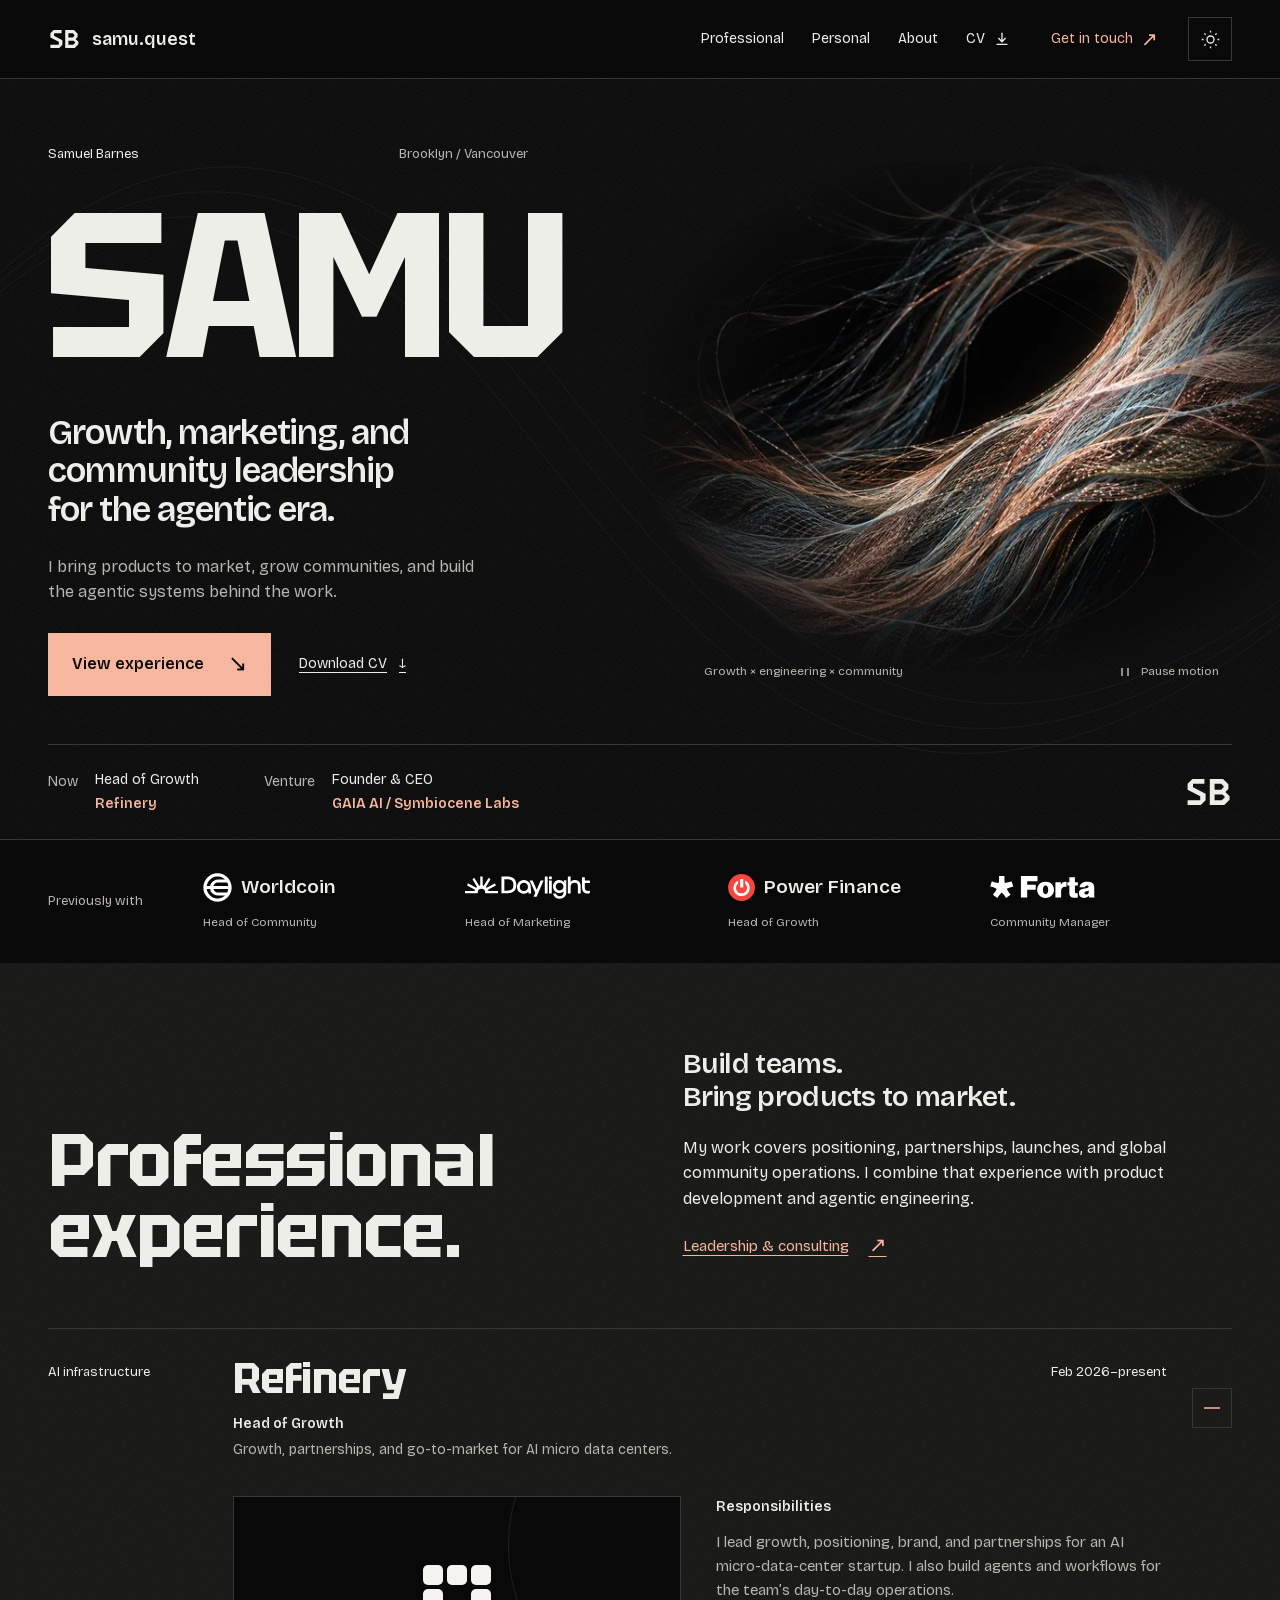
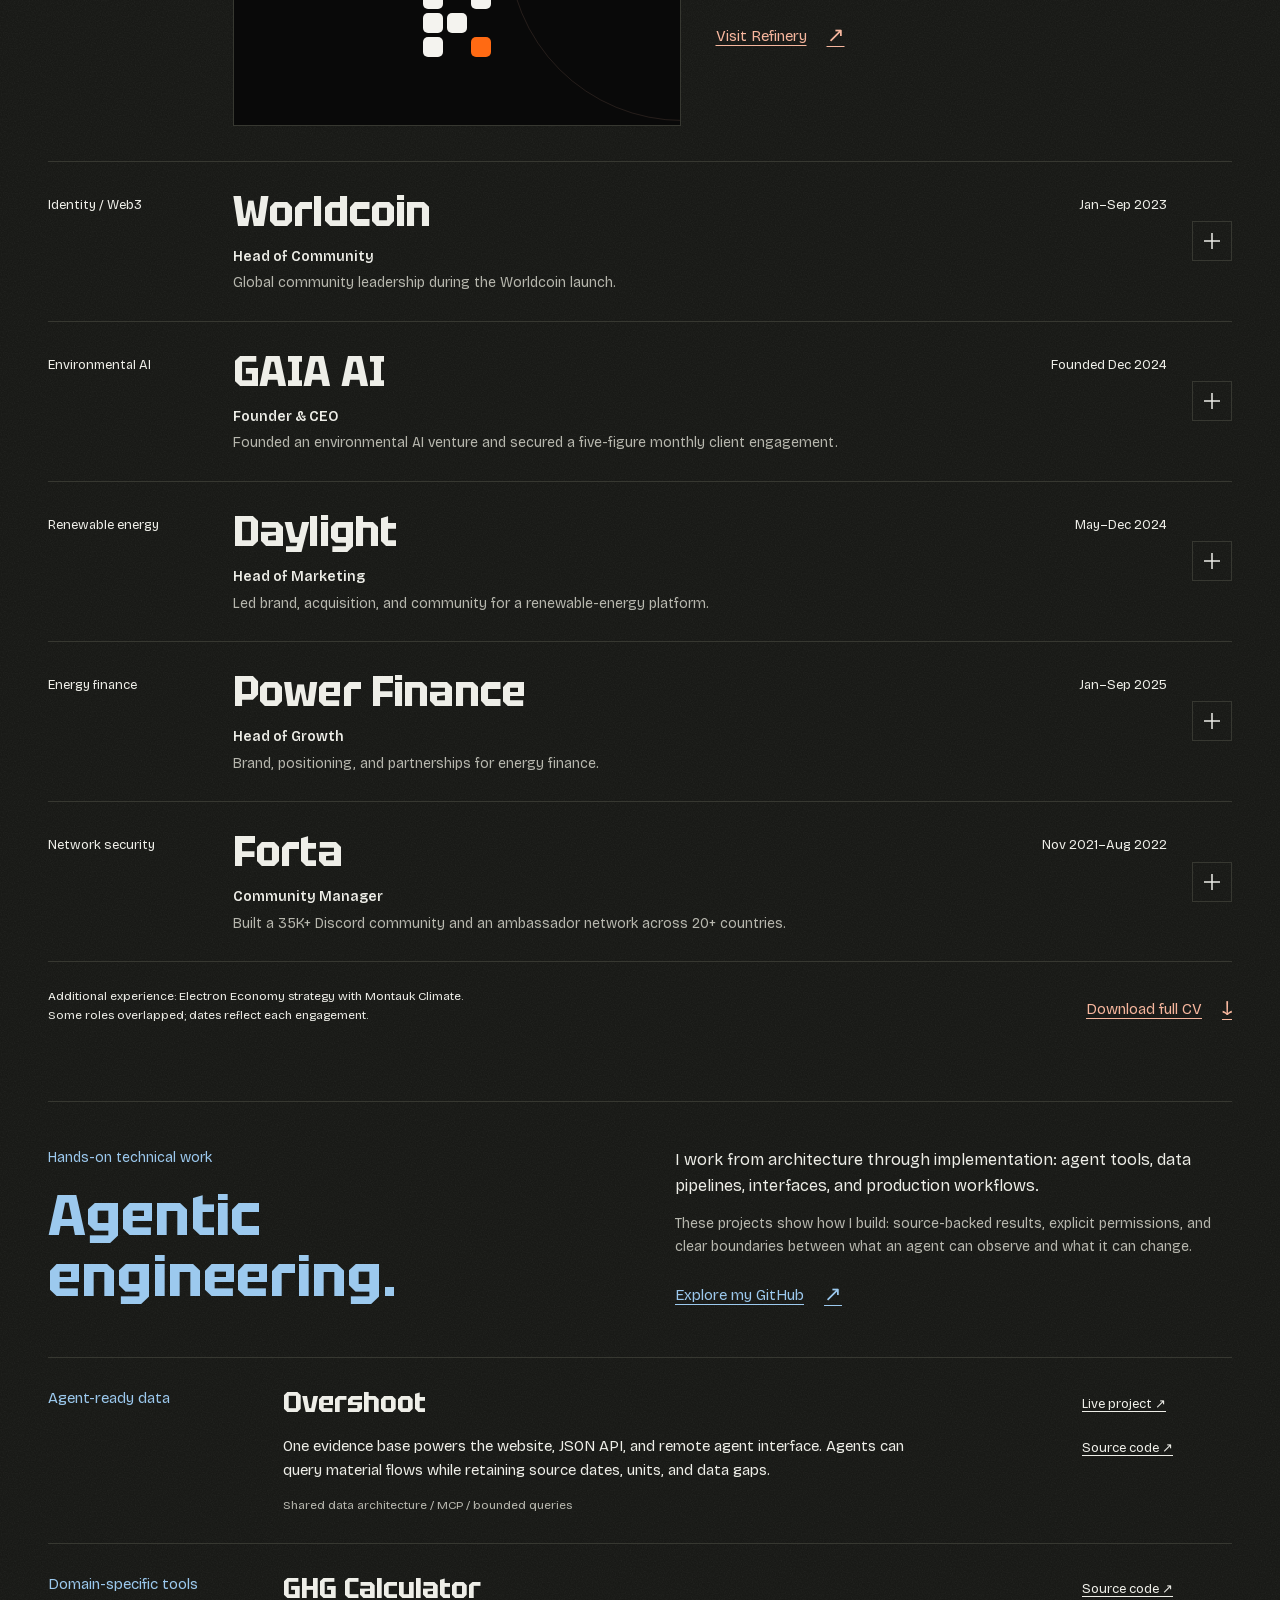
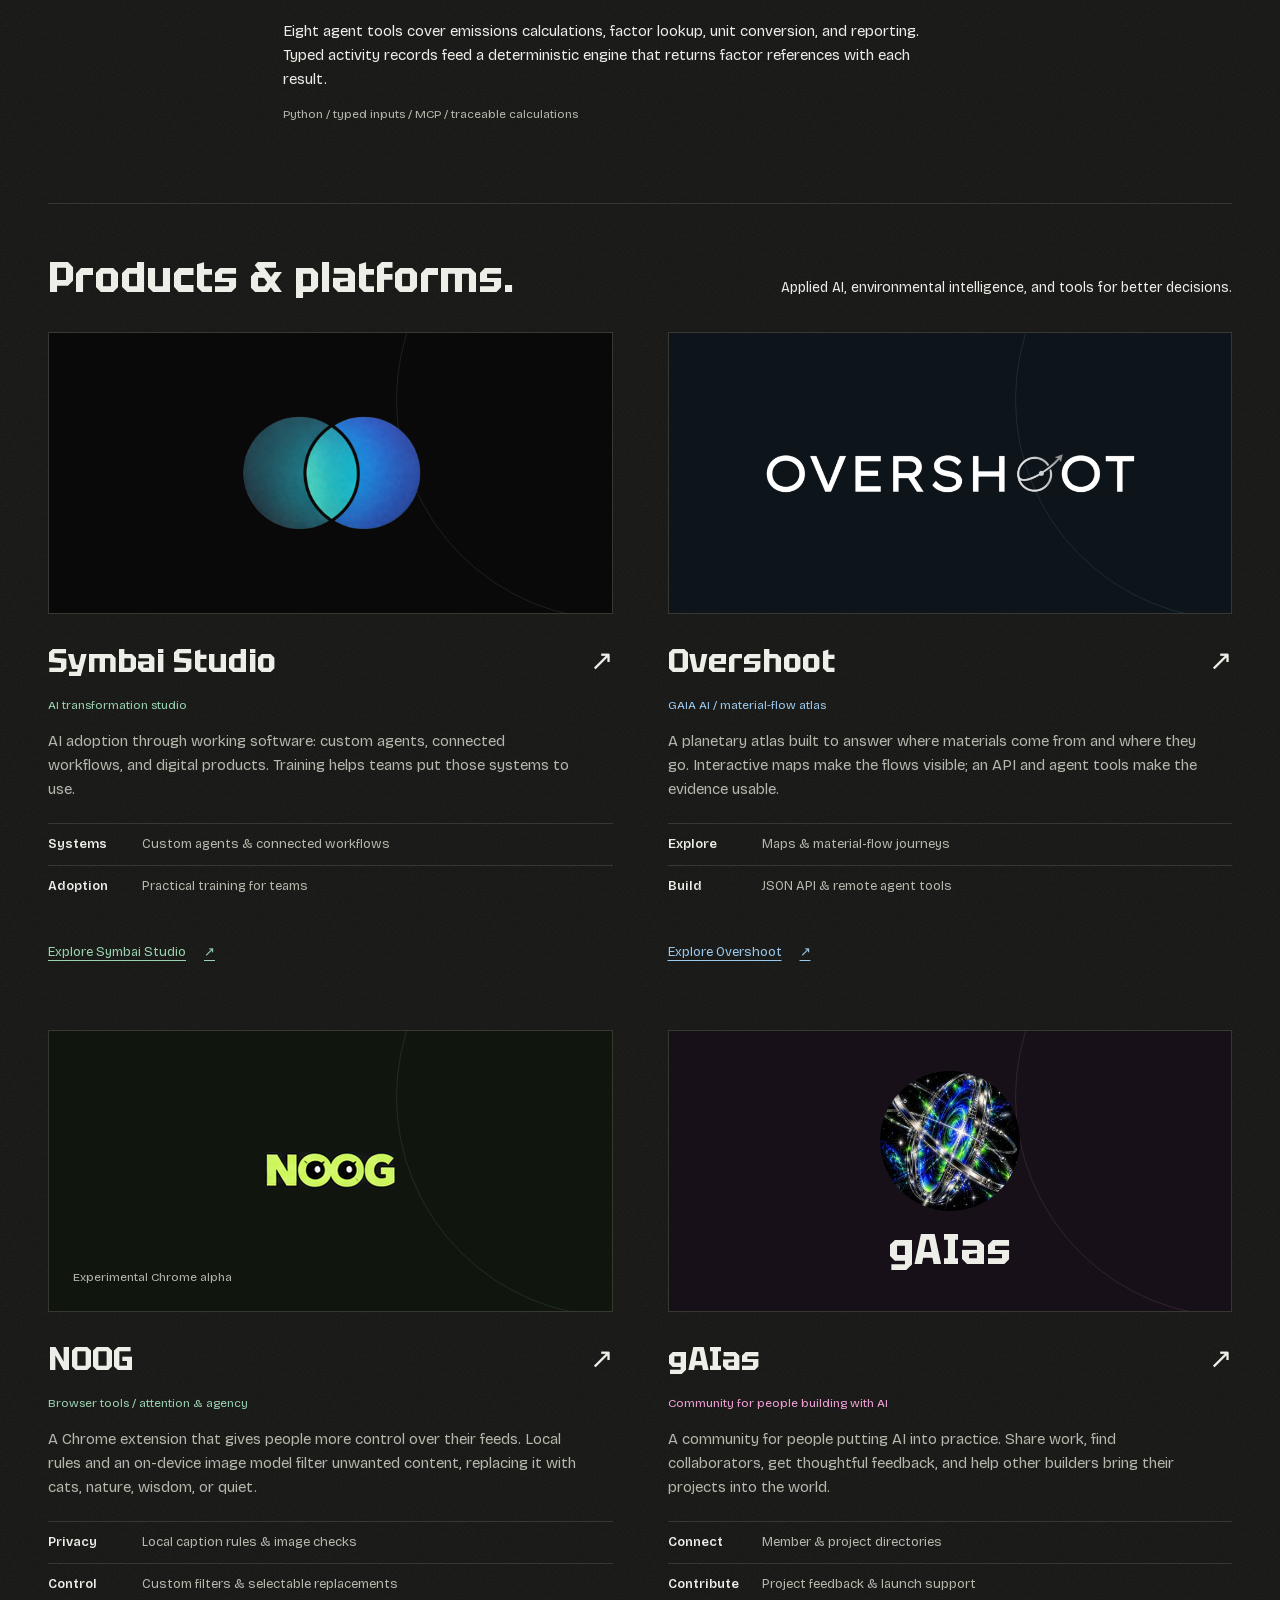
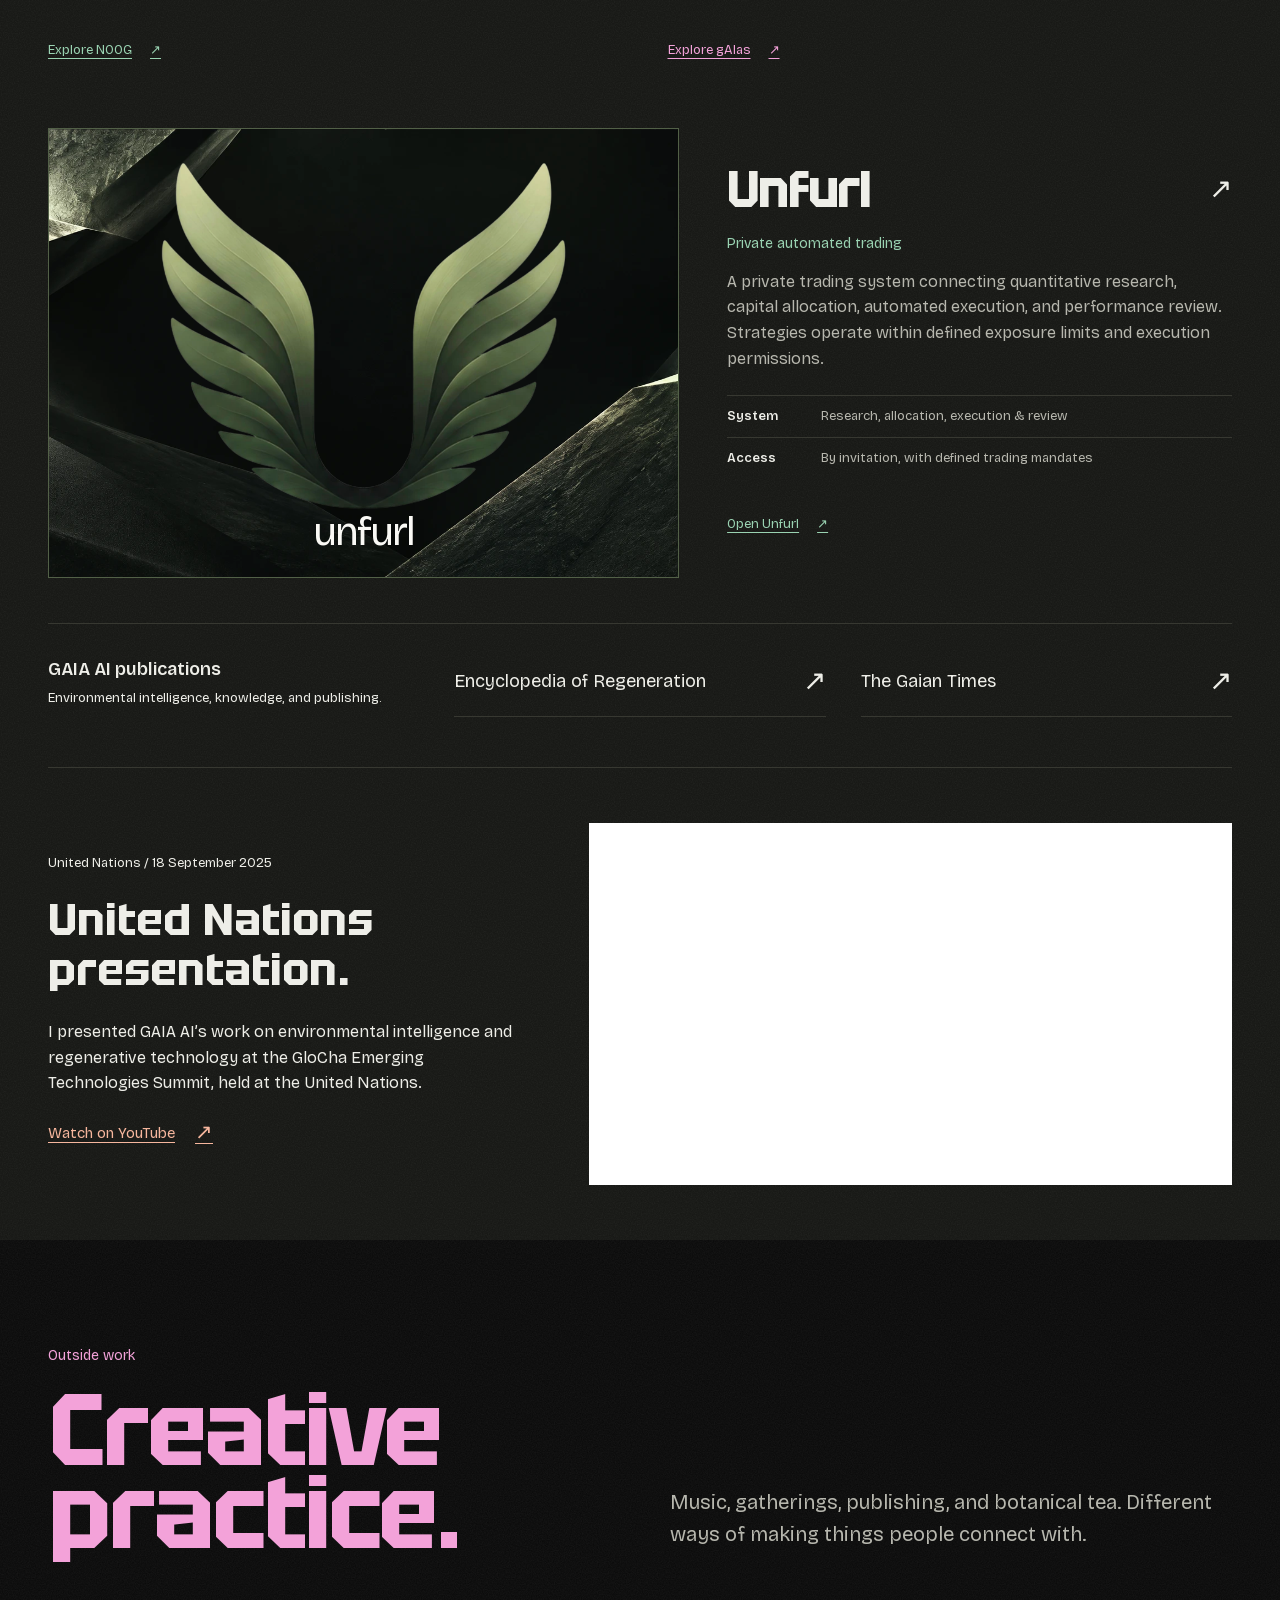
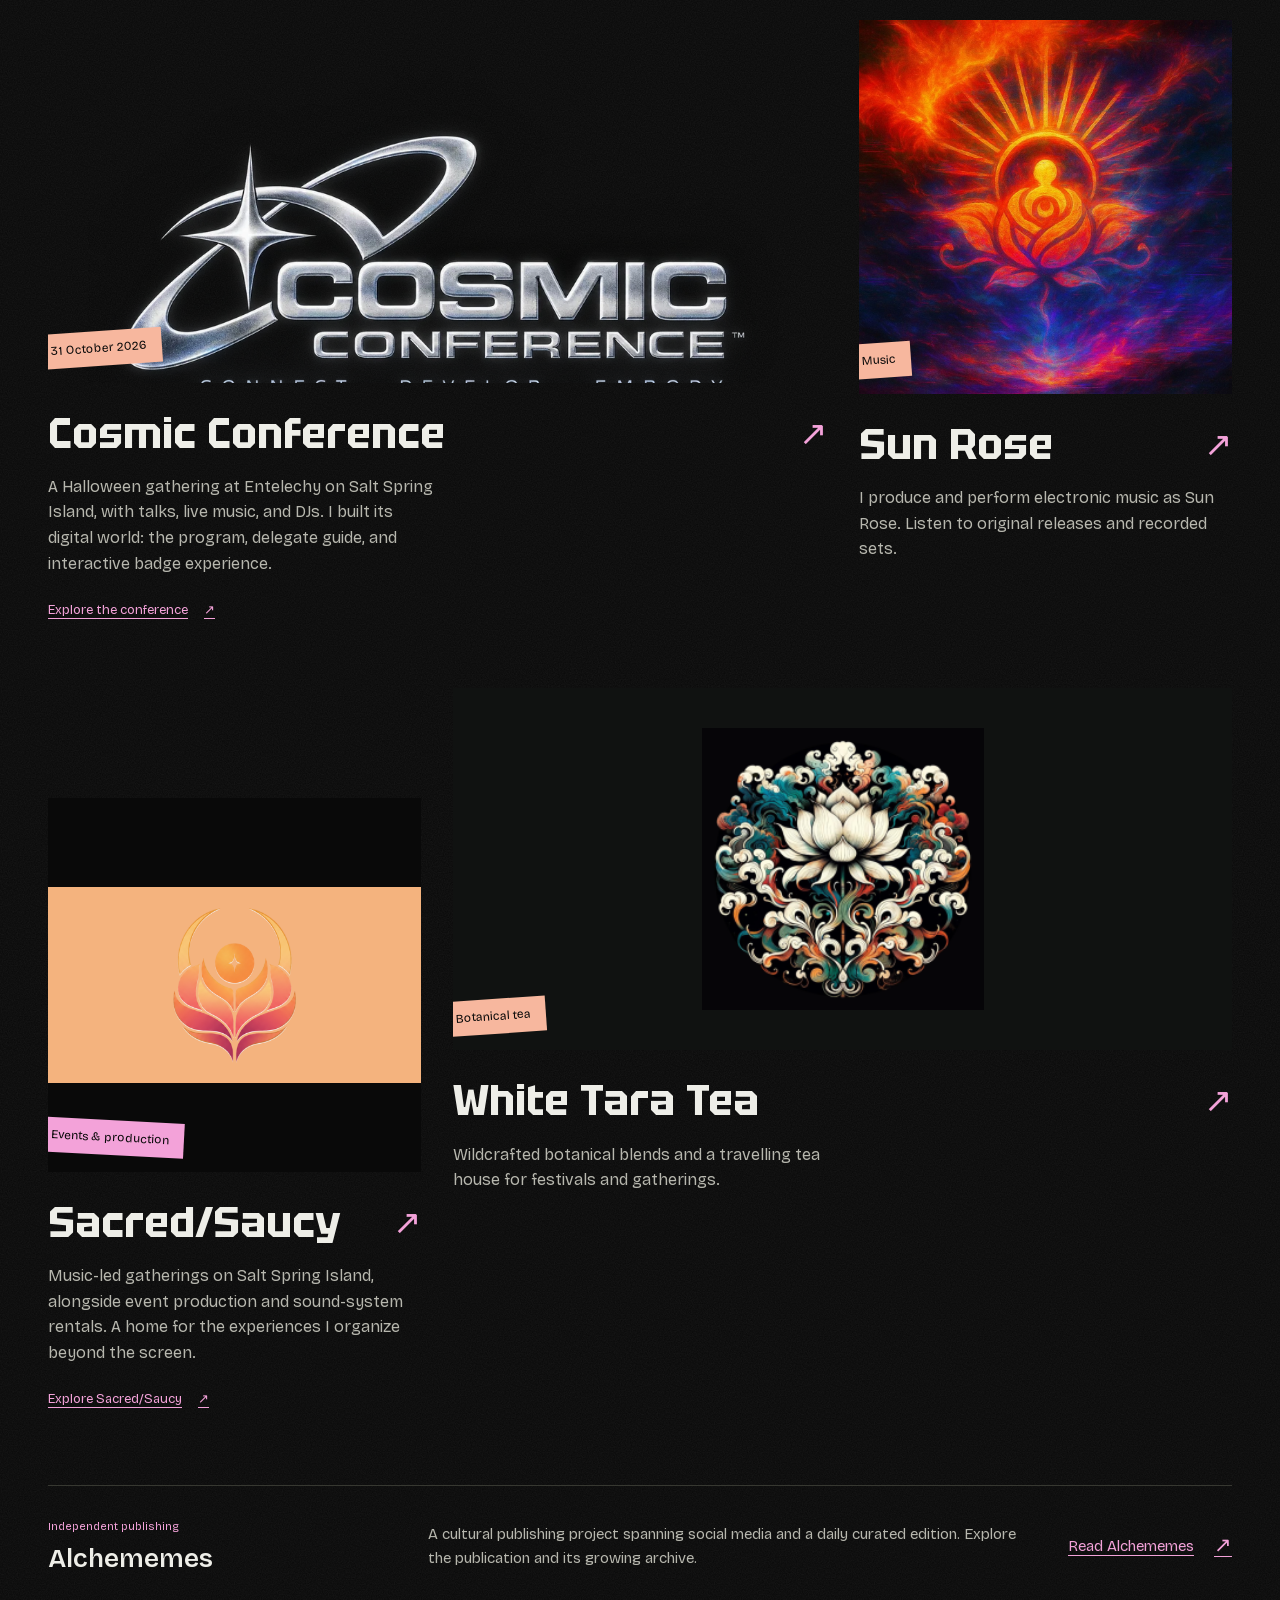
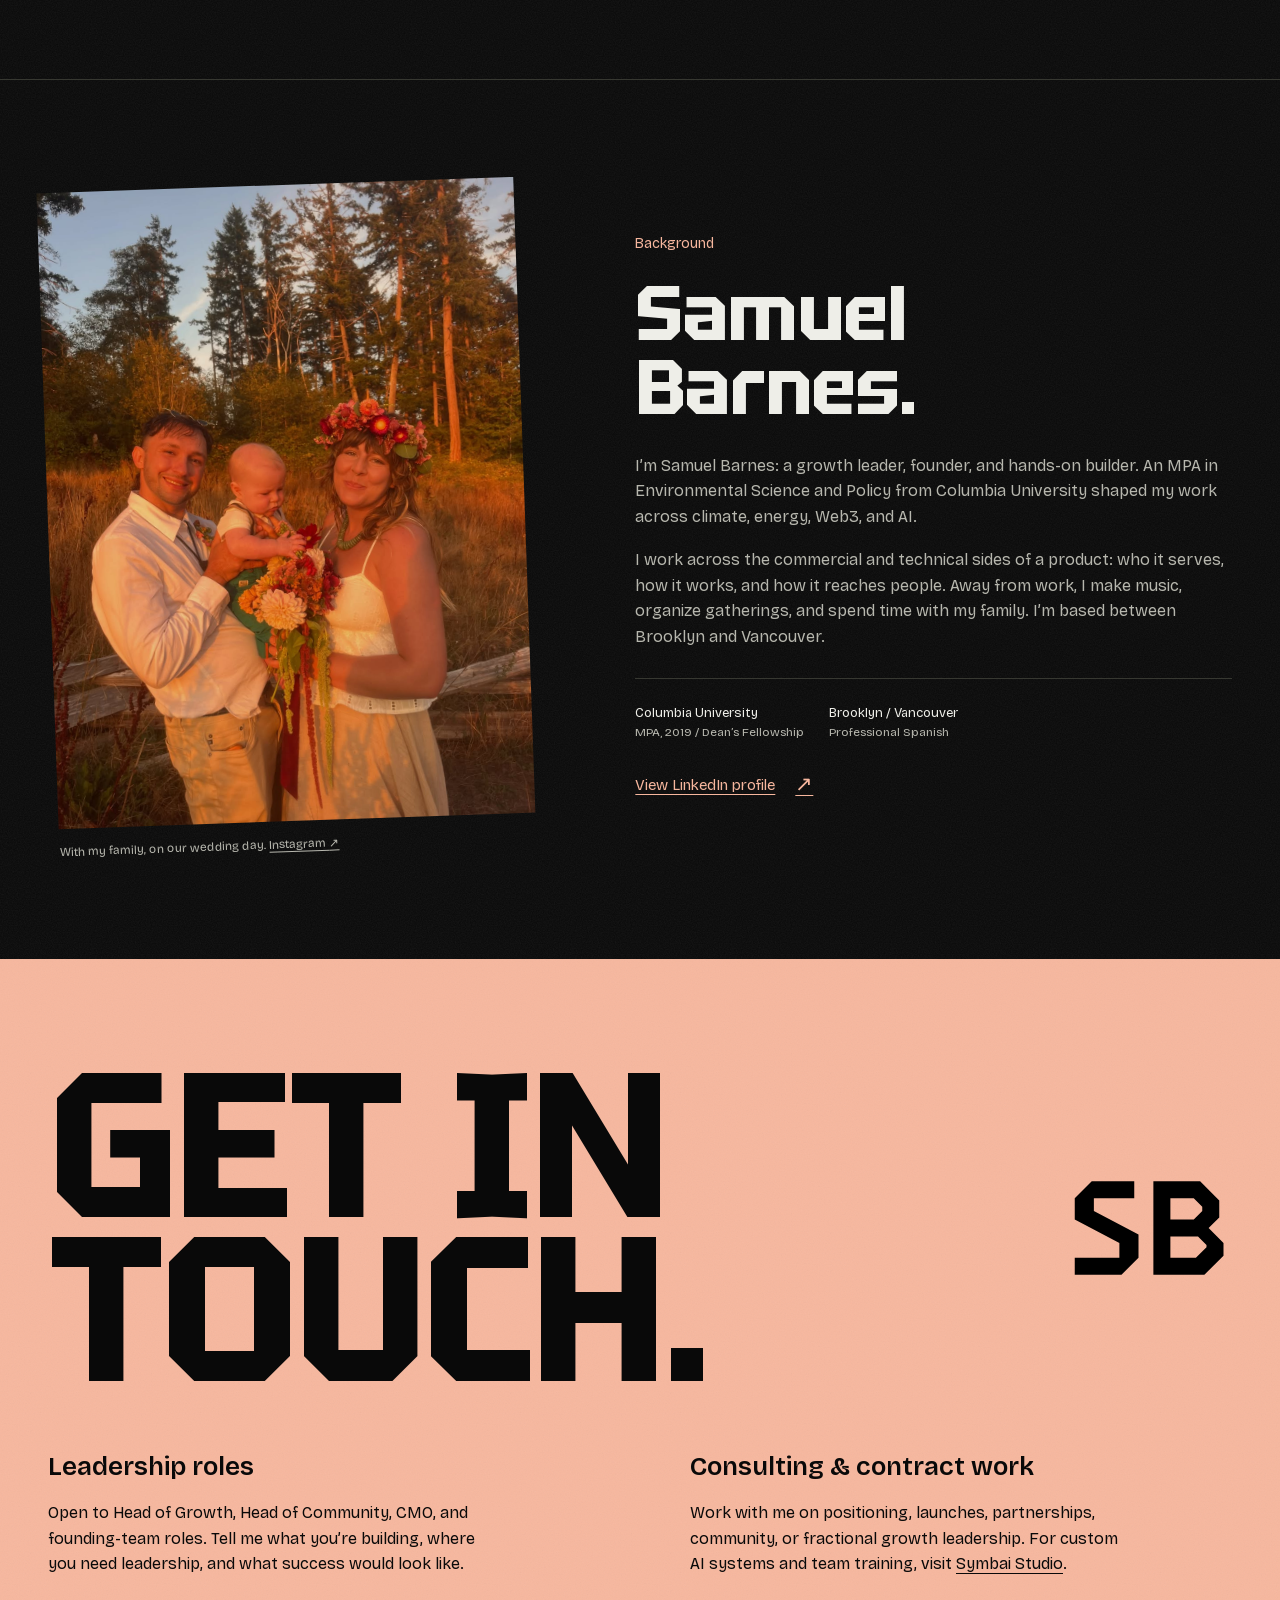
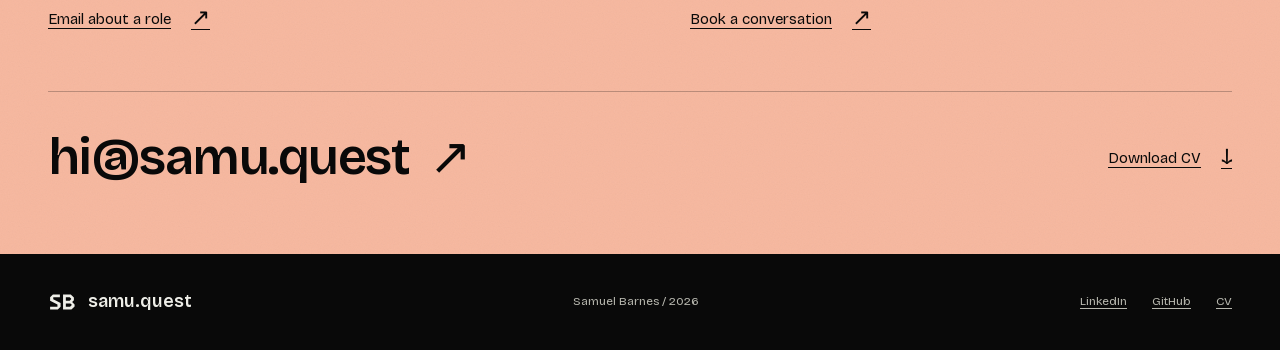
==== index.html @ 95c02f53 "Correct employment dates and refresh public CV" ====
<!DOCTYPE html>
<html lang="en" data-theme="dark">
<head>
 <meta charset="utf-8"><meta name="viewport" content="width=device-width, initial-scale=1">
 <title>Samuel Barnes / Growth, Marketing &amp; Community Leadership / samu.quest</title>
 <meta name="description" content="Growth, marketing, and community leadership for the agentic era. Samuel Barnes combines commercial leadership with hands-on agentic engineering across AI, energy, and Web3.">
 <meta name="theme-color" content="#090909"><link rel="canonical" href="https://samu.quest/">
 <meta property="og:title" content="Samuel Barnes / Growth, Marketing &amp; Community Leadership">
 <meta property="og:description" content="Head of Growth at Refinery. Founder of GAIA AI. Professional work, independent projects, and ways to work together.">
 <meta property="og:type" content="website"><meta property="og:url" content="https://samu.quest/">
 <meta property="og:image" content="https://samu.quest/images/samu-share.png">
 <meta property="og:image:width" content="2400"><meta property="og:image:height" content="1260">
 <meta property="og:image:alt" content="Samuel Barnes. Growth, marketing, and community leadership for the agentic era.">
 <meta name="twitter:card" content="summary_large_image"><link rel="icon" href="favicon.svg?v=d8fd05dae6" type="image/svg+xml">
 <script src="assets/theme.js?v=1a2bb9f0b8"></script><link rel="stylesheet" href="assets/site.css?v=fb22c8c6bb"><link rel="stylesheet" href="assets/hero-art.css?v=ecdcac8c7a"><link rel="stylesheet" href="assets/unfurl.css?v=7d3ccad656"><script src="assets/hero-art.js?v=06f456ee48" defer></script><script src="assets/site.js?v=ae59f50cda" defer></script><script src="assets/motion.js?v=2c75ed26c1" defer></script><script src="assets/easter-eggs.js?v=29e3e66fe4" defer></script><script src="assets/updates.js?v=20065c0bdf" defer></script>
</head>
<body>
<a class="skip" href="#main">Skip to content</a>
<header class="site-header">
 <nav class="nav wrap" aria-label="Primary navigation">
  <a class="brand" href="index.html"><img src="assets/samu-mark.svg?v=5dd25cfee5" width="32" height="32" alt="">samu.quest</a>
  <button class="menu-toggle" type="button" aria-controls="site-navigation" aria-expanded="false">Menu</button>
  <div class="nav-links" id="site-navigation">
   <a href="index.html#work">Professional</a><a href="index.html#personal">Personal</a><a href="index.html#about">About</a>
   <a class="nav-resume" href="samuel-barnes-cv.pdf" download="Samuel-Barnes-CV.pdf">CV <svg viewBox="0 0 20 20" aria-hidden="true"><path d="M10 3v10m-4-4 4 4 4-4M4 16h12"/></svg></a>
   <a class="nav-contact" href="index.html#connect">Get in touch <span aria-hidden="true">↗</span></a>
  </div>
  <button class="theme-toggle" type="button" aria-label="Switch to light mode" title="Switch to light mode"><svg class="theme-sun" viewBox="0 0 24 24" aria-hidden="true"><circle cx="12" cy="12" r="4"/><path d="M12 2v2m0 16v2M2 12h2m16 0h2M5 5l1.5 1.5m11 11L19 19M5 19l1.5-1.5m11-11L19 5"/></svg><svg class="theme-moon" viewBox="0 0 24 24" aria-hidden="true"><path d="M20 15.5A8.5 8.5 0 0 1 8.5 4 8.5 8.5 0 1 0 20 15.5Z"/></svg></button>
 </nav>
</header><main id="main" tabindex="-1">
<section class="hero" aria-labelledby="hero-title"><div class="wrap hero-inner">
 <div class="hero-copy">
  <div class="identity"><p>Samuel Barnes</p><p>Brooklyn / Vancouver</p></div>
  <h1 id="hero-title" aria-label="Samuel Barnes"><a class="name-trigger" href="sun-rose.html" aria-label="Discover the music behind Samu"><span class="name-letters" aria-hidden="true"><span>S</span><span>A</span><span>M</span><span>U</span></span></a><span class="sr-only">Samuel Barnes — growth, marketing, community leadership, and agentic engineering</span></h1>
  <div class="hero-summary"><p class="hero-role">Growth, marketing, and community leadership for the agentic era.</p>
  <p class="hero-intro">I bring products to market, grow communities, and build the agentic systems behind the work.</p></div>
  <div class="actions"><a class="button" href="#work">View experience <span aria-hidden="true">↘</span></a><a class="hero-contact" href="samuel-barnes-cv.pdf" download="Samuel-Barnes-CV.pdf">Download CV <span aria-hidden="true">↓</span></a></div>
 </div>
 <figure class="hero-art" aria-labelledby="art-caption">
  <div class="art-viewport" id="hero-artwork"><div class="art-perspective">
   <img class="art-image art-night" src="images/woven-light.webp" srcset="images/woven-light-960.webp 960w, images/woven-light.webp 1536w" sizes="(max-width: 700px) 100vw, 55vw" width="1536" height="1024" fetchpriority="high" alt="Fine copper, blue, and rose filaments weave into a flowing fabric of light.">
   <img class="art-image art-daylight" src="images/woven-daylight.webp" srcset="images/woven-daylight-960.webp 960w, images/woven-daylight.webp 1536w" sizes="(max-width: 700px) 100vw, 55vw" width="1536" height="1024" loading="lazy" alt="Copper, slate-blue, and rose threads form the same flowing weave in soft daylight.">
   <svg class="art-filaments" viewBox="0 0 600 600" fill="none" aria-hidden="true"><g class="filament-front"><path d="M-40 570C170 560 500 260 670-60"/><path d="M-50 530C210 590 420 220 690-30"/><path d="M-70 500C220 560 500 170 660-80"/></g><g class="filament-back"><path d="M-70 330C130 40 390 70 670 470"/><path d="M-90 350C170 70 400 30 700 490"/></g></svg>
  </div></div>
  <figcaption id="art-caption"><span>Growth × engineering × community</span><button class="art-motion-toggle" type="button" aria-pressed="false" aria-controls="hero-artwork" hidden><svg viewBox="0 0 16 16" aria-hidden="true"><path class="pause-icon" d="M5 4v8m6-8v8"/><path class="play-icon" d="m6 3 6 5-6 5Z"/></svg><span>Pause motion</span></button></figcaption>
 </figure>
 <div class="hero-current"><p><span>Now</span><strong>Head of Growth</strong><a href="https://refinery.io" target="_blank" rel="noopener noreferrer">Refinery</a></p><p><span>Venture</span><strong>Founder &amp; CEO</strong><a href="gaia-ai.html">GAIA AI / Symbiocene Labs</a></p><img src="assets/samu-mark.svg?v=5dd25cfee5" width="48" height="48" alt=""></div>
</div></section>
<section class="career-line" aria-label="Previous leadership experience"><div class="wrap"><p>Previously with</p><ul aria-label="Previous companies">
 <li><a href="#worldcoin"><span class="company-lockup"><span class="company-orb"><img src="images/worldcoin-logo.svg?v=cf51f150a7" width="1024" height="1024" alt="" draggable="false"></span><span>Worldcoin</span></span><span class="company-role">Head of Community</span></a></li>
 <li><a href="#daylight"><span class="company-lockup"><img class="company-wordmark monochrome-logo" src="images/daylight-logo.svg" width="111" height="21" alt="Daylight" draggable="false"></span><span class="company-role">Head of Marketing</span></a></li>
 <li><a href="#power-finance"><span class="company-lockup"><img class="company-power" src="images/power-finance-logo.svg" width="181" height="181" alt="" draggable="false"><span>Power Finance</span></span><span class="company-role">Head of Growth</span></a></li>
 <li><a href="#forta"><span class="company-lockup"><img class="company-wordmark monochrome-logo" src="images/forta-logo.svg" width="76" height="16" alt="Forta" draggable="false"></span><span class="company-role">Community Manager</span></a></li>
 </ul></div></section>
<section class="work-section" id="work" aria-labelledby="work-title"><div class="wrap">
 <div class="work-head"><h2 id="work-title">Professional<br>experience.</h2><div><p class="work-intro">Build teams.<br>Bring products to market.</p><p>My work covers positioning, partnerships, launches, and global community operations. I combine that experience with product development and agentic engineering.</p><a class="text-link" href="growth-practice.html">Leadership &amp; consulting <span aria-hidden="true">↗</span></a></div></div>
 <div class="case-list">
<details class="case-study" id="refinery" open><summary><span class="case-sector">AI infrastructure</span><span class="case-identity"><span class="case-heading" role="heading" aria-level="3">Refinery</span><span class="case-role">Head of Growth</span><span class="case-description">Growth, partnerships, and go-to-market for AI micro data centers.</span></span><span class="case-date">Feb 2026–present</span><span class="case-toggle" aria-hidden="true"><svg viewBox="0 0 24 24"><path d="M4 12h16"/><path class="vertical" d="M12 4v16"/></svg></span></summary><div class="case-body"><div class="brand-panel case-brand"><img src="images/refinery-logo.svg" width="152" height="200" alt="Refinery logo" loading="lazy"></div><div><h4>Responsibilities</h4><p>I lead growth, positioning, brand, and partnerships for an AI micro-data-center startup. I also build agents and workflows for the team’s day-to-day operations.</p><a class="text-link" href="https://refinery.io" target="_blank" rel="noopener noreferrer">Visit Refinery <span aria-hidden="true">↗</span></a></div></div></details>
<details class="case-study" id="worldcoin"><summary><span class="case-sector">Identity / Web3</span><span class="case-identity"><span class="case-heading" role="heading" aria-level="3">Worldcoin</span><span class="case-role">Head of Community</span><span class="case-description">Global community leadership during the Worldcoin launch.</span></span><span class="case-date">Jan–Sep 2023</span><span class="case-toggle" aria-hidden="true"><svg viewBox="0 0 24 24"><path d="M4 12h16"/><path class="vertical" d="M12 4v16"/></svg></span></summary><div class="case-body"><div><h4>Responsibilities</h4><p>I hired and managed five moderators and advocates across time zones. I oversaw signup events in Berlin, New York, and Tokyo, coordinating contractors, delivery, and reporting.</p></div><div><h4>Marketing team results during my tenure</h4><div class="result"><strong>15K → 200K+</strong><span>X audience</span></div><div class="result"><strong>5K → 50K</strong><span>Discord members</span></div><p>Telegram grew from 3K to 15K; LinkedIn from under 2K to 10K+. Audience growth reflects the work of our marketing team; my responsibilities focused on community leadership and operations.</p></div></div></details>
<details class="case-study"><summary><span class="case-sector">Environmental AI</span><span class="case-identity"><span class="case-heading" role="heading" aria-level="3">GAIA AI</span><span class="case-role">Founder &amp; CEO</span><span class="case-description">Founded an environmental AI venture and secured a five-figure monthly client engagement.</span></span><span class="case-date">Founded Dec 2024</span><span class="case-toggle" aria-hidden="true"><svg viewBox="0 0 24 24"><path d="M4 12h16"/><path class="vertical" d="M12 4v16"/></svg></span></summary><div class="case-body"><div><h4>Responsibilities</h4><p>I founded GAIA AI and Symbiocene Labs and built a full-time developer team. I lead venture strategy, partnerships, positioning, and ecosystem development, with a focus on environmental intelligence and regenerative finance.</p></div><div><h4>Commercial results</h4><p>I secured a five-figure monthly recurring revenue engagement with Regen Network for AI and movement-building services, and presented the work at the United Nations.</p><a class="text-link" href="gaia-ai.html">Explore GAIA AI <span aria-hidden="true">↗</span></a></div></div></details>
<details class="case-study" id="daylight"><summary><span class="case-sector">Renewable energy</span><span class="case-identity"><span class="case-heading" role="heading" aria-level="3">Daylight</span><span class="case-role">Head of Marketing</span><span class="case-description">Led brand, acquisition, and community for a renewable-energy platform.</span></span><span class="case-date">May–Dec 2024</span><span class="case-toggle" aria-hidden="true"><svg viewBox="0 0 24 24"><path d="M4 12h16"/><path class="vertical" d="M12 4v16"/></svg></span></summary><div class="case-body"><div><h4>Responsibilities</h4><p>I led marketing and growth for a renewable-energy and Web3 platform, with responsibility for brand, user acquisition, community engagement, and marketing operations.</p></div><div><h4>Campaigns &amp; communications</h4><p>I ran campaigns across Layer3, Galxe, social, and community channels, and developed thought leadership connecting renewable energy with emerging digital infrastructure.</p></div></div></details>
<details class="case-study" id="power-finance"><summary><span class="case-sector">Energy finance</span><span class="case-identity"><span class="case-heading" role="heading" aria-level="3">Power Finance</span><span class="case-role">Head of Growth</span><span class="case-description">Brand, positioning, and partnerships for energy finance.</span></span><span class="case-date">Jan–Sep 2025</span><span class="case-toggle" aria-hidden="true"><svg viewBox="0 0 24 24"><path d="M4 12h16"/><path class="vertical" d="M12 4v16"/></svg></span></summary><div class="case-body"><div><h4>Responsibilities</h4><p>Power Finance developed a yield-bearing synthetic dollar backed by the U.S. electricity market. I led growth, brand, marketing, and partnerships.</p></div><div><h4>Positioning &amp; partnerships</h4><p>I developed product positioning, naming, design, and partner strategy to communicate the product’s structure and value to prospective users and partners.</p></div></div></details>
<details class="case-study" id="forta"><summary><span class="case-sector">Network security</span><span class="case-identity"><span class="case-heading" role="heading" aria-level="3">Forta</span><span class="case-role">Community Manager</span><span class="case-description">Built a 35K+ Discord community and an ambassador network across 20+ countries.</span></span><span class="case-date">Nov 2021–Aug 2022</span><span class="case-toggle" aria-hidden="true"><svg viewBox="0 0 24 24"><path d="M4 12h16"/><path class="vertical" d="M12 4v16"/></svg></span></summary><div class="case-body"><div><h4>Community operations</h4><p>I built and managed a 35K+ member Discord, a 16K+ X audience, and an ambassador network spanning more than 20 countries.</p></div><div><h4>Ecosystem relationships</h4><p>I worked with investor and partner teams including Aave, Compound, and OpenSea, while developing CRM and remote-team operating practices.</p></div></div></details>
</div><div class="work-foot"><p>Additional experience: Electron Economy strategy with Montauk Climate.<br>Some roles overlapped; dates reflect each engagement.</p><a class="text-link" href="samuel-barnes-cv.pdf" download="Samuel-Barnes-CV.pdf">Download full CV <span aria-hidden="true">↓</span></a></div>
 <section class="engineering-section" id="engineering" aria-labelledby="engineering-title">
  <div class="engineering-head"><div><p class="section-label">Hands-on technical work</p><h3 id="engineering-title">Agentic<br>engineering.</h3></div><div><p>I work from architecture through implementation: agent tools, data pipelines, interfaces, and production workflows.</p><p>These projects show how I build: source-backed results, explicit permissions, and clear boundaries between what an agent can observe and what it can change.</p><a class="text-link" href="https://github.com/starrybodies" target="_blank" rel="noopener noreferrer">Explore my GitHub <span aria-hidden="true">↗</span></a></div></div>
  <div class="engineering-records">
   <article class="engineering-record"><p class="engineering-index">Agent-ready data</p><div><h4>Overshoot</h4><p>One evidence base powers the website, JSON API, and remote agent interface. Agents can query material flows while retaining source dates, units, and data gaps.</p><p class="engineering-detail">Shared data architecture / MCP / bounded queries</p></div><div class="engineering-links"><a href="https://overshoot.gaiaai.xyz" target="_blank" rel="noopener noreferrer">Live project ↗</a><a href="https://github.com/starrybodies/overshoot" target="_blank" rel="noopener noreferrer">Source code ↗</a></div></article>
   <article class="engineering-record"><p class="engineering-index">Domain-specific tools</p><div><h4>GHG Calculator</h4><p>Eight agent tools cover emissions calculations, factor lookup, unit conversion, and reporting. Typed activity records feed a deterministic engine that returns factor references with each result.</p><p class="engineering-detail">Python / typed inputs / MCP / traceable calculations</p></div><div class="engineering-links"><a href="https://github.com/starrybodies/ghg-calculator" target="_blank" rel="noopener noreferrer">Source code ↗</a></div></article>
  </div>
  <div id="shipped-work" class="shipped-work" hidden><h4>More shipped work.</h4><div id="shipped-professional" class="shipped-list"></div></div>
  <div class="shipped-work" hidden><h4>Recent announcements.</h4><div id="announcements-professional" class="shipped-list"></div></div>
 </section>
 <section class="project-showcase" aria-labelledby="projects-title">
  <div class="projects-heading"><h3 id="projects-title">Products &amp; platforms.</h3><p>Applied AI, environmental intelligence, and tools for better decisions.</p></div>
  <div class="professional-projects">
   <a class="professional-project" id="symbai" href="https://symbai.studio" target="_blank" rel="noopener noreferrer"><figure class="brand-panel"><img src="images/symbai-logo.png" width="600" height="600" alt="Symbai Studio logo" loading="lazy"></figure><div class="professional-project-title"><h4>Symbai Studio</h4><span aria-hidden="true">↗</span></div><p class="professional-project-kind">AI transformation studio</p><p>AI adoption through working software: custom agents, connected workflows, and digital products. Training helps teams put those systems to use.</p><dl class="project-capabilities"><div><dt>Systems</dt><dd>Custom agents &amp; connected workflows</dd></div><div><dt>Adoption</dt><dd>Practical training for teams</dd></div></dl><span class="professional-project-domain">Explore Symbai Studio <span aria-hidden="true">↗</span></span></a>
   <a class="professional-project" id="overshoot" href="https://overshoot.gaiaai.xyz" target="_blank" rel="noopener noreferrer"><figure class="brand-panel brand-overshoot"><img src="images/overshoot-logo.png" width="1500" height="750" alt="Overshoot logo" loading="lazy"></figure><div class="professional-project-title"><h4>Overshoot</h4><span aria-hidden="true">↗</span></div><p class="professional-project-kind">GAIA AI / material-flow atlas</p><p>A planetary atlas built to answer where materials come from and where they go. Interactive maps make the flows visible; an API and agent tools make the evidence usable.</p><dl class="project-capabilities"><div><dt>Explore</dt><dd>Maps &amp; material-flow journeys</dd></div><div><dt>Build</dt><dd>JSON API &amp; remote agent tools</dd></div></dl><span class="professional-project-domain">Explore Overshoot <span aria-hidden="true">↗</span></span></a>
   <a class="professional-project" id="noog" href="https://noog.symbai.studio" target="_blank" rel="noopener noreferrer"><figure class="brand-panel brand-noog"><img src="images/noog-wordmark.png" width="131" height="37" alt="NOOG logo" loading="lazy"><span class="brand-note">Experimental Chrome alpha</span></figure><div class="professional-project-title"><h4>NOOG</h4><span aria-hidden="true">↗</span></div><p class="professional-project-kind">Browser tools / attention &amp; agency</p><p>A Chrome extension that gives people more control over their feeds. Local rules and an on-device image model filter unwanted content, replacing it with cats, nature, wisdom, or quiet.</p><dl class="project-capabilities"><div><dt>Privacy</dt><dd>Local caption rules &amp; image checks</dd></div><div><dt>Control</dt><dd>Custom filters &amp; selectable replacements</dd></div></dl><span class="professional-project-domain">Explore NOOG <span aria-hidden="true">↗</span></span></a>
   <a class="professional-project" id="gaias" href="https://gaias.symbai.studio" target="_blank" rel="noopener noreferrer"><figure class="brand-panel brand-gaias"><img src="images/gaias-portal.webp" width="256" height="256" alt="gAIas orbital galaxy mark" loading="lazy" draggable="false"><span aria-hidden="true">gAIas</span></figure><div class="professional-project-title"><h4>gAIas</h4><span aria-hidden="true">↗</span></div><p class="professional-project-kind">Community for people building with AI</p><p>A community for people putting AI into practice. Share work, find collaborators, get thoughtful feedback, and help other builders bring their projects into the world.</p><dl class="project-capabilities"><div><dt>Connect</dt><dd>Member &amp; project directories</dd></div><div><dt>Contribute</dt><dd>Project feedback &amp; launch support</dd></div></dl><span class="professional-project-domain">Explore gAIas <span aria-hidden="true">↗</span></span></a>
   <a class="professional-project unfurl-project" id="unfurl" href="https://app.unfurl.trade" target="_blank" rel="noopener noreferrer">
    <figure class="unfurl-art"><img src="images/unfurl-winged-u.webp" width="800" height="800" alt="Unfurl’s botanical winged U" loading="lazy" draggable="false"><figcaption aria-hidden="true">unfurl</figcaption></figure>
    <div class="unfurl-copy"><div class="professional-project-title"><h4>Unfurl</h4><span aria-hidden="true">↗</span></div><p class="professional-project-kind">Private automated trading</p><p>A private trading system connecting quantitative research, capital allocation, automated execution, and performance review. Strategies operate within defined exposure limits and execution permissions.</p><dl class="project-capabilities"><div><dt>System</dt><dd>Research, allocation, execution &amp; review</dd></div><div><dt>Access</dt><dd>By invitation, with defined trading mandates</dd></div></dl><span class="professional-project-domain">Open Unfurl <span aria-hidden="true">↗</span></span></div>
   </a>
  </div>
 </section>
 <div class="ecosystem-links"><div><h3>GAIA AI publications</h3><p>Environmental intelligence, knowledge, and publishing.</p></div><a href="encyclopedia-of-regeneration.html">Encyclopedia of Regeneration <span aria-hidden="true">↗</span></a><a href="gaian-times.html">The Gaian Times <span aria-hidden="true">↗</span></a></div>
 <section class="talk-feature" id="un-talk" aria-labelledby="talk-title">
  <div><p class="talk-context">United Nations / 18 September 2025</p><h3 id="talk-title">United Nations<br>presentation.</h3><p>I presented GAIA AI’s work on environmental intelligence and regenerative technology at the GloCha Emerging Technologies Summit, held at the United Nations.</p><a class="text-link" href="https://www.youtube.com/watch?v=etqUCny5tCk&amp;t=4s" target="_blank" rel="noopener noreferrer">Watch on YouTube <span aria-hidden="true">↗</span></a></div>
  <div class="talk-player"><iframe src="https://www.youtube.com/embed/etqUCny5tCk?start=4&amp;rel=0" title="Samuel Barnes at the UN GloCha Emerging Technologies Summit, 18 September 2025" loading="lazy" referrerpolicy="strict-origin-when-cross-origin" allow="encrypted-media; picture-in-picture; fullscreen" allowfullscreen></iframe></div>
 </section>
</div></section>
<section class="personal section" id="personal" aria-labelledby="personal-title"><div class="wrap">
 <div class="personal-heading"><div><p class="section-label">Outside work</p><h2 id="personal-title">Creative<br>practice.</h2></div><p class="personal-note">Music, gatherings, publishing, and botanical tea. Different ways of making things people connect with.</p></div>
 <div class="personal-grid">
  <a class="personal-project cosmic-project" id="cosmic-conference" href="https://cosmic.symbai.studio" target="_blank" rel="noopener noreferrer"><figure class="creative-brand brand-cosmic"><img src="images/cosmic-portfolio-logo.webp" width="960" height="640" loading="lazy" alt="Cosmic Conference logo"><span class="project-sticker">31 October 2026</span></figure><div class="project-title"><h3>Cosmic Conference</h3><span aria-hidden="true">↗</span></div><p>A Halloween gathering at Entelechy on Salt Spring Island, with talks, live music, and DJs. I built its digital world: the program, delegate guide, and interactive badge experience.</p><span class="creative-link">Explore the conference <span aria-hidden="true">↗</span></span></a>
  <a class="personal-project music-project" href="sun-rose.html"><figure><img src="images/sunrose.jpg" width="1080" height="1080" loading="lazy" alt="Sun Rose's radiant figure in cosmic fire"><span class="project-sticker">Music</span></figure><div class="project-title"><h3>Sun Rose</h3><span aria-hidden="true">↗</span></div><p>I produce and perform electronic music as Sun Rose. Listen to original releases and recorded sets.</p></a>
  <a class="personal-project gathering-project" id="sacred-saucy" href="https://saucy.samu.quest" target="_blank" rel="noopener noreferrer"><figure class="creative-brand brand-saucy"><img src="assets/sacred-saucy-card.png" width="1200" height="630" loading="lazy" alt="Sacred/Saucy Productions emblem"><span class="project-sticker">Events &amp; production</span></figure><div class="project-title"><h3>Sacred/Saucy</h3><span aria-hidden="true">↗</span></div><p>Music-led gatherings on Salt Spring Island, alongside event production and sound-system rentals. A home for the experiences I organize beyond the screen.</p><span class="creative-link">Explore Sacred/Saucy <span aria-hidden="true">↗</span></span></a>
  <a class="personal-project tea-project" href="white-tara-tea.html"><figure><img src="images/whitetara.png" width="240" height="240" loading="lazy" alt="White Tara Tea's ornamental lotus"><span class="project-sticker">Botanical tea</span></figure><div class="project-title"><h3>White Tara Tea</h3><span aria-hidden="true">↗</span></div><p>Wildcrafted botanical blends and a travelling tea house for festivals and gatherings.</p></a>
 </div>
 <div class="publishing-note" id="alchememes"><div><p class="section-label">Independent publishing</p><h3>Alchememes</h3></div><p>A cultural publishing project spanning social media and a daily curated edition. Explore the publication and its growing archive.</p><a class="text-link" href="https://alchememes.vercel.app" target="_blank" rel="noopener noreferrer">Read Alchememes <span aria-hidden="true">↗</span></a></div>
 <div id="shipped-personal-work" class="shipped-work" hidden><h3>More personal projects.</h3><div id="shipped-personal" class="shipped-list"></div></div>
 <div class="shipped-work" hidden><h3>Personal announcements.</h3><div id="announcements-personal" class="shipped-list"></div></div>
</div></section>
<section class="about-section section" id="about" aria-labelledby="about-title"><div class="wrap about-grid">
 <figure class="about-photo"><img src="images/family-wedding.jpg" width="1080" height="1440" loading="lazy" alt="Samuel with his wife and baby on their wedding day, in golden evening light"><figcaption>With my family, on our wedding day. <a href="https://www.instagram.com/p/DdFjdGAGSXK/?img_index=3" target="_blank" rel="noopener noreferrer">Instagram <span aria-hidden="true">↗</span></a></figcaption></figure>
 <div class="about-copy"><p class="section-label">Background</p><h2 id="about-title">Samuel<br>Barnes.</h2><p>I’m Samuel Barnes: a growth leader, founder, and hands-on builder. An MPA in Environmental Science and Policy from Columbia University shaped my work across climate, energy, Web3, and AI.</p><p>I work across the commercial and technical sides of a product: who it serves, how it works, and how it reaches people. Away from work, I make music, organize gatherings, and spend time with my family. I’m based between Brooklyn and Vancouver.</p><div class="about-facts"><p><strong>Columbia University</strong><span>MPA, 2019 / Dean’s Fellowship</span></p><p><strong>Brooklyn / Vancouver</strong><span>Professional Spanish</span></p></div><a class="text-link" href="https://linkedin.com/in/samueljbarnes" target="_blank" rel="noopener noreferrer">View LinkedIn profile <span aria-hidden="true">↗</span></a></div>
</div></section>
<section class="contact section" id="connect" aria-labelledby="contact-title"><div class="wrap">
 <div class="contact-heading"><h2 id="contact-title">GET IN<br>TOUCH.</h2><button class="mark-trigger" type="button" disabled aria-label="Explore the hidden network"><img src="assets/samu-mark.svg?v=5dd25cfee5" width="160" height="160" alt=""></button></div>
 <div class="contact-grid"><div><h3>Leadership roles</h3><p>Open to Head of Growth, Head of Community, CMO, and founding-team roles. Tell me what you’re building, where you need leadership, and what success would look like.</p><a class="contact-link" href="mailto:hi@samu.quest?subject=Leadership%20opportunity">Email about a role <span aria-hidden="true">↗</span></a></div><div><h3>Consulting &amp; contract work</h3><p>Work with me on positioning, launches, partnerships, community, or fractional growth leadership. For custom AI systems and team training, visit <a href="https://symbai.studio" target="_blank" rel="noopener noreferrer">Symbai Studio</a>.</p><a class="contact-link" href="https://calendly.com/starrybodies" target="_blank" rel="noopener noreferrer">Book a conversation <span aria-hidden="true">↗</span></a></div></div>
 <div class="contact-bottom"><a class="email-link" href="mailto:hi@samu.quest">hi@samu.quest <span aria-hidden="true">↗</span></a><a class="contact-link" href="samuel-barnes-cv.pdf" download="Samuel-Barnes-CV.pdf">Download CV <span aria-hidden="true">↓</span></a></div>
</div></section>
</main>
<dialog class="secret-dialog" id="network-garden" aria-labelledby="garden-title" aria-describedby="garden-description">
 <form method="dialog"><button class="dialog-close" aria-label="Close network garden">×</button></form>
 <p class="section-label">Hidden connection / 01</p><h2 id="garden-title">Network garden.</h2><p id="garden-description">Click or tap to grow a connection. You can also use the button below.</p>
 <svg class="garden-canvas" viewBox="0 0 600 360" aria-label="Your growing network" role="img"></svg>
 <div class="garden-controls"><button class="button grow-network" type="button">Grow a connection</button><button class="button secondary reset-network" type="button">Reset</button></div><p class="garden-count" role="status">0 connections</p>
</dialog>
<dialog class="secret-dialog music-dialog" id="music-signal" aria-labelledby="music-title">
 <form method="dialog"><button class="dialog-close" aria-label="Close music discovery">×</button></form>
 <p class="section-label">Hidden connection / 02</p><h2 id="music-title">Sun Rose.</h2><img src="images/sunrose.jpg" width="1080" height="1080" alt="Sun Rose artwork" loading="lazy"><p>Outside work, I produce and perform electronic music as Sun Rose.</p><a class="button" href="sun-rose.html">Explore the music <span aria-hidden="true">↗</span></a>
</dialog>

<footer class="site-footer"><div class="wrap footer-inner"><a class="brand" href="index.html"><img src="assets/samu-mark.svg?v=5dd25cfee5" width="28" height="28" alt="">samu.quest</a><p>Samuel Barnes / 2026</p><div class="footer-links"><a href="https://linkedin.com/in/samueljbarnes" target="_blank" rel="noopener noreferrer">LinkedIn</a><a href="https://github.com/starrybodies" target="_blank" rel="noopener noreferrer">GitHub</a><a href="samuel-barnes-cv.pdf" download="Samuel-Barnes-CV.pdf">CV</a></div></div></footer>
</body>
</html>
---- assets/site.css ----
@font-face { font-family: 'Tektur'; src: url('fonts/tektur-700.woff2') format('woff2'); font-weight: 700; font-display: swap; }
@font-face { font-family: 'Bricolage Grotesque'; src: url('fonts/bricolage-grotesque-400.woff2') format('woff2'); font-weight: 400; font-display: swap; }
@font-face { font-family: 'Bricolage Grotesque'; src: url('fonts/bricolage-grotesque-600.woff2') format('woff2'); font-weight: 600; font-display: swap; }
:root {
 color-scheme: dark;
 --bg: #090909;
 --ink: #eeeee8;
 --muted: #b7b7ae;
 --accent: #e5ff52;
 --surface: #151613;
 --accent-ink: #f7b79e;
 --action: #f7b79e;
 --sky-ink: #9cc9ee;
 --mint-ink: #9ad3b2;
 --on-accent: #090909;
 --media-bg: #181a13;
 --motion-fast: 120ms;
 --motion-base: 200ms;
 --motion-medium: 280ms;
 --motion-slow: 400ms;
 --ease-out: cubic-bezier(0.22, 1, 0.36, 1);
 --pink: #f3a2d9;
 --line: #373831;
 --display: 'Tektur', sans-serif;
 --body: 'Bricolage Grotesque', sans-serif;
 --width: 1320px;
}
html[data-theme="light"] {
 color-scheme: light;
 --bg: #eeeee8;
 --ink: #11120d;
 --muted: #55594d;
 --surface: #dfe1d7;
 --accent-ink: #923e27;
 --sky-ink: #275778;
 --mint-ink: #2f6447;
 --pink: #922367;
 --line: #b4b8a9;
 --media-bg: #dfe1d7;
}
* { box-sizing: border-box; }
html { scroll-padding-top: 92px; }
html:focus-within { scroll-behavior: smooth; }
body { margin: 0; background: var(--bg); color: var(--ink); font: 400 17px/1.6 var(--body); }
::selection { color: var(--on-accent); background: var(--accent); }
a { color: inherit; text-underline-offset: .25em; text-decoration-thickness: 1px; }
a { transition: color var(--motion-base) var(--ease-out), text-decoration-color var(--motion-base) var(--ease-out); }
a:hover { color: var(--accent-ink); }
button { font: inherit; }
button, a, summary { -webkit-tap-highlight-color: transparent; }
:focus-visible { outline: 3px solid var(--accent-ink); outline-offset: 5px; }
img { display: block; max-width: 100%; height: auto; }
h1, h2, h3, h4, p, figure { margin: 0; }
h1, h2 { font-family: var(--display); font-weight: 700; line-height: .96; letter-spacing: -.02em; }
h2 { font-size: clamp(54px, 7.2vw, 106px); }
h3 { font-weight: 600; line-height: 1.15; }
p { max-width: 65ch; }
ul { padding-left: 1.2em; }
li + li { margin-top: .5em; }
.wrap { width: min(var(--width), calc(100% - 96px)); margin-inline: auto; }
.sr-only { position: absolute; width: 1px; height: 1px; padding: 0; overflow: hidden; clip-path: inset(50%); white-space: nowrap; border: 0; }
.muted { color: var(--muted); }
.skip { position: fixed; z-index: 100; top: -100px; left: 20px; padding: 12px 20px; background: var(--accent); color: var(--on-accent); }
.skip:focus { top: 12px; color: var(--on-accent); }
.site-header { position: sticky; top: 0; z-index: 30; background: var(--bg); border-bottom: 1px solid var(--line); }
.nav { min-height: 78px; display: flex; align-items: center; gap: 30px; }
.brand { display: inline-flex; align-items: center; gap: 12px; min-height: 44px; text-decoration: none; font-weight: 600; font-size: 18px; margin-right: auto; }
.brand img { flex: none; }
.nav-links { display: flex; align-items: center; gap: 28px; }
.nav-links a { display: inline-flex; gap: 8px; align-items: center; min-height: 44px; text-decoration: none; font-size: 14px; }
.nav-links .nav-contact { color: var(--accent-ink); margin-left: 12px; }
.nav-contact span { font-size: 20px; }
.nav-resume svg { width: 18px; height: 18px; stroke: currentColor; stroke-width: 1.5; fill: none; }
.menu-toggle { display: none; background: none; border: 1px solid var(--line); color: var(--ink); padding: 8px 16px; min-height: 44px; cursor: pointer; }
.button { display: inline-flex; align-items: center; justify-content: center; gap: 24px; min-height: 52px; padding: 12px 23px; color: var(--on-accent); background: var(--action); border: 1px solid var(--action); text-decoration: none; font-size: 16px; font-weight: 600; }
.button:hover { background: var(--ink); border-color: var(--ink); color: var(--bg); }
.button span { font-size: 23px; font-weight: 400; }
.button.secondary { background: none; color: var(--ink); border-color: var(--line); }
.button.secondary:hover { color: var(--accent-ink); border-color: var(--accent-ink); }
.actions { display: flex; align-items: center; flex-wrap: wrap; gap: 16px 28px; }
.text-link { display: inline-flex; gap: 20px; align-items: center; min-height: 44px; font-size: 15px; color: var(--accent-ink); }
.text-link span { font-size: 21px; }
.hero { overflow: clip; background-image: url('grain.svg'), url('contours.svg'); background-size: 160px 160px, cover; background-position: center; view-timeline: --hero block; }
.hero-inner { position: relative; display: grid; grid-template-columns: 1.08fr 1fr; gap: 0 45px; align-items: center; padding-top: 65px; }
.hero-copy { min-width: 0; padding-bottom: 48px; }
.identity { display: flex; justify-content: space-between; gap: 18px; font-size: 13px; padding-bottom: 18px; max-width: 480px; }
.identity p:last-child { color: var(--muted); }
.hero h1 { font-size: clamp(120px, 16vw, 225px); line-height: 1; letter-spacing: -.045em; margin-left: -6px; margin-bottom: 26px; }
.hero-role { font-size: clamp(26px, 2.7vw, 38px); max-width: 22ch; line-height: 1.12; letter-spacing: -.03em; font-weight: 600; margin-bottom: 24px; text-wrap: balance; }
.hero-intro { max-width: 43ch; font-size: 16px; color: var(--muted); line-height: 1.6; margin-bottom: 28px; }
.hero-contact { min-height: 44px; display: inline-flex; align-items: center; gap: 12px; font-size: 14px; }
.hero-current { grid-column: 1 / -1; padding-block: 24px; border-top: 1px solid var(--line); display: flex; align-items: center; gap: 65px; }
.hero-current p { display: grid; grid-template-columns: auto auto; gap: 2px 17px; font-size: 14px; }
.hero-current p > span { color: var(--muted); grid-row: 1 / 3; padding-top: 2px; }
.hero-current strong { font-weight: 400; }
.hero-current a { color: var(--accent-ink); text-decoration: none; font-weight: 600; }
.hero-current img { margin-left: auto; }
.career-line { border-top: 1px solid var(--line); padding-block: 30px; }
.career-line .wrap { display: grid; grid-template-columns: 130px 1fr; align-items: center; gap: 25px; }
.career-line > .wrap > p { font-size: 13px; color: var(--muted); }
.career-line ul { display: grid; grid-template-columns: repeat(4, minmax(0, 1fr)); gap: 20px; list-style: none; margin: 0; padding: 0; }
.career-line li + li { margin: 0; }
.career-line li a { display: flex; flex-direction: column; align-items: flex-start; gap: 9px; min-height: 60px; color: var(--ink); text-decoration: none; }
.company-lockup { display: inline-flex; align-items: center; gap: 9px; height: 34px; font-weight: 600; font-size: 19px; white-space: nowrap; }
.company-wordmark { width: 125px; height: 26px; object-fit: contain; object-position: left center; }
.career-line li:last-child .company-wordmark { width: 105px; height: 26px; }
.monochrome-logo { filter: brightness(0) invert(1); }
html[data-theme="light"] .monochrome-logo { filter: brightness(0); }
.company-orb { width: 29px; height: 29px; flex: none; }
.company-orb img { width: 29px; height: 29px; }
html[data-theme="light"] .company-orb img { filter: brightness(0); }
.company-power { width: 27px; height: 27px; }
.company-role { font-size: 12px; color: var(--muted); }
.section { padding-block: 105px; }
.section-label { font-size: 14px; color: var(--accent-ink); margin-bottom: 22px; }
.work-section { background-color: var(--surface); background-image: url('grain.svg'); color: var(--ink); padding-block: 85px 55px; }
.work-section :focus-visible { outline-color: var(--accent-ink); }
.work-section a:hover { color: var(--accent-ink); }
.work-section .text-link { color: var(--accent-ink); }
.work-head { display: grid; grid-template-columns: minmax(0,1fr) minmax(0,1fr); gap: 85px; align-items: end; margin-bottom: 60px; }
.work-head h2 { font-size: clamp(44px, 5.8vw, 86px); }
.work-head > div { max-width: 490px; }
.work-intro { font-size: 28px; font-weight: 600; line-height: 1.2; letter-spacing: -.025em; margin-bottom: 20px; }
.work-head > div > p:not(.work-intro) { font-size: 16px; margin-bottom: 12px; }
.engineering-section { --accent-ink: var(--sky-ink); margin-top: 70px; padding-top: 45px; border-top: 1px solid var(--line); }
.engineering-head { display: grid; grid-template-columns: 1fr 1fr; gap: 70px; margin-bottom: 40px; }
.engineering-head h3 { color: var(--sky-ink); font: 700 clamp(36px, 4.5vw, 64px)/1.05 var(--display); }
.engineering-head .section-label { margin-bottom: 16px; }
.engineering-head > div:last-child p { font-size: 16px; margin-bottom: 15px; }
.engineering-head > div:last-child p + p { color: var(--muted); font-size: 14px; }
.engineering-record { display: grid; grid-template-columns: 200px minmax(0, 1fr) 150px; gap: 35px; padding-block: 28px; border-top: 1px solid var(--line); }
.engineering-index { font-size: 12px; color: var(--accent-ink); }
.engineering-record h4 { font: 700 28px/1.2 var(--display); margin-bottom: 14px; }
.engineering-record p { font-size: 15px; }
.engineering-record .engineering-detail { color: var(--muted); font-size: 12px; margin-top: 14px; }
.engineering-links { display: flex; flex-direction: column; align-items: start; gap: 8px; font-size: 13px; }
.engineering-links a { min-height: 36px; display: flex; align-items: center; }
.shipped-work { margin-top: 30px; padding-top: 25px; border-top: 1px solid var(--line); }
.shipped-work > h3, .shipped-work > h4 { font-size: 22px; margin-bottom: 18px; }
.shipped-list { display: grid; grid-template-columns: repeat(2, minmax(0, 1fr)); gap: 25px; }
.shipped-project h4, .shipped-project h5 { font-size: 19px; line-height: 1.3; margin: 0 0 10px; }
.shipped-project p { font-size: 14px; color: var(--muted); margin-bottom: 10px; overflow-wrap: anywhere; }
.shipped-project .engineering-links { flex-direction: row; gap: 25px; }
@media (max-width: 760px) {
 .engineering-section { margin-top: 40px; padding-top: 30px; }
 .engineering-head { grid-template-columns: 1fr; gap: 25px; margin-bottom: 25px; }
 .engineering-record { grid-template-columns: 1fr; gap: 14px; }
 .engineering-links { flex-direction: row; gap: 25px; }
 .shipped-list { grid-template-columns: 1fr; }
}
.case-study { border-top: 1px solid var(--line); scroll-margin-top: 95px; }
.case-study:last-child { border-bottom: 1px solid var(--line); }
.case-study summary { display: grid; grid-template-columns: 160px minmax(0,1fr) 174px 40px; gap: 25px; align-items: center; padding: 26px 0; cursor: pointer; list-style: none; }
.case-study summary::-webkit-details-marker { display: none; }
.case-sector { font-size: 13px; align-self: start; padding-top: 7px; }
.case-heading { display: block; font-family: var(--display); font-size: 42px; line-height: 1.15; letter-spacing: -.02em; margin-bottom: 10px; }
.case-role { font-size: 14px; font-weight: 600; display: block; }
.case-description { font-size: 14px; color: var(--muted); display: block; margin-top: 4px; }
.case-date { font-size: 13px; align-self: start; padding-top: 7px; text-align: right; }
.case-toggle { display: grid; place-items: center; width: 40px; height: 40px; border: 1px solid var(--line); }
.case-toggle svg { width: 24px; height: 24px; stroke: currentColor; stroke-width: 1.5; fill: none; }
.case-study[open] .case-toggle .vertical { opacity: 0; transform: scaleY(0); }
.case-study[data-expanded="false"] .case-toggle .vertical { opacity: 1; transform: scaleY(1); }

.case-body { display: grid; grid-template-columns: 1fr 1fr; gap: 35px; margin-left: 185px; padding-bottom: 35px; padding-top: 8px; max-width: 930px; }
.case-body h4 { font-size: 14px; font-weight: 600; margin-bottom: 12px; }
.case-body p { font-size: 15px; color: var(--muted); margin-bottom: 12px; }
.brand-panel { position: relative; display: grid; place-items: center; background: #090909; border: 1px solid var(--line); overflow: clip; }
.brand-panel img { width: auto; height: auto; object-fit: contain; }
.case-brand { min-height: 230px; }
.case-brand img { width: 76px; }
.result { display: flex; flex-wrap: wrap; gap: 8px 15px; align-items: baseline; margin-bottom: 12px; }
.result strong { font-variant-numeric: tabular-nums; font-size: 36px; font-family: var(--display); line-height: 1; }
.result span { font-size: 12px; }
.work-foot { display: flex; justify-content: space-between; gap: 40px; margin-top: 25px; font-size: 12px; }
.ecosystem-links { display: grid; grid-template-columns: 1fr 1fr 1fr; gap: 35px; padding-top: 35px; margin-top: 45px; border-top: 1px solid var(--line); }
.ecosystem-links h3 { font-size: 18px; margin-bottom: 8px; }
.ecosystem-links p { font-size: 13px; }
.ecosystem-links a { display: flex; gap: 15px; justify-content: space-between; align-items: center; font-size: 18px; text-decoration: none; border-bottom: 1px solid var(--line); padding-bottom: 12px; }
.ecosystem-links a span { font-size: 28px; }
.personal { color: var(--ink); }
.personal .section-label { color: var(--pink); }
.personal-heading { display: grid; grid-template-columns: 1fr 1fr; align-items: end; margin-bottom: 65px; gap: 60px; }
.personal-heading h2 { font-size: clamp(64px, 8vw, 112px); color: var(--pink); line-height: .81; letter-spacing: -.03em; }
.personal-note { font-size: 20px; color: var(--muted); padding-bottom: 5px; }
.personal-grid { display: grid; grid-template-columns: minmax(0,1fr) minmax(0,1fr); gap: 50px 95px; }
.personal-project { text-decoration: none; }
.personal-project figure { position: relative; margin-bottom: 24px; }
.personal-project img { width: 100%; height: auto; aspect-ratio: 1; object-fit: cover; }
.project-sticker { position: absolute; bottom: 16px; left: -12px; padding: 8px 15px; background: var(--action); color: var(--on-accent); font-size: 12px; transform: rotate(-4deg); }
.project-title { display: flex; justify-content: space-between; align-items: center; gap: 25px; margin-bottom: 13px; }
.project-title h3 { font-family: var(--display); font-size: 42px; font-weight: 700; color: var(--ink); }
.project-title > span { font-size: 34px; color: var(--pink); }
.personal-project > p { font-size: 16px; color: var(--muted); max-width: 39ch; }
.personal-project:hover .project-title h3 { color: var(--pink); }
.gathering-project { padding-top: 110px; }
.gathering-project img { aspect-ratio: 5 / 4; }
.gathering-project .project-sticker { transform: rotate(3deg); background: var(--pink); }
.about-section { border-top: 1px solid var(--line); }
.about-grid { display: grid; grid-template-columns: .8fr 1fr; gap: 110px; align-items: center; }
.about-photo { transform: rotate(-2deg); max-width: 480px; }
.about-photo img { aspect-ratio: 3 / 4; object-fit: contain; }
.about-photo figcaption { color: var(--muted); font-size: 12px; padding-top: 14px; }
.about-copy h2 { font-size: clamp(58px, 6vw, 86px); margin-bottom: 28px; }
.about-copy > p:not(.section-label) { color: var(--muted); font-size: 16px; margin-bottom: 18px; }
.about-facts { display: flex; flex-wrap: wrap; gap: 25px; border-top: 1px solid var(--line); padding-top: 24px; margin-top: 28px; margin-bottom: 20px; }
.about-facts p { font-size: 13px; }
.about-facts strong, .about-facts span { display: block; }
.about-facts strong { font-weight: 400; }
.about-facts span { color: var(--muted); font-size: 12px; }
.contact { background: var(--action); color: var(--on-accent); color-scheme: light; padding-bottom: 55px; }
.contact :focus-visible { outline-color: var(--on-accent); }
.contact a:hover { color: var(--on-accent); text-decoration-thickness: 3px; }
.contact-heading { display: flex; justify-content: space-between; align-items: center; margin-bottom: 60px; }
.contact-heading h2 { font-size: clamp(100px, 16vw, 220px); line-height: .8; letter-spacing: -.025em; }
.contact-heading img { filter: brightness(0); width: 170px; }
.contact-grid { display: grid; grid-template-columns: 1fr 1fr; gap: 100px; }
.contact-grid h3 { font-size: 26px; margin-bottom: 18px; }
.contact-grid p { font-size: 16px; max-width: 44ch; margin-bottom: 20px; }
.contact-link { display: inline-flex; align-items: center; gap: 20px; min-height: 44px; font-size: 15px; }
.contact-link span { font-size: 23px; }
.contact-bottom { display: flex; justify-content: space-between; align-items: center; gap: 20px; border-top: 1px solid rgb(9 9 9 / .25); margin-top: 50px; padding-top: 25px; }
.email-link { display: inline-flex; align-items: center; gap: 20px; min-height: 44px; font-size: clamp(26px, 4vw, 56px); letter-spacing: -.03em; text-decoration: none; font-weight: 600; }
.email-link:hover { text-decoration: underline; }
.email-link span { font-weight: 400; }
.site-footer { padding-block: 26px; font-size: 12px; color: var(--muted); }
.footer-inner { display: flex; align-items: center; justify-content: space-between; gap: 30px; }
.footer-inner .brand { margin-right: 0; color: var(--ink); }
.footer-links { display: flex; flex-wrap: wrap; gap: 25px; }
.footer-links a { display: inline-flex; align-items: center; min-height: 44px; }
/* Project pages share the identity, with calmer reading layouts. */
.detail-hero { padding-block: 65px 75px; }
.back-link { margin-bottom: 35px; }
.detail-hero h1 { font-size: clamp(72px, 8.5vw, 126px); margin-bottom: 28px; }
.detail-hero .lead { color: var(--muted); font-size: 21px; line-height: 1.6; margin-bottom: 30px; }
.detail-grid { display: grid; grid-template-columns: 1.2fr 1fr; gap: 70px; align-items: center; }
.detail-grid > img { width: 100%; aspect-ratio: 1; object-fit: cover; }
.detail-section { padding-block: 60px; border-top: 1px solid var(--line); }
.detail-section h2 { font-size: 62px; margin-bottom: 30px; }
.detail-section p { color: var(--muted); margin-bottom: 20px; }
.reading { max-width: 820px; }
.reading h3 { margin-block: 35px 14px; font-size: 23px; }
.reading li { color: var(--muted); }
.build-links { display: grid; margin-top: 30px; }
.build-links a { padding: 20px 0; min-height: 44px; border-top: 1px solid var(--line); text-decoration: none; }
.build-links strong { display: block; font-weight: 600; }
.build-links span { color: var(--muted); font-size: 14px; }
.contain-image { object-fit: contain !important; background: var(--media-bg); padding: 30px; }
.embed { width: 100%; height: 440px; border: 1px solid var(--line); margin-top: 24px; }
.video-embed { width: 100%; aspect-ratio: 16/9; border: 1px solid var(--line); margin-top: 20px; }
/* Project brand marks and the speaking record. */
.project-showcase { border-top: 1px solid var(--line); padding-top: 50px; margin-top: 50px; }
.projects-heading { display: flex; justify-content: space-between; align-items: baseline; gap: 25px; margin-bottom: 30px; }
.projects-heading h3 { font-family: var(--display); font-weight: 700; font-size: 42px; line-height: 1.15; }
.projects-heading p { font-size: 14px; }
.professional-projects { display: grid; grid-template-columns: minmax(0,1fr) minmax(0,1fr); gap: 55px; }
.professional-project { display: block; text-decoration: none; }
.professional-project figure { margin-bottom: 25px; aspect-ratio: 2/1; transition: border-color var(--motion-base) var(--ease-out), background-color var(--motion-base) var(--ease-out); }
.brand-gaias { align-content: center; gap: 18px; }
.brand-gaias > span { color: #eeeee8; font: 700 42px/1 var(--display); }
.professional-project .brand-panel img { width: 48%; max-height: 75%; }
.professional-project .brand-overshoot { background-color: #0d141a; }
.professional-project .brand-gaias { background-color: #181018; }
.professional-project .brand-overshoot img { width: 86%; filter: grayscale(1) invert(1); mix-blend-mode: screen; }
.professional-project .brand-gaias img { width: clamp(110px, 11vw, 140px); height: clamp(110px, 11vw, 140px); max-height: none; border-radius: 50%; }
.detail-brand { aspect-ratio: 1; }
.detail-brand img { width: 75%; }
.professional-project-title { display: flex; justify-content: space-between; align-items: center; gap: 20px; margin-bottom: 12px; }
.professional-project h4 { font-family: var(--display); font-weight: 700; font-size: 32px; line-height: 1.2; }
.professional-project-title > span { font-size: 28px; }
.professional-project p { font-size: 15px; max-width: 53ch; color: var(--muted); }
.professional-project .professional-project-kind { font-size: 12px; color: var(--accent-ink); margin-bottom: 14px; }
.professional-project-domain { display: inline-flex; min-height: 44px; align-items: center; font-size: 13px; text-decoration: underline; margin-top: 12px; }
.talk-feature { display: grid; grid-template-columns: minmax(0,.85fr) minmax(0,1.15fr); align-items: center; gap: 65px; border-top: 1px solid var(--line); padding-top: 55px; margin-top: 50px; }
.talk-context { font-size: 13px; margin-bottom: 20px; }
.talk-feature h3 { font-family: var(--display); font-weight: 700; font-size: clamp(34px, 3.5vw, 50px); line-height: 1.12; margin-bottom: 25px; }
.talk-feature p:not(.talk-context) { font-size: 16px; margin-bottom: 15px; }
.talk-player { aspect-ratio: 16/9; background: #090909; }
.talk-player iframe { display: block; width: 100%; height: 100%; border: 0; }
@media (max-width: 900px) {
 .work-head { grid-template-columns: minmax(0,1fr); gap: 25px; }
 .work-head > div { max-width: 65ch; }
 .talk-feature { grid-template-columns: minmax(0,1fr); gap: 25px; }
}
@media (max-width: 1100px) {
 .wrap { width: calc(100% - 64px); }
 .nav-links { gap: 20px; }
 .identity { max-width: 410px; }
 .career-line .wrap { gap: 22px; }
 .work-head { gap: 45px; }
 .case-study summary { grid-template-columns: 120px minmax(0,1fr) 150px 40px; gap: 20px; }
 .case-body { margin-left: 140px; gap: 25px; }
 .case-heading { font-size: clamp(29px, 8vw, 42px); }
 .personal-grid { gap: 40px 55px; }
 .personal-heading { gap: 45px; }
 .gathering-project { padding-top: 80px; }
 .about-grid { gap: 60px; }
 .contact-grid { gap: 60px; }
}
@media (max-width: 760px) {
 html { scroll-padding-top: 82px; }
 .wrap { width: calc(100% - 40px); }
 .nav { min-height: 70px; flex-wrap: wrap; gap: 8px; }
 .brand { font-size: 16px; }
 .brand img { width: 28px; }
 .js .menu-toggle { display: block; }
 .nav-links { width: 100%; flex-wrap: wrap; gap: 6px 24px; padding-bottom: 15px; }
 .nav-links a { font-size: 15px; }
 .nav-links .nav-contact { margin-left: 0; }
 .js .nav-links { display: none; }
 .js .nav-links.is-open { display: flex; }
 .hero-inner { padding-top: 25px; }
 .identity { max-width: none; font-size: 12px; padding-bottom: 24px; }
 .hero h1 { font-size: clamp(112px, 31vw, 230px); margin-left: -4px; margin-bottom: 27px; }
 .hero-role { position: relative; font-size: 32px; max-width: 330px; margin-bottom: 24px; }
 .hero-intro { font-size: 15px; max-width: 40ch; margin-bottom: 25px; }
  .hero .actions { gap: 14px 20px; }
 .hero .button { padding: 10px 15px; gap: 15px; font-size: 14px; }
 .hero-contact { font-size: 13px; gap: 6px; }
 .hero-current { gap: 15px 25px; flex-wrap: wrap; padding-block: 20px; }
 .hero-current p { font-size: 12px; gap: 2px 10px; }
 .hero-current img { display: none; }
 .career-line { padding-block: 18px; }
 .career-line p { margin-bottom: 7px; }
 .section { padding-block: 65px; }
 .work-section { padding-block: 55px 40px; }
 .work-head { grid-template-columns: 1fr; gap: 28px; margin-bottom: 35px; }
 .work-head h2 { font-size: clamp(36px, 11vw, 65px); }
 .work-intro { font-size: 23px; }
 .work-head > div > p:not(.work-intro) { font-size: 15px; }
 .case-study summary { grid-template-columns: minmax(0,1fr) 40px; gap: 12px 18px; padding-block: 23px; }
 .case-sector { display: none; }
 .case-identity { grid-column: 1; grid-row: 1; }
 .case-date { grid-column: 1; grid-row: 2; text-align: left; padding: 0; font-size: 12px; }
 .case-toggle { grid-column: 2; grid-row: 1; align-self: start; }
 .case-heading { font-size: clamp(29px, 8vw, 42px); }
 .case-role { font-size: 13px; }
 .case-description { font-size: 13px; }
 .case-body { margin-left: 0; grid-template-columns: 1fr; gap: 20px; padding-bottom: 25px; }
 .case-body p { font-size: 15px; }
 .work-foot { flex-direction: column; gap: 10px; }
 .ecosystem-links { grid-template-columns: 1fr; gap: 20px; margin-top: 30px; }
 .ecosystem-links a { font-size: 17px; min-height: 44px; }
 .personal-heading { grid-template-columns: 1fr; gap: 30px; margin-bottom: 40px; }
 .personal-heading h2 { font-size: clamp(42px, 12.5vw, 86px); }
 .personal-note { font-size: 16px; }
 .personal-note br + br { display: none; }
 .personal-grid { grid-template-columns: minmax(0,1fr); gap: 40px; }
 .personal-project figure { margin-bottom: 18px; }
 .personal-project img { aspect-ratio: 1; }
 .project-sticker { left: -5px; }
 .gathering-project { padding-top: 0; }
 .gathering-project img { aspect-ratio: 5 / 4; }
 .project-title { gap: 16px; }
 .project-title h3 { font-size: clamp(25px, 8vw, 42px); }
 .personal-project > p { font-size: 15px; }
 .about-grid { grid-template-columns: 1fr; gap: 35px; }
 .about-photo { width: calc(100% - 16px); margin-inline: auto; }
 .about-photo img { aspect-ratio: 3 / 4; }
 .about-copy h2 { font-size: clamp(34px, 10vw, 64px); }
 .contact-heading { margin-bottom: 35px; }
 .contact-heading h2 { font-size: clamp(72px, 20vw, 130px); }
 .contact-heading img { width: 65px; }
 .contact-grid { grid-template-columns: 1fr; gap: 35px; }
 .contact-grid h3 { font-size: 24px; }
 .contact-grid p { font-size: 15px; }
 .contact-bottom { flex-direction: column; align-items: start; gap: 10px; margin-top: 35px; }
 .email-link { font-size: clamp(24px, 7vw, 40px); }
 .footer-inner { flex-wrap: wrap; gap: 12px 25px; }
 .footer-inner > p { margin-left: auto; font-size: 11px; }
 .footer-links { width: 100%; gap: 25px; }
 .detail-hero { padding-block: 35px 45px; }
 .detail-hero h1 { font-size: clamp(58px, 15vw, 90px); overflow-wrap: anywhere; }
 .detail-hero .lead { font-size: 18px; }
 .detail-grid { grid-template-columns: 1fr; gap: 30px; }
 .detail-section { padding-block: 45px; }
 .detail-section h2 { font-size: 48px; }
}
@media (max-width: 760px) {
 .projects-heading { display: block; }
 .projects-heading h3 { font-size: 30px; margin-bottom: 12px; }
 .professional-projects { grid-template-columns: minmax(0,1fr); gap: 35px; }
 .professional-project h4 { font-size: 28px; }
 .project-showcase { padding-top: 30px; margin-top: 30px; }
 .talk-feature { padding-top: 35px; margin-top: 35px; }
 .talk-feature h3 { font-size: clamp(30px, 8vw, 42px); }
 .talk-feature p:not(.talk-context) { font-size: 15px; }
 .contact-heading h2 { letter-spacing: -.045em; }
}
@media (max-width: 360px) {
 .identity { font-size: 11px; }
 .hero-role { font-size: 28px; }
 .hero .actions { gap: 8px 13px; }
 .hero-contact { font-size: 12px; }
 .contact-heading img { width: 50px; }
}
/* Theme controls and motion preserve the existing type and graphic identity. */
.theme-toggle { display: none; flex: none; width: 44px; height: 44px; place-items: center; cursor: pointer; color: var(--ink); background: none; border: 1px solid var(--line); }
.js .theme-toggle { display: grid; }
.theme-toggle svg { grid-area: 1 / 1; width: 21px; height: 21px; fill: none; stroke: currentColor; stroke-width: 1.5; }
.theme-toggle svg { transition: opacity var(--motion-base) var(--ease-out), transform var(--motion-base) var(--ease-out); }
.theme-moon { opacity: 0; transform: scale(.35) rotate(-35deg); }
html[data-theme="light"] .theme-sun { opacity: 0; transform: scale(.35) rotate(35deg); }
html[data-theme="light"] .theme-moon { opacity: 1; transform: scale(1) rotate(0); }
html[data-theme="light"] .brand img, html[data-theme="light"] .hero-current img { filter: brightness(.32); }
html[data-theme="light"] .gathering-project .project-sticker { color: #fff4fa; }
body, .site-header, .work-section { transition: background-color var(--motion-base) var(--ease-out), color var(--motion-base) var(--ease-out); }
.name-trigger { display: inline-block; border: 0; padding: 0; color: inherit; background: none; font: inherit; line-height: inherit; letter-spacing: inherit; cursor: pointer; text-align: left; text-decoration: none; }
.name-trigger:focus-visible { outline-offset: 8px; }
.name-trigger { transition: color var(--motion-base) var(--ease-out); }
.button, .theme-toggle, .case-toggle, .mark-trigger { transition: transform var(--motion-base) var(--ease-out), color var(--motion-base) var(--ease-out), background-color var(--motion-base) var(--ease-out), border-color var(--motion-base) var(--ease-out); }
.button:active, .theme-toggle:active { transform: scale(.97); }
.button span, .text-link span, .contact-link span, .project-title > span, .professional-project-title > span { display: inline-block; transition: transform var(--motion-fast) var(--ease-out); }

.case-toggle .vertical { transform-origin: center; transition: opacity var(--motion-base) var(--ease-out), transform var(--motion-base) var(--ease-out); }
.case-study[open] .case-toggle { color: var(--accent-ink); }
.personal-project figure { overflow: clip; }
.personal-project img, .professional-project img { transition: transform var(--motion-base) var(--ease-out); }

.project-sticker { transition: transform var(--motion-base) var(--ease-out); }

.page-progress { position: fixed; z-index: 50; top: 0; left: 0; width: 100%; height: 2px; background: var(--sky-ink); transform-origin: left; pointer-events: none; }
.mark-trigger { border: 0; padding: 10px; margin-right: -10px; color: inherit; background: none; cursor: pointer; }

.mark-trigger:disabled { cursor: default; transform: none; }
.secret-dialog { position: fixed; width: min(640px, calc(100% - 40px)); max-height: calc(100dvh - 40px); overflow: auto; padding: 35px; color: var(--ink); background: var(--surface); border: 1px solid var(--line); }
.secret-dialog::backdrop { background: rgb(0 0 0 / .78); }
.secret-dialog[open] { animation: secret-arrive var(--motion-medium) var(--ease-out); }
.secret-dialog[open]::backdrop { animation: secret-backdrop var(--motion-fast) var(--ease-out); }
@keyframes secret-arrive { from { opacity: 0; transform: translateY(12px) scale(.985); } to { opacity: 1; transform: translateY(0) scale(1); } }
@keyframes secret-backdrop { from { opacity: 0; } to { opacity: 1; } }
.secret-dialog h2 { font-size: clamp(32px, 6vw, 52px); margin-bottom: 20px; }
.secret-dialog p { color: var(--muted); font-size: 15px; }
.secret-dialog .section-label { color: var(--accent-ink); font-size: 12px; }
.dialog-close { display: grid; place-items: center; position: absolute; top: 10px; right: 10px; width: 44px; height: 44px; border: 1px solid var(--line); color: var(--ink); background: var(--bg); font-size: 28px; cursor: pointer; }
.garden-canvas { display: block; width: 100%; margin-block: 20px; aspect-ratio: 5 / 3; background: var(--bg); cursor: crosshair; touch-action: manipulation; }
.garden-canvas path { fill: none; stroke: var(--accent-ink); stroke-width: 1.5; }
.garden-canvas circle { fill: var(--pink); }
.garden-controls { display: flex; gap: 12px; flex-wrap: wrap; }
.garden-count { margin-top: 15px; }
.music-dialog > img { width: 100%; max-height: 300px; object-fit: cover; object-position: center; margin-block: 20px; }
.music-dialog > p:not(.section-label) { margin-bottom: 20px; }
.secret-notice { position: fixed; z-index: 40; right: 20px; bottom: 20px; max-width: min(400px, calc(100% - 40px)); background: var(--surface); color: var(--ink); border: 1px solid var(--line); padding: 15px 20px; font-size: 14px; opacity: 0; transform: translateY(8px); pointer-events: none; transition: opacity var(--motion-fast) var(--ease-out), transform var(--motion-fast) var(--ease-out); }
.secret-notice.is-visible { opacity: 1; transform: translateY(0); }
.constellation-mode .hero, .constellation-mode .detail-hero { background-image: url('grain.svg'), url('constellation.svg'); background-size: cover; background-position: center; }
.constellation-mode .hero h1, .constellation-mode .detail-hero h1 { color: var(--pink); }
@media (hover: hover) and (pointer: fine) {
 .button:hover { transform: translateY(-2px); }
 .button:active, .theme-toggle:active { transform: scale(.97); }
 .theme-toggle:hover { border-color: var(--accent-ink); background: var(--surface); }
 .name-trigger:hover { color: var(--accent-ink); }
 .career-line a:hover { opacity: .7; }
 .case-study summary { transition: background-color var(--motion-base) var(--ease-out); }
 .case-study summary:hover { background: color-mix(in srgb, var(--ink) 3%, transparent); }
 .case-study summary:hover .case-toggle, .case-study summary:focus-visible .case-toggle { background: var(--accent); color: var(--on-accent); border-color: var(--accent); }
 .button span, .text-link span, .contact-link span, .project-title > span, .professional-project-title > span { transition-duration: var(--motion-base); }
 .button:hover span, .text-link:hover span, .contact-link:hover span, .personal-project:hover .project-title > span, .professional-project:hover .professional-project-title > span { transform: translate(2px, -2px); }
 .hero .button:hover span { transform: translate(2px, 2px); }
 a[download]:hover span { transform: translateY(2px); }
 .professional-project:hover .brand-panel { border-color: var(--accent-ink); }
 .personal-project:hover img { transform: scale(1.018); }
 .professional-project:hover img { transform: translateY(-3px); }
 .personal-project:hover .project-sticker { transform: rotate(0); }
 .mark-trigger:hover { transform: translateY(-3px); }
}
@media (max-width: 960px) {
 .nav { flex-wrap: wrap; gap: 10px 14px; }
 .js .menu-toggle { display: block; order: 3; }
 .theme-toggle { order: 2; }
 .nav-links { order: 4; width: 100%; flex-wrap: wrap; padding-bottom: 15px; gap: 6px 24px; }
 .js .nav-links { display: none; }
 .js .nav-links.is-open { display: flex; }
}
@media (max-width: 760px) {
 .secret-dialog { padding: 60px 20px 25px; }
 .garden-controls .button { padding: 10px 15px; font-size: 14px; }
}

.project-capabilities { margin: 22px 0 12px; font-size: 13px; }
.project-capabilities > div { display: grid; grid-template-columns: 80px minmax(0, 1fr); gap: 14px; padding-block: 10px; border-top: 1px solid var(--line); }
.project-capabilities dt { color: var(--ink); font-weight: 600; }
.project-capabilities dd { margin: 0; color: var(--muted); }
.professional-project-domain { gap: 18px; color: var(--accent-ink); }
.professional-project-domain > span { display: inline-block; transition: transform var(--motion-base) var(--ease-out); }
#symbai, #overshoot, #gaias, #refinery { scroll-margin-top: 105px; }
@media (hover: hover) and (pointer: fine) {
 .professional-project:hover .professional-project-domain > span { transform: translate(2px, -2px); }
}
@media (max-width: 1100px) {
 .hero-inner { gap: 0 15px; padding-top: 50px; }
 .career-line .wrap { grid-template-columns: 1fr; gap: 16px; }
}
@media (max-width: 760px) {
 .hero-inner { grid-template-columns: 1fr; padding-top: 35px; }
 .hero-copy { padding-bottom: 28px; }
 .career-line { padding-block: 26px; }
 .career-line ul { grid-template-columns: 1fr 1fr; gap: 24px 18px; }
 .company-lockup { font-size: 16px; gap: 7px; }
 .company-wordmark { width: 112px; }
 .career-line li:last-child .company-wordmark { width: 98px; }
 .company-role { font-size: 11px; }
 .company-orb, .company-orb img { width: 25px; height: 25px; }
 .company-power { width: 23px; height: 23px; }
}
@media (max-width: 380px) {
 .company-lockup { font-size: 14px; }
}
/* Tactile surfaces and a restrained spectrum, shared by the portfolio pages. */
.personal, .about-section, .contact, .detail-hero, .detail-section { background-image: url('grain.svg'); }
.name-letters { display: inline-flex; }
.name-letters > span { display: inline-block; transition: transform var(--motion-medium) var(--ease-out), color var(--motion-medium) var(--ease-out); }
.name-letters > span:nth-child(2) { transition-delay: 30ms; }
.name-letters > span:nth-child(3) { transition-delay: 60ms; }
.name-letters > span:nth-child(4) { transition-delay: 90ms; }
.name-trigger:focus-visible .name-letters > span { transform: translateY(-5px); color: var(--accent-ink); }
.name-trigger:focus-visible .name-letters > span:nth-child(even) { transform: translateY(-9px); }
.name-trigger:focus-visible .name-letters > span:nth-child(2) { color: var(--sky-ink); }
.name-trigger:focus-visible .name-letters > span:nth-child(3) { color: var(--pink); }
.name-trigger:focus-visible .name-letters > span:nth-child(4) { color: var(--mint-ink); }
.name-arriving > span { animation: letter-arrive 600ms var(--ease-out) backwards; }
.name-arriving > span:nth-child(2) { animation-delay: 50ms; }
.name-arriving > span:nth-child(3) { animation-delay: 100ms; }
.name-arriving > span:nth-child(4) { animation-delay: 150ms; }
@keyframes letter-arrive { from { opacity: 0; transform: translateY(24px) rotate(2deg); } to { opacity: 1; transform: translateY(0) rotate(0); } }
.brand-panel::after { content: ''; position: absolute; width: 78%; aspect-ratio: 1; border: 1px solid var(--accent-ink); border-radius: 50%; opacity: .12; top: -55%; right: -40%; pointer-events: none; transition: transform var(--motion-slow) var(--ease-out), opacity var(--motion-slow) var(--ease-out); }
.brand-panel img { position: relative; z-index: 1; }
.professional-project:focus-visible .brand-panel::after { transform: translate(-8%, 8%); opacity: .24; }
.professional-project:focus-visible .brand-panel { border-color: var(--sky-ink); }
#overshoot { --accent-ink: var(--sky-ink); }
#symbai { --accent-ink: var(--mint-ink); }
#gaias { --accent-ink: var(--pink); }
.professional-project:focus-visible img { transform: translateY(-3px); }
@media (hover: hover) and (pointer: fine) {
 .name-trigger:hover .name-letters > span { transform: translateY(-5px); }
 .name-trigger:hover .name-letters > span:nth-child(even) { transform: translateY(-9px); }
 .name-trigger:hover .name-letters > span:nth-child(2) { color: var(--sky-ink); }
 .name-trigger:hover .name-letters > span:nth-child(3) { color: var(--pink); }
 .name-trigger:hover .name-letters > span:nth-child(4) { color: var(--mint-ink); }
 .professional-project:hover .brand-panel::after { transform: translate(-8%, 8%); opacity: .24; }
}
@supports (animation-timeline: view()) {
 .personal-project figure { animation: image-settle linear both; animation-timeline: view(); animation-range: entry 0% entry 100%; }
 @keyframes image-settle { from { transform: translateY(18px) rotate(-1deg); } to { transform: translateY(0) rotate(0); } }
}
@media (prefers-reduced-motion: reduce) {
 html, html:focus-within { scroll-behavior: auto; }
 *, *::before, *::after, *::backdrop { animation: none !important; transition: none !important; }
 .page-progress { display: none; }
}

/* Project brands keep their own visual identity within the portfolio. */
#noog { --accent-ink: var(--mint-ink); }
.brand-noog { background-color: #10160e; }
.professional-project .brand-noog img { width: 131px; height: 37px; max-height: none; }
.brand-note { position: absolute; bottom: 24px; left: 24px; color: #b7b7ae; font-size: 12px; z-index: 1; }
.personal-grid { grid-template-columns: repeat(3, minmax(0, 1fr)); gap: 56px 32px; }
.cosmic-project { grid-column: span 2; }
.tea-project { grid-column: span 2; }
.tea-project figure { aspect-ratio: 2.15; background: #101211; }
.tea-project img { height: 100%; aspect-ratio: auto; object-fit: contain; padding: 40px; }
.personal-project .creative-brand { display: grid; place-items: center; background: #090909; aspect-ratio: 1; }
.cosmic-project .creative-brand { aspect-ratio: 2.15; background-image: url('grain.svg'); }
.personal-project .creative-brand img { width: 100%; height: 100%; aspect-ratio: auto; object-fit: contain; }
.brand-cosmic img { padding: 16px 40px; }
.creative-link { display: inline-flex; align-items: center; gap: 16px; min-height: 44px; margin-top: 12px; font-size: 13px; color: var(--pink); text-decoration: underline; }
.creative-link > span { transition: transform var(--motion-base) var(--ease-out); }
.publishing-note { display: grid; grid-template-columns: .8fr 1.4fr auto; gap: 32px; align-items: center; border-top: 1px solid var(--line); margin-top: 64px; padding-top: 32px; }
.publishing-note .section-label { font-size: 11px; margin-bottom: 8px; }
.publishing-note h3 { font-size: 26px; }
.publishing-note > p { color: var(--muted); font-size: 15px; }
.publishing-note .text-link { color: var(--pink); white-space: nowrap; }
.personal-project:focus-visible .creative-link > span { transform: translate(2px, -2px); }
@media (hover: hover) and (pointer: fine) {
 .personal-project:hover .creative-link > span { transform: translate(2px, -2px); }
}
@media (max-width: 1000px) {
 .personal-grid { grid-template-columns: repeat(2, minmax(0, 1fr)); gap: 40px 32px; }
 .cosmic-project { grid-column: 1 / -1; }
 .tea-project { grid-column: auto; }
 .tea-project figure { aspect-ratio: 1; }
 .publishing-note { grid-template-columns: 1fr 1.5fr; }
 .publishing-note .text-link { grid-column: 2; }
}
@media (max-width: 700px) {
 .personal-grid { grid-template-columns: minmax(0, 1fr); gap: 40px; }
 .cosmic-project { grid-column: auto; }
 .cosmic-project .creative-brand { aspect-ratio: 1.5; }
 .brand-cosmic img { padding: 12px; }
 .publishing-note { grid-template-columns: 1fr; gap: 16px; margin-top: 48px; padding-top: 24px; }
 .publishing-note .text-link { grid-column: auto; }
 .brand-note { bottom: 16px; left: 16px; font-size: 11px; }
}
---- assets/hero-art.css ----
.hero-art { min-width: 0; position: relative; align-self: stretch; display: flex; flex-direction: column; justify-content: center; padding-bottom: 32px; }
.art-viewport { position: relative; isolation: isolate; width: 118%; margin-left: -8%; height: clamp(400px, 40vw, 580px); overflow: clip; background: #090909; mask-image: radial-gradient(ellipse at 54% 49%, #000 32%, transparent 73%); }
.art-perspective { position: absolute; inset: -8%; transform: perspective(900px) rotateX(var(--art-rx, 0deg)) rotateY(var(--art-ry, 0deg)) translate(var(--art-x, 0px), var(--art-y, 0px)); transition: transform var(--motion-slow) var(--ease-out); }
.art-image { width: 100%; max-width: none; height: 100%; object-fit: cover; animation: textile-unfurl 18s cubic-bezier(.45, 0, .55, 1) infinite alternate paused; }
.art-filaments { position: absolute; inset: 0; width: 100%; height: 100%; pointer-events: none; stroke-width: .65; }
.filament-front { stroke: var(--action); opacity: .22; transform-origin: center; animation: thread-front 12s cubic-bezier(.45, 0, .55, 1) infinite alternate paused; }
.filament-back { stroke: var(--sky-ink); opacity: .13; transform-origin: center; animation: thread-back 16s cubic-bezier(.45, 0, .55, 1) infinite alternate paused; }
.hero-art[data-running="true"] .art-image, .hero-art[data-running="true"] .filament-front, .hero-art[data-running="true"] .filament-back { animation-play-state: running; }
.hero-art figcaption { position: relative; display: flex; justify-content: space-between; align-items: center; gap: 16px; color: var(--muted); font-size: 12px; margin-top: -24px; padding-left: 20px; }
.art-motion-toggle { display: inline-flex; align-items: center; justify-content: center; gap: 8px; min-height: 44px; padding: 8px 12px; border: 1px solid transparent; background: transparent; color: var(--muted); cursor: pointer; font-size: 12px; transition: color var(--motion-fast) var(--ease-out), border-color var(--motion-base) var(--ease-out); }
.art-motion-toggle[hidden] { display: none; }
.art-motion-toggle:hover, .art-motion-toggle:focus-visible { color: var(--ink); border-color: var(--line); }
.art-motion-toggle svg { width: 16px; height: 16px; fill: none; stroke: currentColor; stroke-width: 1.5; }
.art-motion-toggle .play-icon { display: none; }
.art-motion-toggle[aria-pressed="true"] .pause-icon { display: none; }
.art-motion-toggle[aria-pressed="true"] .play-icon { display: block; }
.art-daylight { display: none; }
html[data-theme="light"] .art-night { display: none; }
html[data-theme="light"] .art-daylight { display: block; }
html[data-theme="light"] .art-viewport { background: var(--bg); }
html[data-theme="light"] .filament-front { stroke: var(--accent-ink); opacity: .14; }
html[data-theme="light"] .filament-back { opacity: .1; }
@keyframes textile-unfurl { from { transform: scale(1.02) rotate(-2deg) translate(-1%, 1%); } to { transform: scale(1.09) rotate(2deg) translate(1%, -1%); } }
@keyframes thread-front { from { transform: translate(-2%, 2%) rotate(-3deg); } to { transform: translate(3%, -3%) rotate(4deg); } }
@keyframes thread-back { from { transform: translate(3%, -2%) rotate(3deg); } to { transform: translate(-3%, 3%) rotate(-4deg); } }
@supports (animation-timeline: view()) {
 .hero-art .art-viewport { animation: textile-scroll linear both; animation-timeline: --hero; animation-range: entry 0% exit 100%; }
 @keyframes textile-scroll { from { transform: translateY(-18px); } to { transform: translateY(24px); } }
 .hero-art[data-paused="true"] .art-viewport { animation: none; }
}
@media (max-width: 1000px) { .hero-art figcaption { padding-left: 0; font-size: 11px; } }
@media (max-width: 700px) {
 .hero-art { width: 100%; justify-self: center; padding-bottom: 24px; }
 .art-viewport { height: auto; aspect-ratio: 1.35; width: 112%; margin-left: -6%; }
 .hero-art figcaption { margin-top: -12px; font-size: 11px; gap: 8px; }
 .art-motion-toggle { font-size: 11px; padding-inline: 8px; }
}
@media (prefers-reduced-motion: reduce) {
 .hero-art .art-viewport, .art-image, .filament-front, .filament-back { animation: none; }
 .art-perspective { transform: none; transition: none; }
}
---- assets/unfurl.css ----
/* Approved Unfurl artwork keeps its mineral palette in both portfolio themes. */
.unfurl-project {
 --unfurl-night: #101610;
 --unfurl-botanical: #bbcca2;
 --accent-ink: var(--mint-ink);
 grid-column: 1 / -1;
 display: grid;
 grid-template-columns: minmax(0, 1.25fr) minmax(0, 1fr);
 align-items: center;
 gap: 48px;
 scroll-margin-top: 105px;
}
.unfurl-project .unfurl-art {
 position: relative;
 isolation: isolate;
 margin-bottom: 0;
 aspect-ratio: 1.4;
 background: var(--unfurl-night) url('../images/unfurl-mineral-stage.webp') center / cover;
 border: 1px solid #526047;
 overflow: clip;
}
.unfurl-art img {
 position: absolute;
 top: 44%;
 left: 50%;
 translate: -50% -50%;
 width: 78%;
 height: auto;
 pointer-events: none;
}
.unfurl-art figcaption {
 position: absolute;
 bottom: 24px;
 left: 0;
 width: 100%;
 color: #faf9f5;
 font-size: clamp(28px, 3.2vw, 42px);
 line-height: 1;
 letter-spacing: -.045em;
 text-align: center;
}
.unfurl-project h4 { font-size: clamp(36px, 4vw, 52px); letter-spacing: -.035em; }
.unfurl-project .professional-project-kind { font-size: 14px; }
.unfurl-project p { font-size: 16px; }
.unfurl-project .project-capabilities { margin-top: 24px; }
.unfurl-project:focus-visible .unfurl-art { border-color: var(--unfurl-botanical); }
.unfurl-project:active .professional-project-domain { text-decoration-thickness: 2px; }
@media (hover: hover) and (pointer: fine) {
 .unfurl-project:hover .unfurl-art { border-color: var(--unfurl-botanical); }
}
@media (max-width: 760px) {
 .unfurl-project { grid-template-columns: minmax(0, 1fr); gap: 24px; }
 .unfurl-project .unfurl-art { aspect-ratio: 1.2; }
 .unfurl-art figcaption { bottom: 24px; font-size: 32px; }
 .unfurl-project h4 { font-size: 36px; }
}
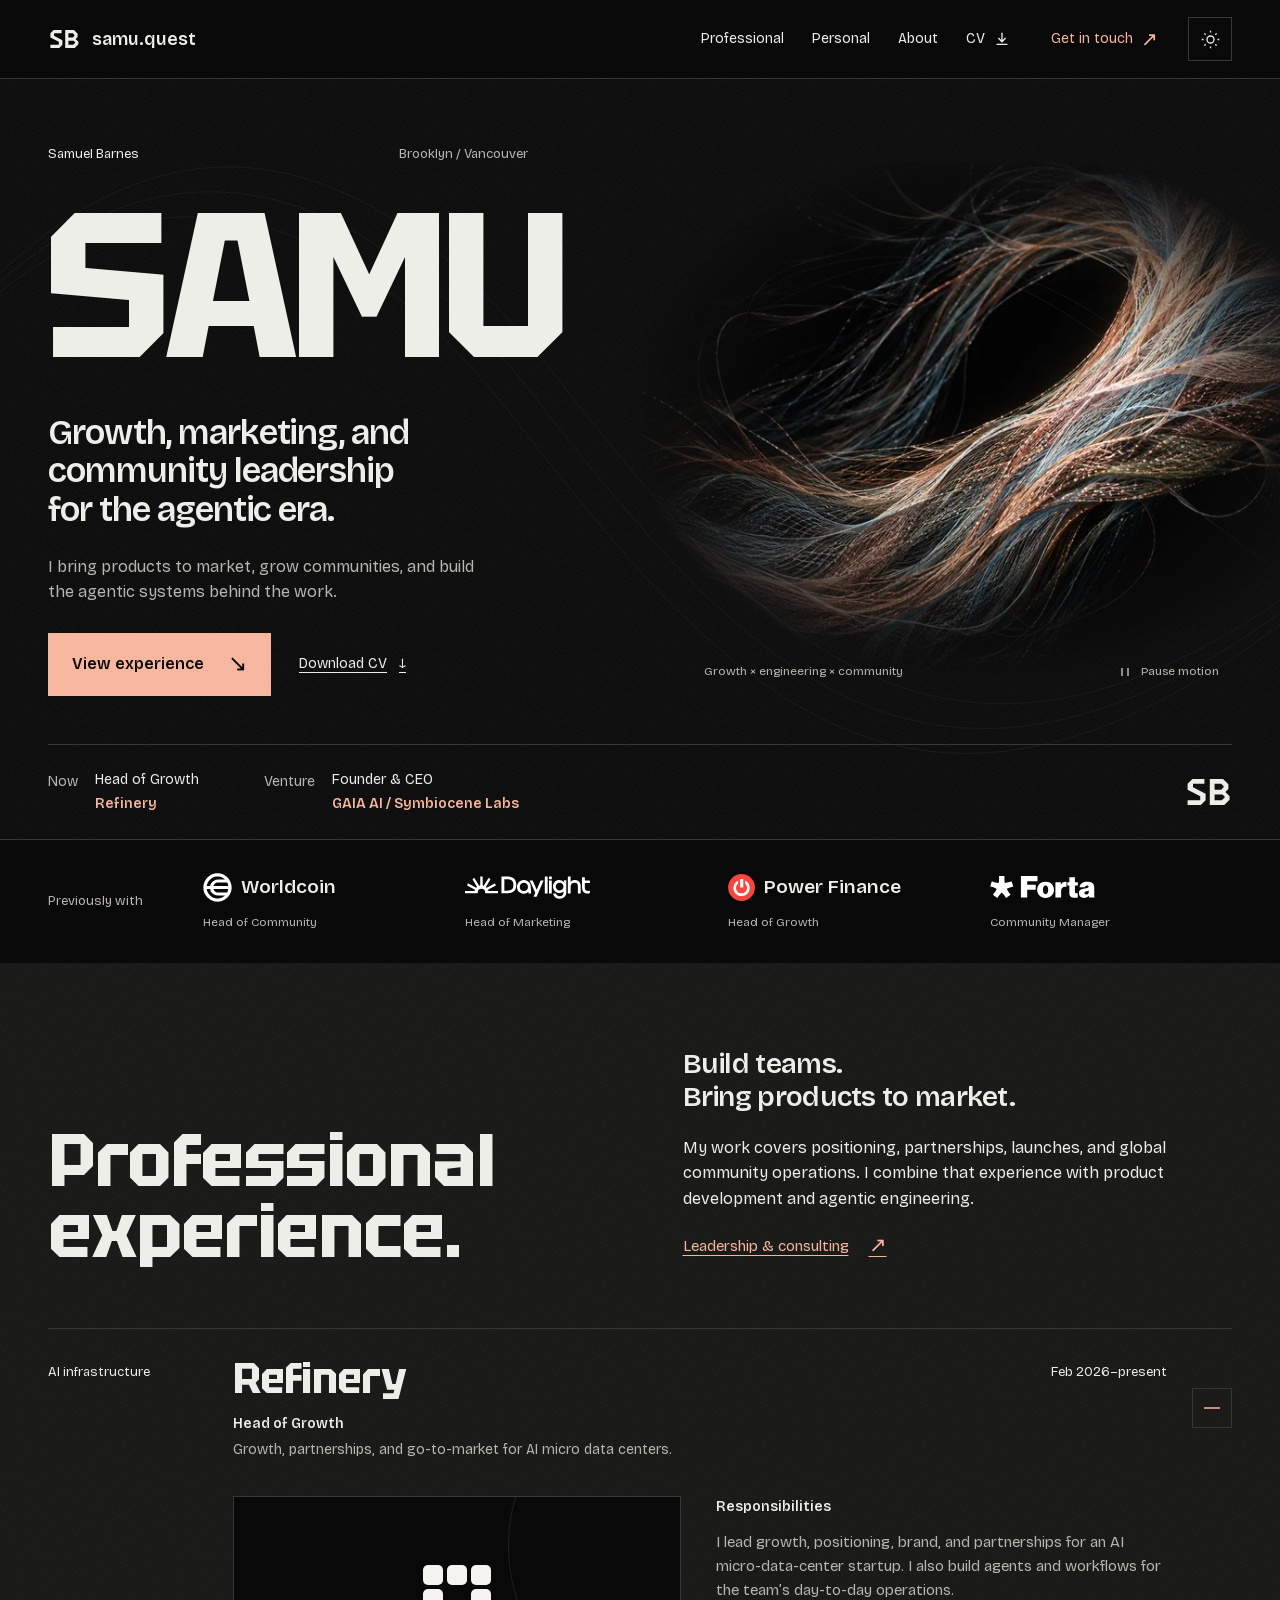
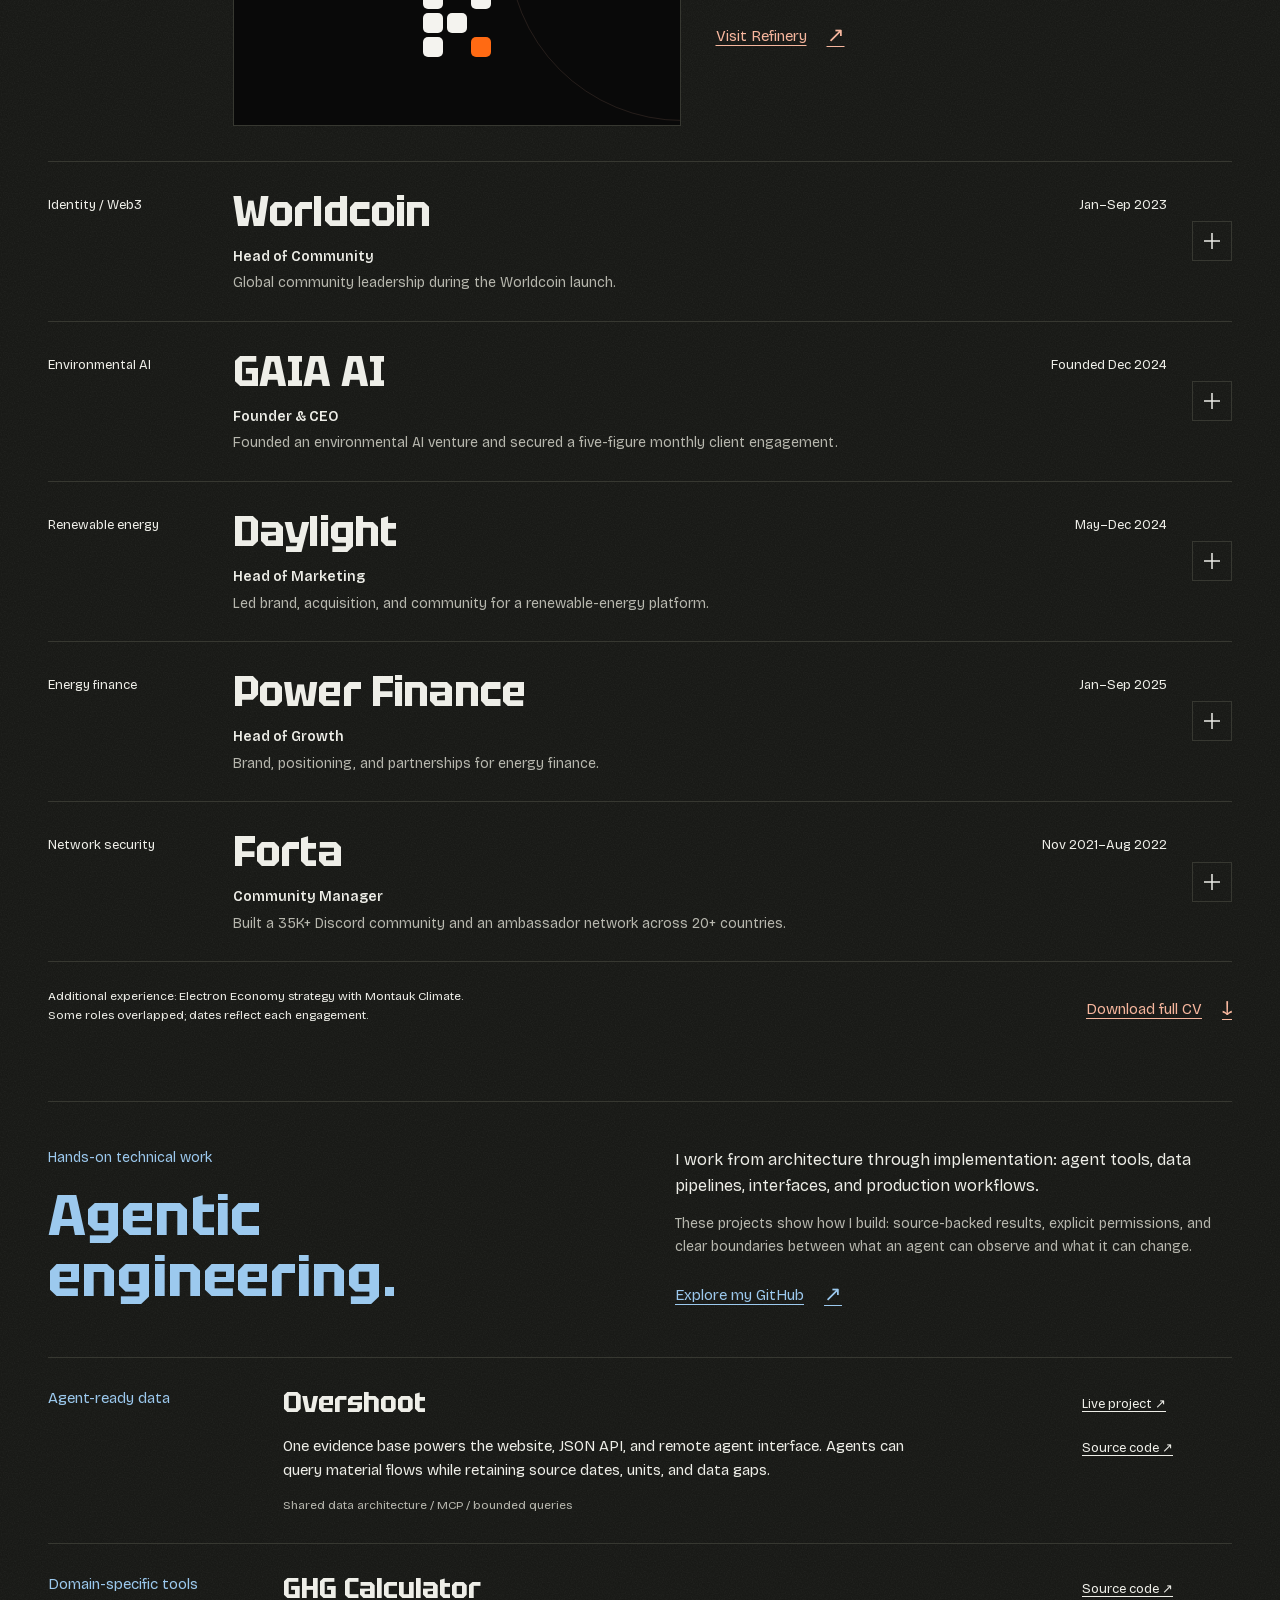
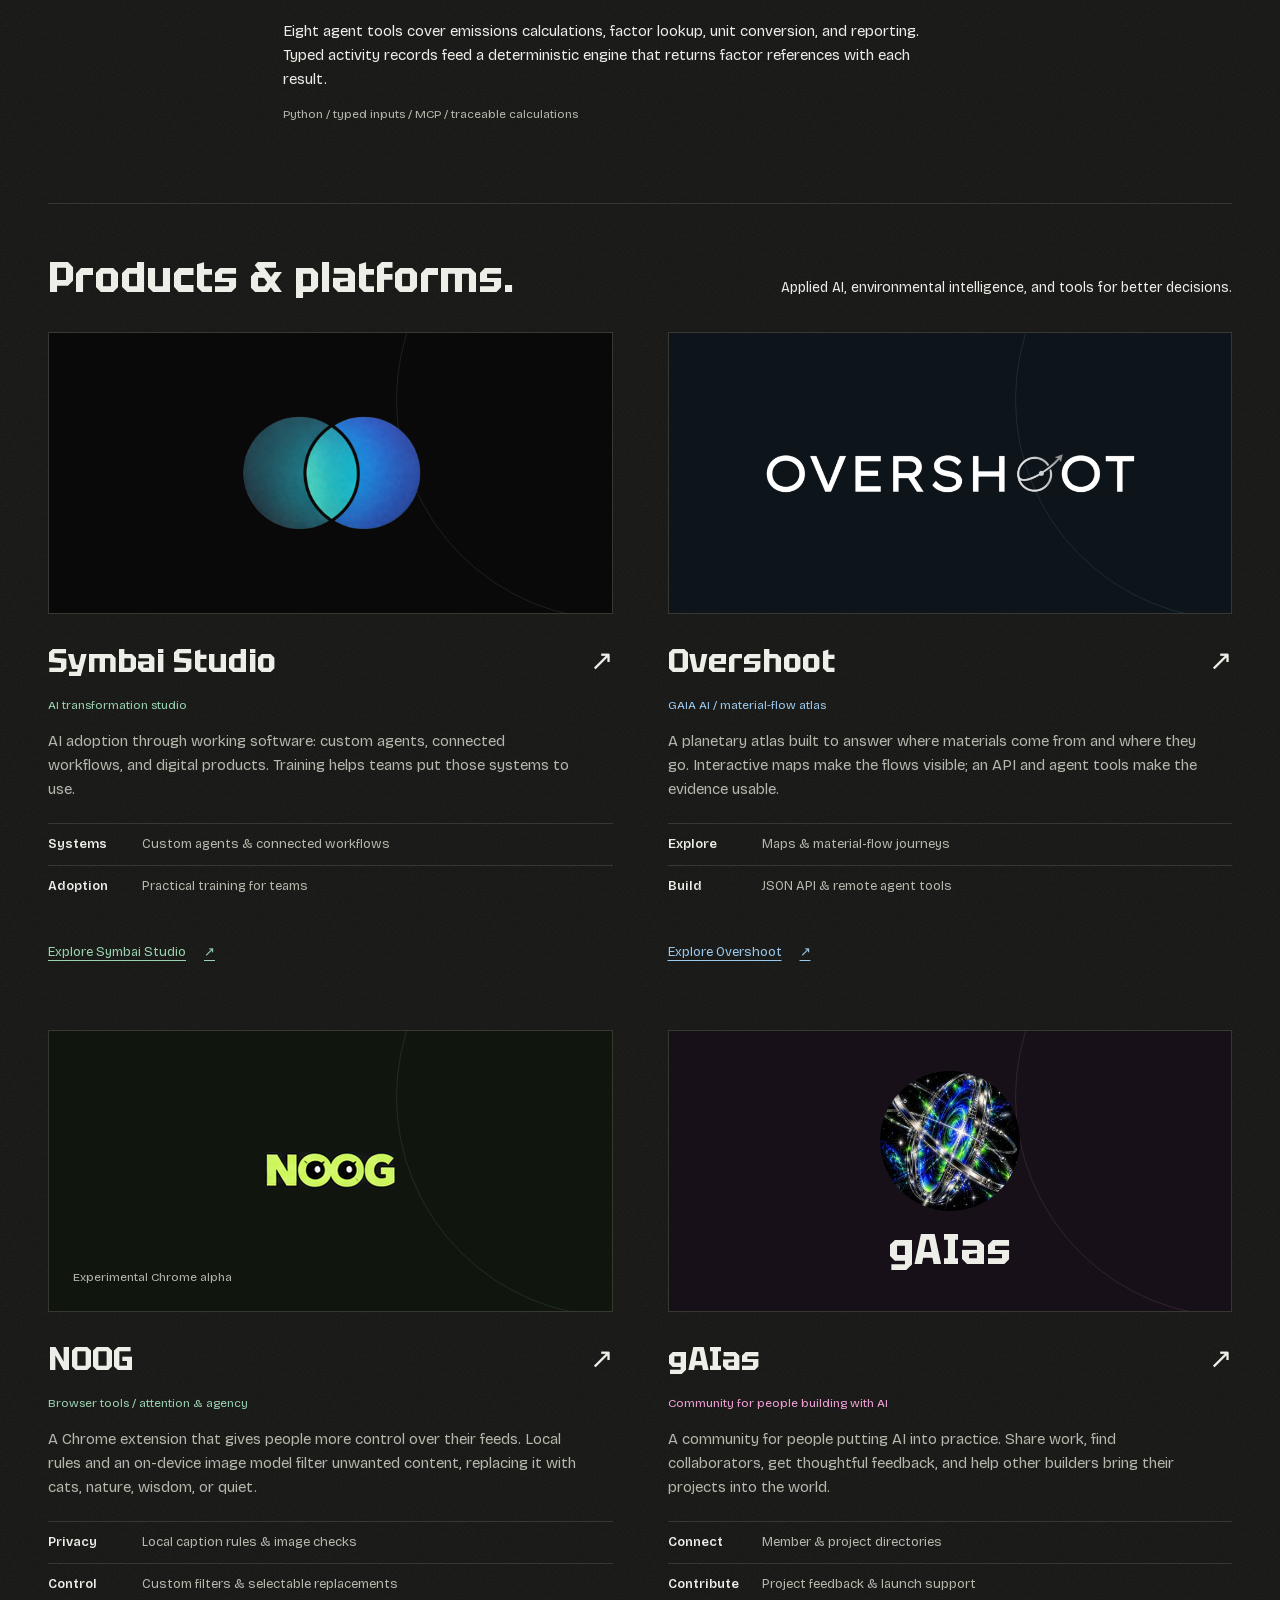
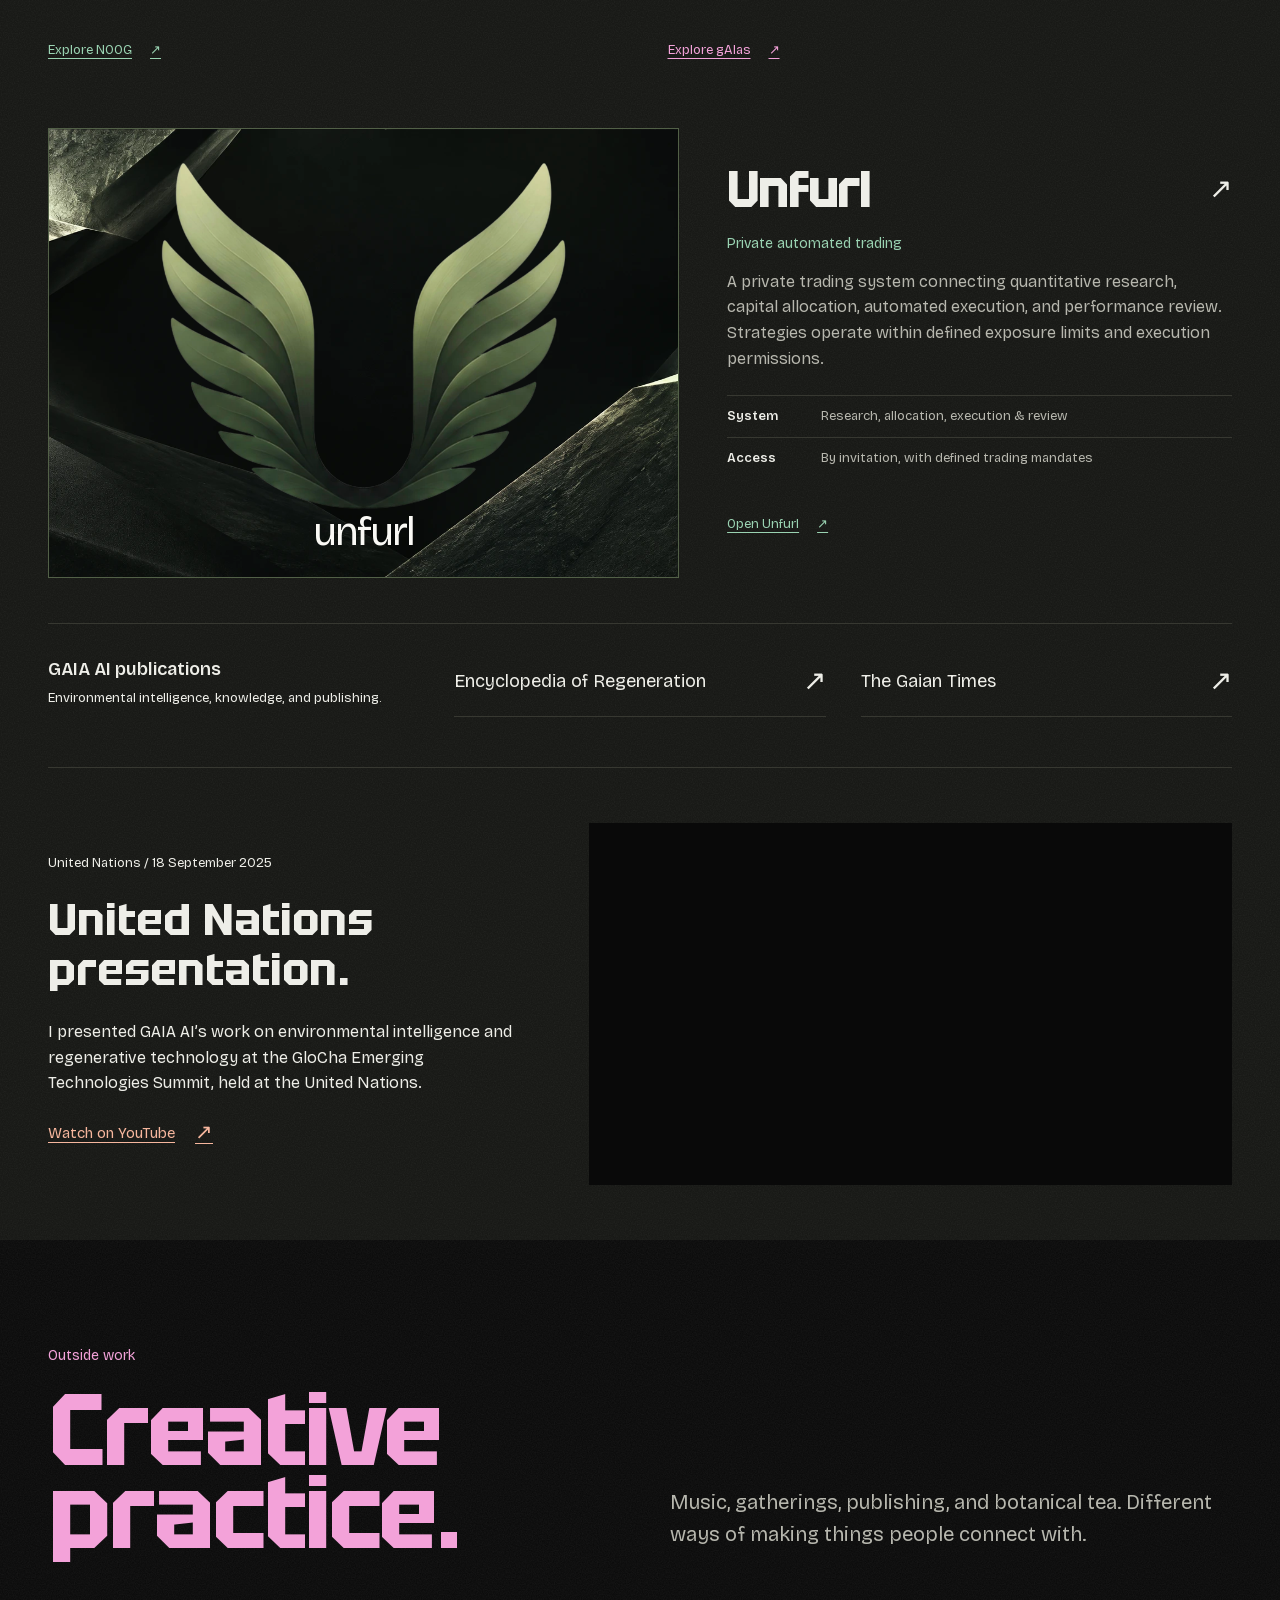
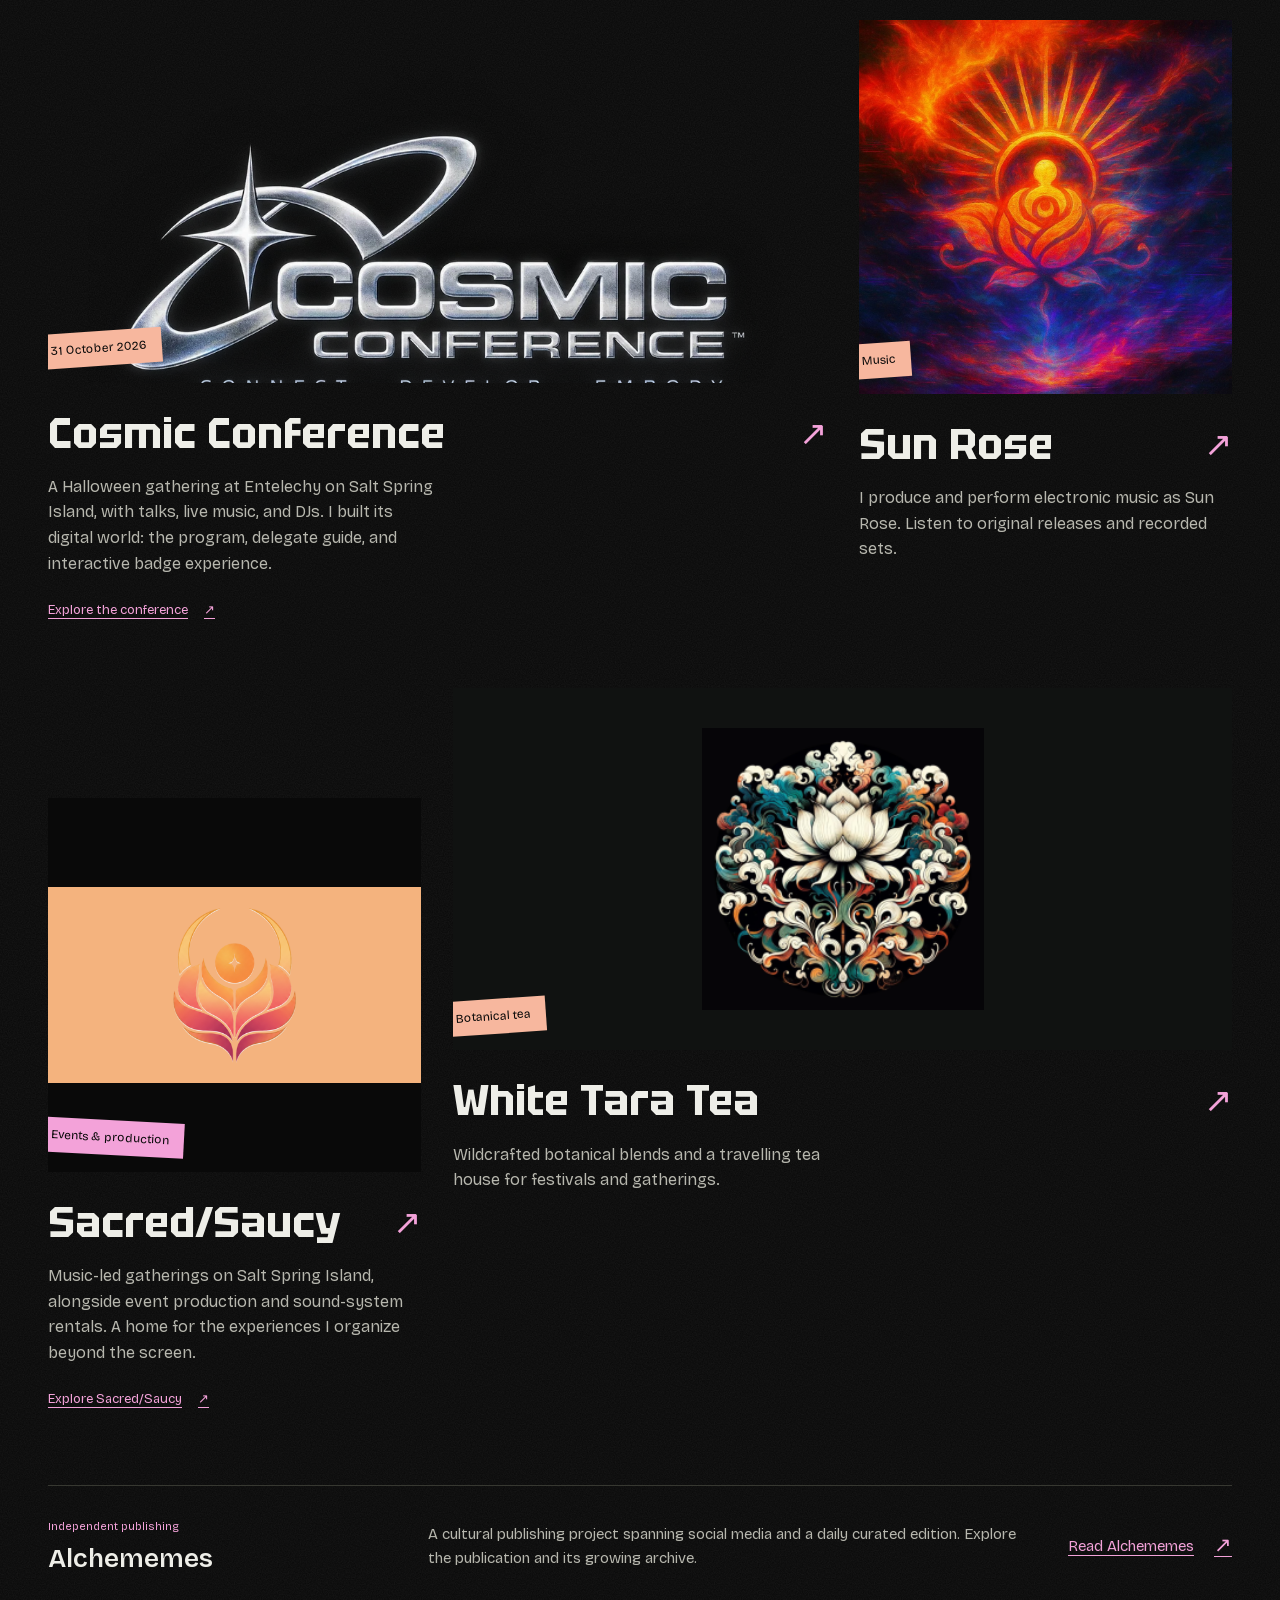
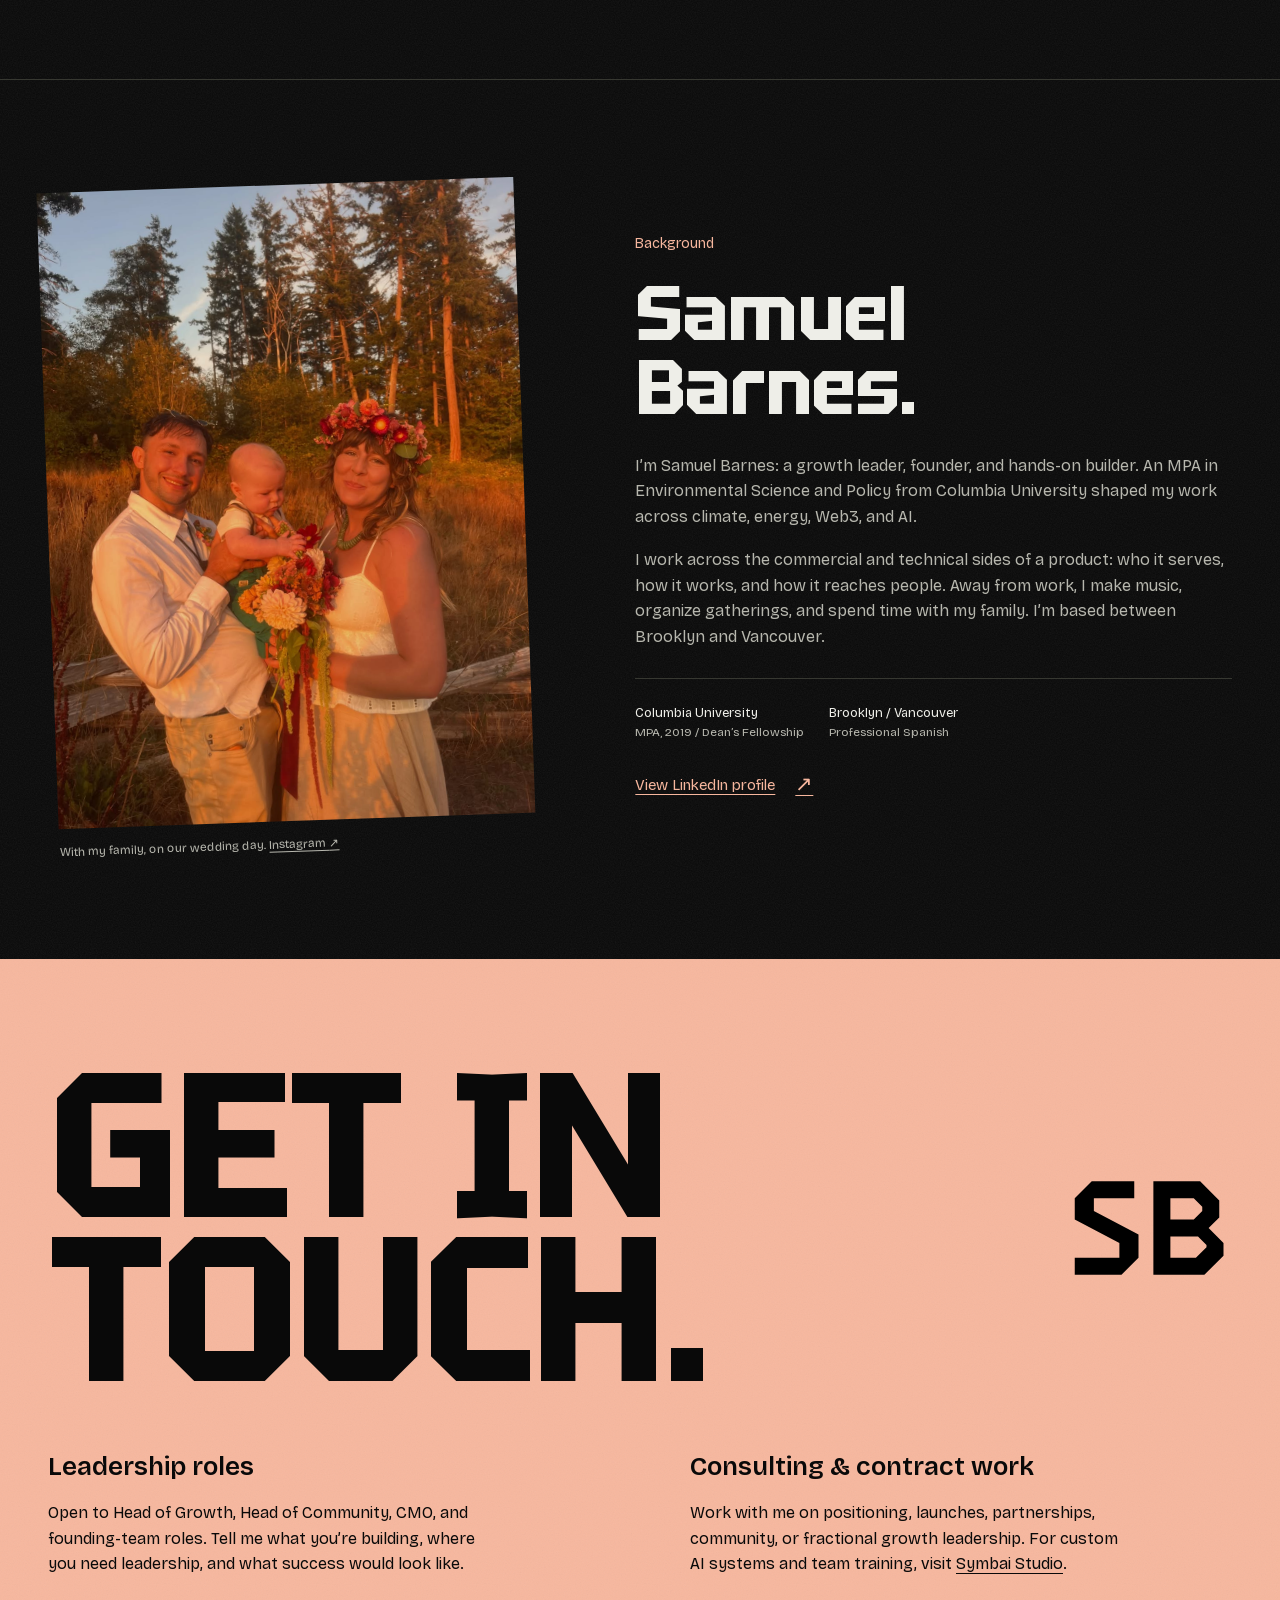
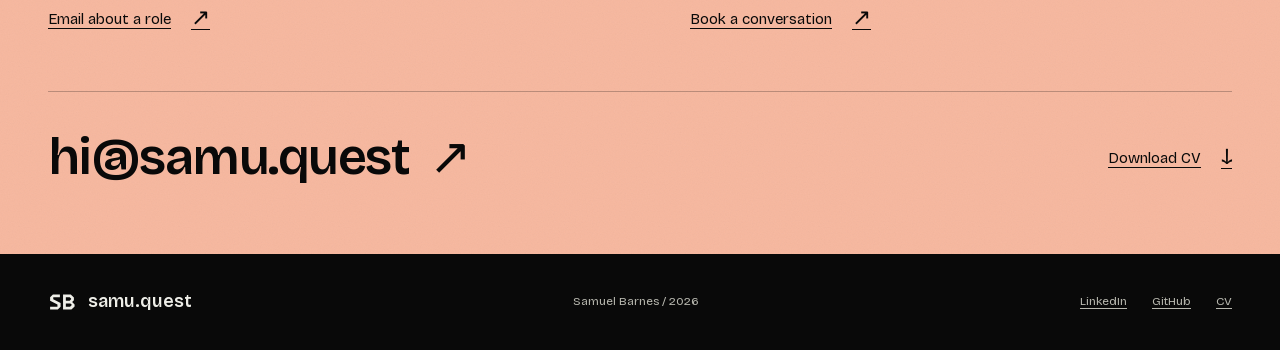
==== commit e06f1746: "Add Vercel Web Analytics to every page Co-Authored-By: Claude Opus 5.5 <noreply@anthropic.com>" ====
--- a/index.html
+++ b/index.html
@@ -13,6 +13,7 @@
  <meta property="og:image:alt" content="Samuel Barnes. Growth, marketing, and community leadership for the agentic era.">
  <meta name="twitter:card" content="summary_large_image"><link rel="icon" href="favicon.svg?v=d8fd05dae6" type="image/svg+xml">
  <script src="assets/theme.js?v=1a2bb9f0b8"></script><link rel="stylesheet" href="assets/site.css?v=fb22c8c6bb"><link rel="stylesheet" href="assets/hero-art.css?v=ecdcac8c7a"><link rel="stylesheet" href="assets/unfurl.css?v=7d3ccad656"><script src="assets/hero-art.js?v=06f456ee48" defer></script><script src="assets/site.js?v=ae59f50cda" defer></script><script src="assets/motion.js?v=2c75ed26c1" defer></script><script src="assets/easter-eggs.js?v=29e3e66fe4" defer></script><script src="assets/updates.js?v=20065c0bdf" defer></script>
+  <script defer src="/_vercel/insights/script.js"></script>
 </head>
 <body>
 <a class="skip" href="#main">Skip to content</a>
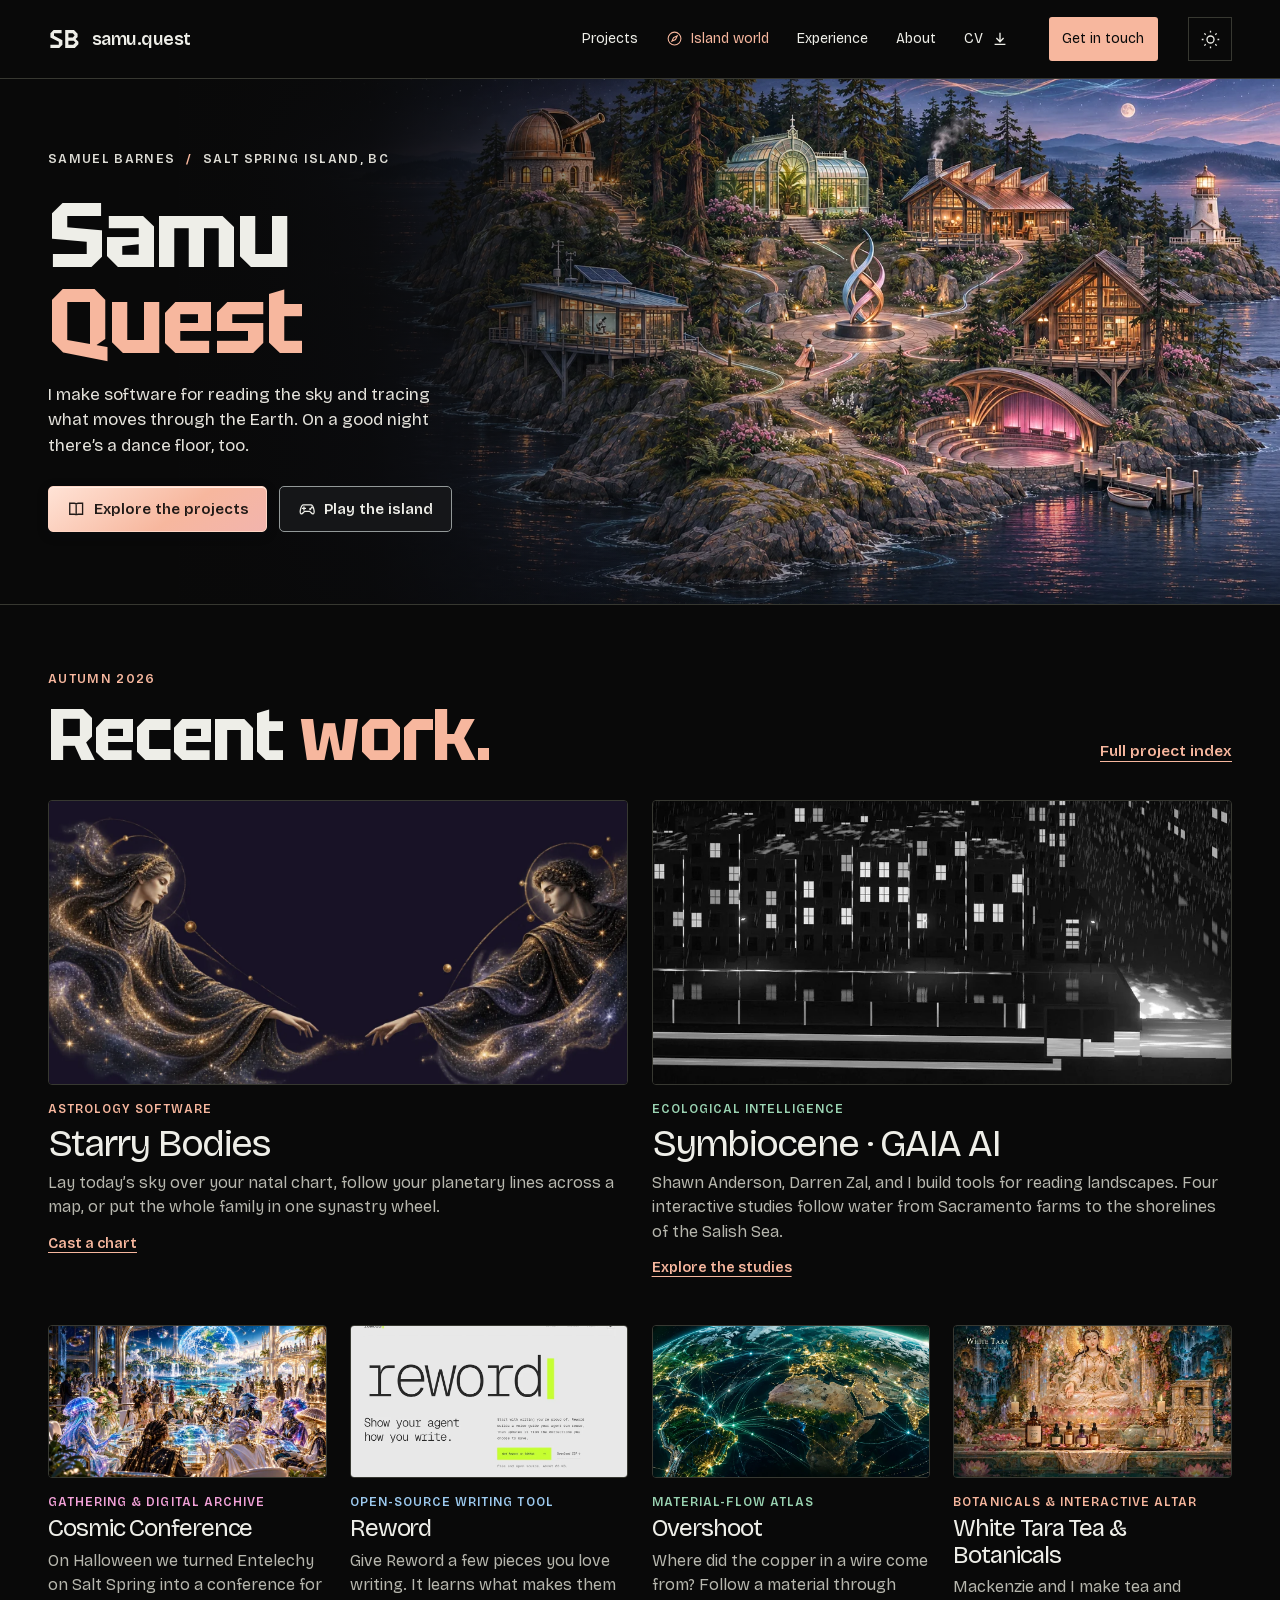
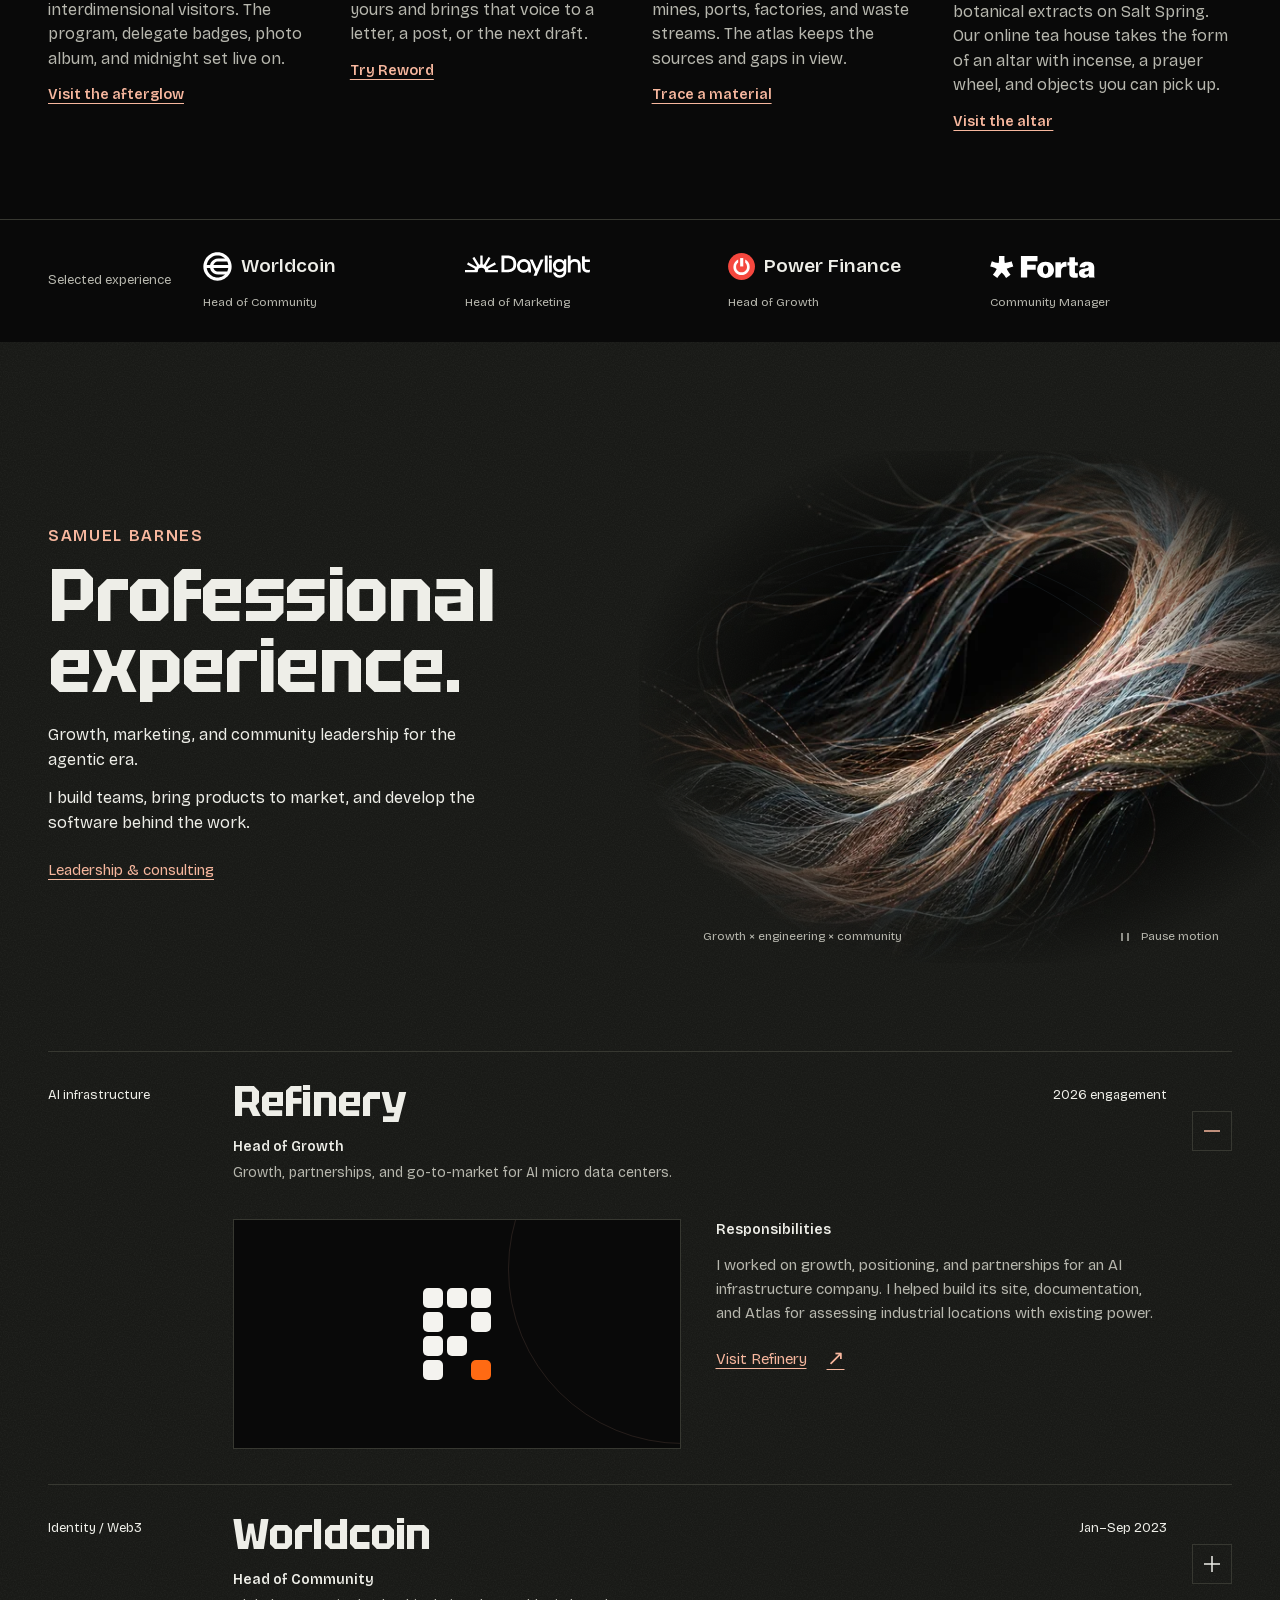
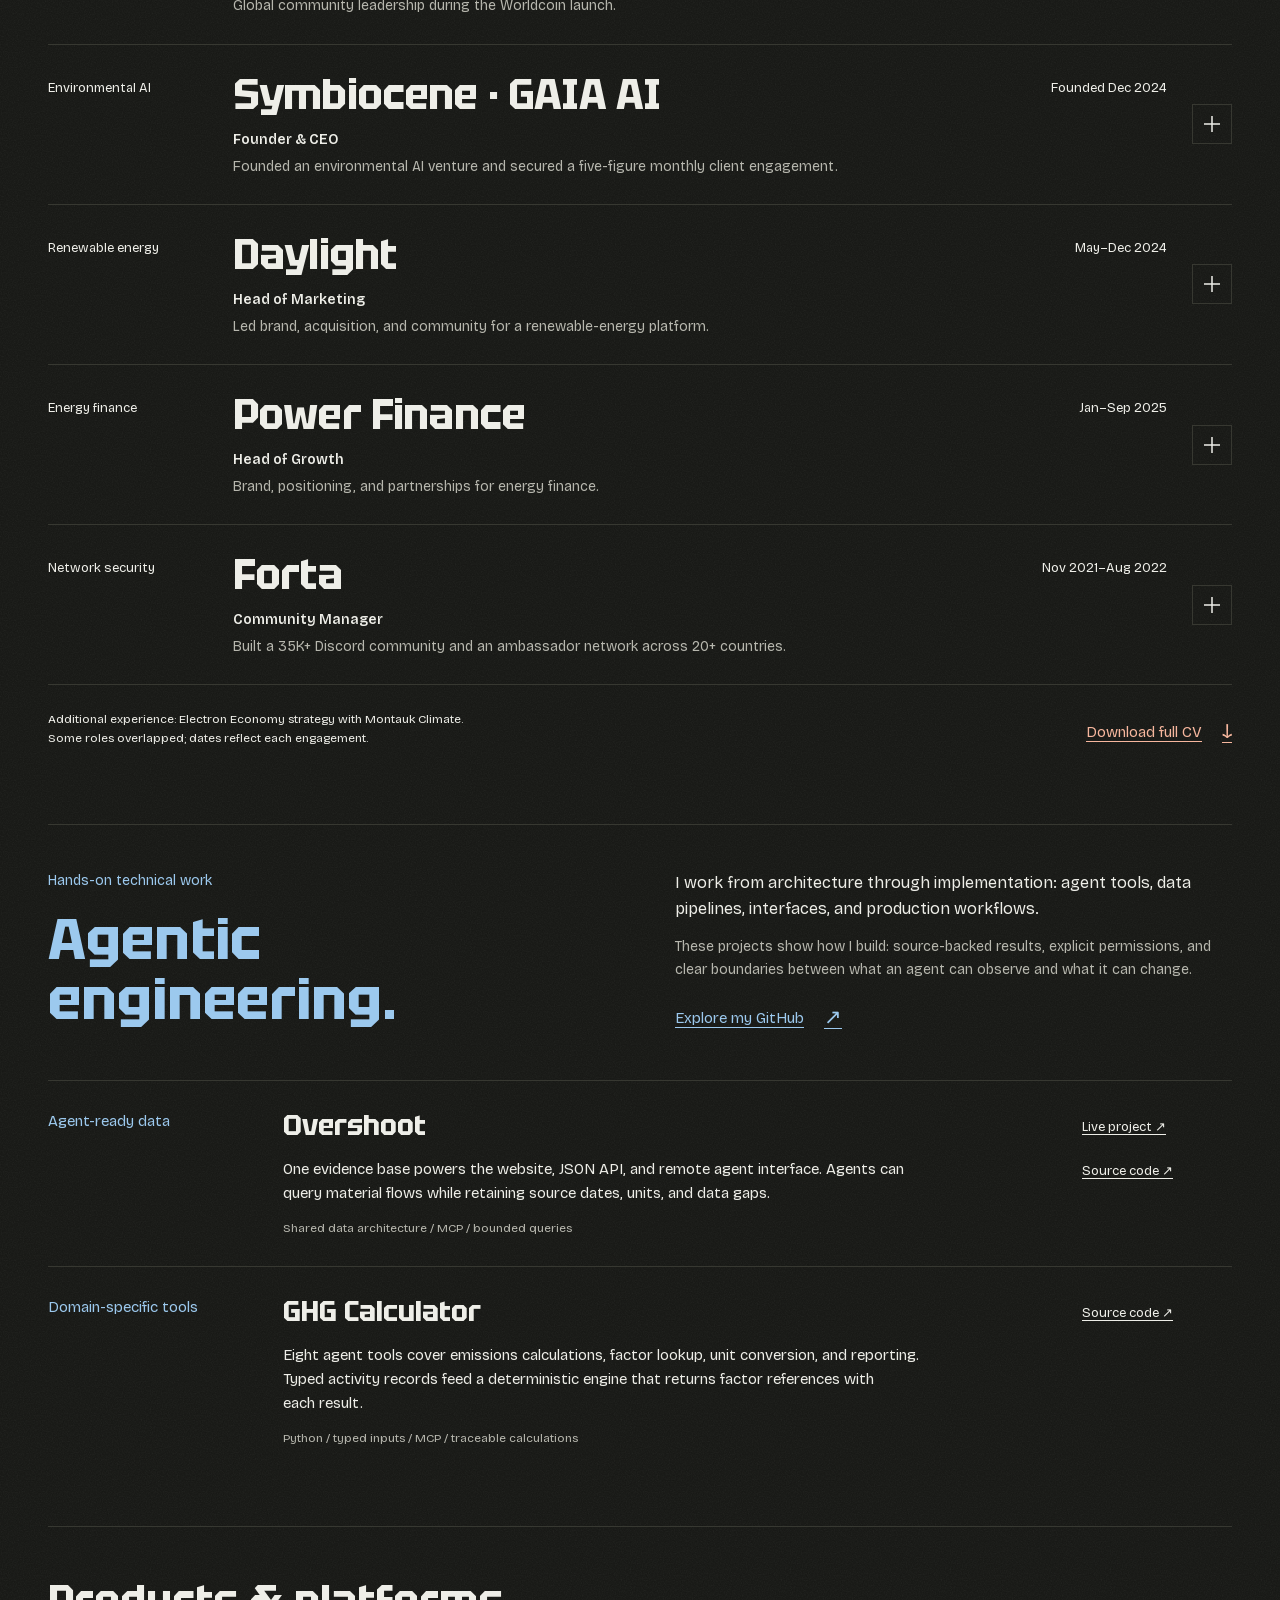
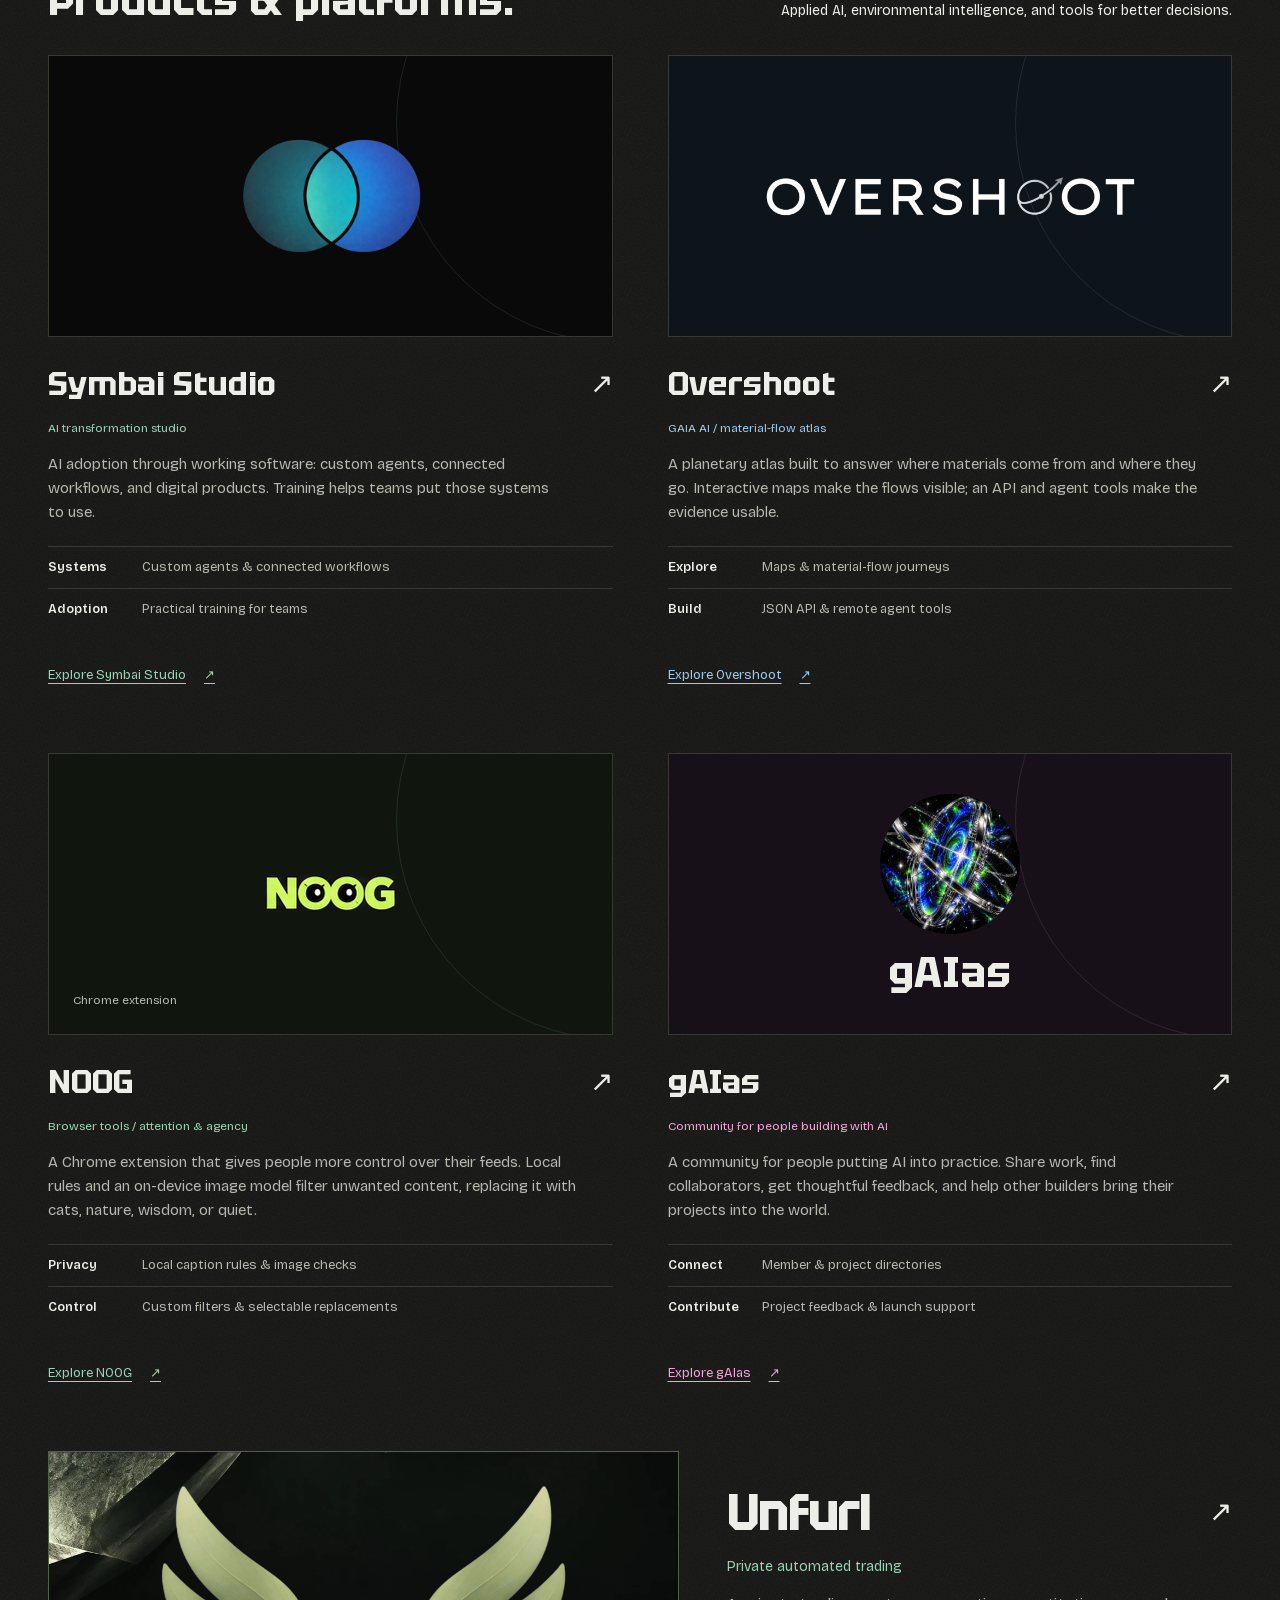
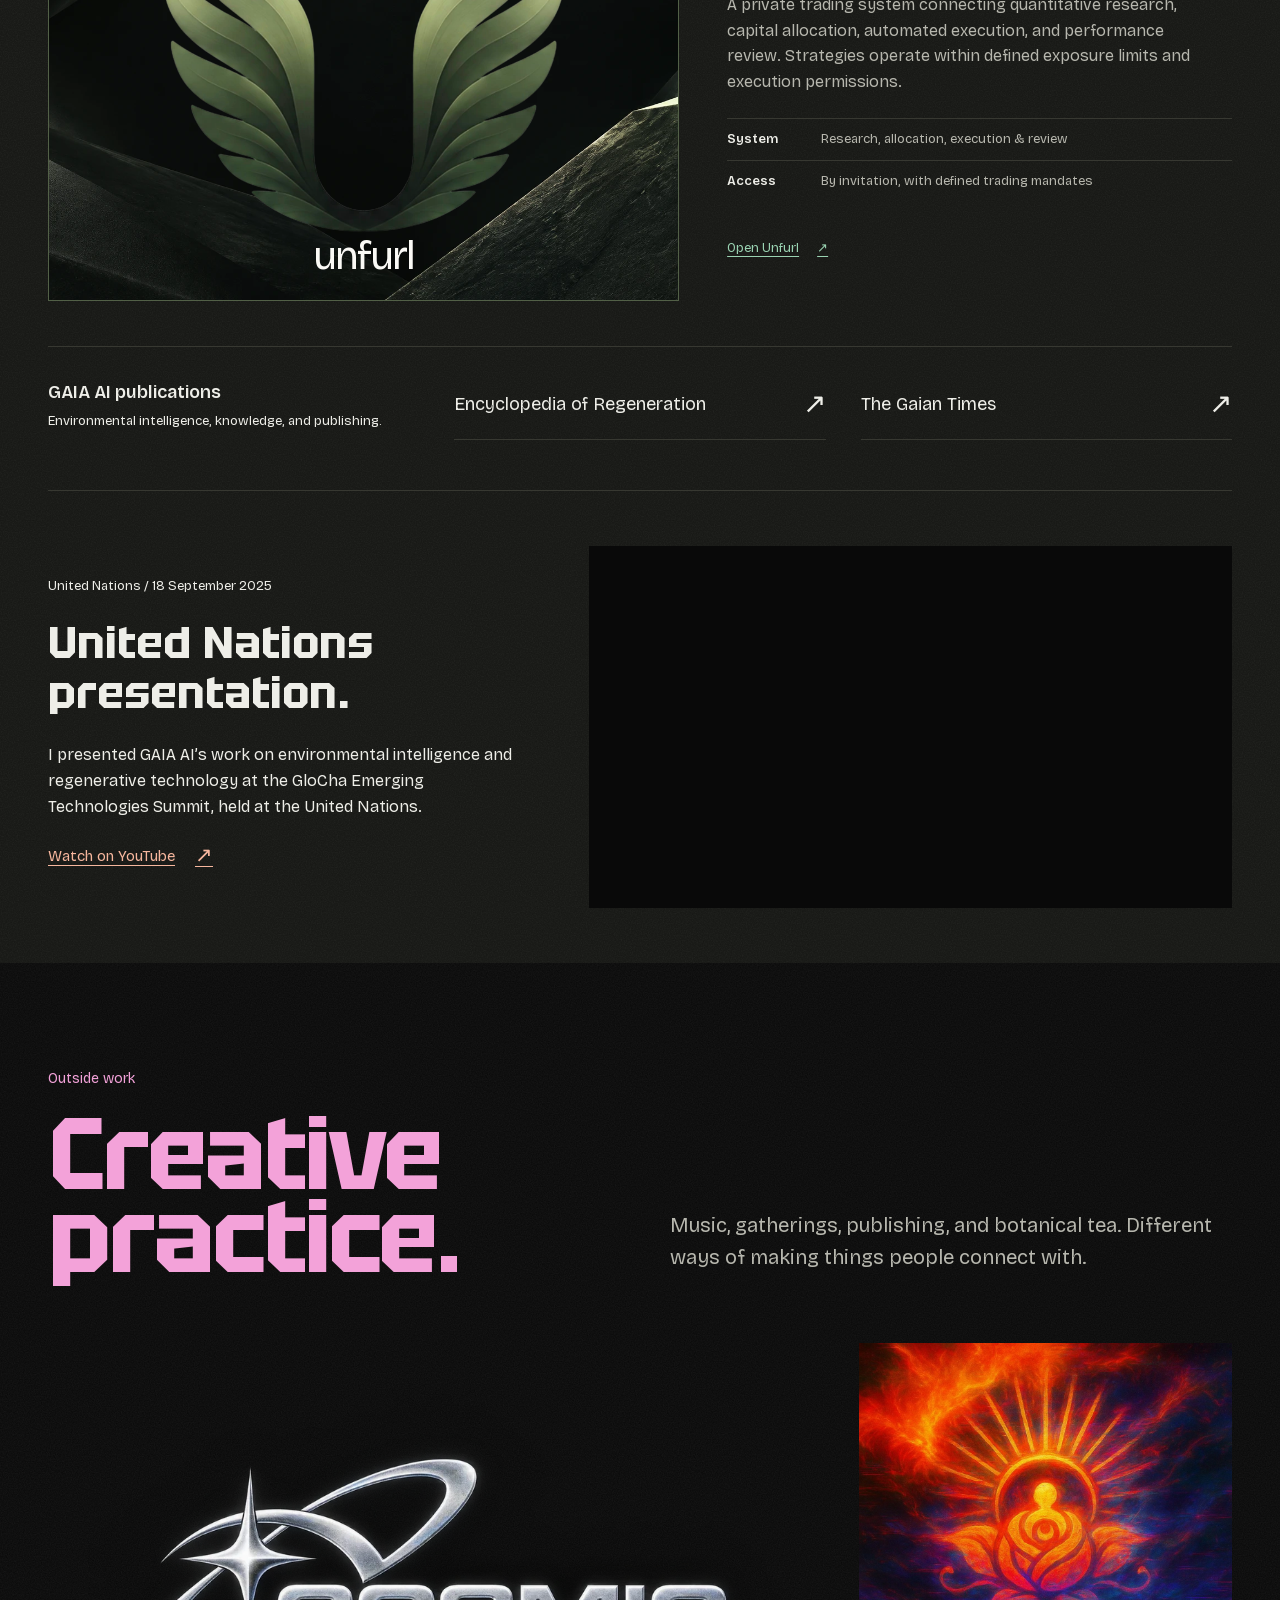
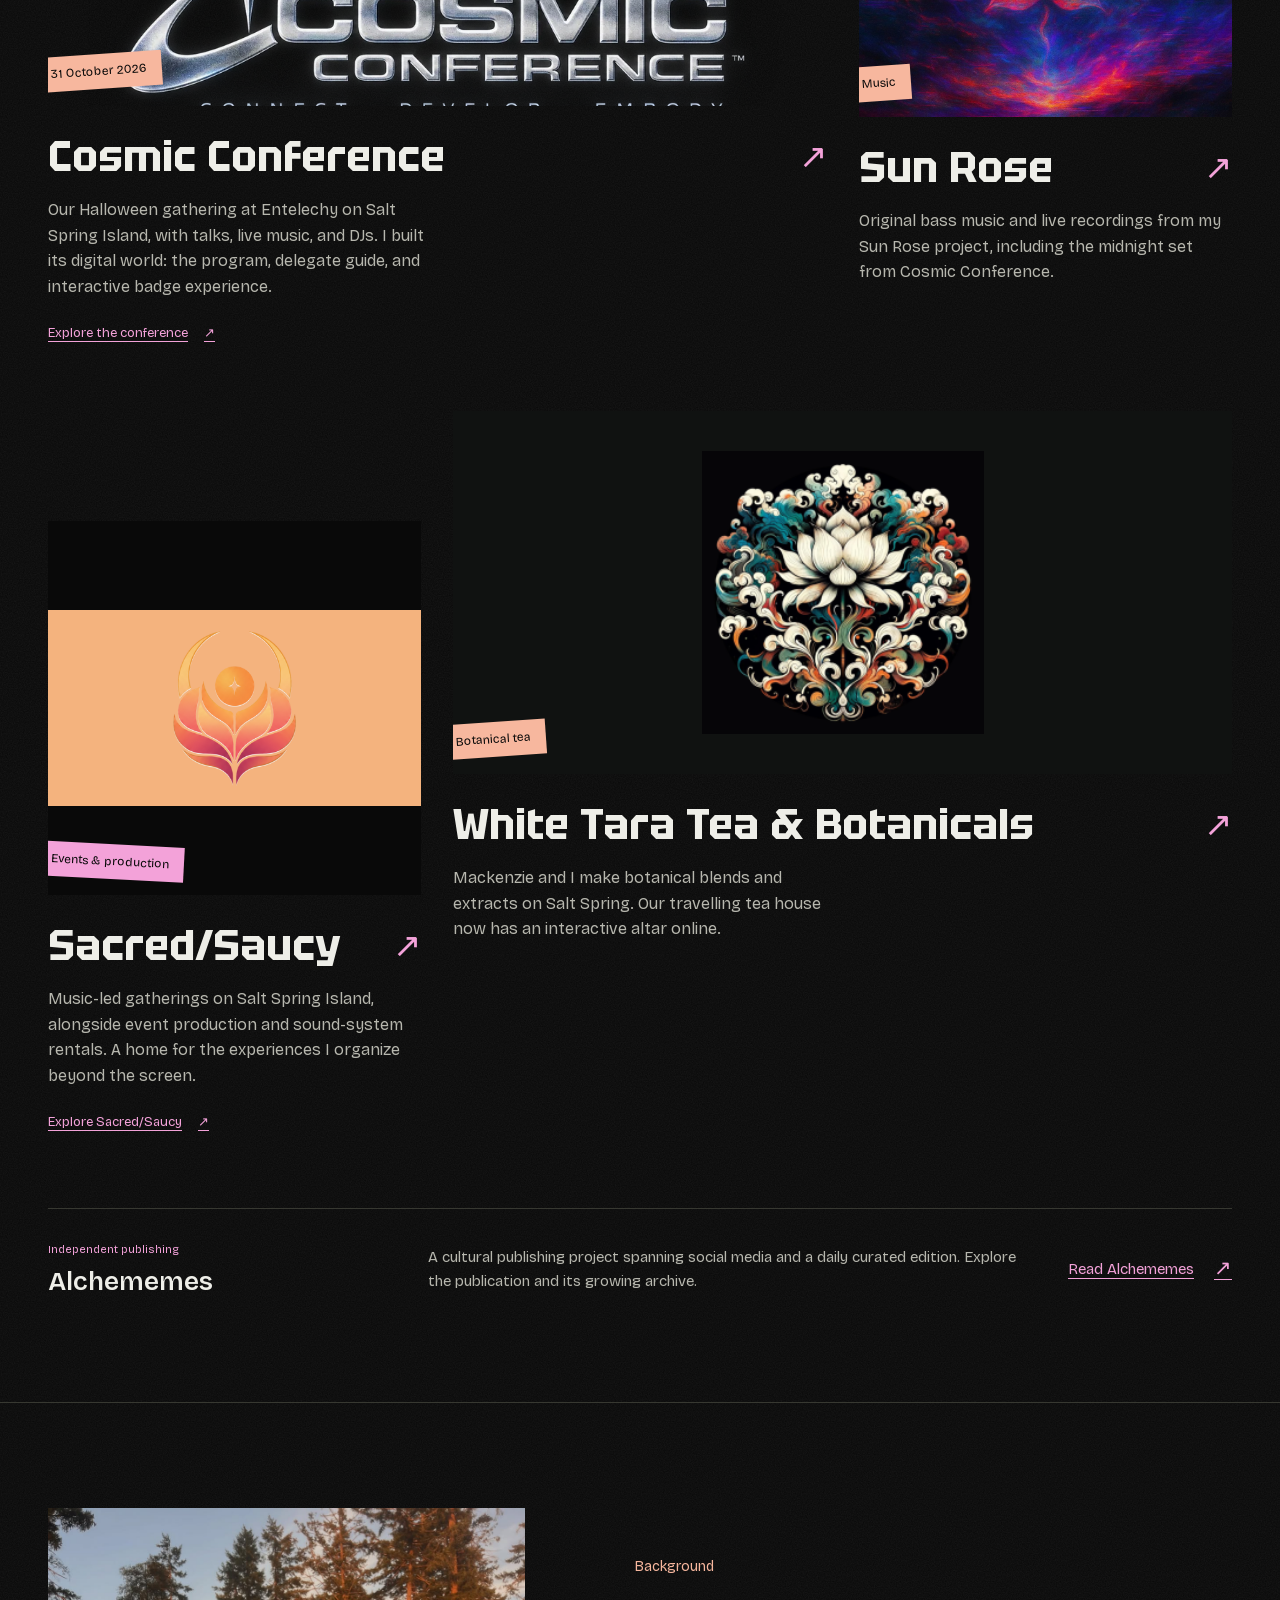
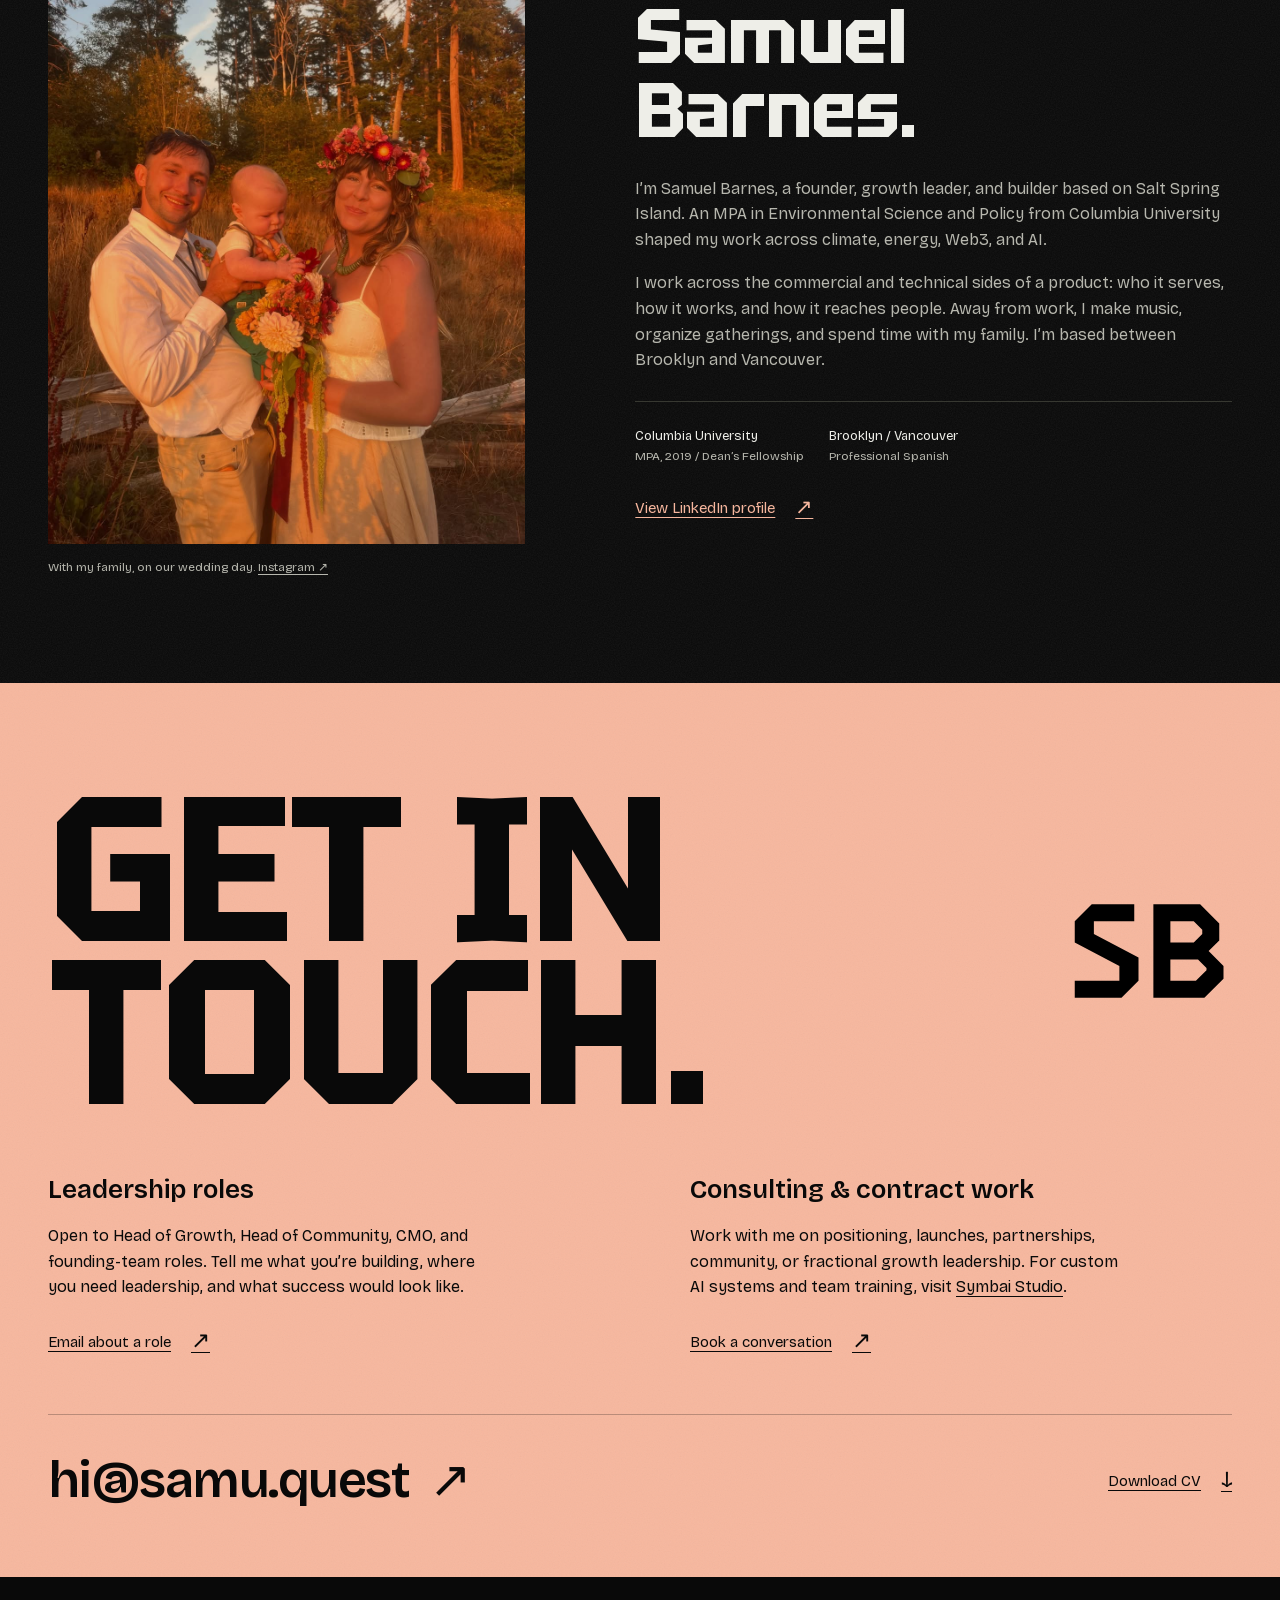
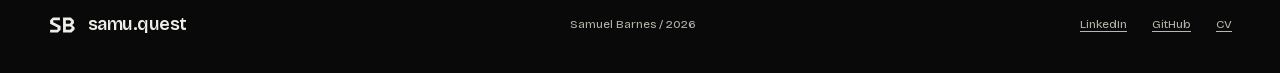
==== commit 8500f5bf: "Rebuild Samu Quest around the project collection and a playable Gulf Island" ====
--- a/index.html
+++ b/index.html
@@ -2,63 +2,100 @@
 <html lang="en" data-theme="dark">
 <head>
  <meta charset="utf-8"><meta name="viewport" content="width=device-width, initial-scale=1">
- <title>Samuel Barnes / Growth, Marketing &amp; Community Leadership / samu.quest</title>
- <meta name="description" content="Growth, marketing, and community leadership for the agentic era. Samuel Barnes combines commercial leadership with hands-on agentic engineering across AI, energy, and Web3.">
+ <title>Samu Quest — Projects, music &amp; ecological intelligence by Samuel Barnes</title>
+ <meta name="description" content="The projects of Samuel Barnes, from Starry Bodies and Symbiocene to Sun Rose and White Tara. Browse the collection or wander the playable island.">
  <meta name="theme-color" content="#090909"><link rel="canonical" href="https://samu.quest/">
- <meta property="og:title" content="Samuel Barnes / Growth, Marketing &amp; Community Leadership">
- <meta property="og:description" content="Head of Growth at Refinery. Founder of GAIA AI. Professional work, independent projects, and ways to work together.">
+ <meta property="og:title" content="Samu Quest — The projects of Samuel Barnes">
+ <meta property="og:description" content="A playable island and a field guide to software, ecological research, writing, and music from Salt Spring Island.">
  <meta property="og:type" content="website"><meta property="og:url" content="https://samu.quest/">
- <meta property="og:image" content="https://samu.quest/images/samu-share.png">
- <meta property="og:image:width" content="2400"><meta property="og:image:height" content="1260">
- <meta property="og:image:alt" content="Samuel Barnes. Growth, marketing, and community leadership for the agentic era.">
+ <meta property="og:image" content="https://samu.quest/images/quest-island.webp">
+ <meta property="og:image:width" content="1774"><meta property="og:image:height" content="887">
+ <meta property="og:image:alt" content="A copper observatory, cedar workshop, and rose-lit stage around a sculpture of woven light.">
  <meta name="twitter:card" content="summary_large_image"><link rel="icon" href="favicon.svg?v=d8fd05dae6" type="image/svg+xml">
- <script src="assets/theme.js?v=1a2bb9f0b8"></script><link rel="stylesheet" href="assets/site.css?v=fb22c8c6bb"><link rel="stylesheet" href="assets/hero-art.css?v=ecdcac8c7a"><link rel="stylesheet" href="assets/unfurl.css?v=7d3ccad656"><script src="assets/hero-art.js?v=06f456ee48" defer></script><script src="assets/site.js?v=ae59f50cda" defer></script><script src="assets/motion.js?v=2c75ed26c1" defer></script><script src="assets/easter-eggs.js?v=29e3e66fe4" defer></script><script src="assets/updates.js?v=20065c0bdf" defer></script>
+ <script src="assets/theme.js?v=1a2bb9f0b8"></script><link rel="stylesheet" href="assets/site.css?v=fb22c8c6bb"><link rel="stylesheet" href="assets/hero-art.css?v=ecdcac8c7a"><link rel="stylesheet" href="assets/unfurl.css?v=7d3ccad656"><script src="assets/hero-art.js?v=06f456ee48" defer></script><script src="assets/site.js?v=ae59f50cda" defer></script><script src="assets/motion.js?v=2c75ed26c1" defer></script><script src="assets/easter-eggs.js?v=29e3e66fe4" defer></script><script src="assets/updates.js?v=island-1" defer></script>
   <script defer src="/_vercel/insights/script.js"></script>
+  <script defer src="https://noog.symbai.studio/portfolio-metrics.js"></script>
+ <link rel="stylesheet" href="/assets/quest.css">
 </head>
-<body>
+<body class="quest-shell">
 <a class="skip" href="#main">Skip to content</a>
 <header class="site-header">
  <nav class="nav wrap" aria-label="Primary navigation">
   <a class="brand" href="index.html"><img src="assets/samu-mark.svg?v=5dd25cfee5" width="32" height="32" alt="">samu.quest</a>
   <button class="menu-toggle" type="button" aria-controls="site-navigation" aria-expanded="false">Menu</button>
   <div class="nav-links" id="site-navigation">
-   <a href="index.html#work">Professional</a><a href="index.html#personal">Personal</a><a href="index.html#about">About</a>
+   <a href="/projects/">Projects</a><a href="/world/" class="nav-world"><svg viewBox="0 0 24 24" aria-hidden="true" fill="none" stroke="currentColor" stroke-width="1.5"><circle cx="12" cy="12" r="9"/><path d="m15.7 8.3-2.3 5.1-5.1 2.3 2.3-5.1z"/></svg> Island world</a><a href="#work">Experience</a><a href="#about">About</a>
    <a class="nav-resume" href="samuel-barnes-cv.pdf" download="Samuel-Barnes-CV.pdf">CV <svg viewBox="0 0 20 20" aria-hidden="true"><path d="M10 3v10m-4-4 4 4 4-4M4 16h12"/></svg></a>
-   <a class="nav-contact" href="index.html#connect">Get in touch <span aria-hidden="true">↗</span></a>
+   <a class="nav-contact" href="index.html#connect">Get in touch</a>
   </div>
   <button class="theme-toggle" type="button" aria-label="Switch to light mode" title="Switch to light mode"><svg class="theme-sun" viewBox="0 0 24 24" aria-hidden="true"><circle cx="12" cy="12" r="4"/><path d="M12 2v2m0 16v2M2 12h2m16 0h2M5 5l1.5 1.5m11 11L19 19M5 19l1.5-1.5m11-11L19 5"/></svg><svg class="theme-moon" viewBox="0 0 24 24" aria-hidden="true"><path d="M20 15.5A8.5 8.5 0 0 1 8.5 4 8.5 8.5 0 1 0 20 15.5Z"/></svg></button>
  </nav>
 </header><main id="main" tabindex="-1">
-<section class="hero" aria-labelledby="hero-title"><div class="wrap hero-inner">
- <div class="hero-copy">
-  <div class="identity"><p>Samuel Barnes</p><p>Brooklyn / Vancouver</p></div>
-  <h1 id="hero-title" aria-label="Samuel Barnes"><a class="name-trigger" href="sun-rose.html" aria-label="Discover the music behind Samu"><span class="name-letters" aria-hidden="true"><span>S</span><span>A</span><span>M</span><span>U</span></span></a><span class="sr-only">Samuel Barnes — growth, marketing, community leadership, and agentic engineering</span></h1>
-  <div class="hero-summary"><p class="hero-role">Growth, marketing, and community leadership for the agentic era.</p>
-  <p class="hero-intro">I bring products to market, grow communities, and build the agentic systems behind the work.</p></div>
-  <div class="actions"><a class="button" href="#work">View experience <span aria-hidden="true">↘</span></a><a class="hero-contact" href="samuel-barnes-cv.pdf" download="Samuel-Barnes-CV.pdf">Download CV <span aria-hidden="true">↓</span></a></div>
+<section class="quest-cover" aria-labelledby="hero-title">
+ <picture class="quest-landscape"><source media="(max-width: 680px)" srcset="/images/quest-island-mobile.webp"><img src="/images/quest-island.webp" width="1774" height="887" fetchpriority="high" alt="A copper observatory, mint glasshouse, and rose-lit waterfront stage on a Gulf Island threaded with light."></picture>
+ <div class="wrap quest-cover-inner"><div class="cover-copy">
+  <p class="cover-byline">Samuel Barnes <span aria-hidden="true">/</span> Salt Spring Island, BC</p>
+  <h1 id="hero-title"><a class="name-trigger" href="/sun-rose.html" aria-label="Samu, discover Sun Rose"><span class="name-letters" aria-hidden="true"><span>S</span><span>a</span><span>m</span><span>u</span></span></a> <em>Quest</em></h1>
+  <p class="cover-lede">I make software for reading the sky and tracing what moves through the Earth. On a good night there’s a dance floor, too.</p>
+  <div class="quest-actions"><a class="quest-button primary" href="/projects/"><svg viewBox="0 0 20 20" fill="none" stroke="currentColor" stroke-width="1.45" aria-hidden="true"><path d="M3 3.5h5c1.2 0 2 .7 2 1.7 0-1 1-1.7 2.2-1.7H17v12h-4.8c-1.3 0-2.2.6-2.2 1.2 0-.6-.8-1.2-2-1.2H3Z"/><path d="M10 5.5v10"/></svg> Explore the projects</a><a class="quest-button glass" href="/world/"><svg viewBox="0 0 24 24" aria-hidden="true" fill="none" stroke="currentColor" stroke-width="1.65" stroke-linecap="round" stroke-linejoin="round"><path d="M7.3 6.5h9.4c2.5 0 3.5 2.1 4.3 7.3.7 4.5-1.4 5.6-4.1 2.6l-1.6-1.5H8.7l-1.6 1.5C4.4 19.4 2.3 18.3 3 13.8c.8-5.2 1.8-7.3 4.3-7.3Z"/><path d="M7.8 9.1v4M5.8 11.1h4"/><circle cx="16" cy="11.8" r=".65"/><circle cx="18.1" cy="9.9" r=".65"/></svg> Play the island</a></div>
+ </div></div>
+</section>
+<section class="quest-selected wrap" id="projects" aria-labelledby="selected-title">
+ <div class="collection-heading"><div><p class="quest-kicker">Autumn 2026</p><h2 id="selected-title">Recent <em>work.</em></h2></div><a class="underlink" href="/projects/">Full project index</a></div>
+ <div class="exhibition">
+ <!-- featured:start -->
+<article class="exhibit" data-place="observatory">
+ <a href="https://starrybodies.com/"><div class="exhibit-art"><img src="/images/projects/starry.webp" alt="Apollo and Selene beneath the constellations of Starry Bodies." width="720" height="420" loading="lazy" decoding="async"></div>
+ <div class="exhibit-caption"><div><p class="art-kind">Astrology software</p><h3>Starry Bodies</h3></div></div>
+ <p class="exhibit-summary">Lay today’s sky over your natal chart, follow your planetary lines across a map, or put the whole family in one synastry wheel.</p><span class="exhibit-action">Cast a chart</span></a>
+</article>
+<article class="exhibit" data-place="field-station">
+ <a href="https://symbiocene.si/"><div class="exhibit-art"><img src="/images/projects/symbiocene.webp" alt="An aerial view from the Gowanus stormwater simulation." width="720" height="420" loading="lazy" decoding="async"></div>
+ <div class="exhibit-caption"><div><p class="art-kind">Ecological intelligence</p><h3>Symbiocene · GAIA AI</h3></div></div>
+ <p class="exhibit-summary">Shawn Anderson, Darren Zal, and I build tools for reading landscapes. Four interactive studies follow water from Sacramento farms to the shorelines of the Salish Sea.</p><span class="exhibit-action">Explore the studies</span></a>
+</article>
+<article class="exhibit" data-place="stage">
+ <a href="https://cosmic.symbai.studio/"><div class="exhibit-art"><img src="/images/projects/cosmic.webp" alt="The glass pavilion and glowing landscape of Cosmic Conference." width="720" height="420" loading="lazy" decoding="async"></div>
+ <div class="exhibit-caption"><div><p class="art-kind">Gathering &amp; digital archive</p><h3>Cosmic Conference</h3></div></div>
+ <p class="exhibit-summary">On Halloween we turned Entelechy on Salt Spring into a conference for interdimensional visitors. The program, delegate badges, photo album, and midnight set live on.</p><span class="exhibit-action">Visit the afterglow</span></a>
+</article>
+<article class="exhibit" data-place="workshop">
+ <a href="https://reword.symbai.studio/"><div class="exhibit-art"><img src="/images/projects/reword.webp" alt="Reword’s light interface, monospaced wordmark, and electric-lime cursor." width="720" height="420" loading="lazy" decoding="async"></div>
+ <div class="exhibit-caption"><div><p class="art-kind">Open-source writing tool</p><h3>Reword</h3></div></div>
+ <p class="exhibit-summary">Give Reword a few pieces you love writing. It learns what makes them yours and brings that voice to a letter, a post, or the next draft.</p><span class="exhibit-action">Try Reword</span></a>
+</article>
+<article class="exhibit" data-place="field-station">
+ <a href="https://overshoot.gaiaai.xyz/"><div class="exhibit-art"><img src="/images/projects/overshoot.webp" alt="A luminous globe from the Overshoot atlas." width="720" height="420" loading="lazy" decoding="async"></div>
+ <div class="exhibit-caption"><div><p class="art-kind">Material-flow atlas</p><h3>Overshoot</h3></div></div>
+ <p class="exhibit-summary">Where did the copper in a wire come from? Follow a material through mines, ports, factories, and waste streams. The atlas keeps the sources and gaps in view.</p><span class="exhibit-action">Trace a material</span></a>
+</article>
+<article class="exhibit" data-place="glasshouse">
+ <a href="https://tara.samu.quest/"><div class="exhibit-art"><img src="/images/projects/white-tara.webp" alt="The illuminated White Tara altar with bottles and offerings." width="720" height="420" loading="lazy" decoding="async"></div>
+ <div class="exhibit-caption"><div><p class="art-kind">Botanicals &amp; interactive altar</p><h3>White Tara Tea &amp; Botanicals</h3></div></div>
+ <p class="exhibit-summary">Mackenzie and I make tea and botanical extracts on Salt Spring. Our online tea house takes the form of an altar with incense, a prayer wheel, and objects you can pick up.</p><span class="exhibit-action">Visit the altar</span></a>
+</article>
+<!-- featured:end -->
  </div>
- <figure class="hero-art" aria-labelledby="art-caption">
-  <div class="art-viewport" id="hero-artwork"><div class="art-perspective">
-   <img class="art-image art-night" src="images/woven-light.webp" srcset="images/woven-light-960.webp 960w, images/woven-light.webp 1536w" sizes="(max-width: 700px) 100vw, 55vw" width="1536" height="1024" fetchpriority="high" alt="Fine copper, blue, and rose filaments weave into a flowing fabric of light.">
-   <img class="art-image art-daylight" src="images/woven-daylight.webp" srcset="images/woven-daylight-960.webp 960w, images/woven-daylight.webp 1536w" sizes="(max-width: 700px) 100vw, 55vw" width="1536" height="1024" loading="lazy" alt="Copper, slate-blue, and rose threads form the same flowing weave in soft daylight.">
-   <svg class="art-filaments" viewBox="0 0 600 600" fill="none" aria-hidden="true"><g class="filament-front"><path d="M-40 570C170 560 500 260 670-60"/><path d="M-50 530C210 590 420 220 690-30"/><path d="M-70 500C220 560 500 170 660-80"/></g><g class="filament-back"><path d="M-70 330C130 40 390 70 670 470"/><path d="M-90 350C170 70 400 30 700 490"/></g></svg>
-  </div></div>
-  <figcaption id="art-caption"><span>Growth × engineering × community</span><button class="art-motion-toggle" type="button" aria-pressed="false" aria-controls="hero-artwork" hidden><svg viewBox="0 0 16 16" aria-hidden="true"><path class="pause-icon" d="M5 4v8m6-8v8"/><path class="play-icon" d="m6 3 6 5-6 5Z"/></svg><span>Pause motion</span></button></figcaption>
- </figure>
- <div class="hero-current"><p><span>Now</span><strong>Head of Growth</strong><a href="https://refinery.io" target="_blank" rel="noopener noreferrer">Refinery</a></p><p><span>Venture</span><strong>Founder &amp; CEO</strong><a href="gaia-ai.html">GAIA AI / Symbiocene Labs</a></p><img src="assets/samu-mark.svg?v=5dd25cfee5" width="48" height="48" alt=""></div>
-</div></section>
-<section class="career-line" aria-label="Previous leadership experience"><div class="wrap"><p>Previously with</p><ul aria-label="Previous companies">
+</section>
+<section class="career-line" aria-label="Previous leadership experience"><div class="wrap"><p>Selected experience</p><ul aria-label="Previous companies">
  <li><a href="#worldcoin"><span class="company-lockup"><span class="company-orb"><img src="images/worldcoin-logo.svg?v=cf51f150a7" width="1024" height="1024" alt="" draggable="false"></span><span>Worldcoin</span></span><span class="company-role">Head of Community</span></a></li>
  <li><a href="#daylight"><span class="company-lockup"><img class="company-wordmark monochrome-logo" src="images/daylight-logo.svg" width="111" height="21" alt="Daylight" draggable="false"></span><span class="company-role">Head of Marketing</span></a></li>
  <li><a href="#power-finance"><span class="company-lockup"><img class="company-power" src="images/power-finance-logo.svg" width="181" height="181" alt="" draggable="false"><span>Power Finance</span></span><span class="company-role">Head of Growth</span></a></li>
  <li><a href="#forta"><span class="company-lockup"><img class="company-wordmark monochrome-logo" src="images/forta-logo.svg" width="76" height="16" alt="Forta" draggable="false"></span><span class="company-role">Community Manager</span></a></li>
  </ul></div></section>
 <section class="work-section" id="work" aria-labelledby="work-title"><div class="wrap">
- <div class="work-head"><h2 id="work-title">Professional<br>experience.</h2><div><p class="work-intro">Build teams.<br>Bring products to market.</p><p>My work covers positioning, partnerships, launches, and global community operations. I combine that experience with product development and agentic engineering.</p><a class="text-link" href="growth-practice.html">Leadership &amp; consulting <span aria-hidden="true">↗</span></a></div></div>
+ <div class="work-head quest-career"><div><p class="quest-kicker">Samuel Barnes</p><h2 id="work-title">Professional<br>experience.</h2><p class="career-tag">Growth, marketing, and community leadership for the agentic era.</p><p>I build teams, bring products to market, and develop the software behind the work.</p><a class="text-link" href="growth-practice.html">Leadership &amp; consulting</a></div><figure class="hero-art" aria-labelledby="art-caption">
+  <div class="art-viewport" id="hero-artwork"><div class="art-perspective">
+   <img class="art-image art-night" src="images/woven-light.webp" srcset="images/woven-light-960.webp 960w, images/woven-light.webp 1536w" sizes="(max-width: 700px) 100vw, 55vw" width="1536" height="1024" loading="lazy" alt="Fine copper, blue, and rose filaments weave into a flowing fabric of light.">
+   <img class="art-image art-daylight" src="images/woven-daylight.webp" srcset="images/woven-daylight-960.webp 960w, images/woven-daylight.webp 1536w" sizes="(max-width: 700px) 100vw, 55vw" width="1536" height="1024" loading="lazy" alt="Copper, slate-blue, and rose threads form the same flowing weave in soft daylight.">
+   <svg class="art-filaments" viewBox="0 0 600 600" fill="none" aria-hidden="true"><g class="filament-front"><path d="M-40 570C170 560 500 260 670-60"/><path d="M-50 530C210 590 420 220 690-30"/><path d="M-70 500C220 560 500 170 660-80"/></g><g class="filament-back"><path d="M-70 330C130 40 390 70 670 470"/><path d="M-90 350C170 70 400 30 700 490"/></g></svg>
+  </div></div>
+  <figcaption id="art-caption"><span>Growth × engineering × community</span><button class="art-motion-toggle" type="button" aria-pressed="false" aria-controls="hero-artwork" hidden><svg viewBox="0 0 16 16" aria-hidden="true"><path class="pause-icon" d="M5 4v8m6-8v8"/><path class="play-icon" d="m6 3 6 5-6 5Z"/></svg><span>Pause motion</span></button></figcaption>
+ </figure></div>
  <div class="case-list">
-<details class="case-study" id="refinery" open><summary><span class="case-sector">AI infrastructure</span><span class="case-identity"><span class="case-heading" role="heading" aria-level="3">Refinery</span><span class="case-role">Head of Growth</span><span class="case-description">Growth, partnerships, and go-to-market for AI micro data centers.</span></span><span class="case-date">Feb 2026–present</span><span class="case-toggle" aria-hidden="true"><svg viewBox="0 0 24 24"><path d="M4 12h16"/><path class="vertical" d="M12 4v16"/></svg></span></summary><div class="case-body"><div class="brand-panel case-brand"><img src="images/refinery-logo.svg" width="152" height="200" alt="Refinery logo" loading="lazy"></div><div><h4>Responsibilities</h4><p>I lead growth, positioning, brand, and partnerships for an AI micro-data-center startup. I also build agents and workflows for the team’s day-to-day operations.</p><a class="text-link" href="https://refinery.io" target="_blank" rel="noopener noreferrer">Visit Refinery <span aria-hidden="true">↗</span></a></div></div></details>
+<details class="case-study" id="refinery" open><summary><span class="case-sector">AI infrastructure</span><span class="case-identity"><span class="case-heading" role="heading" aria-level="3">Refinery</span><span class="case-role">Head of Growth</span><span class="case-description">Growth, partnerships, and go-to-market for AI micro data centers.</span></span><span class="case-date">2026 engagement</span><span class="case-toggle" aria-hidden="true"><svg viewBox="0 0 24 24"><path d="M4 12h16"/><path class="vertical" d="M12 4v16"/></svg></span></summary><div class="case-body"><div class="brand-panel case-brand"><img src="images/refinery-logo.svg" width="152" height="200" alt="Refinery logo" loading="lazy"></div><div><h4>Responsibilities</h4><p>I worked on growth, positioning, and partnerships for an AI infrastructure company. I helped build its site, documentation, and Atlas for assessing industrial locations with existing power.</p><a class="text-link" href="https://refinery.io" target="_blank" rel="noopener noreferrer">Visit Refinery <span aria-hidden="true">↗</span></a></div></div></details>
 <details class="case-study" id="worldcoin"><summary><span class="case-sector">Identity / Web3</span><span class="case-identity"><span class="case-heading" role="heading" aria-level="3">Worldcoin</span><span class="case-role">Head of Community</span><span class="case-description">Global community leadership during the Worldcoin launch.</span></span><span class="case-date">Jan–Sep 2023</span><span class="case-toggle" aria-hidden="true"><svg viewBox="0 0 24 24"><path d="M4 12h16"/><path class="vertical" d="M12 4v16"/></svg></span></summary><div class="case-body"><div><h4>Responsibilities</h4><p>I hired and managed five moderators and advocates across time zones. I oversaw signup events in Berlin, New York, and Tokyo, coordinating contractors, delivery, and reporting.</p></div><div><h4>Marketing team results during my tenure</h4><div class="result"><strong>15K → 200K+</strong><span>X audience</span></div><div class="result"><strong>5K → 50K</strong><span>Discord members</span></div><p>Telegram grew from 3K to 15K; LinkedIn from under 2K to 10K+. Audience growth reflects the work of our marketing team; my responsibilities focused on community leadership and operations.</p></div></div></details>
-<details class="case-study"><summary><span class="case-sector">Environmental AI</span><span class="case-identity"><span class="case-heading" role="heading" aria-level="3">GAIA AI</span><span class="case-role">Founder &amp; CEO</span><span class="case-description">Founded an environmental AI venture and secured a five-figure monthly client engagement.</span></span><span class="case-date">Founded Dec 2024</span><span class="case-toggle" aria-hidden="true"><svg viewBox="0 0 24 24"><path d="M4 12h16"/><path class="vertical" d="M12 4v16"/></svg></span></summary><div class="case-body"><div><h4>Responsibilities</h4><p>I founded GAIA AI and Symbiocene Labs and built a full-time developer team. I lead venture strategy, partnerships, positioning, and ecosystem development, with a focus on environmental intelligence and regenerative finance.</p></div><div><h4>Commercial results</h4><p>I secured a five-figure monthly recurring revenue engagement with Regen Network for AI and movement-building services, and presented the work at the United Nations.</p><a class="text-link" href="gaia-ai.html">Explore GAIA AI <span aria-hidden="true">↗</span></a></div></div></details>
+<details class="case-study"><summary><span class="case-sector">Environmental AI</span><span class="case-identity"><span class="case-heading" role="heading" aria-level="3">Symbiocene · GAIA AI</span><span class="case-role">Founder &amp; CEO</span><span class="case-description">Founded an environmental AI venture and secured a five-figure monthly client engagement.</span></span><span class="case-date">Founded Dec 2024</span><span class="case-toggle" aria-hidden="true"><svg viewBox="0 0 24 24"><path d="M4 12h16"/><path class="vertical" d="M12 4v16"/></svg></span></summary><div class="case-body"><div><h4>Responsibilities</h4><p>I founded GAIA AI and co-founded Symbiocene with Shawn Anderson and Darren Zal. I lead venture strategy, partnerships, positioning, and ecosystem development, with a focus on environmental intelligence and regenerative finance.</p></div><div><h4>Commercial results</h4><p>I secured a five-figure monthly recurring revenue engagement with Regen Network for AI and movement-building services, and presented the work at the United Nations.</p><a class="text-link" href="gaia-ai.html">Explore GAIA AI <span aria-hidden="true">↗</span></a></div></div></details>
 <details class="case-study" id="daylight"><summary><span class="case-sector">Renewable energy</span><span class="case-identity"><span class="case-heading" role="heading" aria-level="3">Daylight</span><span class="case-role">Head of Marketing</span><span class="case-description">Led brand, acquisition, and community for a renewable-energy platform.</span></span><span class="case-date">May–Dec 2024</span><span class="case-toggle" aria-hidden="true"><svg viewBox="0 0 24 24"><path d="M4 12h16"/><path class="vertical" d="M12 4v16"/></svg></span></summary><div class="case-body"><div><h4>Responsibilities</h4><p>I led marketing and growth for a renewable-energy and Web3 platform, with responsibility for brand, user acquisition, community engagement, and marketing operations.</p></div><div><h4>Campaigns &amp; communications</h4><p>I ran campaigns across Layer3, Galxe, social, and community channels, and developed thought leadership connecting renewable energy with emerging digital infrastructure.</p></div></div></details>
 <details class="case-study" id="power-finance"><summary><span class="case-sector">Energy finance</span><span class="case-identity"><span class="case-heading" role="heading" aria-level="3">Power Finance</span><span class="case-role">Head of Growth</span><span class="case-description">Brand, positioning, and partnerships for energy finance.</span></span><span class="case-date">Jan–Sep 2025</span><span class="case-toggle" aria-hidden="true"><svg viewBox="0 0 24 24"><path d="M4 12h16"/><path class="vertical" d="M12 4v16"/></svg></span></summary><div class="case-body"><div><h4>Responsibilities</h4><p>Power Finance developed a yield-bearing synthetic dollar backed by the U.S. electricity market. I led growth, brand, marketing, and partnerships.</p></div><div><h4>Positioning &amp; partnerships</h4><p>I developed product positioning, naming, design, and partner strategy to communicate the product’s structure and value to prospective users and partners.</p></div></div></details>
 <details class="case-study" id="forta"><summary><span class="case-sector">Network security</span><span class="case-identity"><span class="case-heading" role="heading" aria-level="3">Forta</span><span class="case-role">Community Manager</span><span class="case-description">Built a 35K+ Discord community and an ambassador network across 20+ countries.</span></span><span class="case-date">Nov 2021–Aug 2022</span><span class="case-toggle" aria-hidden="true"><svg viewBox="0 0 24 24"><path d="M4 12h16"/><path class="vertical" d="M12 4v16"/></svg></span></summary><div class="case-body"><div><h4>Community operations</h4><p>I built and managed a 35K+ member Discord, a 16K+ X audience, and an ambassador network spanning more than 20 countries.</p></div><div><h4>Ecosystem relationships</h4><p>I worked with investor and partner teams including Aave, Compound, and OpenSea, while developing CRM and remote-team operating practices.</p></div></div></details>
@@ -77,9 +114,9 @@
   <div class="professional-projects">
    <a class="professional-project" id="symbai" href="https://symbai.studio" target="_blank" rel="noopener noreferrer"><figure class="brand-panel"><img src="images/symbai-logo.png" width="600" height="600" alt="Symbai Studio logo" loading="lazy"></figure><div class="professional-project-title"><h4>Symbai Studio</h4><span aria-hidden="true">↗</span></div><p class="professional-project-kind">AI transformation studio</p><p>AI adoption through working software: custom agents, connected workflows, and digital products. Training helps teams put those systems to use.</p><dl class="project-capabilities"><div><dt>Systems</dt><dd>Custom agents &amp; connected workflows</dd></div><div><dt>Adoption</dt><dd>Practical training for teams</dd></div></dl><span class="professional-project-domain">Explore Symbai Studio <span aria-hidden="true">↗</span></span></a>
    <a class="professional-project" id="overshoot" href="https://overshoot.gaiaai.xyz" target="_blank" rel="noopener noreferrer"><figure class="brand-panel brand-overshoot"><img src="images/overshoot-logo.png" width="1500" height="750" alt="Overshoot logo" loading="lazy"></figure><div class="professional-project-title"><h4>Overshoot</h4><span aria-hidden="true">↗</span></div><p class="professional-project-kind">GAIA AI / material-flow atlas</p><p>A planetary atlas built to answer where materials come from and where they go. Interactive maps make the flows visible; an API and agent tools make the evidence usable.</p><dl class="project-capabilities"><div><dt>Explore</dt><dd>Maps &amp; material-flow journeys</dd></div><div><dt>Build</dt><dd>JSON API &amp; remote agent tools</dd></div></dl><span class="professional-project-domain">Explore Overshoot <span aria-hidden="true">↗</span></span></a>
-   <a class="professional-project" id="noog" href="https://noog.symbai.studio" target="_blank" rel="noopener noreferrer"><figure class="brand-panel brand-noog"><img src="images/noog-wordmark.png" width="131" height="37" alt="NOOG logo" loading="lazy"><span class="brand-note">Experimental Chrome alpha</span></figure><div class="professional-project-title"><h4>NOOG</h4><span aria-hidden="true">↗</span></div><p class="professional-project-kind">Browser tools / attention &amp; agency</p><p>A Chrome extension that gives people more control over their feeds. Local rules and an on-device image model filter unwanted content, replacing it with cats, nature, wisdom, or quiet.</p><dl class="project-capabilities"><div><dt>Privacy</dt><dd>Local caption rules &amp; image checks</dd></div><div><dt>Control</dt><dd>Custom filters &amp; selectable replacements</dd></div></dl><span class="professional-project-domain">Explore NOOG <span aria-hidden="true">↗</span></span></a>
+   <a class="professional-project" id="noog" href="https://noog.symbai.studio" target="_blank" rel="noopener noreferrer"><figure class="brand-panel brand-noog"><img src="images/noog-wordmark.png" width="131" height="37" alt="NOOG logo" loading="lazy"><span class="brand-note">Chrome extension</span></figure><div class="professional-project-title"><h4>NOOG</h4><span aria-hidden="true">↗</span></div><p class="professional-project-kind">Browser tools / attention &amp; agency</p><p>A Chrome extension that gives people more control over their feeds. Local rules and an on-device image model filter unwanted content, replacing it with cats, nature, wisdom, or quiet.</p><dl class="project-capabilities"><div><dt>Privacy</dt><dd>Local caption rules &amp; image checks</dd></div><div><dt>Control</dt><dd>Custom filters &amp; selectable replacements</dd></div></dl><span class="professional-project-domain">Explore NOOG <span aria-hidden="true">↗</span></span></a>
    <a class="professional-project" id="gaias" href="https://gaias.symbai.studio" target="_blank" rel="noopener noreferrer"><figure class="brand-panel brand-gaias"><img src="images/gaias-portal.webp" width="256" height="256" alt="gAIas orbital galaxy mark" loading="lazy" draggable="false"><span aria-hidden="true">gAIas</span></figure><div class="professional-project-title"><h4>gAIas</h4><span aria-hidden="true">↗</span></div><p class="professional-project-kind">Community for people building with AI</p><p>A community for people putting AI into practice. Share work, find collaborators, get thoughtful feedback, and help other builders bring their projects into the world.</p><dl class="project-capabilities"><div><dt>Connect</dt><dd>Member &amp; project directories</dd></div><div><dt>Contribute</dt><dd>Project feedback &amp; launch support</dd></div></dl><span class="professional-project-domain">Explore gAIas <span aria-hidden="true">↗</span></span></a>
-   <a class="professional-project unfurl-project" id="unfurl" href="https://app.unfurl.trade" target="_blank" rel="noopener noreferrer">
+   <a class="professional-project unfurl-project" id="unfurl" href="https://unfurl.trade/" target="_blank" rel="noopener noreferrer">
     <figure class="unfurl-art"><img src="images/unfurl-winged-u.webp" width="800" height="800" alt="Unfurl’s botanical winged U" loading="lazy" draggable="false"><figcaption aria-hidden="true">unfurl</figcaption></figure>
     <div class="unfurl-copy"><div class="professional-project-title"><h4>Unfurl</h4><span aria-hidden="true">↗</span></div><p class="professional-project-kind">Private automated trading</p><p>A private trading system connecting quantitative research, capital allocation, automated execution, and performance review. Strategies operate within defined exposure limits and execution permissions.</p><dl class="project-capabilities"><div><dt>System</dt><dd>Research, allocation, execution &amp; review</dd></div><div><dt>Access</dt><dd>By invitation, with defined trading mandates</dd></div></dl><span class="professional-project-domain">Open Unfurl <span aria-hidden="true">↗</span></span></div>
    </a>
@@ -94,10 +131,10 @@
 <section class="personal section" id="personal" aria-labelledby="personal-title"><div class="wrap">
  <div class="personal-heading"><div><p class="section-label">Outside work</p><h2 id="personal-title">Creative<br>practice.</h2></div><p class="personal-note">Music, gatherings, publishing, and botanical tea. Different ways of making things people connect with.</p></div>
  <div class="personal-grid">
-  <a class="personal-project cosmic-project" id="cosmic-conference" href="https://cosmic.symbai.studio" target="_blank" rel="noopener noreferrer"><figure class="creative-brand brand-cosmic"><img src="images/cosmic-portfolio-logo.webp" width="960" height="640" loading="lazy" alt="Cosmic Conference logo"><span class="project-sticker">31 October 2026</span></figure><div class="project-title"><h3>Cosmic Conference</h3><span aria-hidden="true">↗</span></div><p>A Halloween gathering at Entelechy on Salt Spring Island, with talks, live music, and DJs. I built its digital world: the program, delegate guide, and interactive badge experience.</p><span class="creative-link">Explore the conference <span aria-hidden="true">↗</span></span></a>
-  <a class="personal-project music-project" href="sun-rose.html"><figure><img src="images/sunrose.jpg" width="1080" height="1080" loading="lazy" alt="Sun Rose's radiant figure in cosmic fire"><span class="project-sticker">Music</span></figure><div class="project-title"><h3>Sun Rose</h3><span aria-hidden="true">↗</span></div><p>I produce and perform electronic music as Sun Rose. Listen to original releases and recorded sets.</p></a>
+  <a class="personal-project cosmic-project" id="cosmic-conference" href="https://cosmic.symbai.studio" target="_blank" rel="noopener noreferrer"><figure class="creative-brand brand-cosmic"><img src="images/cosmic-portfolio-logo.webp" width="960" height="640" loading="lazy" alt="Cosmic Conference logo"><span class="project-sticker">31 October 2026</span></figure><div class="project-title"><h3>Cosmic Conference</h3><span aria-hidden="true">↗</span></div><p>Our Halloween gathering at Entelechy on Salt Spring Island, with talks, live music, and DJs. I built its digital world: the program, delegate guide, and interactive badge experience.</p><span class="creative-link">Explore the conference <span aria-hidden="true">↗</span></span></a>
+  <a class="personal-project music-project" href="sun-rose.html"><figure><img src="images/sunrose.jpg" width="1080" height="1080" loading="lazy" alt="Sun Rose's radiant figure in cosmic fire"><span class="project-sticker">Music</span></figure><div class="project-title"><h3>Sun Rose</h3><span aria-hidden="true">↗</span></div><p>Original bass music and live recordings from my Sun Rose project, including the midnight set from Cosmic Conference.</p></a>
   <a class="personal-project gathering-project" id="sacred-saucy" href="https://saucy.samu.quest" target="_blank" rel="noopener noreferrer"><figure class="creative-brand brand-saucy"><img src="assets/sacred-saucy-card.png" width="1200" height="630" loading="lazy" alt="Sacred/Saucy Productions emblem"><span class="project-sticker">Events &amp; production</span></figure><div class="project-title"><h3>Sacred/Saucy</h3><span aria-hidden="true">↗</span></div><p>Music-led gatherings on Salt Spring Island, alongside event production and sound-system rentals. A home for the experiences I organize beyond the screen.</p><span class="creative-link">Explore Sacred/Saucy <span aria-hidden="true">↗</span></span></a>
-  <a class="personal-project tea-project" href="white-tara-tea.html"><figure><img src="images/whitetara.png" width="240" height="240" loading="lazy" alt="White Tara Tea's ornamental lotus"><span class="project-sticker">Botanical tea</span></figure><div class="project-title"><h3>White Tara Tea</h3><span aria-hidden="true">↗</span></div><p>Wildcrafted botanical blends and a travelling tea house for festivals and gatherings.</p></a>
+  <a class="personal-project tea-project" href="white-tara-tea.html"><figure><img src="images/whitetara.png" width="240" height="240" loading="lazy" alt="White Tara Tea's ornamental lotus"><span class="project-sticker">Botanical tea</span></figure><div class="project-title"><h3>White Tara Tea &amp; Botanicals</h3><span aria-hidden="true">↗</span></div><p>Mackenzie and I make botanical blends and extracts on Salt Spring. Our travelling tea house now has an interactive altar online.</p></a>
  </div>
  <div class="publishing-note" id="alchememes"><div><p class="section-label">Independent publishing</p><h3>Alchememes</h3></div><p>A cultural publishing project spanning social media and a daily curated edition. Explore the publication and its growing archive.</p><a class="text-link" href="https://alchememes.vercel.app" target="_blank" rel="noopener noreferrer">Read Alchememes <span aria-hidden="true">↗</span></a></div>
  <div id="shipped-personal-work" class="shipped-work" hidden><h3>More personal projects.</h3><div id="shipped-personal" class="shipped-list"></div></div>
@@ -105,7 +142,7 @@
 </div></section>
 <section class="about-section section" id="about" aria-labelledby="about-title"><div class="wrap about-grid">
  <figure class="about-photo"><img src="images/family-wedding.jpg" width="1080" height="1440" loading="lazy" alt="Samuel with his wife and baby on their wedding day, in golden evening light"><figcaption>With my family, on our wedding day. <a href="https://www.instagram.com/p/DdFjdGAGSXK/?img_index=3" target="_blank" rel="noopener noreferrer">Instagram <span aria-hidden="true">↗</span></a></figcaption></figure>
- <div class="about-copy"><p class="section-label">Background</p><h2 id="about-title">Samuel<br>Barnes.</h2><p>I’m Samuel Barnes: a growth leader, founder, and hands-on builder. An MPA in Environmental Science and Policy from Columbia University shaped my work across climate, energy, Web3, and AI.</p><p>I work across the commercial and technical sides of a product: who it serves, how it works, and how it reaches people. Away from work, I make music, organize gatherings, and spend time with my family. I’m based between Brooklyn and Vancouver.</p><div class="about-facts"><p><strong>Columbia University</strong><span>MPA, 2019 / Dean’s Fellowship</span></p><p><strong>Brooklyn / Vancouver</strong><span>Professional Spanish</span></p></div><a class="text-link" href="https://linkedin.com/in/samueljbarnes" target="_blank" rel="noopener noreferrer">View LinkedIn profile <span aria-hidden="true">↗</span></a></div>
+ <div class="about-copy"><p class="section-label">Background</p><h2 id="about-title">Samuel<br>Barnes.</h2><p>I’m Samuel Barnes, a founder, growth leader, and builder based on Salt Spring Island. An MPA in Environmental Science and Policy from Columbia University shaped my work across climate, energy, Web3, and AI.</p><p>I work across the commercial and technical sides of a product: who it serves, how it works, and how it reaches people. Away from work, I make music, organize gatherings, and spend time with my family. I’m based between Brooklyn and Vancouver.</p><div class="about-facts"><p><strong>Columbia University</strong><span>MPA, 2019 / Dean’s Fellowship</span></p><p><strong>Brooklyn / Vancouver</strong><span>Professional Spanish</span></p></div><a class="text-link" href="https://linkedin.com/in/samueljbarnes" target="_blank" rel="noopener noreferrer">View LinkedIn profile <span aria-hidden="true">↗</span></a></div>
 </div></section>
 <section class="contact section" id="connect" aria-labelledby="contact-title"><div class="wrap">
  <div class="contact-heading"><h2 id="contact-title">GET IN<br>TOUCH.</h2><button class="mark-trigger" type="button" disabled aria-label="Explore the hidden network"><img src="assets/samu-mark.svg?v=5dd25cfee5" width="160" height="160" alt=""></button></div>
--- a/assets/quest.css
+++ b/assets/quest.css
@@ -0,0 +1,175 @@
+/* The island shares the portfolio’s self-hosted type and theme tokens. */
+:root {
+  --quest-display: var(--display);
+  --quest-body: var(--body);
+}
+.quest-shell { font-family: var(--quest-body); background: var(--bg); color: var(--ink); }
+.quest-shell :where(p) { text-wrap: pretty; }
+.quest-shell .site-header { background: var(--bg); border-color: var(--line); }
+.quest-shell .brand { font-weight: 600; letter-spacing: -.03em; }
+.quest-shell .nav-world svg, .quest-button svg, .island-pass svg {
+  width: 1.22em; height: 1.22em; flex: none;
+}
+.quest-shell .nav-world { color: var(--accent-ink); }
+.quest-shell .nav-links [aria-current="page"] { text-decoration: underline; text-underline-offset: .43em; }
+.quest-shell .nav-contact { background: var(--action); color: #090909; padding-inline: .85rem; border-radius: 3px; }
+.quest-shell .theme-toggle { color: var(--ink); }
+.quest-cover {
+  position: relative; isolation: isolate; overflow: hidden;
+  color: #eeeee8; background: #090909; border-bottom: 1px solid #373831;
+}
+.quest-landscape { position: absolute; inset: 0 0 0 14%; z-index: -2; }
+.quest-landscape img { display: block; height: 100%; width: 100%; object-fit: cover; object-position: 63% 52%; }
+.quest-cover::before {
+  content: ''; position: absolute; inset: 0; z-index: -1;
+  background: linear-gradient(90deg,#090909 3%,rgba(9,9,9,.98) 18%,rgba(9,9,9,.89) 29%,rgba(9,9,9,.45) 45%,rgba(9,9,9,0) 65%),
+              linear-gradient(0deg,rgba(9,9,9,.34),transparent 23%);
+}
+.quest-cover-inner { min-height: clamp(490px,41vw,690px); display: flex; align-items: center; padding-block: clamp(3.6rem,5vw,6.5rem); }
+.cover-copy { width: min(45%, 40rem); }
+.cover-byline, .quest-kicker, .art-kind, .island-kind {
+  font: 600 .79rem/1.4 var(--quest-body); letter-spacing: .105em; text-transform: uppercase;
+}
+.cover-byline { color: #dddcd5; }
+.cover-byline span { margin-inline: .5em; color: #f7b79e; }
+.quest-cover h1, .collection-heading h2, .archive-head h1,
+.island-page h1, .island-page h2 {
+  font-family: var(--quest-display); font-weight: 700; letter-spacing: -.025em;
+}
+.quest-cover h1 {
+  font-size: clamp(4.8rem,7.1vw,8.6rem); line-height: .94;
+  margin: .28em 0 .19em; text-wrap: balance;
+}
+.quest-cover h1 em, .collection-heading em, .archive-head em, .world-intro em { font-style: normal; }
+.quest-cover h1 em { display: block; color: #f7b79e; }
+.exhibit[data-place="field-station"] .art-kind { color: var(--mint-ink); }
+.exhibit[data-place="stage"] .art-kind { color: var(--pink); }
+.exhibit[data-place="workshop"] .art-kind { color: var(--sky-ink); }
+.cover-lede { max-width: 24em; font: 400 clamp(1.03rem,1.35vw,1.32rem)/1.5 var(--quest-body); color: #e4e2db; }
+.quest-actions { display: flex; gap: .7rem; flex-wrap: wrap; margin-top: 1.7rem; }
+.quest-button {
+  display: inline-flex; flex: none; align-items: center; justify-content: center; gap: .55em;
+  min-height: 46px; padding: .72rem 1.12rem; border: 1px solid transparent; border-radius: 5px;
+  font: 600 .94rem/1.3 var(--quest-body); text-decoration: none; cursor: pointer;
+}
+.quest-button.primary {
+  color: #211a17; border-color: #ffd5c4;
+  background: linear-gradient(145deg,#ffe3d6,#f7b79e 60%,#f2b4ad);
+  box-shadow: inset 0 1px 0 #ffebe1, 0 3px 12px #030f232b;
+}
+.quest-button.primary:hover { background: #ffd9c5; color: #201917; }
+.quest-button.glass { color: #eeeee8; background: #17181ae8; border-color: #939999; }
+.quest-button.glass:hover { background: #2e3031; color: #fff; border-color: #eeeee8; }
+.quest-kicker { color: var(--accent-ink,#f7b79e); margin-bottom: .75rem; }
+.quest-selected { padding-block: clamp(3.1rem,5.1vw,6rem) clamp(3.5rem,6vw,6.5rem); }
+.collection-heading, .archive-head { display: flex; align-items: flex-end; justify-content: space-between; gap: 2rem; }
+.collection-heading { margin-bottom: 1.8rem; }
+.collection-heading h2, .archive-head h1 { font-size: clamp(3.15rem,5.65vw,6.35rem); line-height: .99; }
+.collection-heading em, .archive-head em { color: var(--accent-ink); }
+.underlink, .exhibit-action {
+  color: var(--accent-ink); display: inline-flex; align-items: center; min-height: 40px;
+  font: 600 .97rem/1.35 var(--quest-body); text-decoration: underline;
+  text-decoration-thickness: 1px; text-underline-offset: .3em;
+}
+.exhibition { display: grid; grid-template-columns: repeat(12,minmax(0,1fr)); gap: 2.3rem 1.45rem; }
+.exhibit { grid-column: span 3; min-width: 0; }
+.exhibit:nth-child(1), .exhibit:nth-child(2) { grid-column: span 6; }
+.exhibit > a { display: block; height: 100%; color: var(--ink); text-decoration: none; }
+.exhibit-art, .record-art { overflow: hidden; background: var(--surface); }
+.exhibit-art { aspect-ratio: 1.82; border-radius: 4px; border: 1px solid var(--line); }
+.exhibit:nth-child(-n+2) .exhibit-art { aspect-ratio: 2.04; }
+.exhibit-art img, .record-art img { display: block; height: 100%; width: 100%; object-fit: cover; }
+.exhibit-art img { transition: transform .35s ease; }
+.exhibit > a:hover .exhibit-art img, .exhibit > a:focus-visible .exhibit-art img { transform: scale(1.025); }
+.exhibit-caption { padding-top: 1rem; }
+.art-kind { color: var(--accent-ink); font-size: .76rem; letter-spacing: .085em; }
+.exhibit h3 { font-family: var(--quest-body); font-weight: 500; font-size: clamp(1.38rem,1.9vw,2.1rem); letter-spacing: -.045em; margin: .26rem 0 .42rem; line-height: 1.1; }
+.exhibit:nth-child(-n+2) h3 { font-size: clamp(2rem,3vw,3.1rem); }
+.exhibit-summary, .record-summary { color: var(--muted); font-size: 1rem; line-height: 1.53; }
+.exhibit-summary { max-width: 58ch; }
+.exhibit-action { margin-top: .25rem; font-size: .9rem; }
+.quest-career { align-items: center; }
+.quest-career .career-tag { font-size: 1.2rem; color: var(--ink); margin: 1.2rem 0 .4rem; }
+.quest-career .hero-art { min-width: 0; }
+.quest-career .quest-kicker { font-size: .8rem; color: var(--accent-ink); }
+.quest-shell .about-photo { transform: none; }
+.archive-main { padding-block: clamp(3.2rem,6vw,6rem) 6rem; min-height: 75vh; }
+.archive-head { align-items: center; padding-bottom: 2.2rem; }
+.archive-head h1 { margin: .12em 0 .17em; }
+.archive-head > div > p:last-child { color: var(--muted); font-size: 1.1rem; max-width: 37em; }
+.island-pass {
+  display: grid; align-items: center; grid-template-columns: 87px 1fr 1.2rem; gap: .85rem;
+  padding: 8px 14px 8px 8px; border: 1px solid var(--line); border-radius: 5px;
+  color: var(--ink); text-decoration: none; background: var(--surface);
+}
+.island-pass:hover { color: var(--accent-ink); border-color: currentColor; }
+.island-pass img { width: 87px; height: 61px; object-fit: cover; border-radius: 2px; }
+.island-pass span { font-size: .78rem; color: var(--muted); }
+.island-pass strong { display: block; color: var(--ink); font-weight: 600; font-size: .98rem; }
+.archive-controls { border-block: 1px solid var(--line); display: flex; flex-wrap: wrap; align-items: center; justify-content: space-between; gap: .5rem 1rem; padding: .65rem 0; }
+.filter-buttons { display: flex; align-items: center; flex-wrap: wrap; gap: .1rem .75rem; }
+.filter-buttons button, #clear-index {
+  background: none; border: 0; color: var(--muted); cursor: pointer; font: 500 .92rem/1.35 var(--quest-body);
+  padding: .65rem .12rem; min-height: 42px;
+}
+.filter-buttons button[aria-pressed="true"] { color: var(--ink); box-shadow: inset 0 -2px var(--accent-ink); }
+.filter-buttons button:hover, #clear-index { color: var(--accent-ink); }
+.index-search { display: flex; align-items: center; gap: .55rem; border: 1px solid var(--line); border-radius: 3px; padding-inline: .7rem; background: var(--surface); }
+.index-search svg { width: 18px; color: var(--muted); }
+.index-search input { min-height: 41px; width: 9.4rem; border: 0; background: transparent; color: var(--ink); font: 400 1rem var(--quest-body); }
+.index-search input::placeholder { color: var(--muted); }
+.index-status { display: flex; justify-content: space-between; align-items: center; min-height: 3.55rem; color: var(--muted); font-size: .91rem; }
+.catalog { display: grid; grid-template-columns: repeat(2,minmax(0,1fr)); gap: 0 clamp(1.4rem,3vw,3rem); }
+.project-record { display: grid; grid-template-columns: clamp(68px,8.2vw,135px) minmax(0,1fr); gap: 1.2rem; border-top: 1px solid var(--line); padding: 1.45rem 0 1.55rem; scroll-margin-top: 6.5rem; }
+.record-art { aspect-ratio: 1 / 1; border: 1px solid var(--line); border-radius: 4px; display: grid; place-items: center; }
+.record-art img { min-width: 0; }
+.record-art.symbol-art { background: linear-gradient(140deg,#272826,#242725 40%,#292932); color: #9cc9ee; }
+.place-icon { width: 2.6rem; height: 2.6rem; }
+.record-body h2 { font: 550 clamp(1.4rem,2vw,1.83rem)/1.14 var(--quest-body); letter-spacing: -.04em; margin: .32rem 0 .5rem; }
+.record-links { display: flex; flex-wrap: wrap; gap: .1rem 1rem; margin-top: .45rem; }
+.record-links a { display: inline-flex; align-items: center; min-height: 38px; font-size: .92rem; color: var(--accent-ink,#f7b79e); font-weight: 600; text-underline-offset: .22em; }
+.empty-search { color: var(--muted); padding-block: 2rem; }
+.quest-shell [hidden], .island-page [hidden] { display: none !important; }
+@media (max-width: 1050px) {
+  .exhibit { grid-column: span 6; }
+  .quest-shell .nav { gap: 15px; }
+  .quest-shell .nav-links { gap: 18px; }
+  .archive-head { align-items: flex-end; }
+  .filter-buttons { gap: .1rem .55rem; }
+}
+@media (max-width: 750px) {
+  .catalog { grid-template-columns: 1fr; }
+  .archive-head { align-items: flex-start; flex-direction: column; gap: 1.3rem; }
+  .cover-copy { width: 54%; }
+  .index-search input { width: 12rem; }
+  .quest-shell .nav-links.is-open { gap: 0; }
+}
+@media (max-width: 680px) {
+  .quest-cover-inner { min-height: 0; width: min(calc(100% - 40px),490px); padding: 1.3rem 0 2.1rem; margin-top: clamp(180px,49vw,310px); }
+  .quest-landscape { inset: 0 0 auto; height: clamp(230px,63vw,370px); }
+  .quest-landscape img { object-position: 53% 52%; }
+  .quest-cover::before { background: linear-gradient(0deg,#090909 0%,#090909 39%,rgba(9,9,9,.92) 50%,rgba(9,9,9,.05) 68%,transparent 85%); }
+  .cover-copy { width: 100%; }
+  .quest-cover h1 { font-size: clamp(3.5rem,12.6vw,5.8rem); line-height: 1.04; margin: .19em 0 .14em; }
+  .quest-cover h1 em { display: inline; }
+  .cover-lede { font-size: 1.04rem; max-width: 31em; }
+  .quest-actions { margin-top: 1.1rem; gap: .55rem; }
+  .quest-button { padding: .65rem .78rem; font-size: .9rem; }
+  .cover-byline { font-size: .73rem; }
+  .collection-heading { align-items: flex-end; gap: .7rem; }
+  .collection-heading h2, .archive-head h1 { font-size: clamp(2.55rem,8.5vw,3.8rem); }
+  .collection-heading .underlink { font-size: .88rem; }
+  .exhibition { gap: 1.7rem 1rem; }
+  .exhibit, .exhibit:nth-child(1), .exhibit:nth-child(2) { grid-column: 1 / -1; }
+  .exhibit .exhibit-art, .exhibit:nth-child(-n+2) .exhibit-art { aspect-ratio: 1.96; }
+  .exhibit h3, .exhibit:nth-child(-n+2) h3 { font-size: 1.82rem; }
+  .quest-selected { padding-block: 2.7rem; }
+  .quest-career .hero-art { max-width: 100%; overflow: hidden; }
+  .archive-controls { align-items: stretch; }
+  .index-search { width: 100%; }.index-search input { width: 100%; }
+  .project-record { grid-template-columns: 68px minmax(0,1fr); gap: .8rem; }
+}
+@media (prefers-reduced-motion: reduce) {
+  .exhibit > a:hover .exhibit-art img, .exhibit > a:focus-visible .exhibit-art img { transform: none; }
+  .exhibit-art img { transition: none; }
+}
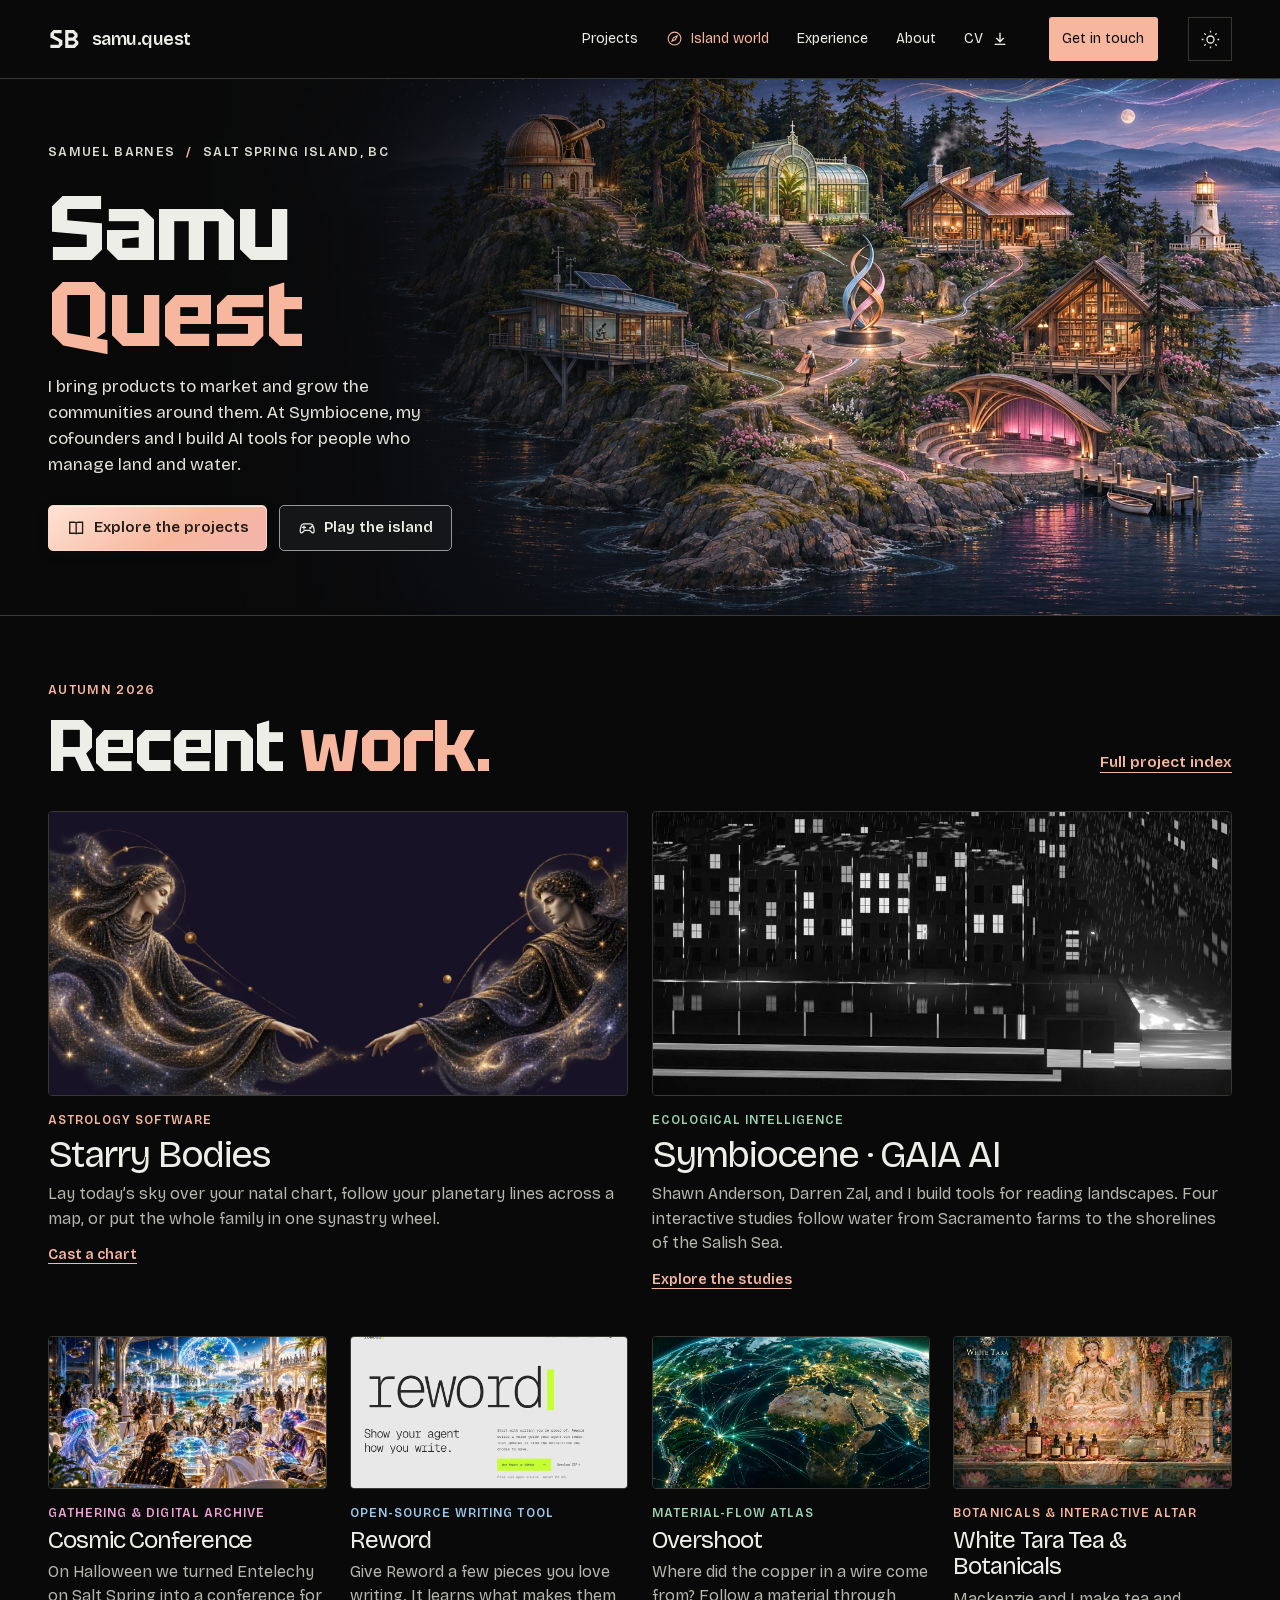
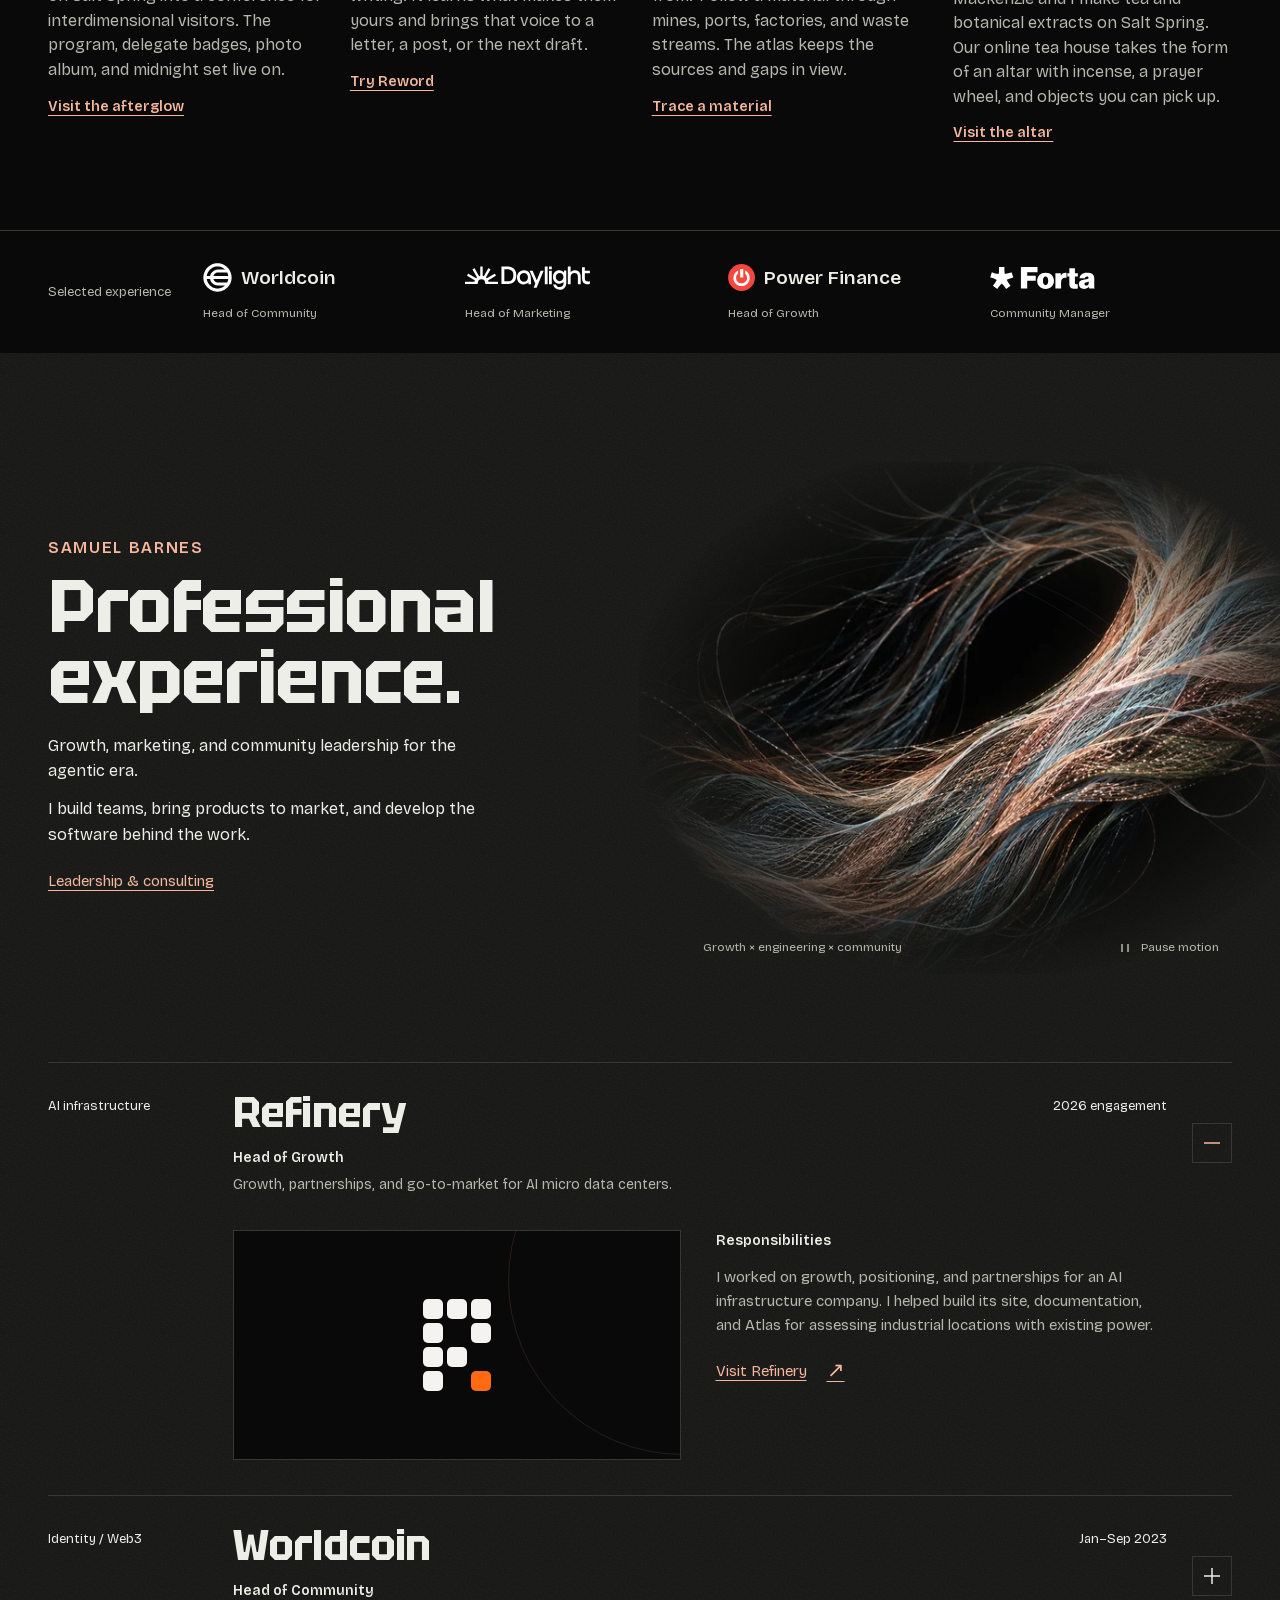
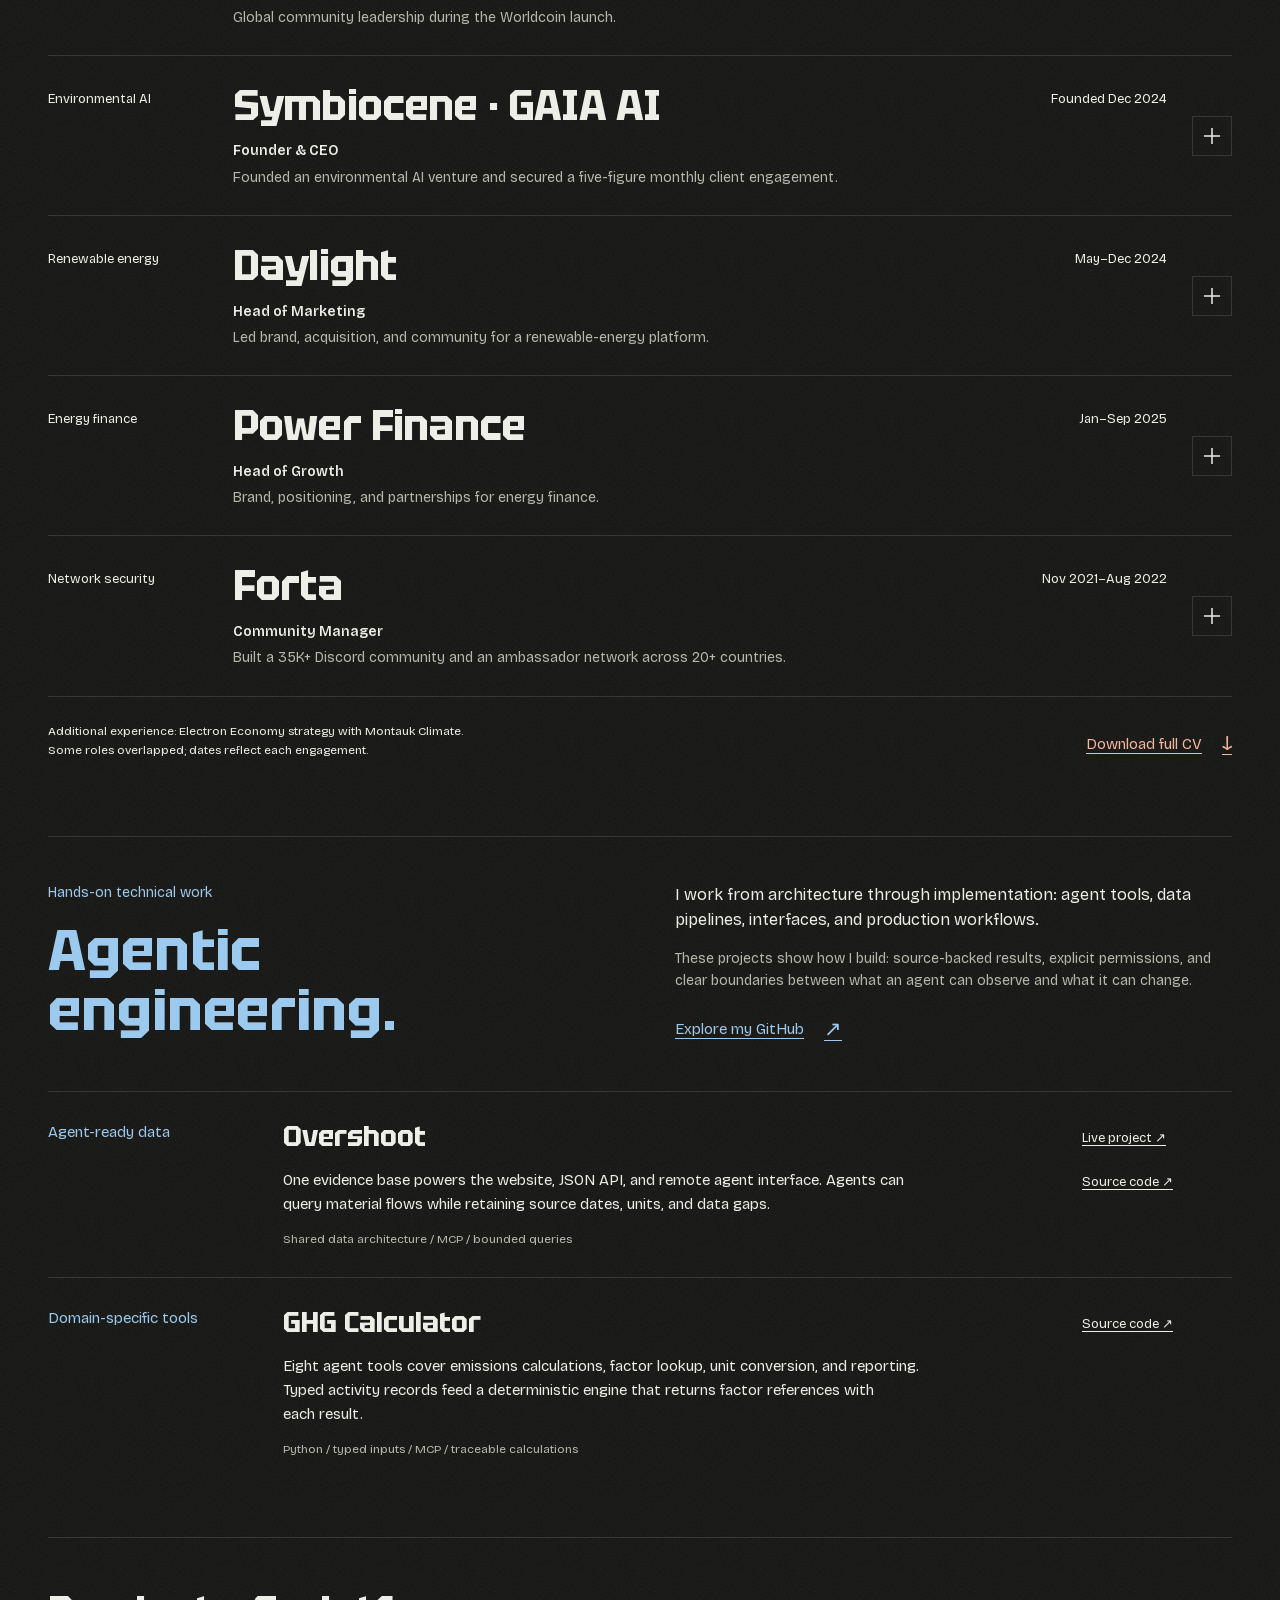
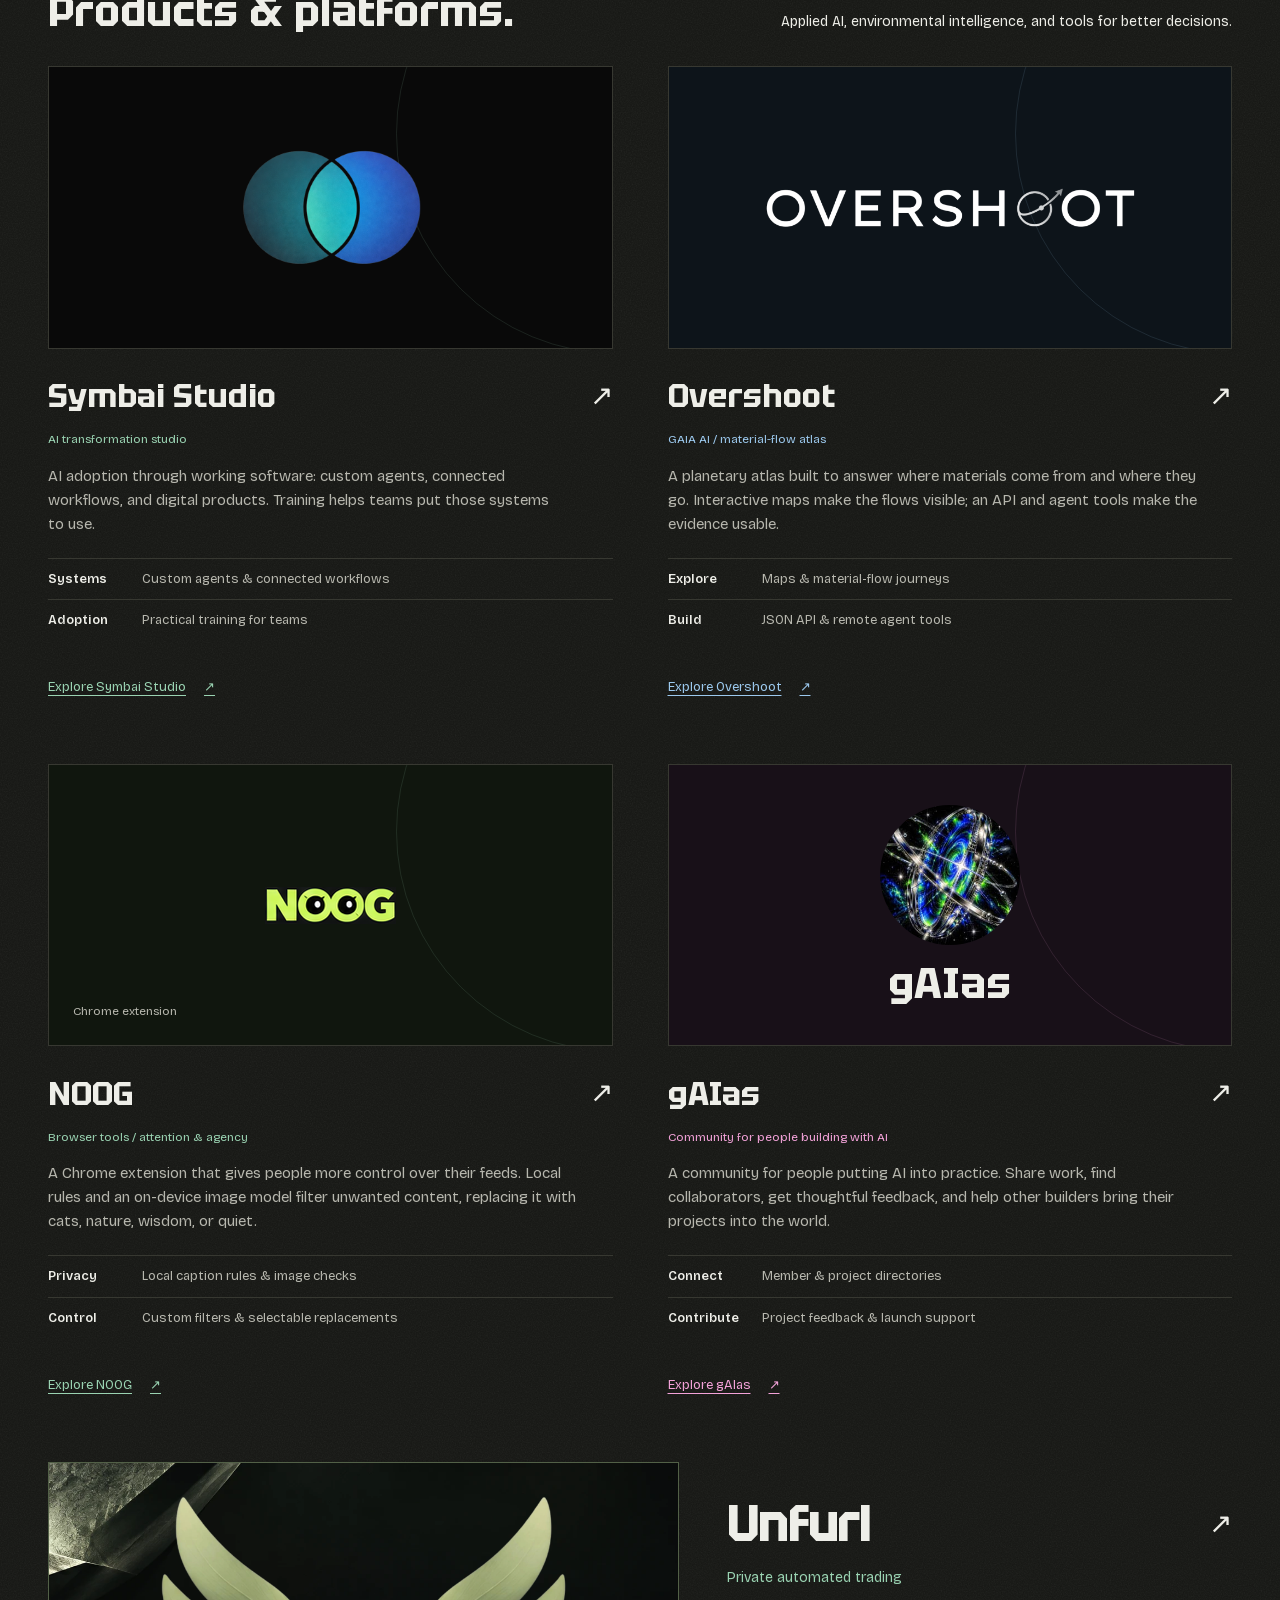
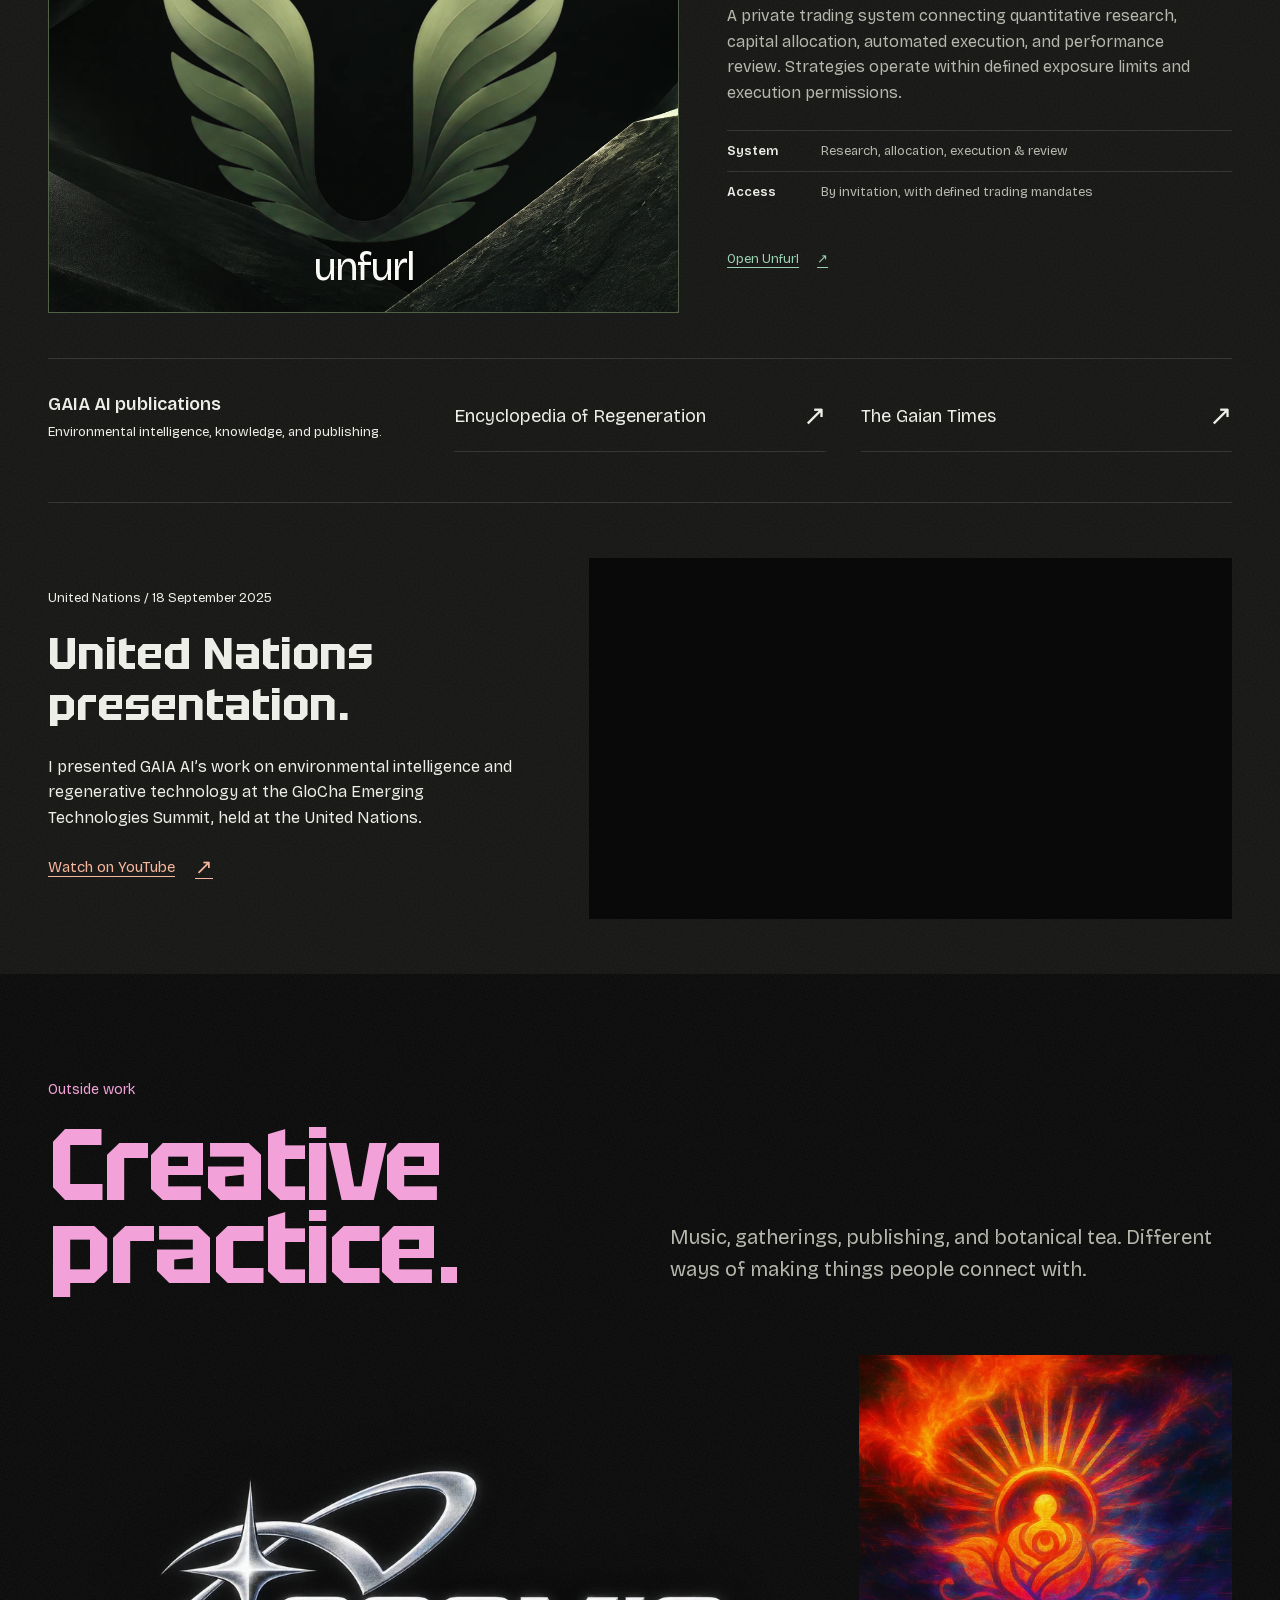
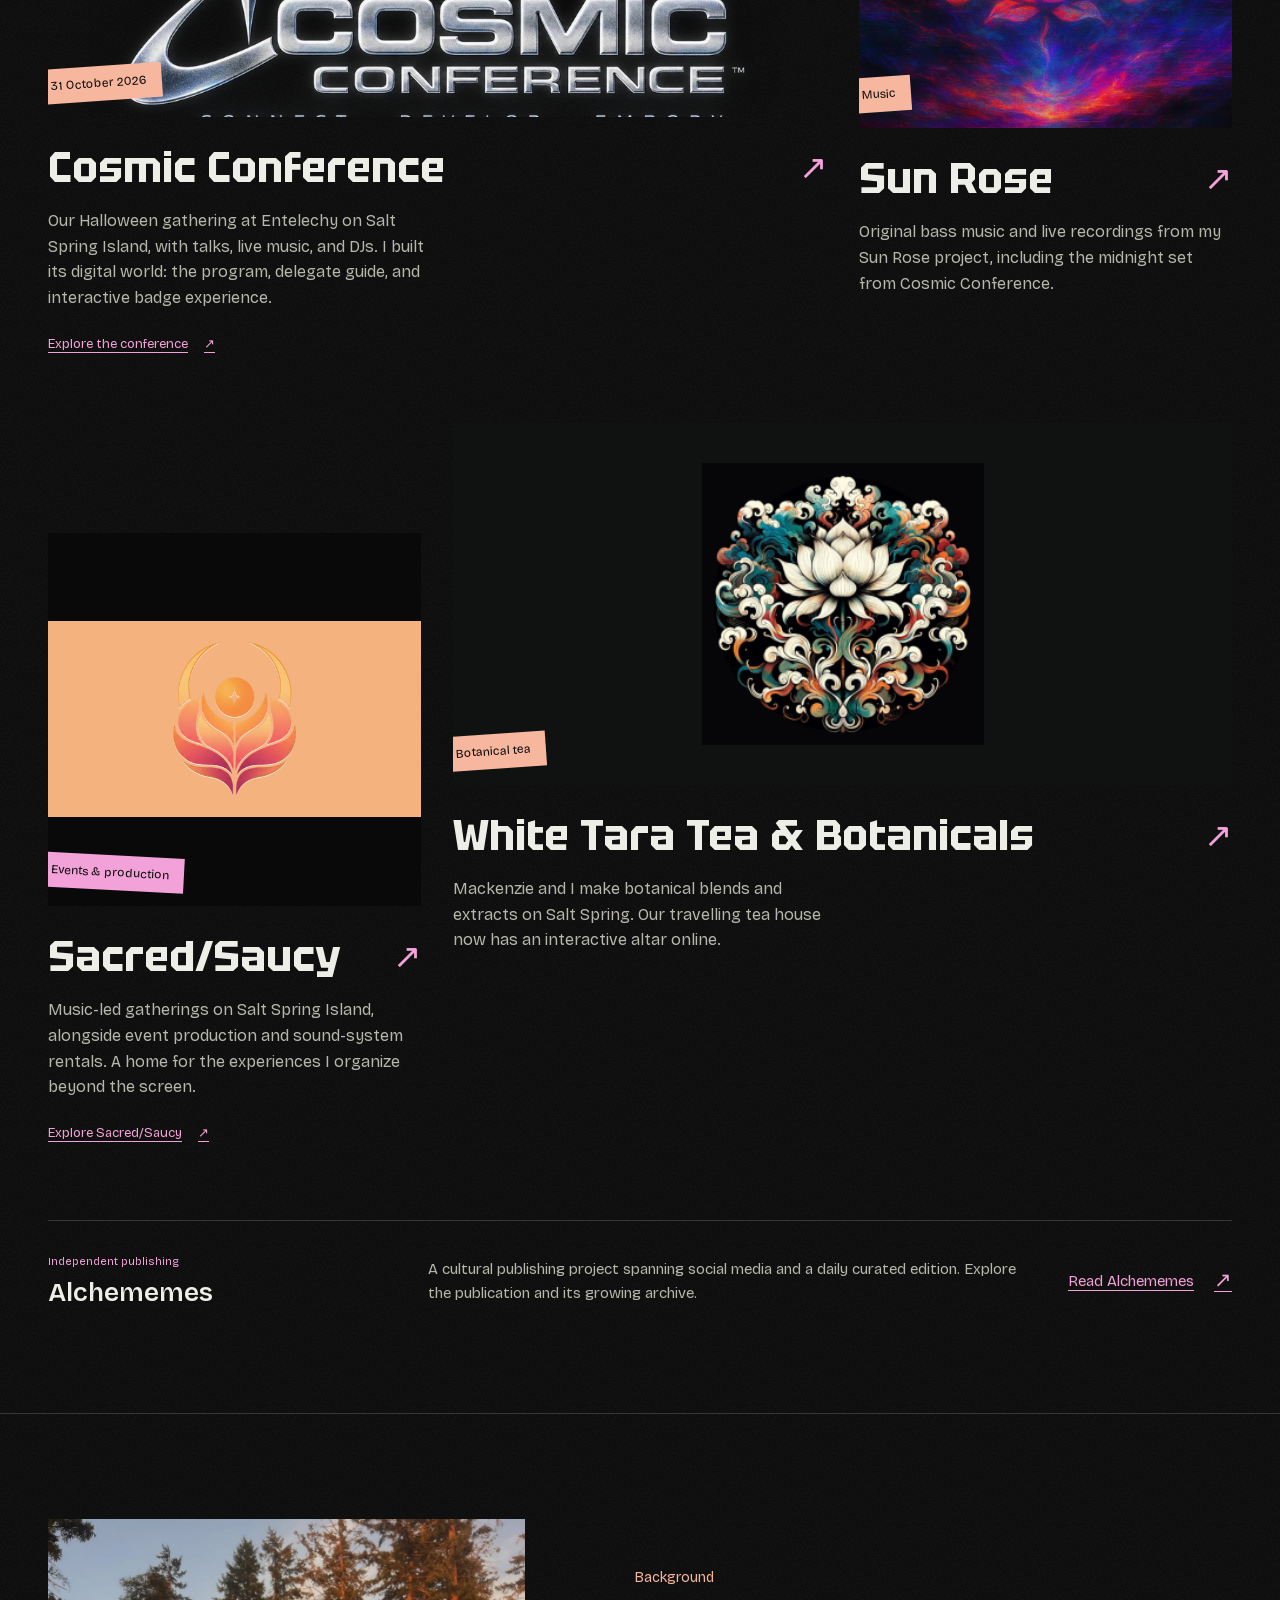
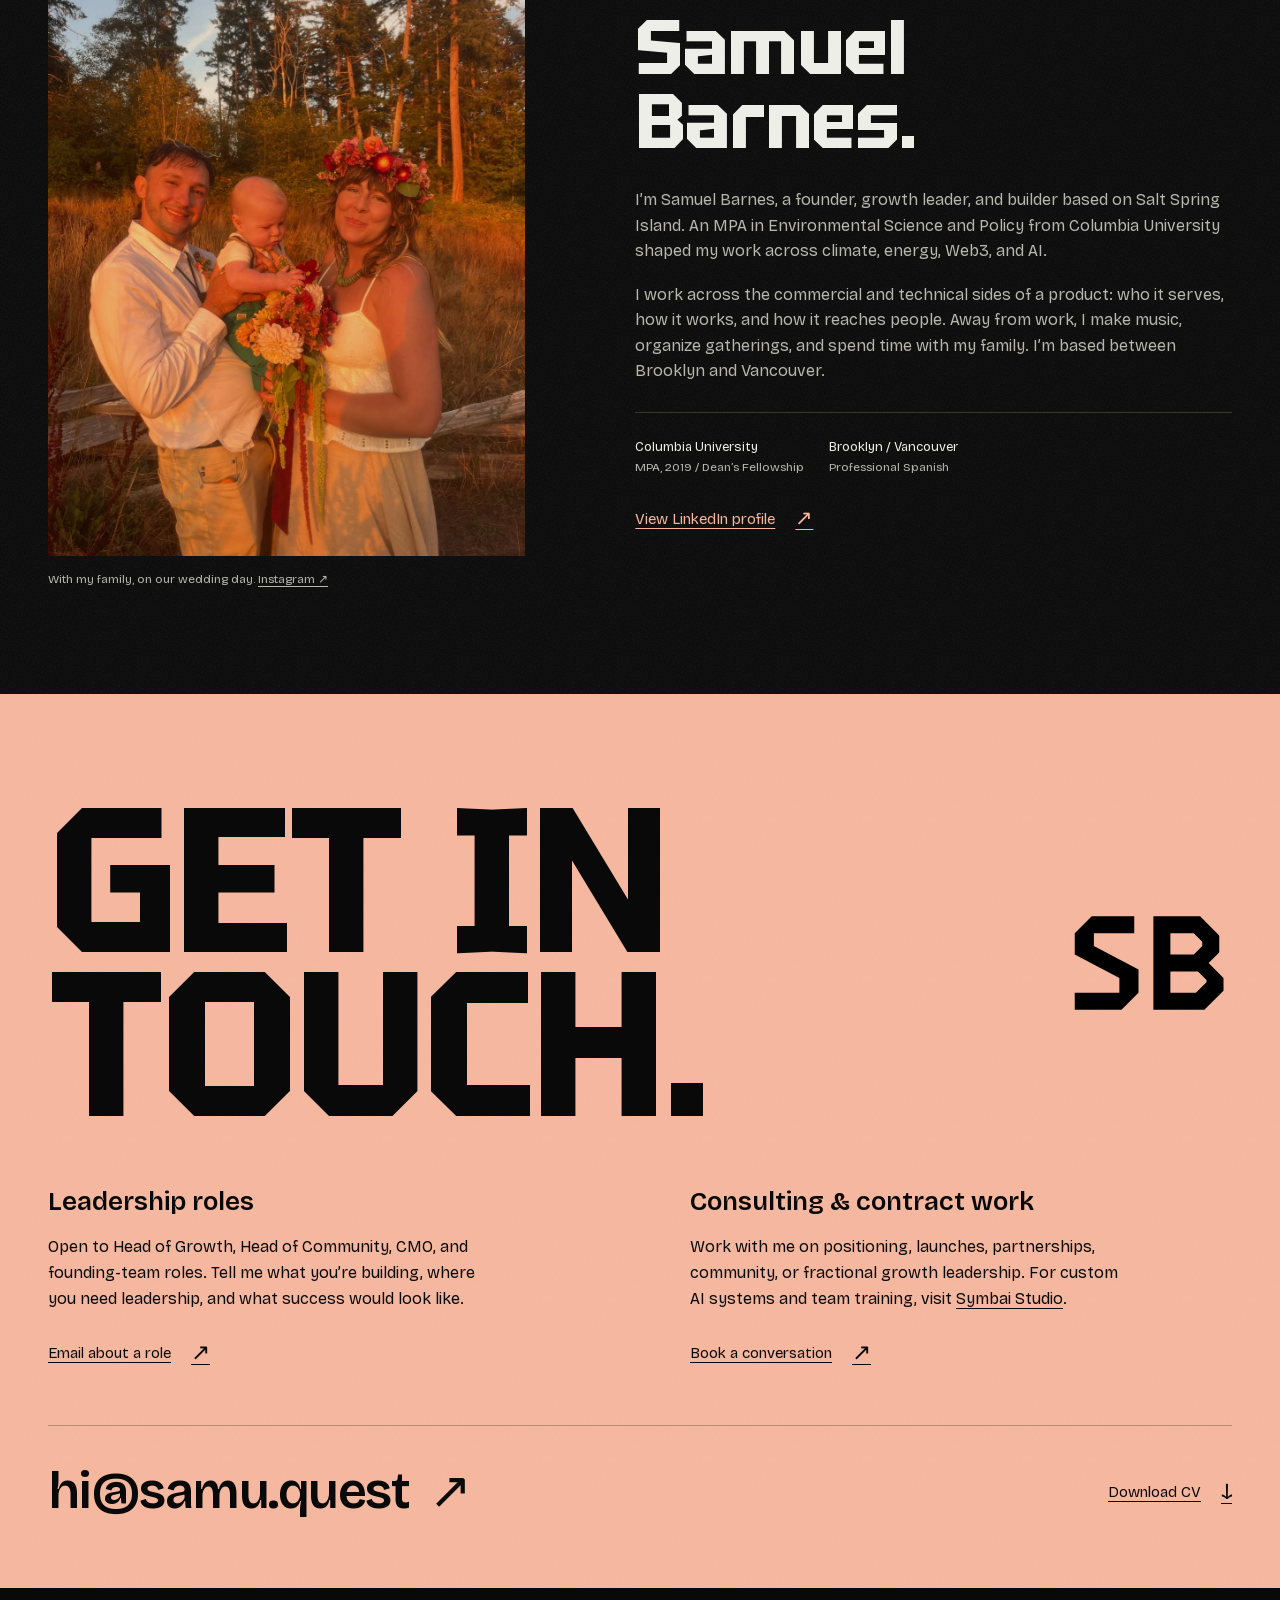
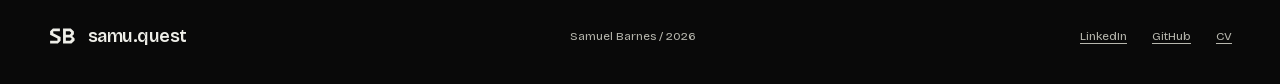
==== commit 77ad7711: "Restore the homepage introduction to Samu’s growth and ecological AI work" ====
--- a/index.html
+++ b/index.html
@@ -35,8 +35,8 @@
  <picture class="quest-landscape"><source media="(max-width: 680px)" srcset="/images/quest-island-mobile.webp"><img src="/images/quest-island.webp" width="1774" height="887" fetchpriority="high" alt="A copper observatory, mint glasshouse, and rose-lit waterfront stage on a Gulf Island threaded with light."></picture>
  <div class="wrap quest-cover-inner"><div class="cover-copy">
   <p class="cover-byline">Samuel Barnes <span aria-hidden="true">/</span> Salt Spring Island, BC</p>
-  <h1 id="hero-title"><a class="name-trigger" href="/sun-rose.html" aria-label="Samu, discover Sun Rose"><span class="name-letters" aria-hidden="true"><span>S</span><span>a</span><span>m</span><span>u</span></span></a> <em>Quest</em></h1>
-  <p class="cover-lede">I make software for reading the sky and tracing what moves through the Earth. On a good night there’s a dance floor, too.</p>
+  <h1 id="hero-title" aria-label="Samu Quest"><a class="name-trigger" href="/sun-rose.html" aria-label="Samu, discover Sun Rose"><span class="name-letters" aria-hidden="true"><span>S</span><span>a</span><span>m</span><span>u</span></span></a> <em>Quest</em></h1>
+  <p class="cover-lede">I bring products to market and grow the communities around them. At Symbiocene, my cofounders and I build AI tools for people who manage land and water.</p>
   <div class="quest-actions"><a class="quest-button primary" href="/projects/"><svg viewBox="0 0 20 20" fill="none" stroke="currentColor" stroke-width="1.45" aria-hidden="true"><path d="M3 3.5h5c1.2 0 2 .7 2 1.7 0-1 1-1.7 2.2-1.7H17v12h-4.8c-1.3 0-2.2.6-2.2 1.2 0-.6-.8-1.2-2-1.2H3Z"/><path d="M10 5.5v10"/></svg> Explore the projects</a><a class="quest-button glass" href="/world/"><svg viewBox="0 0 24 24" aria-hidden="true" fill="none" stroke="currentColor" stroke-width="1.65" stroke-linecap="round" stroke-linejoin="round"><path d="M7.3 6.5h9.4c2.5 0 3.5 2.1 4.3 7.3.7 4.5-1.4 5.6-4.1 2.6l-1.6-1.5H8.7l-1.6 1.5C4.4 19.4 2.3 18.3 3 13.8c.8-5.2 1.8-7.3 4.3-7.3Z"/><path d="M7.8 9.1v4M5.8 11.1h4"/><circle cx="16" cy="11.8" r=".65"/><circle cx="18.1" cy="9.9" r=".65"/></svg> Play the island</a></div>
  </div></div>
 </section>
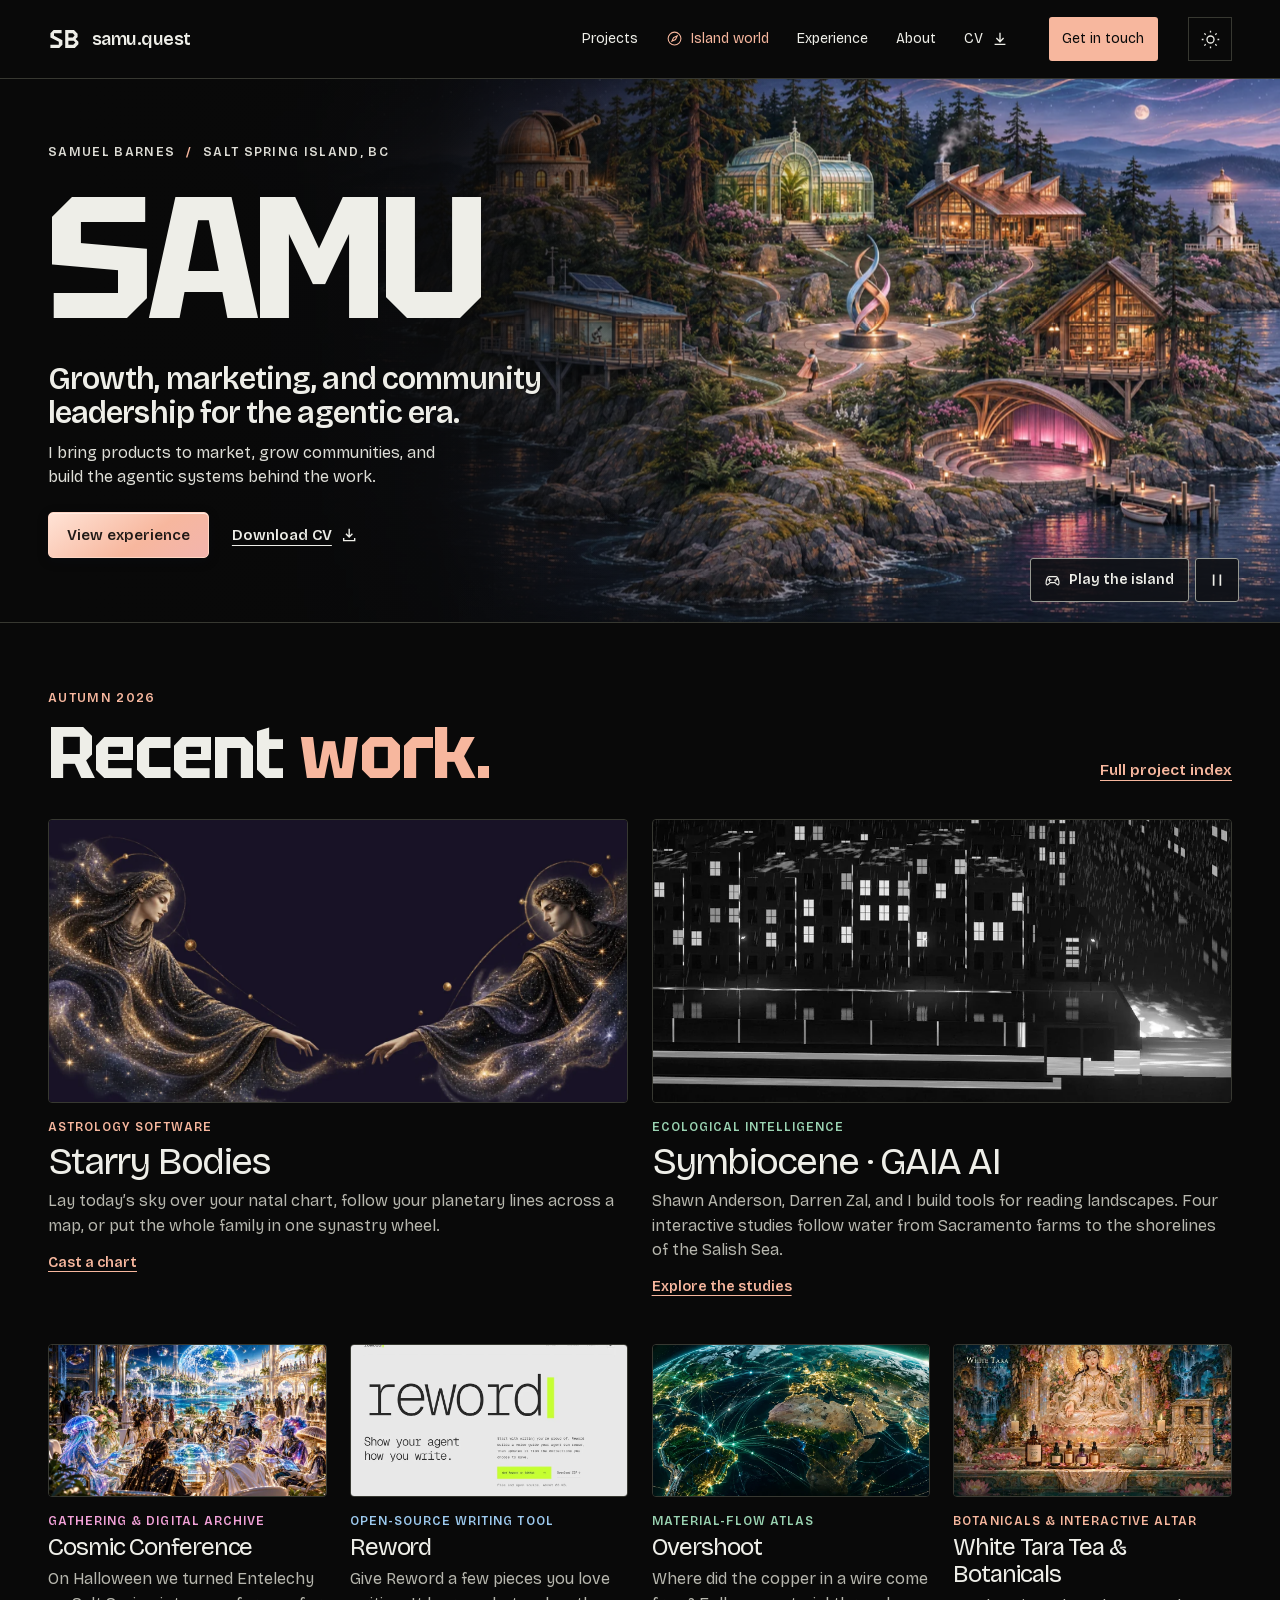
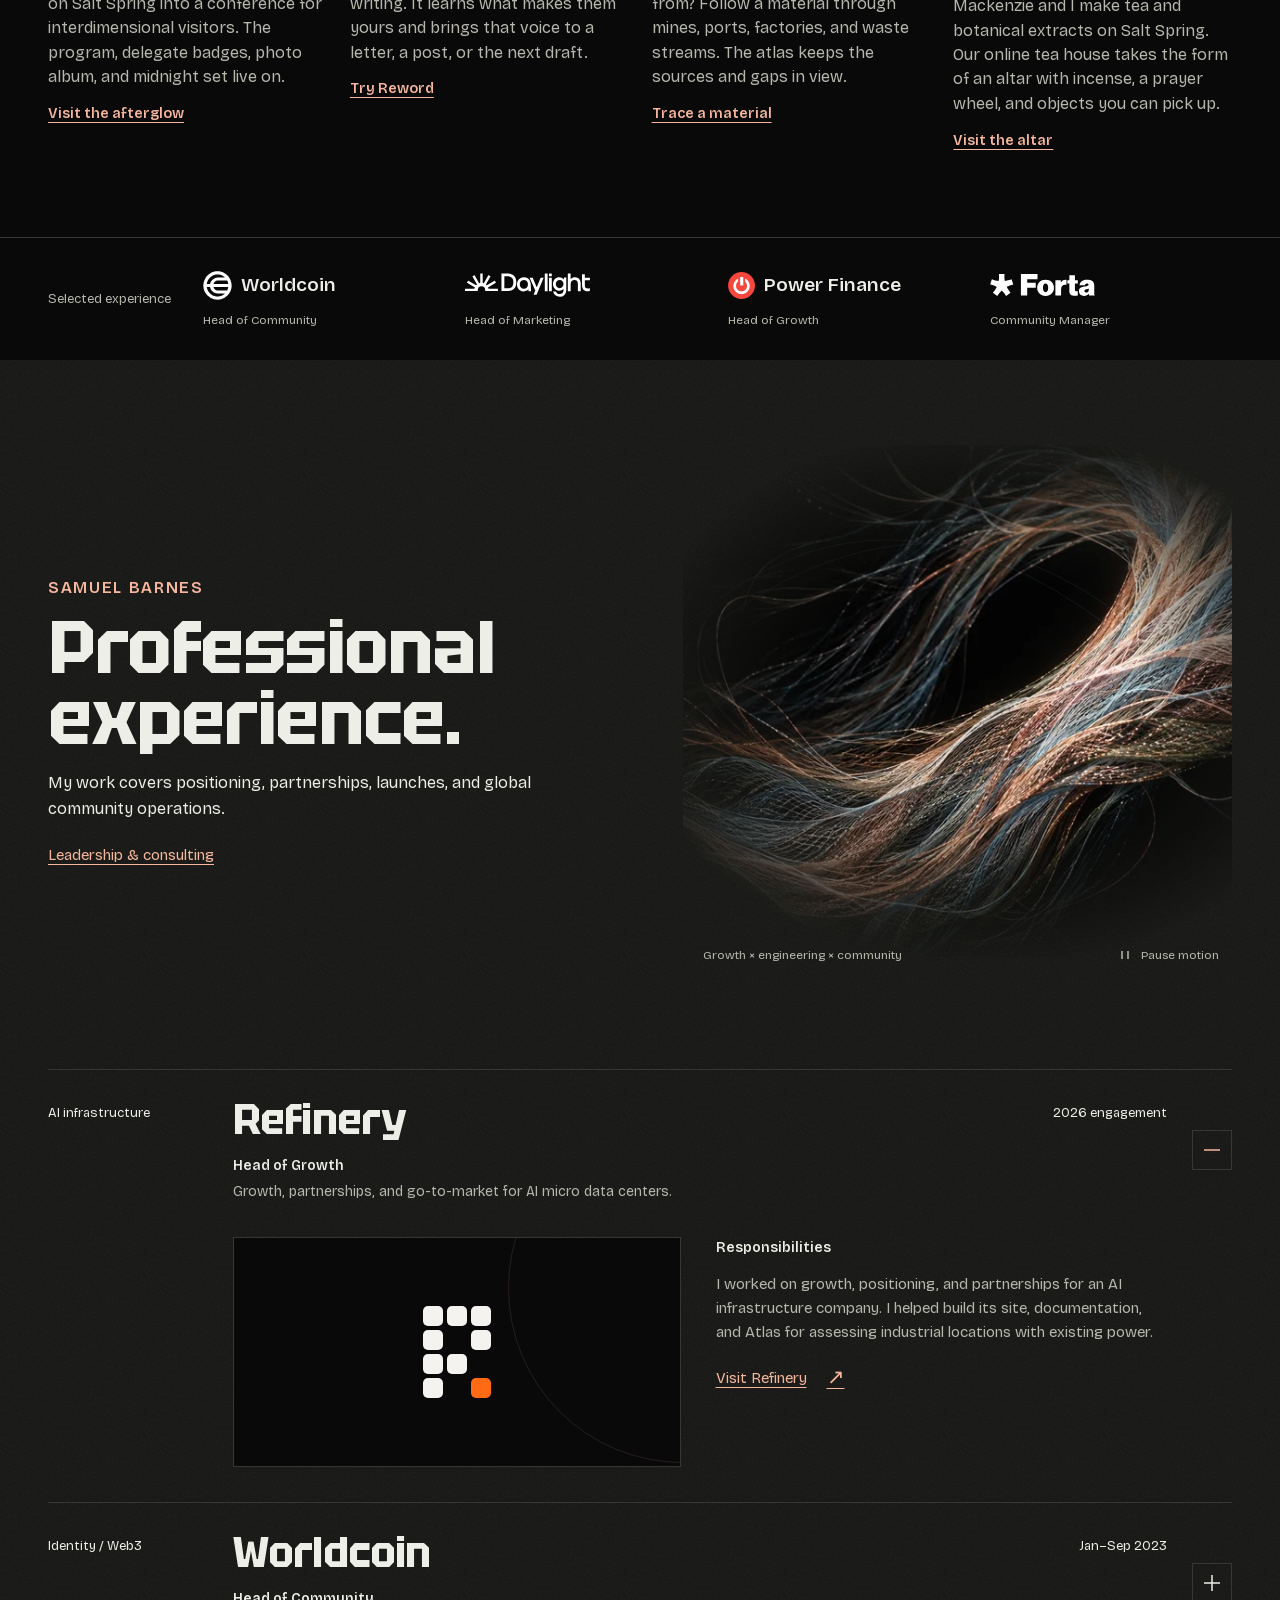
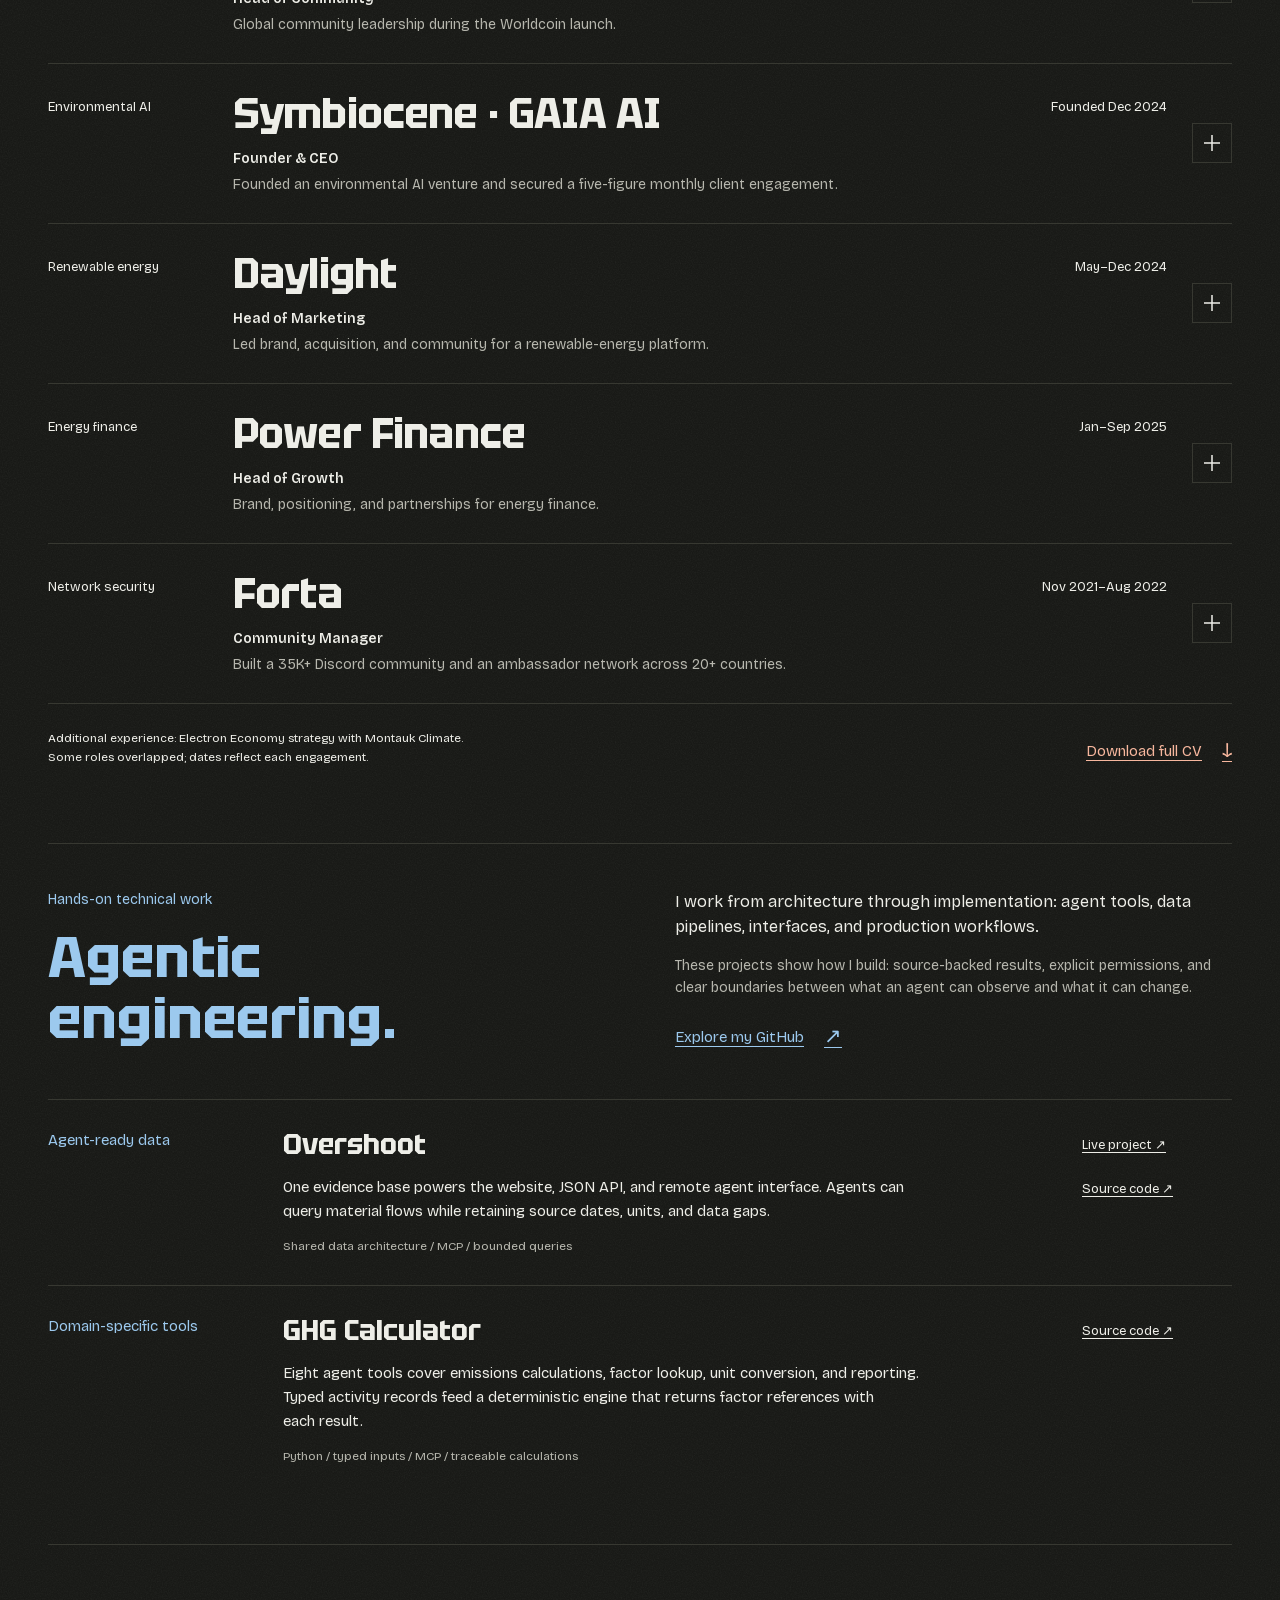
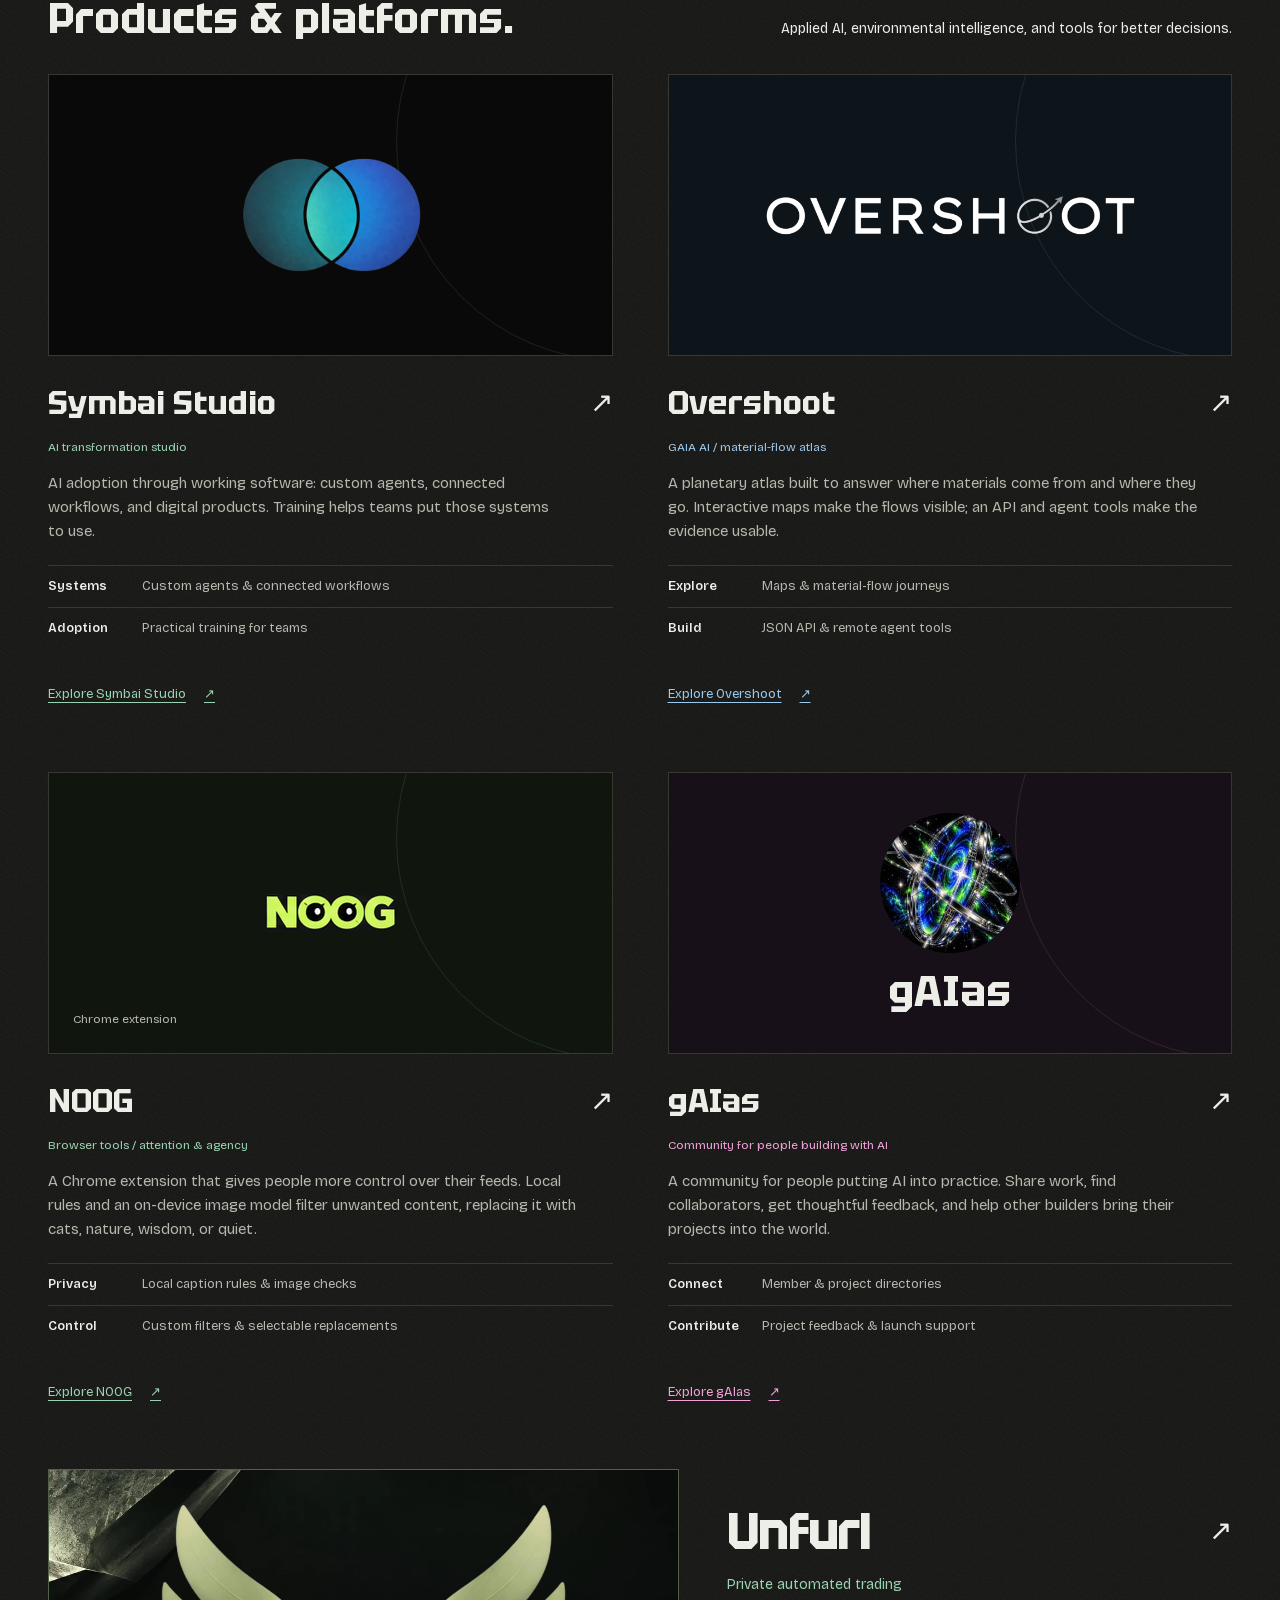
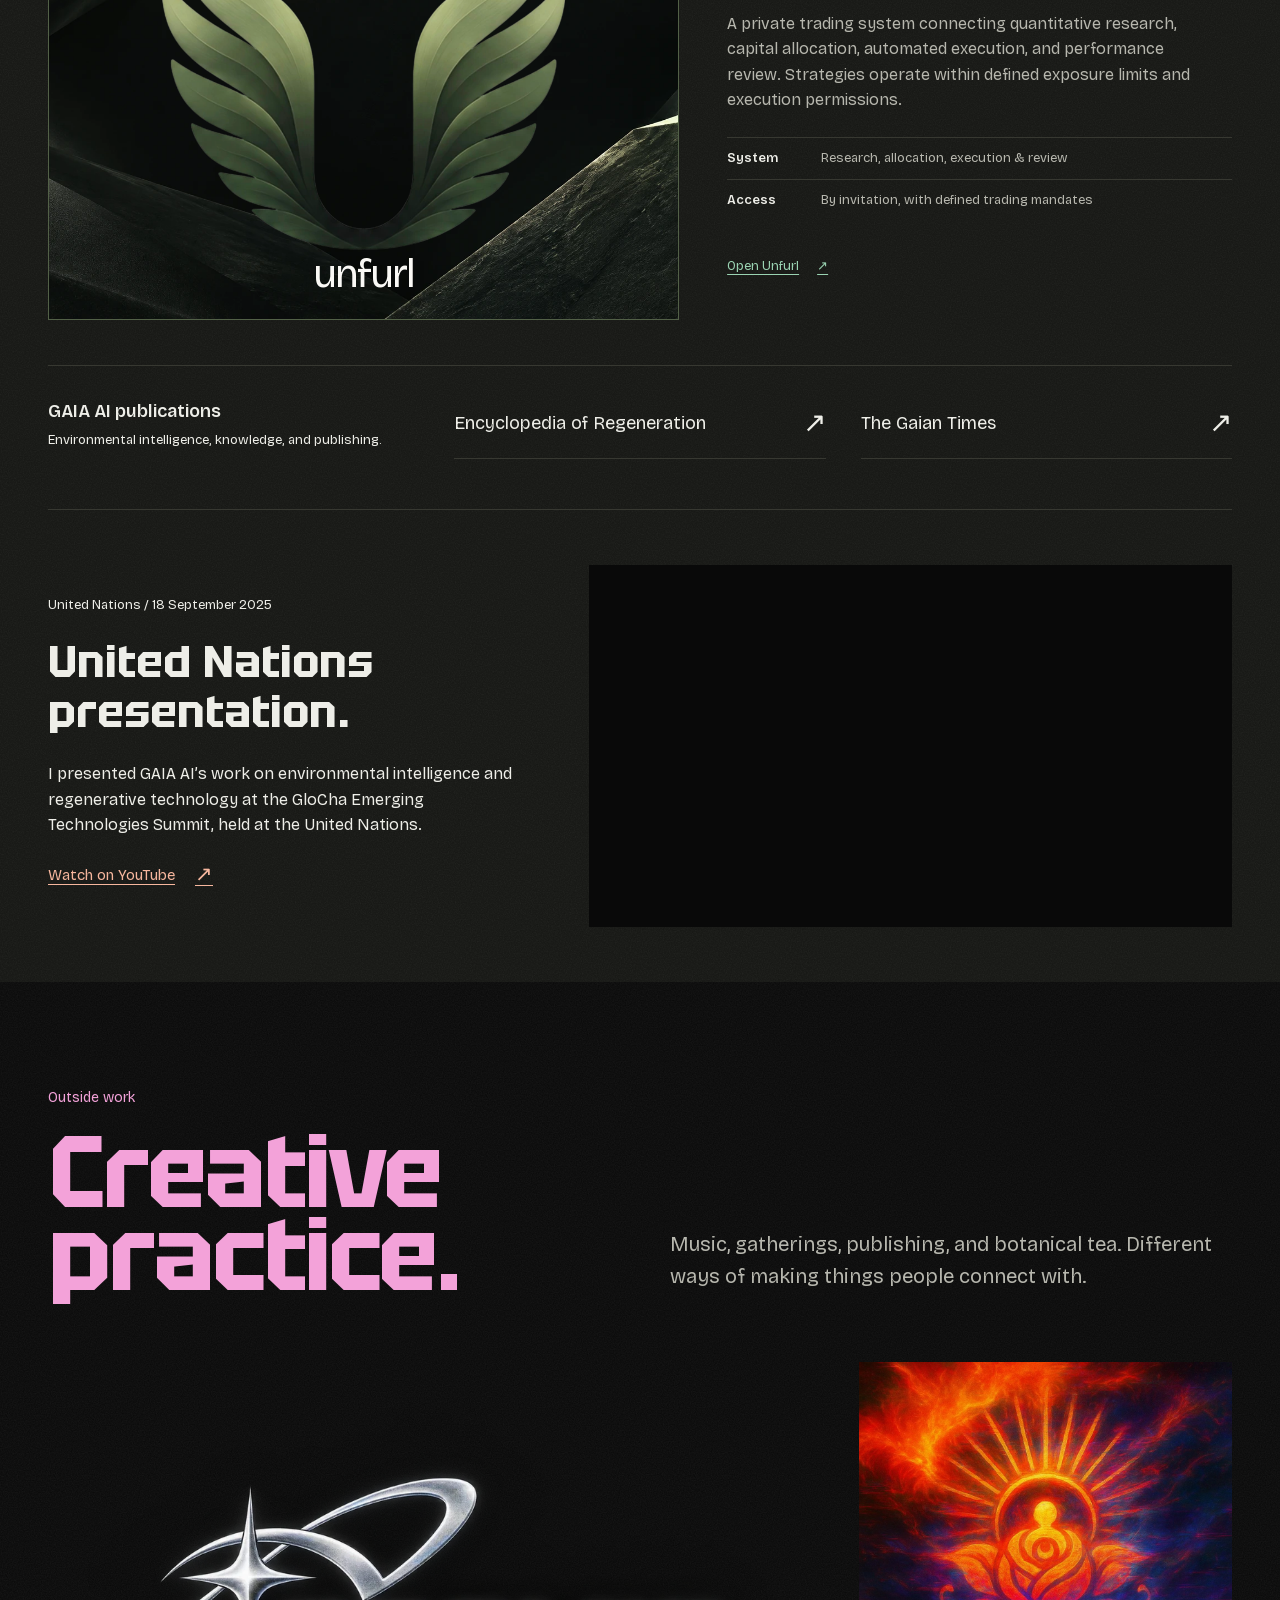
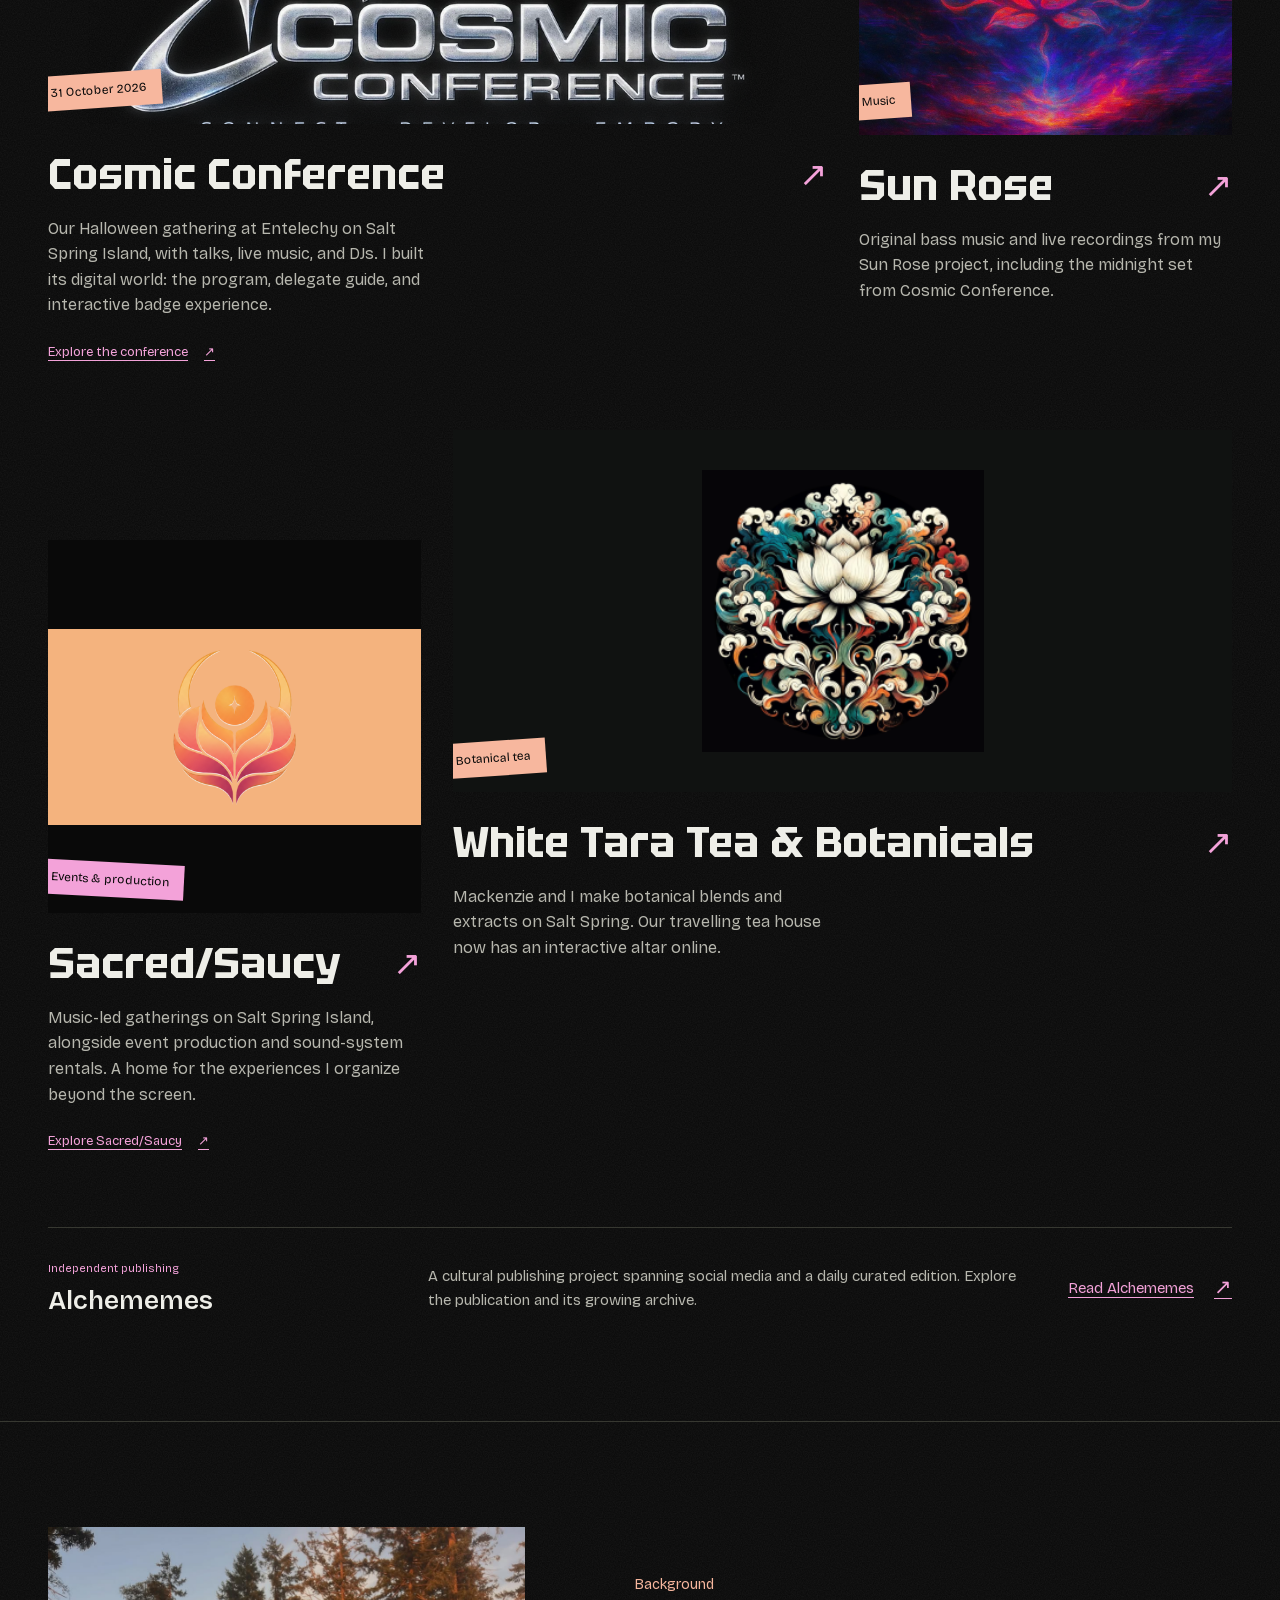
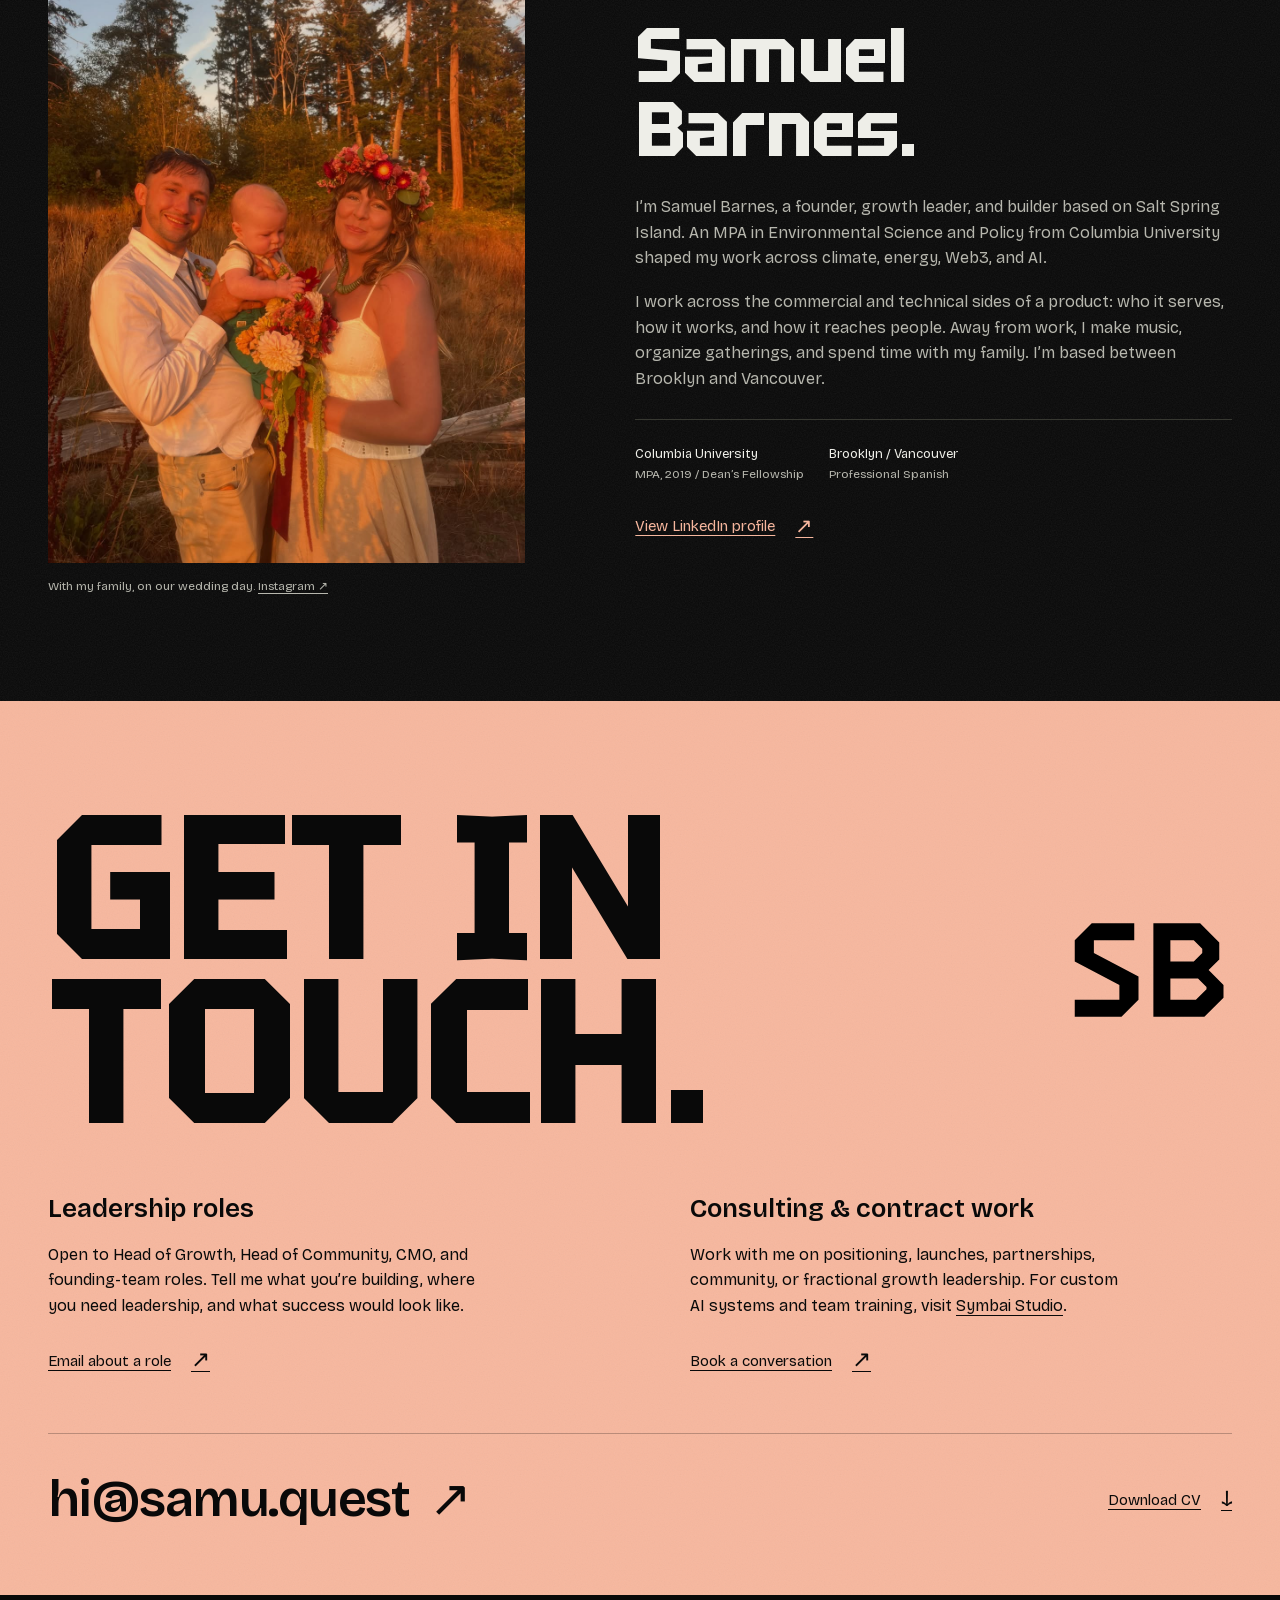
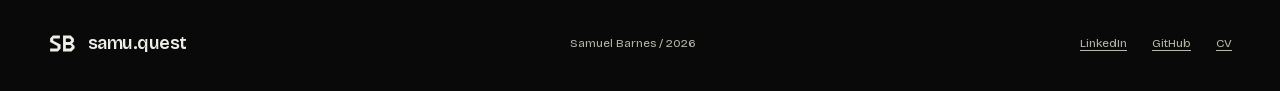
==== commit 84f0c84c: "Restore the animated SAMU wordmark and professional portfolio hero" ====
--- a/index.html
+++ b/index.html
@@ -2,20 +2,21 @@
 <html lang="en" data-theme="dark">
 <head>
  <meta charset="utf-8"><meta name="viewport" content="width=device-width, initial-scale=1">
- <title>Samu Quest — Projects, music &amp; ecological intelligence by Samuel Barnes</title>
- <meta name="description" content="The projects of Samuel Barnes, from Starry Bodies and Symbiocene to Sun Rose and White Tara. Browse the collection or wander the playable island.">
+ <link rel="preload" href="/assets/fonts/tektur-700.woff2" as="font" type="font/woff2" crossorigin>
+ <title>Samuel Barnes — Growth, Marketing &amp; Community Leadership | samu.quest</title>
+ <meta name="description" content="Growth, marketing, and community leadership for the agentic era. Explore Samuel Barnes’s experience, ventures, and independent projects.">
  <meta name="theme-color" content="#090909"><link rel="canonical" href="https://samu.quest/">
- <meta property="og:title" content="Samu Quest — The projects of Samuel Barnes">
- <meta property="og:description" content="A playable island and a field guide to software, ecological research, writing, and music from Salt Spring Island.">
+ <meta property="og:title" content="Samuel Barnes — Growth, Marketing &amp; Community Leadership">
+ <meta property="og:description" content="I bring products to market, grow communities, and build the agentic systems behind the work.">
  <meta property="og:type" content="website"><meta property="og:url" content="https://samu.quest/">
  <meta property="og:image" content="https://samu.quest/images/quest-island.webp">
  <meta property="og:image:width" content="1774"><meta property="og:image:height" content="887">
  <meta property="og:image:alt" content="A copper observatory, cedar workshop, and rose-lit stage around a sculpture of woven light.">
  <meta name="twitter:card" content="summary_large_image"><link rel="icon" href="favicon.svg?v=d8fd05dae6" type="image/svg+xml">
- <script src="assets/theme.js?v=1a2bb9f0b8"></script><link rel="stylesheet" href="assets/site.css?v=fb22c8c6bb"><link rel="stylesheet" href="assets/hero-art.css?v=ecdcac8c7a"><link rel="stylesheet" href="assets/unfurl.css?v=7d3ccad656"><script src="assets/hero-art.js?v=06f456ee48" defer></script><script src="assets/site.js?v=ae59f50cda" defer></script><script src="assets/motion.js?v=2c75ed26c1" defer></script><script src="assets/easter-eggs.js?v=29e3e66fe4" defer></script><script src="assets/updates.js?v=island-1" defer></script>
+ <script src="assets/theme.js?v=1a2bb9f0b8"></script><link rel="stylesheet" href="assets/site.css?v=fb22c8c6bb"><link rel="stylesheet" href="assets/hero-art.css?v=ecdcac8c7a"><link rel="stylesheet" href="assets/unfurl.css?v=7d3ccad656"><script src="assets/hero-art.js?v=72598f3f7a" defer></script><script src="assets/site.js?v=ae59f50cda" defer></script><script src="assets/motion.js?v=cb957264b2" defer></script><script src="assets/easter-eggs.js?v=29e3e66fe4" defer></script><script src="assets/updates.js?v=island-1" defer></script>
   <script defer src="/_vercel/insights/script.js"></script>
   <script defer src="https://noog.symbai.studio/portfolio-metrics.js"></script>
- <link rel="stylesheet" href="/assets/quest.css">
+ <link rel="stylesheet" href="/assets/quest.css?v=6b8d44f118">
 </head>
 <body class="quest-shell">
 <a class="skip" href="#main">Skip to content</a>
@@ -32,13 +33,39 @@
  </nav>
 </header><main id="main" tabindex="-1">
 <section class="quest-cover" aria-labelledby="hero-title">
- <picture class="quest-landscape"><source media="(max-width: 680px)" srcset="/images/quest-island-mobile.webp"><img src="/images/quest-island.webp" width="1774" height="887" fetchpriority="high" alt="A copper observatory, mint glasshouse, and rose-lit waterfront stage on a Gulf Island threaded with light."></picture>
+ <div class="quest-landscape" id="island-artwork"><div class="island-print">
+  <picture><source media="(max-width: 680px)" srcset="/images/quest-island-mobile.webp"><img src="/images/quest-island.webp" width="1774" height="887" fetchpriority="high" alt="A copper observatory, mint glasshouse, and rose-lit waterfront stage on a Gulf Island threaded with light."></picture>
+  <svg class="island-lights" aria-hidden="true" focusable="false">
+   <defs>
+    <radialGradient id="lens-light"><stop stop-color="#fff5cd" stop-opacity=".9"/><stop offset=".24" stop-color="#ffd2a0" stop-opacity=".6"/><stop offset="1" stop-color="#f7b79e" stop-opacity="0"/></radialGradient>
+    <g id="painted-lights" fill="none">
+     <path class="light-thread sky-thread" pathLength="100" stroke="#f7b79e" d="M561 17C602 -9 622 34 666 18S701 2 723 -3"/>
+     <path class="light-thread sky-thread blue" pathLength="100" stroke="#b3dfff" d="M600 15C650 39 665 -4 711 15S760 17 796 -5"/>
+     <path class="light-thread sculpture-thread" pathLength="100" stroke="#a9d7f5" d="M540 129C561 150 531 158 527 175Q523 188 540 202"/>
+     <path class="light-thread sculpture-thread copper" pathLength="100" stroke="#ffce9a" d="M544 136C516 156 551 163 555 181Q558 190 541 204"/>
+     <ellipse class="lighthouse-glow" cx="811" cy="92" rx="15" ry="7" fill="url(#lens-light)"/>
+    </g>
+   </defs>
+   <svg class="lights-wide" width="100%" height="100%" viewBox="0 0 870 435" preserveAspectRatio="xMidYMid slice"><use href="#painted-lights"/></svg>
+   <svg class="lights-mobile" width="100%" height="100%" viewBox="252 0 618 435" preserveAspectRatio="xMidYMid slice"><use href="#painted-lights"/></svg>
+  </svg>
+ </div></div>
  <div class="wrap quest-cover-inner"><div class="cover-copy">
   <p class="cover-byline">Samuel Barnes <span aria-hidden="true">/</span> Salt Spring Island, BC</p>
-  <h1 id="hero-title" aria-label="Samu Quest"><a class="name-trigger" href="/sun-rose.html" aria-label="Samu, discover Sun Rose"><span class="name-letters" aria-hidden="true"><span>S</span><span>a</span><span>m</span><span>u</span></span></a> <em>Quest</em></h1>
-  <p class="cover-lede">I bring products to market and grow the communities around them. At Symbiocene, my cofounders and I build AI tools for people who manage land and water.</p>
-  <div class="quest-actions"><a class="quest-button primary" href="/projects/"><svg viewBox="0 0 20 20" fill="none" stroke="currentColor" stroke-width="1.45" aria-hidden="true"><path d="M3 3.5h5c1.2 0 2 .7 2 1.7 0-1 1-1.7 2.2-1.7H17v12h-4.8c-1.3 0-2.2.6-2.2 1.2 0-.6-.8-1.2-2-1.2H3Z"/><path d="M10 5.5v10"/></svg> Explore the projects</a><a class="quest-button glass" href="/world/"><svg viewBox="0 0 24 24" aria-hidden="true" fill="none" stroke="currentColor" stroke-width="1.65" stroke-linecap="round" stroke-linejoin="round"><path d="M7.3 6.5h9.4c2.5 0 3.5 2.1 4.3 7.3.7 4.5-1.4 5.6-4.1 2.6l-1.6-1.5H8.7l-1.6 1.5C4.4 19.4 2.3 18.3 3 13.8c.8-5.2 1.8-7.3 4.3-7.3Z"/><path d="M7.8 9.1v4M5.8 11.1h4"/><circle cx="16" cy="11.8" r=".65"/><circle cx="18.1" cy="9.9" r=".65"/></svg> Play the island</a></div>
+  <h1 id="hero-title" aria-label="SAMU"><a class="name-trigger" href="/sun-rose.html" aria-label="SAMU, discover Sun Rose"><span class="name-letters" aria-hidden="true"><span>S</span><span>A</span><span>M</span><span>U</span></span></a></h1>
+  <div class="hero-summary">
+   <p class="hero-role">Growth, marketing, and community leadership for the agentic era.</p>
+   <p class="hero-intro">I bring products to market, grow communities, and build the agentic systems behind the work.</p>
+  </div>
+  <div class="quest-actions">
+   <a class="quest-button primary" href="#work">View experience</a>
+   <a class="quest-button cover-cv" href="/samuel-barnes-cv.pdf" download="Samuel-Barnes-CV.pdf">Download CV <svg viewBox="0 0 20 20" fill="none" stroke="currentColor" stroke-width="1.5" aria-hidden="true"><path d="M10 3v9m-3.5-3.5L10 12l3.5-3.5M4 13v3h12v-3"/></svg></a>
+  </div>
  </div></div>
+ <div class="cover-art-controls">
+  <a class="quest-button glass" href="/world/"><svg viewBox="0 0 24 24" aria-hidden="true" fill="none" stroke="currentColor" stroke-width="1.65" stroke-linecap="round" stroke-linejoin="round"><path d="M7.3 6.5h9.4c2.5 0 3.5 2.1 4.3 7.3.7 4.5-1.4 5.6-4.1 2.6l-1.6-1.5H8.7l-1.6 1.5C4.4 19.4 2.3 18.3 3 13.8c.8-5.2 1.8-7.3 4.3-7.3Z"/><path d="M7.8 9.1v4M5.8 11.1h4"/><circle cx="16" cy="11.8" r=".65"/><circle cx="18.1" cy="9.9" r=".65"/></svg> Play the island</a>
+  <button class="art-motion-toggle" type="button" aria-controls="island-artwork hero-artwork" aria-pressed="false" hidden><svg viewBox="0 0 16 16" aria-hidden="true"><path class="pause-icon" d="M5 3v10m6-10v10"/><path class="play-icon" d="m5 3 7 5-7 5Z"/></svg><span class="sr-only">Pause motion</span></button>
+ </div>
 </section>
 <section class="quest-selected wrap" id="projects" aria-labelledby="selected-title">
  <div class="collection-heading"><div><p class="quest-kicker">Autumn 2026</p><h2 id="selected-title">Recent <em>work.</em></h2></div><a class="underlink" href="/projects/">Full project index</a></div>
@@ -84,13 +111,13 @@
  <li><a href="#forta"><span class="company-lockup"><img class="company-wordmark monochrome-logo" src="images/forta-logo.svg" width="76" height="16" alt="Forta" draggable="false"></span><span class="company-role">Community Manager</span></a></li>
  </ul></div></section>
 <section class="work-section" id="work" aria-labelledby="work-title"><div class="wrap">
- <div class="work-head quest-career"><div><p class="quest-kicker">Samuel Barnes</p><h2 id="work-title">Professional<br>experience.</h2><p class="career-tag">Growth, marketing, and community leadership for the agentic era.</p><p>I build teams, bring products to market, and develop the software behind the work.</p><a class="text-link" href="growth-practice.html">Leadership &amp; consulting</a></div><figure class="hero-art" aria-labelledby="art-caption">
+ <div class="work-head quest-career"><div><p class="quest-kicker">Samuel Barnes</p><h2 id="work-title">Professional<br>experience.</h2><p>My work covers positioning, partnerships, launches, and global community operations.</p><a class="text-link" href="growth-practice.html">Leadership &amp; consulting</a></div><figure class="hero-art" aria-labelledby="art-caption">
   <div class="art-viewport" id="hero-artwork"><div class="art-perspective">
    <img class="art-image art-night" src="images/woven-light.webp" srcset="images/woven-light-960.webp 960w, images/woven-light.webp 1536w" sizes="(max-width: 700px) 100vw, 55vw" width="1536" height="1024" loading="lazy" alt="Fine copper, blue, and rose filaments weave into a flowing fabric of light.">
    <img class="art-image art-daylight" src="images/woven-daylight.webp" srcset="images/woven-daylight-960.webp 960w, images/woven-daylight.webp 1536w" sizes="(max-width: 700px) 100vw, 55vw" width="1536" height="1024" loading="lazy" alt="Copper, slate-blue, and rose threads form the same flowing weave in soft daylight.">
    <svg class="art-filaments" viewBox="0 0 600 600" fill="none" aria-hidden="true"><g class="filament-front"><path d="M-40 570C170 560 500 260 670-60"/><path d="M-50 530C210 590 420 220 690-30"/><path d="M-70 500C220 560 500 170 660-80"/></g><g class="filament-back"><path d="M-70 330C130 40 390 70 670 470"/><path d="M-90 350C170 70 400 30 700 490"/></g></svg>
   </div></div>
-  <figcaption id="art-caption"><span>Growth × engineering × community</span><button class="art-motion-toggle" type="button" aria-pressed="false" aria-controls="hero-artwork" hidden><svg viewBox="0 0 16 16" aria-hidden="true"><path class="pause-icon" d="M5 4v8m6-8v8"/><path class="play-icon" d="m6 3 6 5-6 5Z"/></svg><span>Pause motion</span></button></figcaption>
+  <figcaption id="art-caption"><span>Growth × engineering × community</span><button class="art-motion-toggle" type="button" aria-pressed="false" aria-controls="island-artwork hero-artwork" hidden><svg viewBox="0 0 16 16" aria-hidden="true"><path class="pause-icon" d="M5 4v8m6-8v8"/><path class="play-icon" d="m6 3 6 5-6 5Z"/></svg><span>Pause motion</span></button></figcaption>
  </figure></div>
  <div class="case-list">
 <details class="case-study" id="refinery" open><summary><span class="case-sector">AI infrastructure</span><span class="case-identity"><span class="case-heading" role="heading" aria-level="3">Refinery</span><span class="case-role">Head of Growth</span><span class="case-description">Growth, partnerships, and go-to-market for AI micro data centers.</span></span><span class="case-date">2026 engagement</span><span class="case-toggle" aria-hidden="true"><svg viewBox="0 0 24 24"><path d="M4 12h16"/><path class="vertical" d="M12 4v16"/></svg></span></summary><div class="case-body"><div class="brand-panel case-brand"><img src="images/refinery-logo.svg" width="152" height="200" alt="Refinery logo" loading="lazy"></div><div><h4>Responsibilities</h4><p>I worked on growth, positioning, and partnerships for an AI infrastructure company. I helped build its site, documentation, and Atlas for assessing industrial locations with existing power.</p><a class="text-link" href="https://refinery.io" target="_blank" rel="noopener noreferrer">Visit Refinery <span aria-hidden="true">↗</span></a></div></div></details>
--- a/assets/quest.css
+++ b/assets/quest.css
@@ -15,18 +15,50 @@
 .quest-shell .nav-contact { background: var(--action); color: #090909; padding-inline: .85rem; border-radius: 3px; }
 .quest-shell .theme-toggle { color: var(--ink); }
 .quest-cover {
+  --accent-ink: #f7b79e; --sky-ink: #9cc9ee; --pink: #f3a2d9; --mint-ink: #9ad3b2;
   position: relative; isolation: isolate; overflow: hidden;
   color: #eeeee8; background: #090909; border-bottom: 1px solid #373831;
-}
-.quest-landscape { position: absolute; inset: 0 0 0 14%; z-index: -2; }
-.quest-landscape img { display: block; height: 100%; width: 100%; object-fit: cover; object-position: 63% 52%; }
+  view-timeline: --island-cover block;
+}
+.quest-landscape { position: absolute; inset: 0 0 0 14%; z-index: -2; overflow: hidden; }
+.island-print, .island-print picture, .island-lights { position: absolute; inset: 0; width: 100%; height: 100%; }
+.island-print {
+  transform: translate3d(var(--art-x,0px),var(--art-y,0px),0) scale(1.035);
+  transition: transform 650ms var(--ease-out);
+}
+.quest-landscape img { display: block; height: 100%; width: 100%; object-fit: cover; object-position: center; }
+.island-lights { opacity: 0; pointer-events: none; }
+.quest-cover[data-running] .island-lights { opacity: 1; }
+.lights-mobile { display: none; }
+.light-thread { stroke-linecap: round; stroke-width: 1; stroke-dasharray: 12 120; stroke-dashoffset: 16; }
+.sky-thread { stroke-width: .68; }
+.light-thread, .lighthouse-glow { animation: island-thread 8s ease-in-out infinite paused; }
+.sky-thread.blue { animation-delay: -4s; }
+.sculpture-thread { animation-duration: 5.6s; }
+.sculpture-thread.copper { animation-delay: -2.8s; }
+.lighthouse-glow { animation: island-lens 6s ease-in-out infinite paused; }
+.quest-cover[data-running="true"] :is(.light-thread,.lighthouse-glow) { animation-play-state: running; }
+@keyframes island-thread {
+  0% { opacity: 0; stroke-dashoffset: 14; }
+  14% { opacity: .85; }
+  65% { opacity: .7; }
+  80%, 100% { opacity: 0; stroke-dashoffset: -104; }
+}
+@keyframes island-lens { 0%, 72%, 100% { opacity: .15; } 36% { opacity: .95; } }
 .quest-cover::before {
-  content: ''; position: absolute; inset: 0; z-index: -1;
-  background: linear-gradient(90deg,#090909 3%,rgba(9,9,9,.98) 18%,rgba(9,9,9,.89) 29%,rgba(9,9,9,.45) 45%,rgba(9,9,9,0) 65%),
+  content: ''; position: absolute; inset: 0; z-index: -1; pointer-events: none;
+  background: linear-gradient(90deg,#090909 5%,rgba(9,9,9,.98) 23%,rgba(9,9,9,.89) 34%,rgba(9,9,9,.53) 46%,transparent 65%),
               linear-gradient(0deg,rgba(9,9,9,.34),transparent 23%);
 }
+.quest-cover::after {
+  content: ''; position: absolute; inset: 0; z-index: -1; pointer-events: none;
+  background: url('constellation.svg') center / cover; opacity: 0;
+  transition: opacity 460ms ease;
+}
+.constellation-mode .quest-cover::after { opacity: .88; }
+.constellation-mode .quest-cover h1 { color: var(--pink); }
 .quest-cover-inner { min-height: clamp(490px,41vw,690px); display: flex; align-items: center; padding-block: clamp(3.6rem,5vw,6.5rem); }
-.cover-copy { width: min(45%, 40rem); }
+.cover-copy { width: min(46%,40rem); }
 .cover-byline, .quest-kicker, .art-kind, .island-kind {
   font: 600 .79rem/1.4 var(--quest-body); letter-spacing: .105em; text-transform: uppercase;
 }
@@ -37,16 +69,32 @@
   font-family: var(--quest-display); font-weight: 700; letter-spacing: -.025em;
 }
 .quest-cover h1 {
-  font-size: clamp(4.8rem,7.1vw,8.6rem); line-height: .94;
-  margin: .28em 0 .19em; text-wrap: balance;
-}
-.quest-cover h1 em, .collection-heading em, .archive-head em, .world-intro em { font-style: normal; }
-.quest-cover h1 em { display: block; color: #f7b79e; }
+  font-size: clamp(5.65rem,13.45vw,12.3rem); line-height: .98; letter-spacing: -.045em;
+  margin: .08em 0 .11em -.026em;
+}
+.quest-cover .name-letters { vertical-align: top; }
+.quest-cover .name-letters > span { --tint: var(--accent-ink); --lift: -.045em; transform-origin: center 80%; }
+.quest-cover .name-letters > span:nth-child(2) { --tint: var(--sky-ink); --lift: -.085em; }
+.quest-cover .name-letters > span:nth-child(3) { --tint: var(--pink); --lift: -.06em; }
+.quest-cover .name-letters > span:nth-child(4) { --tint: var(--mint-ink); --lift: -.09em; }
+.quest-cover .name-arriving > span { animation-name: samu-arrive; animation-duration: 720ms; }
+@keyframes samu-arrive {
+  0% { opacity: .1; color: var(--tint); transform: translateY(.23em) rotate(2deg); }
+  58% { opacity: 1; }
+  74% { transform: translateY(-.025em) rotate(-.45deg); }
+  100% { opacity: 1; transform: none; }
+}
+.quest-cover .name-trigger:focus-visible .name-letters > span { color: var(--tint); transform: translateY(var(--lift)); }
+@media (hover: hover) and (pointer: fine) {
+  .quest-cover .name-trigger:hover .name-letters > span { color: var(--tint); transform: translateY(var(--lift)); }
+}
+.collection-heading em, .archive-head em, .world-intro em { font-style: normal; }
 .exhibit[data-place="field-station"] .art-kind { color: var(--mint-ink); }
 .exhibit[data-place="stage"] .art-kind { color: var(--pink); }
 .exhibit[data-place="workshop"] .art-kind { color: var(--sky-ink); }
-.cover-lede { max-width: 24em; font: 400 clamp(1.03rem,1.35vw,1.32rem)/1.5 var(--quest-body); color: #e4e2db; }
-.quest-actions { display: flex; gap: .7rem; flex-wrap: wrap; margin-top: 1.7rem; }
+.quest-cover .hero-role { max-width: 25ch; margin: 0 0 .65rem; font-size: clamp(1.65rem,2.4vw,2.35rem); }
+.quest-cover .hero-intro { max-width: 42ch; margin: 0; font-size: clamp(1rem,1.2vw,1.13rem); line-height: 1.5; color: #deded7; }
+.quest-actions { display: flex; gap: .7rem 1.1rem; align-items: center; flex-wrap: wrap; margin-top: 1.45rem; }
 .quest-button {
   display: inline-flex; flex: none; align-items: center; justify-content: center; gap: .55em;
   min-height: 46px; padding: .72rem 1.12rem; border: 1px solid transparent; border-radius: 5px;
@@ -60,6 +108,18 @@
 .quest-button.primary:hover { background: #ffd9c5; color: #201917; }
 .quest-button.glass { color: #eeeee8; background: #17181ae8; border-color: #939999; }
 .quest-button.glass:hover { background: #2e3031; color: #fff; border-color: #eeeee8; }
+.quest-button.cover-cv { color: #eeeee8; padding-inline: .28rem; text-decoration: underline; text-underline-offset: .3em; }
+.quest-button.cover-cv:hover, .quest-button.cover-cv:focus-visible { color: var(--accent-ink); }
+.cover-cv svg { transition: transform var(--motion-base) var(--ease-out); }
+.cover-cv:is(:hover,:focus-visible) svg { transform: translateY(2px); }
+.cover-art-controls { position: absolute; display: flex; align-items: center; right: clamp(1rem,3.2vw,3.5rem); bottom: 1.25rem; gap: .4rem; }
+.cover-art-controls :is(.quest-button,.art-motion-toggle) {
+  color: #eeeee8; background: #101115e8; border: 1px solid #979991; border-radius: 3px; min-height: 44px;
+}
+.cover-art-controls .quest-button { padding: .5rem .85rem; font-size: .875rem; }
+.cover-art-controls .art-motion-toggle { width: 44px; padding: 0; }
+.cover-art-controls .art-motion-toggle:is(:hover,:focus-visible) { color: var(--accent-ink); border-color: currentColor; }
+.cover-art-controls .art-motion-toggle svg { width: 18px; height: 18px; }
 .quest-kicker { color: var(--accent-ink,#f7b79e); margin-bottom: .75rem; }
 .quest-selected { padding-block: clamp(3.1rem,5.1vw,6rem) clamp(3.5rem,6vw,6.5rem); }
 .collection-heading, .archive-head { display: flex; align-items: flex-end; justify-content: space-between; gap: 2rem; }
@@ -89,8 +149,8 @@
 .exhibit-summary { max-width: 58ch; }
 .exhibit-action { margin-top: .25rem; font-size: .9rem; }
 .quest-career { align-items: center; }
-.quest-career .career-tag { font-size: 1.2rem; color: var(--ink); margin: 1.2rem 0 .4rem; }
-.quest-career .hero-art { min-width: 0; }
+.quest-career h2 { margin-bottom: 1rem; }
+.quest-career .hero-art { min-width: 0; overflow: clip; view-timeline: --hero block; }
 .quest-career .quest-kicker { font-size: .8rem; color: var(--accent-ink); }
 .quest-shell .about-photo { transform: none; }
 .archive-main { padding-block: clamp(3.2rem,6vw,6rem) 6rem; min-height: 75vh; }
@@ -147,13 +207,16 @@
 @media (max-width: 680px) {
   .quest-cover-inner { min-height: 0; width: min(calc(100% - 40px),490px); padding: 1.3rem 0 2.1rem; margin-top: clamp(180px,49vw,310px); }
   .quest-landscape { inset: 0 0 auto; height: clamp(230px,63vw,370px); }
-  .quest-landscape img { object-position: 53% 52%; }
-  .quest-cover::before { background: linear-gradient(0deg,#090909 0%,#090909 39%,rgba(9,9,9,.92) 50%,rgba(9,9,9,.05) 68%,transparent 85%); }
+  .quest-landscape::after { content: ''; position: absolute; inset: 0; background: linear-gradient(0deg,#090909 0%,rgba(9,9,9,.80) 12%,transparent 41%); }
+  .quest-cover::before { background: none; }
+  .lights-wide { display: none; }
+  .lights-mobile { display: inline; }
+  .cover-art-controls { top: .65rem; bottom: auto; right: .7rem; gap: .3rem; }
   .cover-copy { width: 100%; }
-  .quest-cover h1 { font-size: clamp(3.5rem,12.6vw,5.8rem); line-height: 1.04; margin: .19em 0 .14em; }
-  .quest-cover h1 em { display: inline; }
-  .cover-lede { font-size: 1.04rem; max-width: 31em; }
-  .quest-actions { margin-top: 1.1rem; gap: .55rem; }
+  .quest-cover h1 { font-size: clamp(5.05rem,26vw,8.35rem); margin-block: .08em .10em; }
+  .quest-cover .hero-role { font-size: clamp(1.45rem,5.7vw,1.75rem); max-width: 25ch; }
+  .quest-cover .hero-intro { max-width: 38ch; }
+  .quest-actions { margin-top: 1.2rem; gap: .55rem 1rem; }
   .quest-button { padding: .65rem .78rem; font-size: .9rem; }
   .cover-byline { font-size: .73rem; }
   .collection-heading { align-items: flex-end; gap: .7rem; }
@@ -169,7 +232,17 @@
   .index-search { width: 100%; }.index-search input { width: 100%; }
   .project-record { grid-template-columns: 68px minmax(0,1fr); gap: .8rem; }
 }
+@supports (animation-timeline: view()) {
+  @media (prefers-reduced-motion: no-preference) and (min-width: 681px) {
+    .quest-cover[data-paused="false"] .island-print {
+      animation: island-recede linear both; animation-timeline: --island-cover; animation-range: exit 0% exit 100%;
+    }
+    @keyframes island-recede { to { translate: 0 1.1%; } }
+  }
+}
 @media (prefers-reduced-motion: reduce) {
+  .quest-cover .island-lights { display: none; }
+  .island-print, .quest-cover .name-trigger:is(:hover,:focus-visible) .name-letters > span, .cover-cv:is(:hover,:focus-visible) svg { transform: none; }
   .exhibit > a:hover .exhibit-art img, .exhibit > a:focus-visible .exhibit-art img { transform: none; }
   .exhibit-art img { transition: none; }
 }
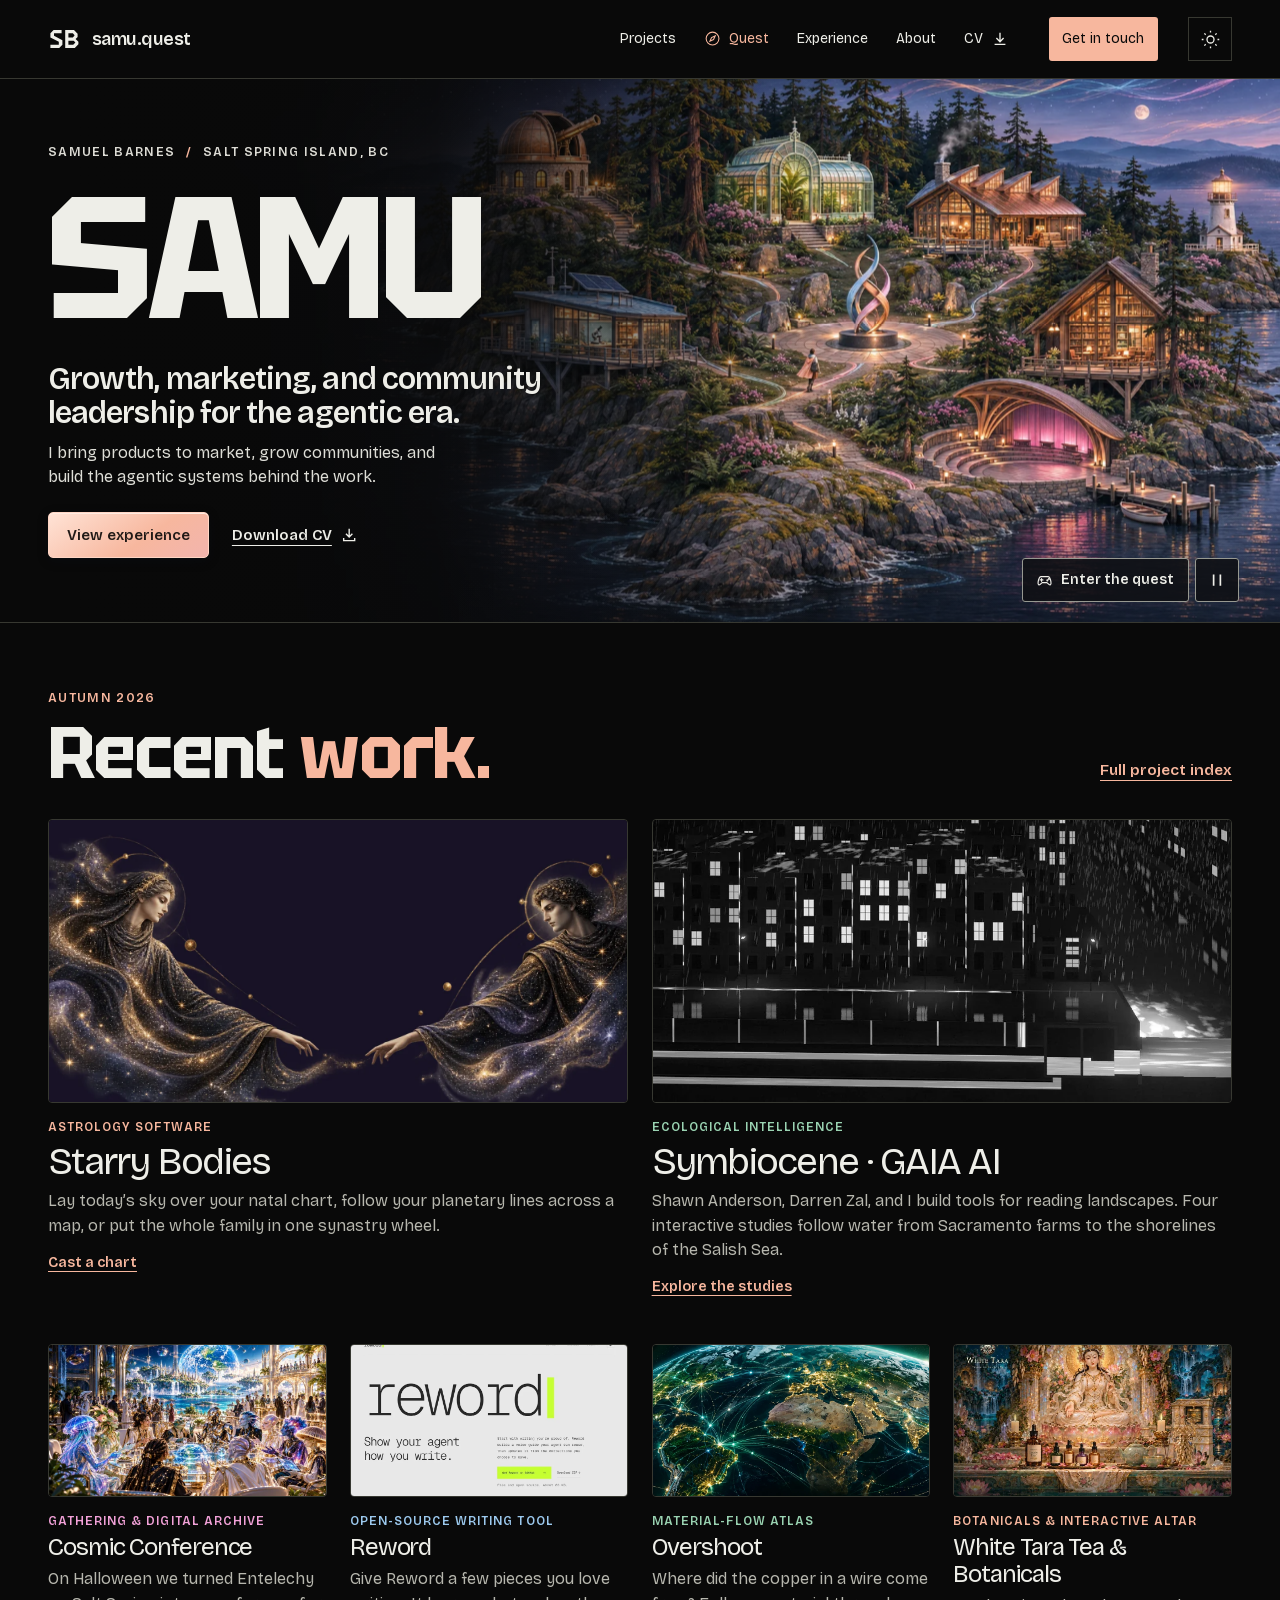
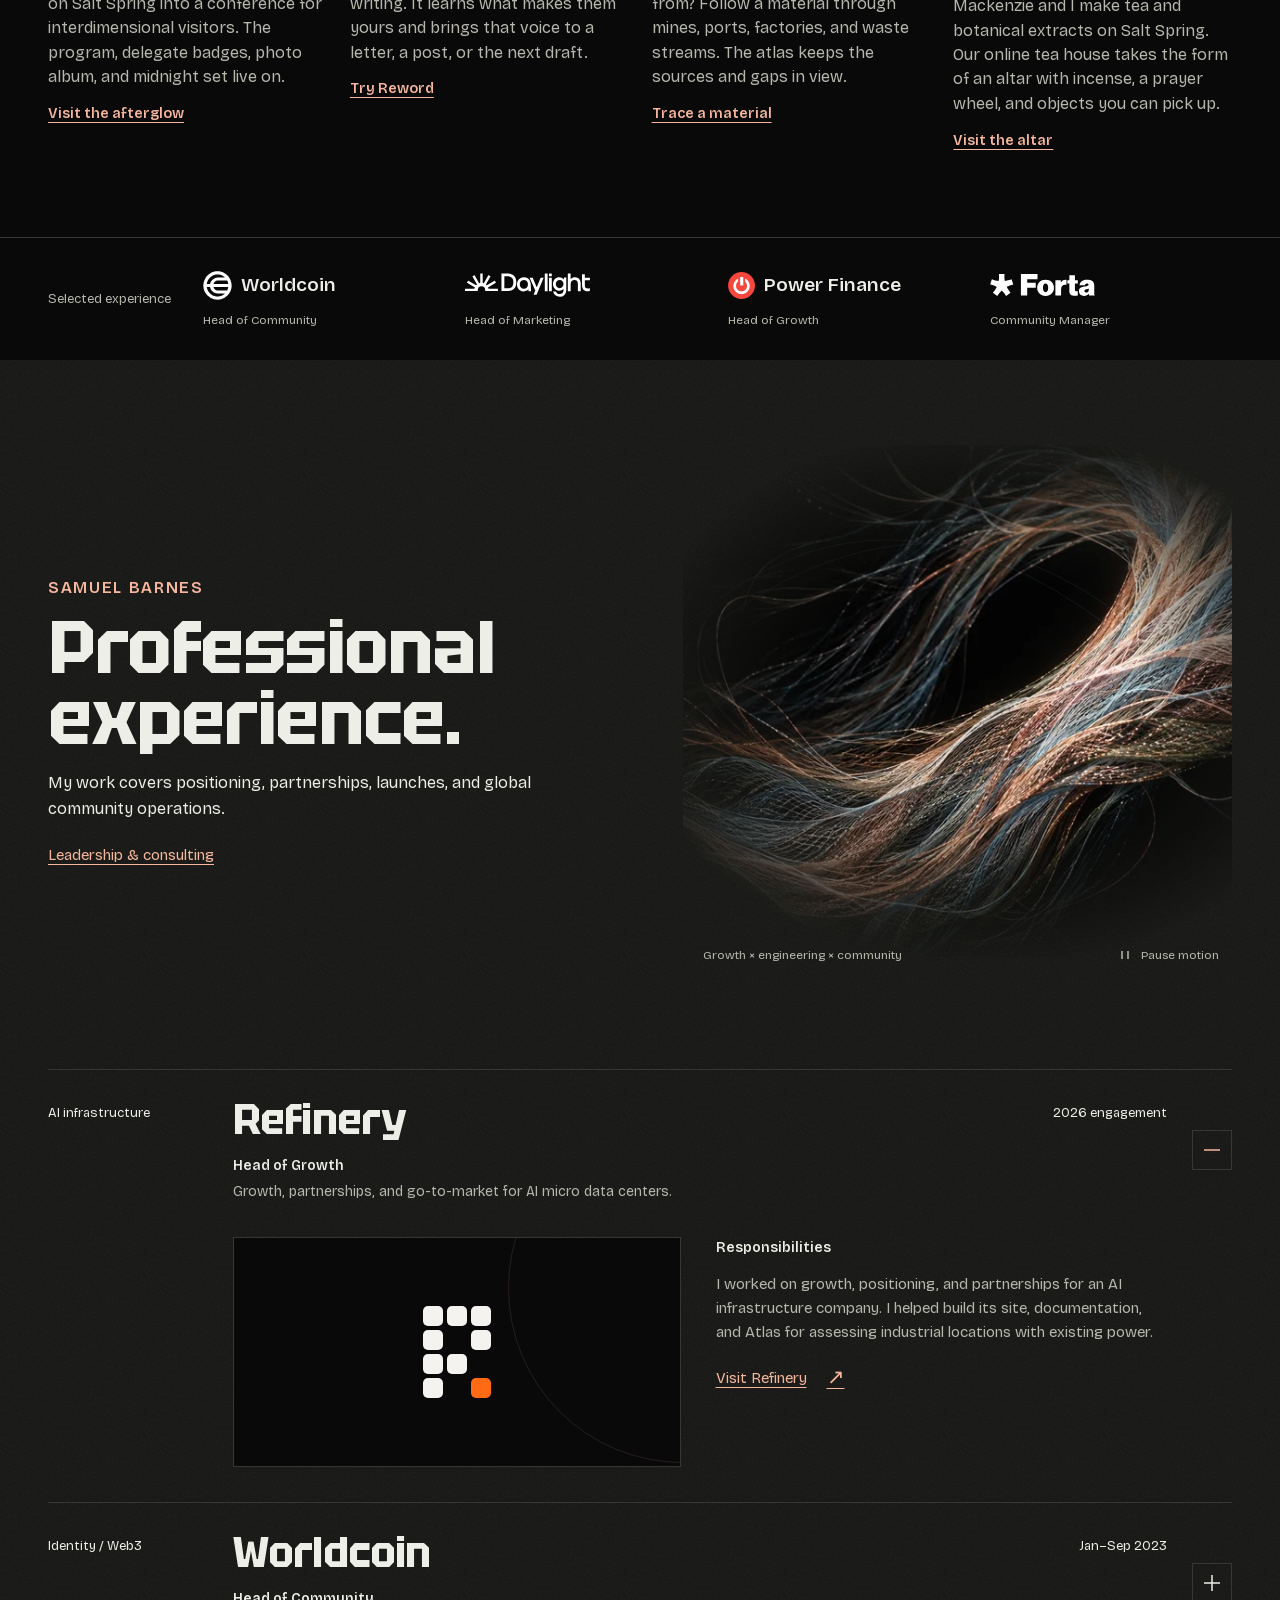
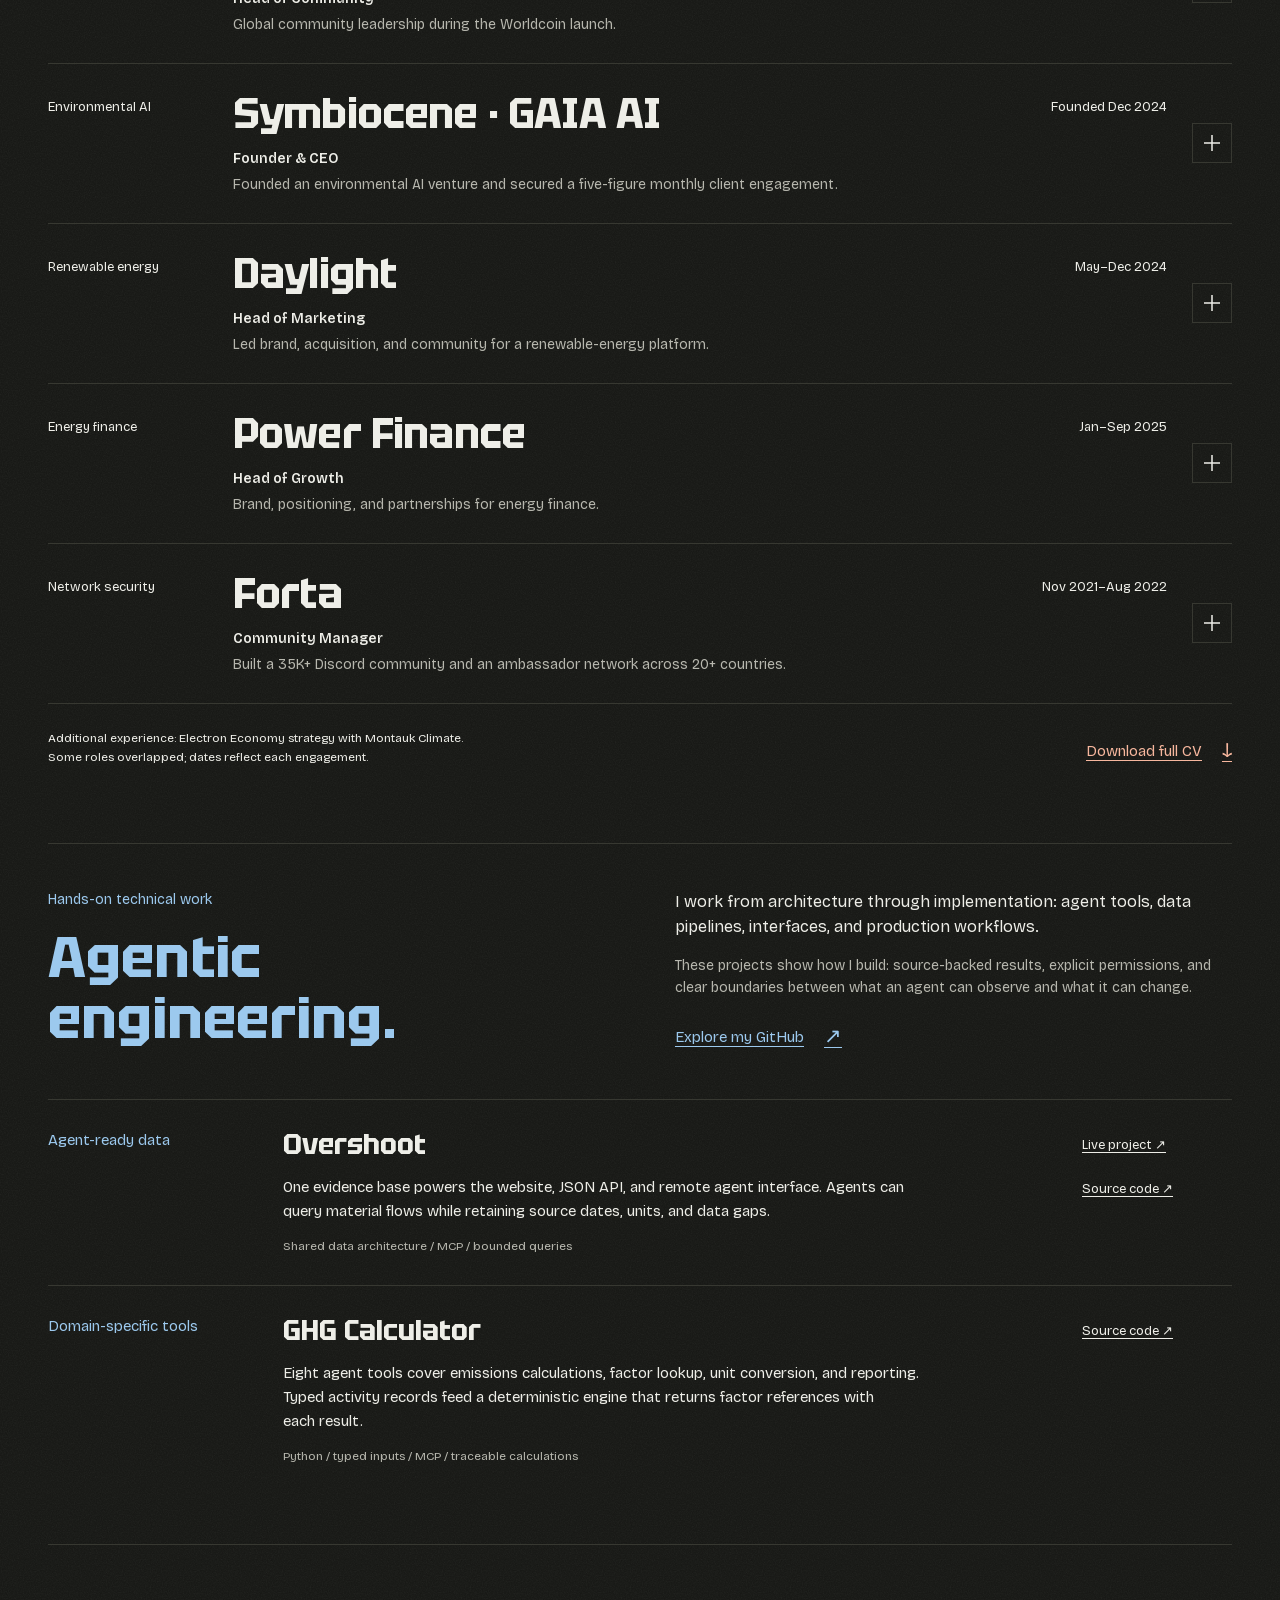
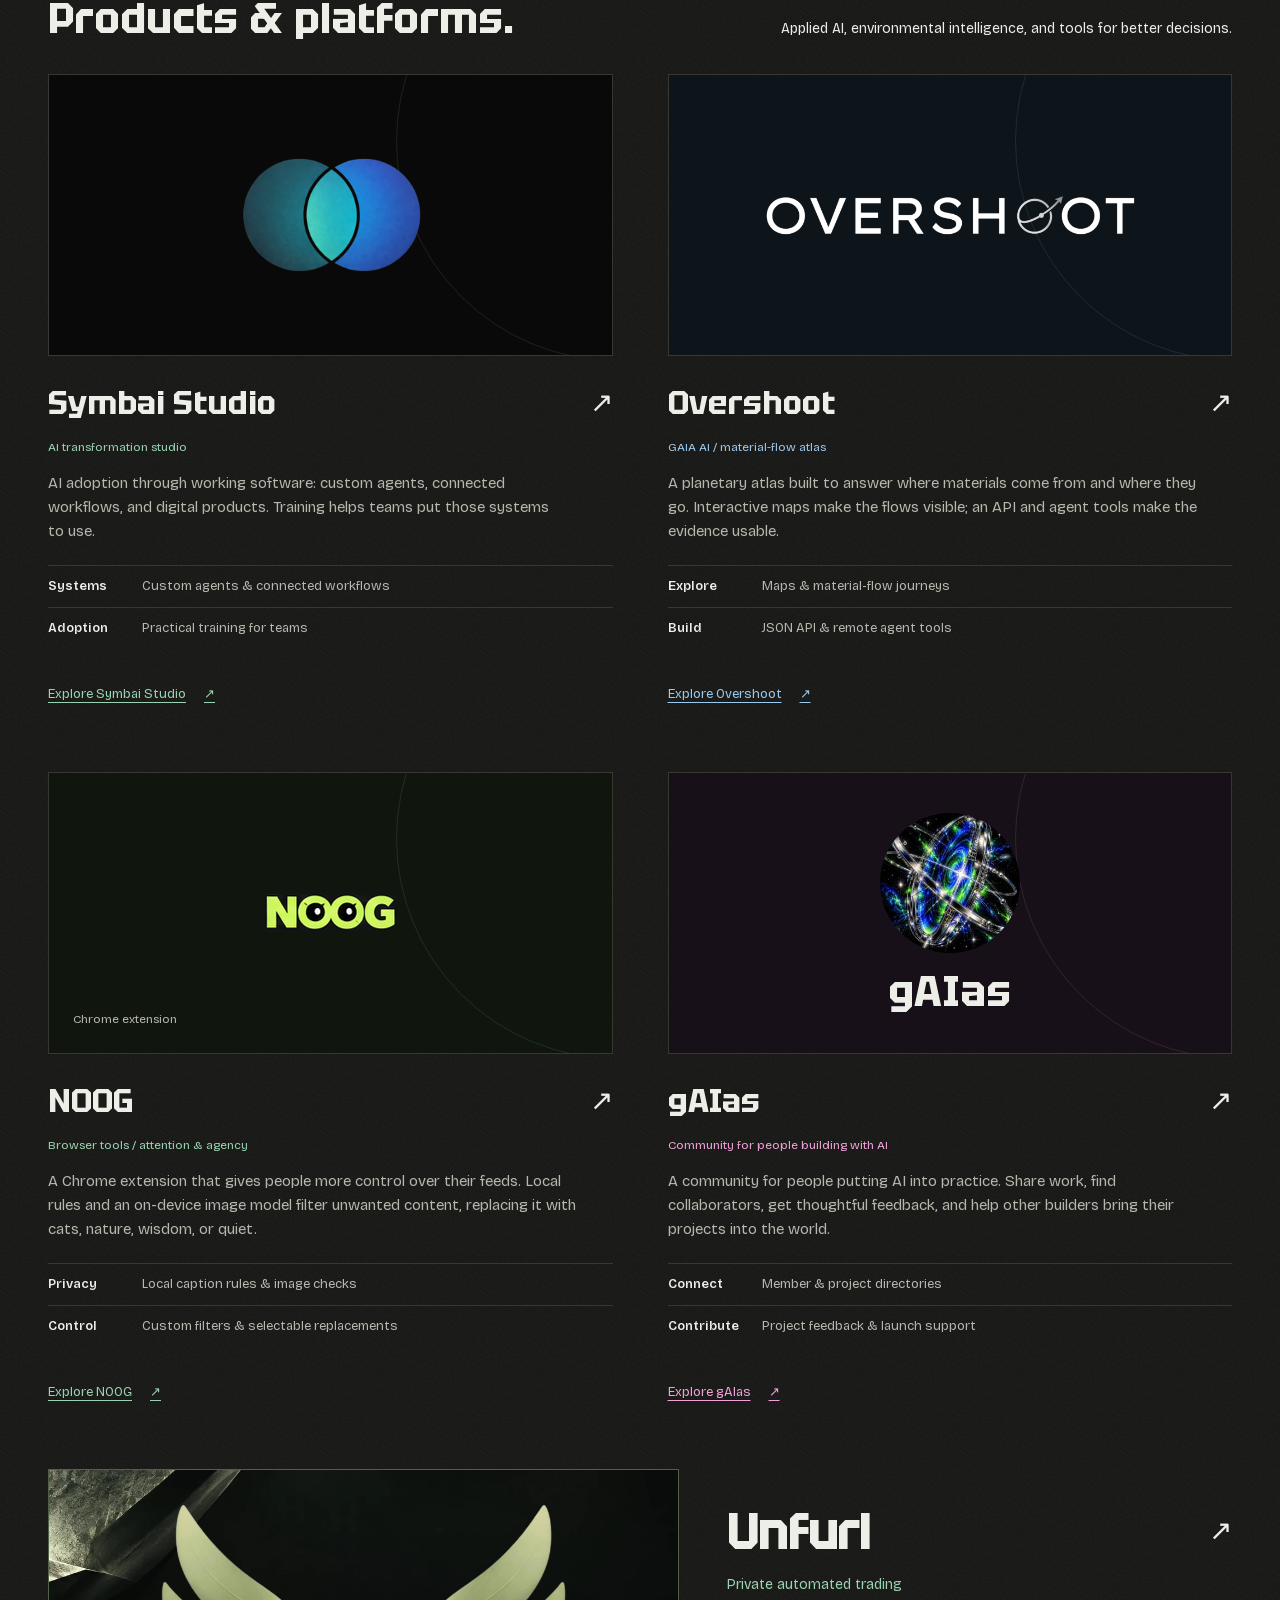
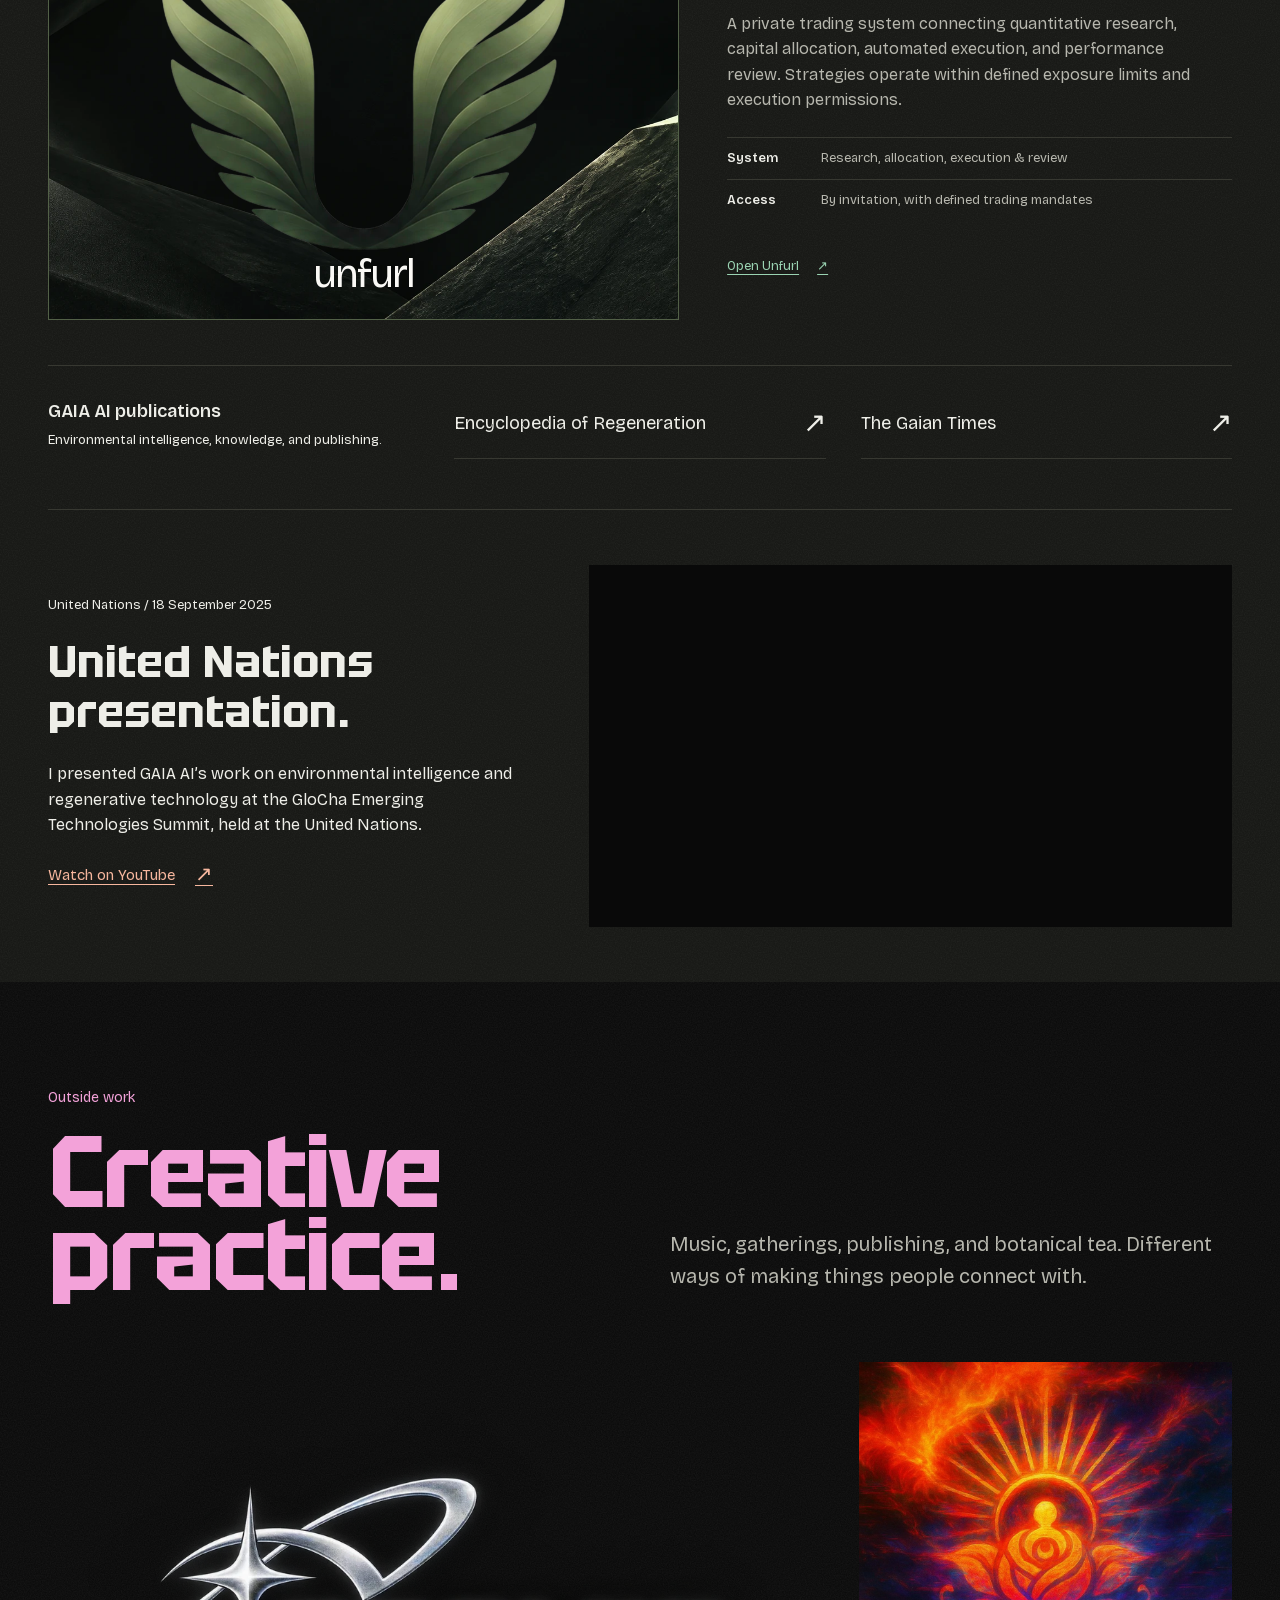
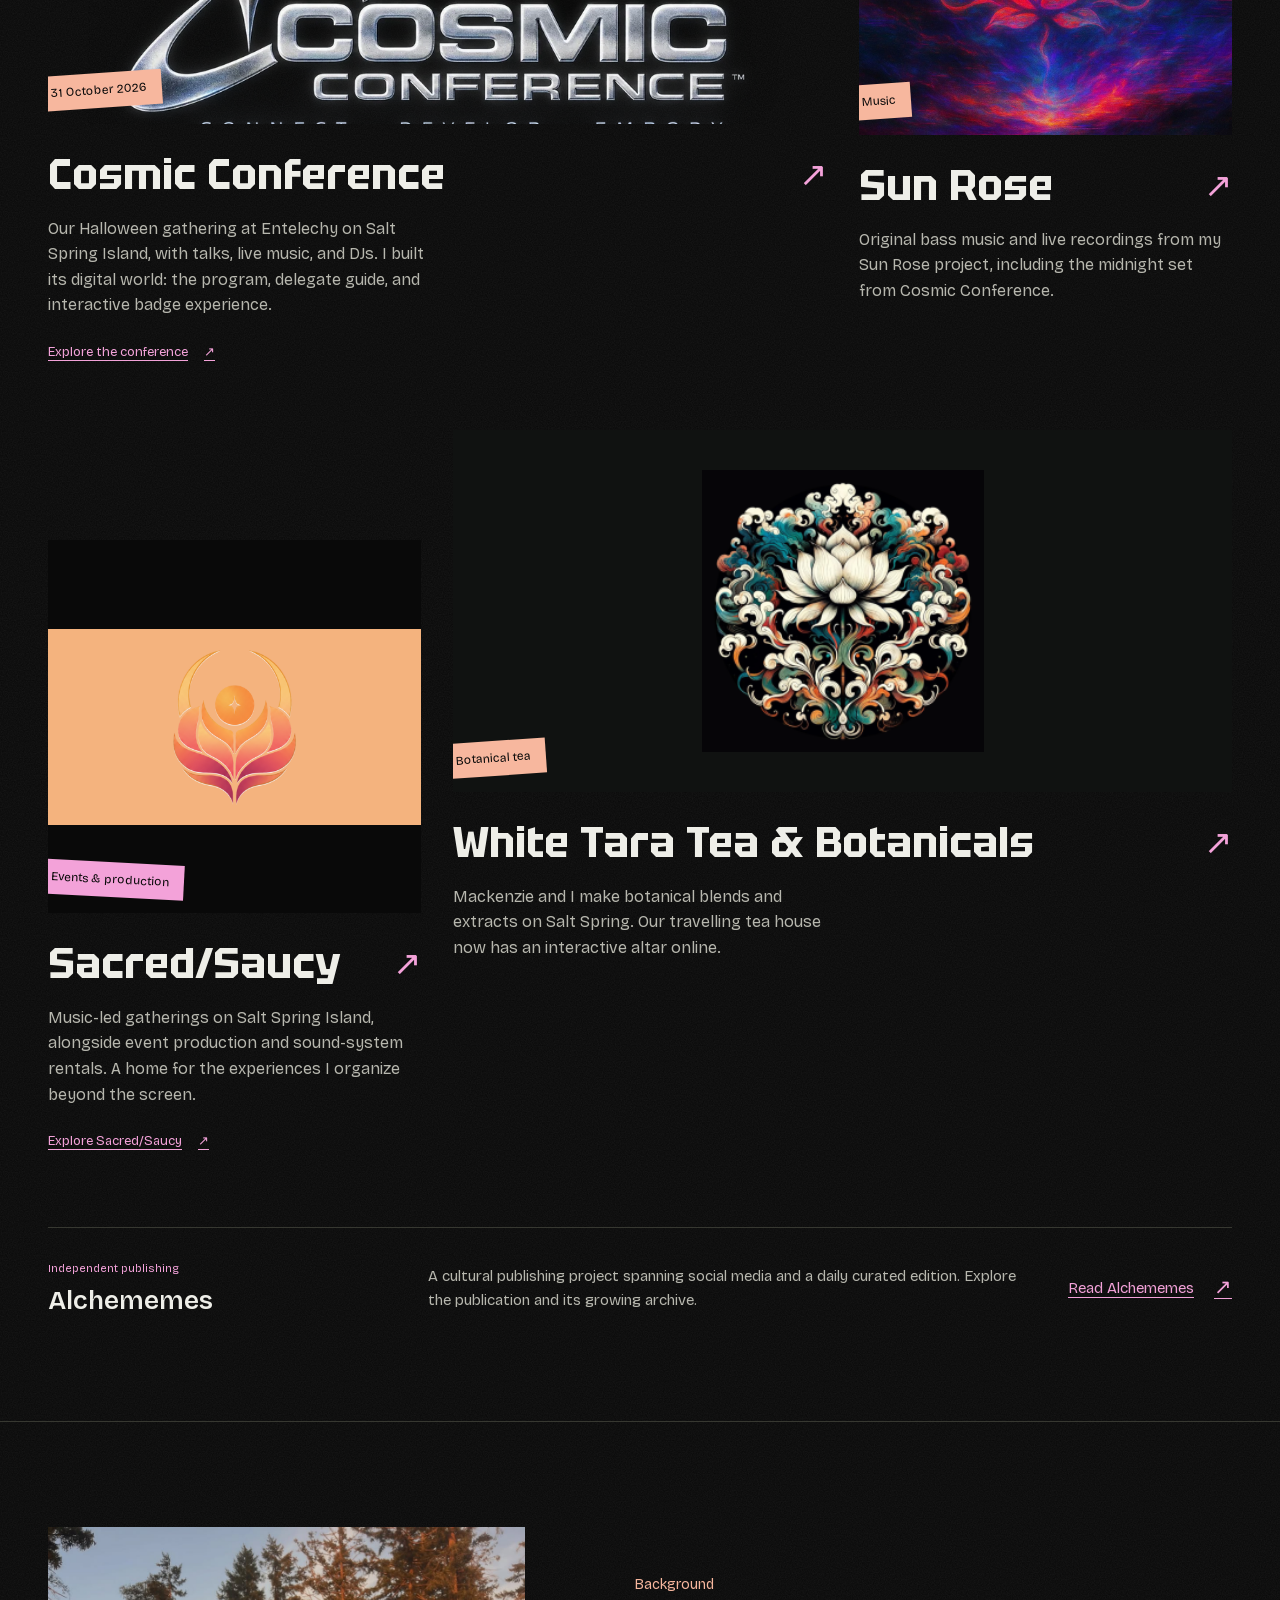
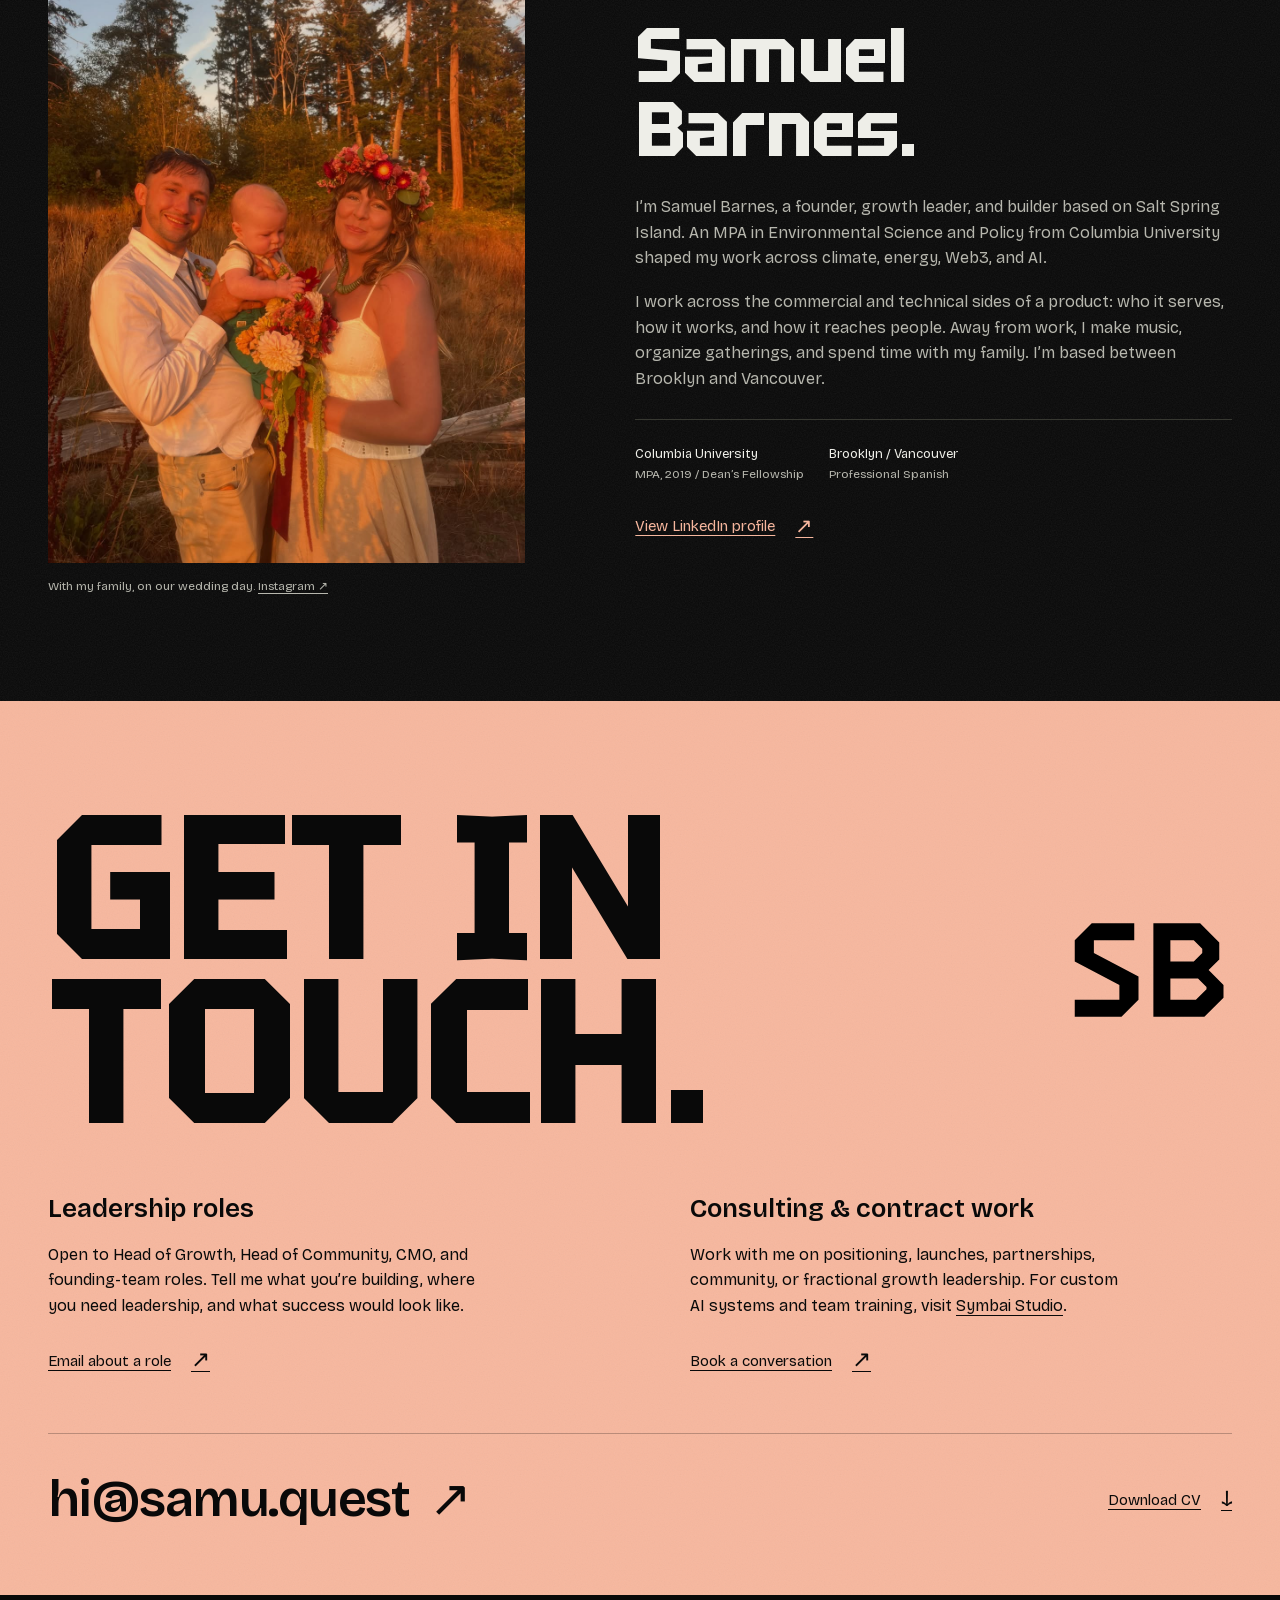
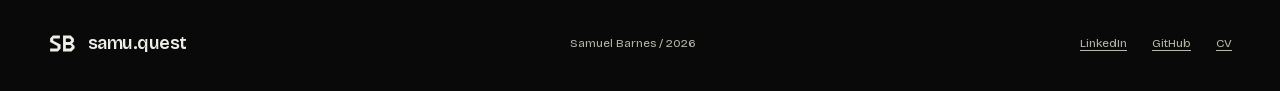
==== commit 7b8a6ee3: "Enter the playable quest from the portfolio and bring the island to life" ====
--- a/index.html
+++ b/index.html
@@ -16,7 +16,7 @@
  <script src="assets/theme.js?v=1a2bb9f0b8"></script><link rel="stylesheet" href="assets/site.css?v=fb22c8c6bb"><link rel="stylesheet" href="assets/hero-art.css?v=ecdcac8c7a"><link rel="stylesheet" href="assets/unfurl.css?v=7d3ccad656"><script src="assets/hero-art.js?v=72598f3f7a" defer></script><script src="assets/site.js?v=ae59f50cda" defer></script><script src="assets/motion.js?v=cb957264b2" defer></script><script src="assets/easter-eggs.js?v=29e3e66fe4" defer></script><script src="assets/updates.js?v=island-1" defer></script>
   <script defer src="/_vercel/insights/script.js"></script>
   <script defer src="https://noog.symbai.studio/portfolio-metrics.js"></script>
- <link rel="stylesheet" href="/assets/quest.css?v=6b8d44f118">
+ <link rel="stylesheet" href="/assets/quest.css?v=7a85e91af2">
 </head>
 <body class="quest-shell">
 <a class="skip" href="#main">Skip to content</a>
@@ -25,7 +25,7 @@
   <a class="brand" href="index.html"><img src="assets/samu-mark.svg?v=5dd25cfee5" width="32" height="32" alt="">samu.quest</a>
   <button class="menu-toggle" type="button" aria-controls="site-navigation" aria-expanded="false">Menu</button>
   <div class="nav-links" id="site-navigation">
-   <a href="/projects/">Projects</a><a href="/world/" class="nav-world"><svg viewBox="0 0 24 24" aria-hidden="true" fill="none" stroke="currentColor" stroke-width="1.5"><circle cx="12" cy="12" r="9"/><path d="m15.7 8.3-2.3 5.1-5.1 2.3 2.3-5.1z"/></svg> Island world</a><a href="#work">Experience</a><a href="#about">About</a>
+   <a href="/projects/">Projects</a><a href="/world/" class="nav-world"><svg viewBox="0 0 24 24" aria-hidden="true" fill="none" stroke="currentColor" stroke-width="1.5"><circle cx="12" cy="12" r="9"/><path d="m15.7 8.3-2.3 5.1-5.1 2.3 2.3-5.1z"/></svg> Quest</a><a href="#work">Experience</a><a href="#about">About</a>
    <a class="nav-resume" href="samuel-barnes-cv.pdf" download="Samuel-Barnes-CV.pdf">CV <svg viewBox="0 0 20 20" aria-hidden="true"><path d="M10 3v10m-4-4 4 4 4-4M4 16h12"/></svg></a>
    <a class="nav-contact" href="index.html#connect">Get in touch</a>
   </div>
@@ -63,7 +63,7 @@
   </div>
  </div></div>
  <div class="cover-art-controls">
-  <a class="quest-button glass" href="/world/"><svg viewBox="0 0 24 24" aria-hidden="true" fill="none" stroke="currentColor" stroke-width="1.65" stroke-linecap="round" stroke-linejoin="round"><path d="M7.3 6.5h9.4c2.5 0 3.5 2.1 4.3 7.3.7 4.5-1.4 5.6-4.1 2.6l-1.6-1.5H8.7l-1.6 1.5C4.4 19.4 2.3 18.3 3 13.8c.8-5.2 1.8-7.3 4.3-7.3Z"/><path d="M7.8 9.1v4M5.8 11.1h4"/><circle cx="16" cy="11.8" r=".65"/><circle cx="18.1" cy="9.9" r=".65"/></svg> Play the island</a>
+  <a class="quest-button glass" href="/world/"><svg viewBox="0 0 24 24" aria-hidden="true" fill="none" stroke="currentColor" stroke-width="1.65" stroke-linecap="round" stroke-linejoin="round"><path d="M7.3 6.5h9.4c2.5 0 3.5 2.1 4.3 7.3.7 4.5-1.4 5.6-4.1 2.6l-1.6-1.5H8.7l-1.6 1.5C4.4 19.4 2.3 18.3 3 13.8c.8-5.2 1.8-7.3 4.3-7.3Z"/><path d="M7.8 9.1v4M5.8 11.1h4"/><circle cx="16" cy="11.8" r=".65"/><circle cx="18.1" cy="9.9" r=".65"/></svg> Enter the quest</a>
   <button class="art-motion-toggle" type="button" aria-controls="island-artwork hero-artwork" aria-pressed="false" hidden><svg viewBox="0 0 16 16" aria-hidden="true"><path class="pause-icon" d="M5 3v10m6-10v10"/><path class="play-icon" d="m5 3 7 5-7 5Z"/></svg><span class="sr-only">Pause motion</span></button>
  </div>
 </section>
--- a/assets/quest.css
+++ b/assets/quest.css
@@ -88,7 +88,7 @@
 @media (hover: hover) and (pointer: fine) {
   .quest-cover .name-trigger:hover .name-letters > span { color: var(--tint); transform: translateY(var(--lift)); }
 }
-.collection-heading em, .archive-head em, .world-intro em { font-style: normal; }
+.collection-heading em, .archive-head em { font-style: normal; }
 .exhibit[data-place="field-station"] .art-kind { color: var(--mint-ink); }
 .exhibit[data-place="stage"] .art-kind { color: var(--pink); }
 .exhibit[data-place="workshop"] .art-kind { color: var(--sky-ink); }
